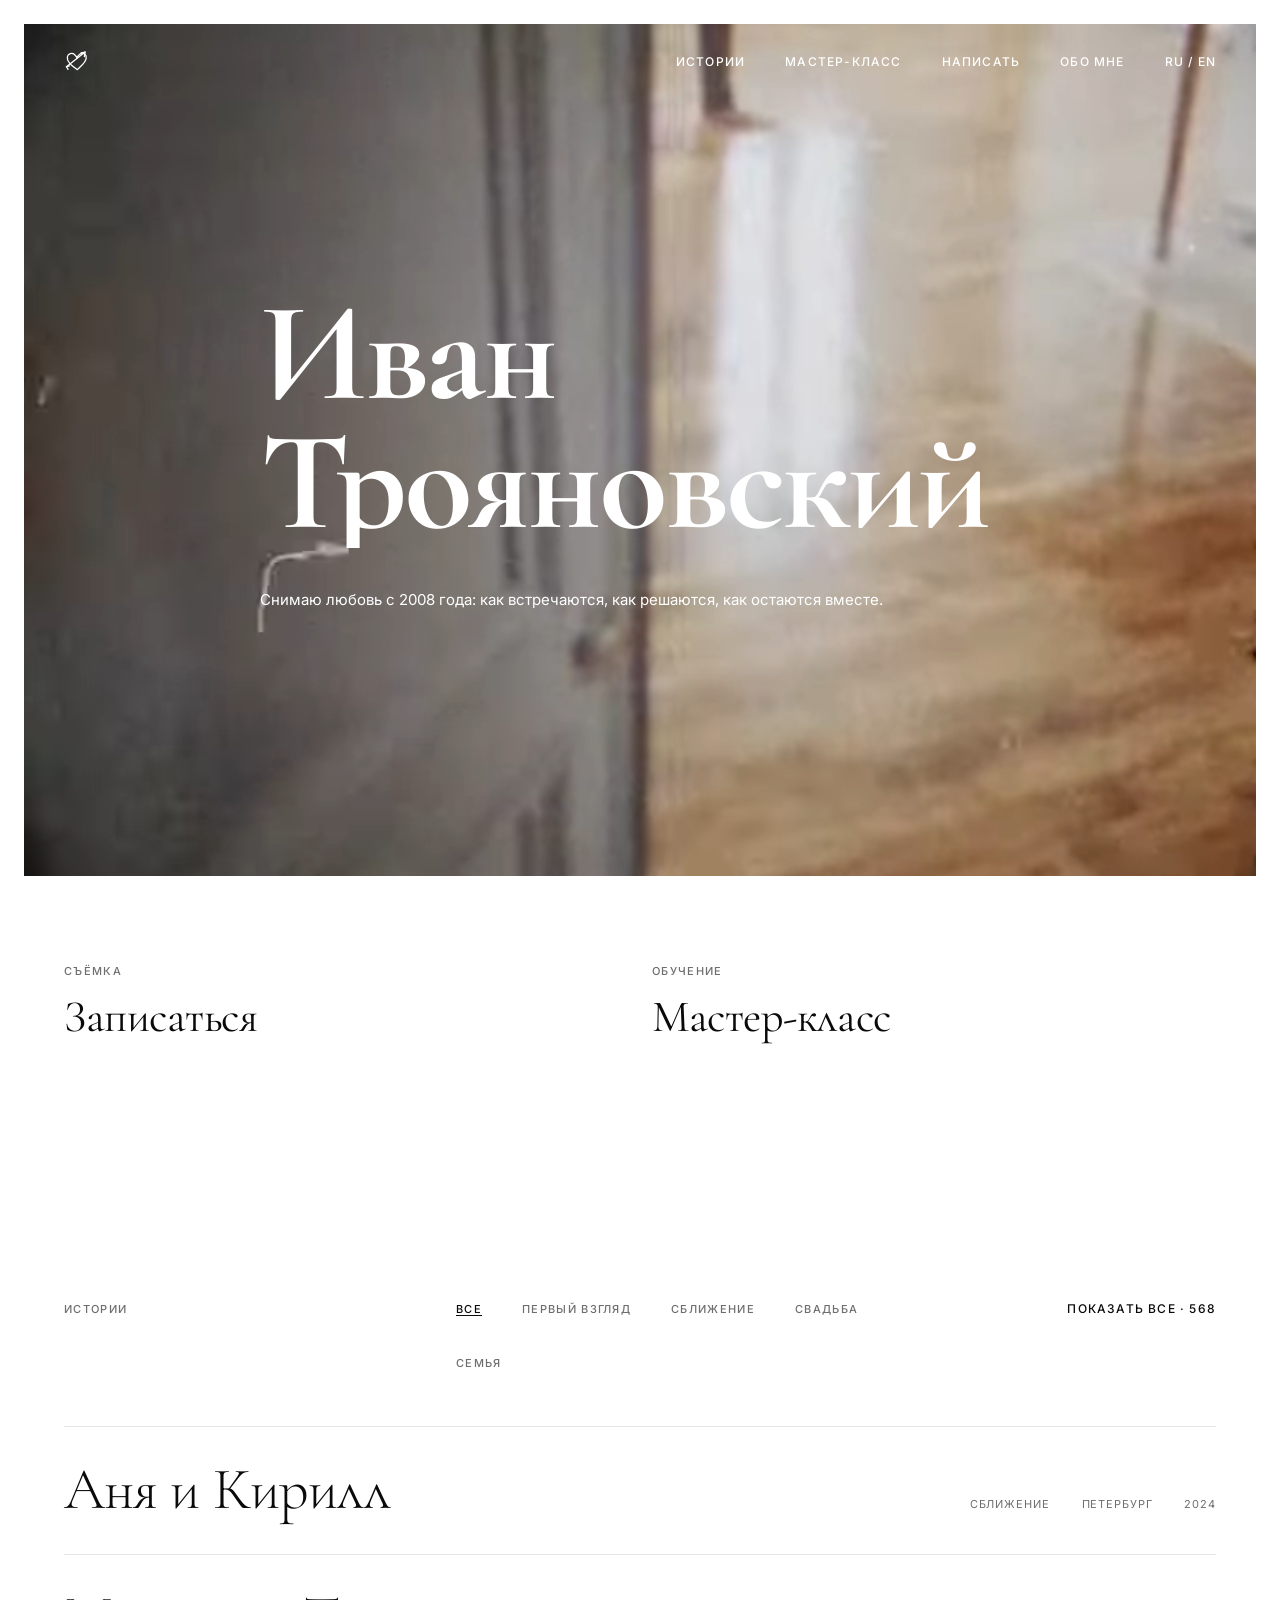
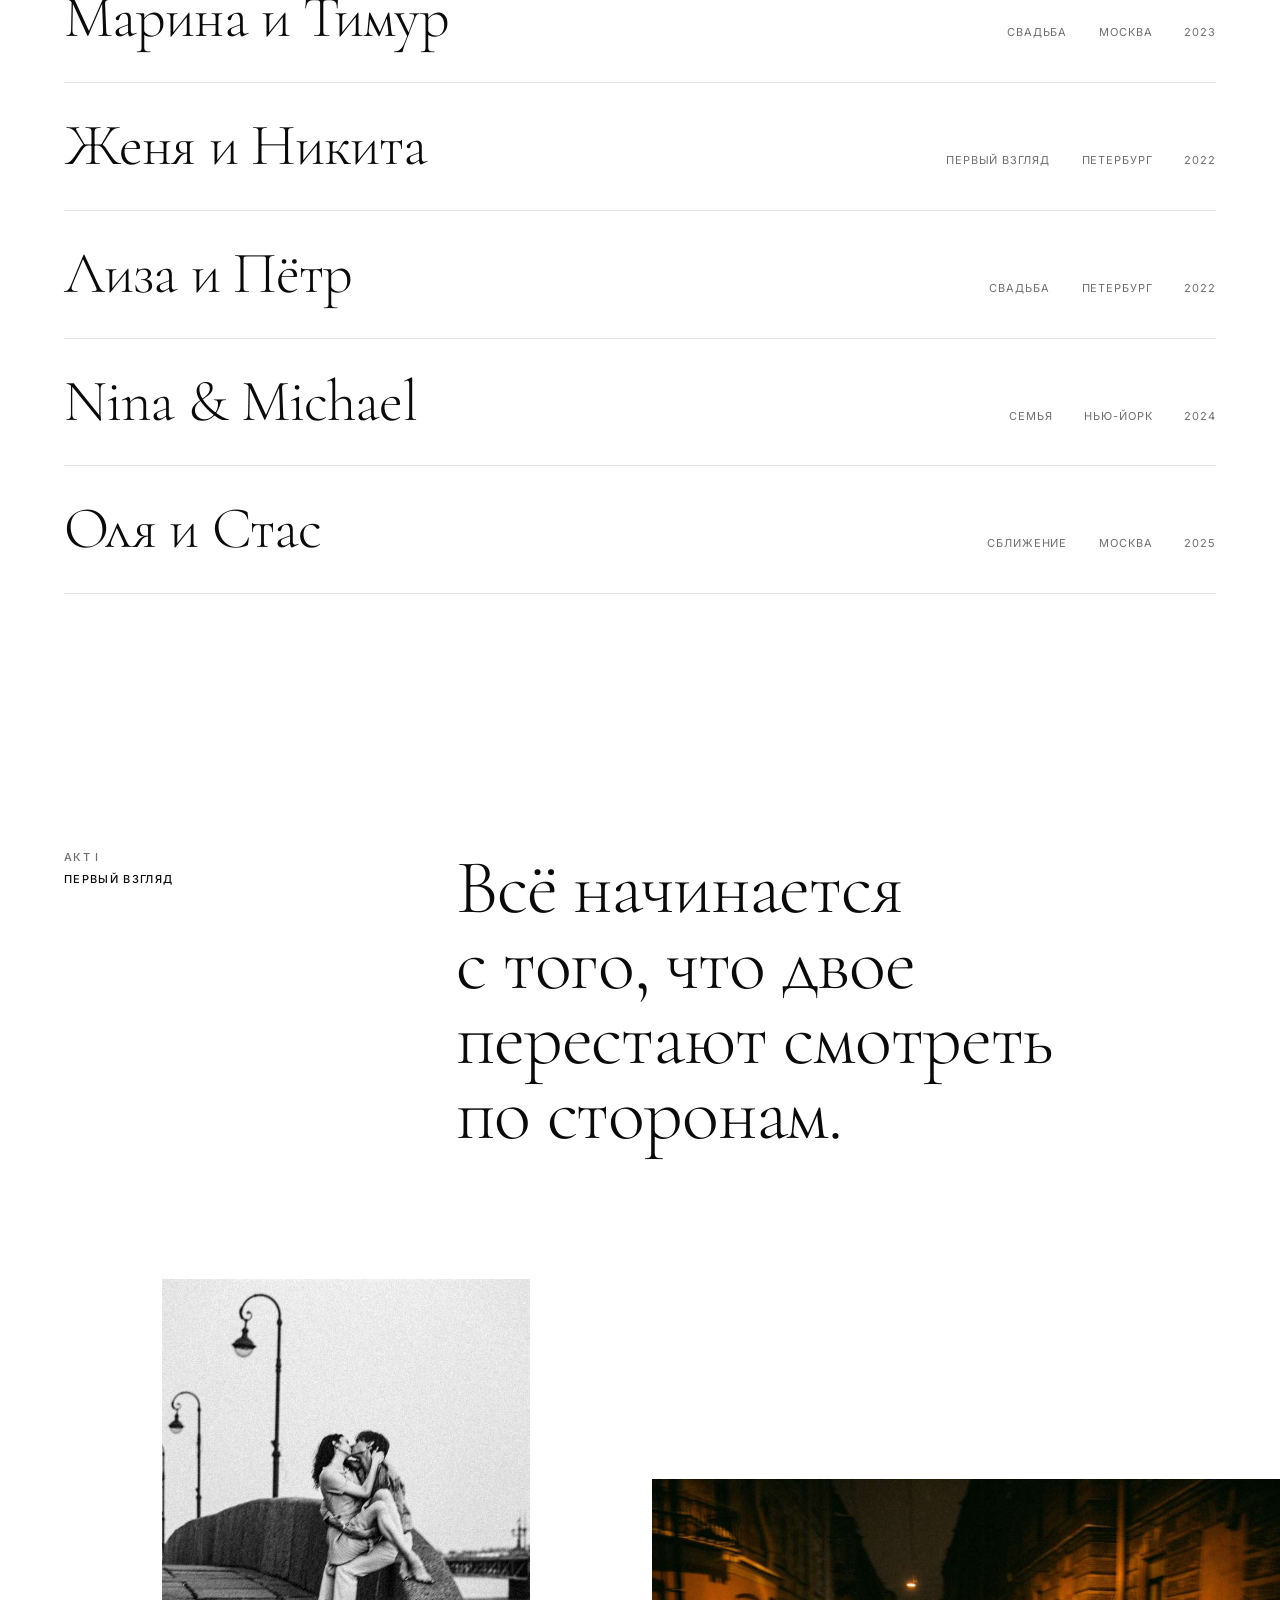
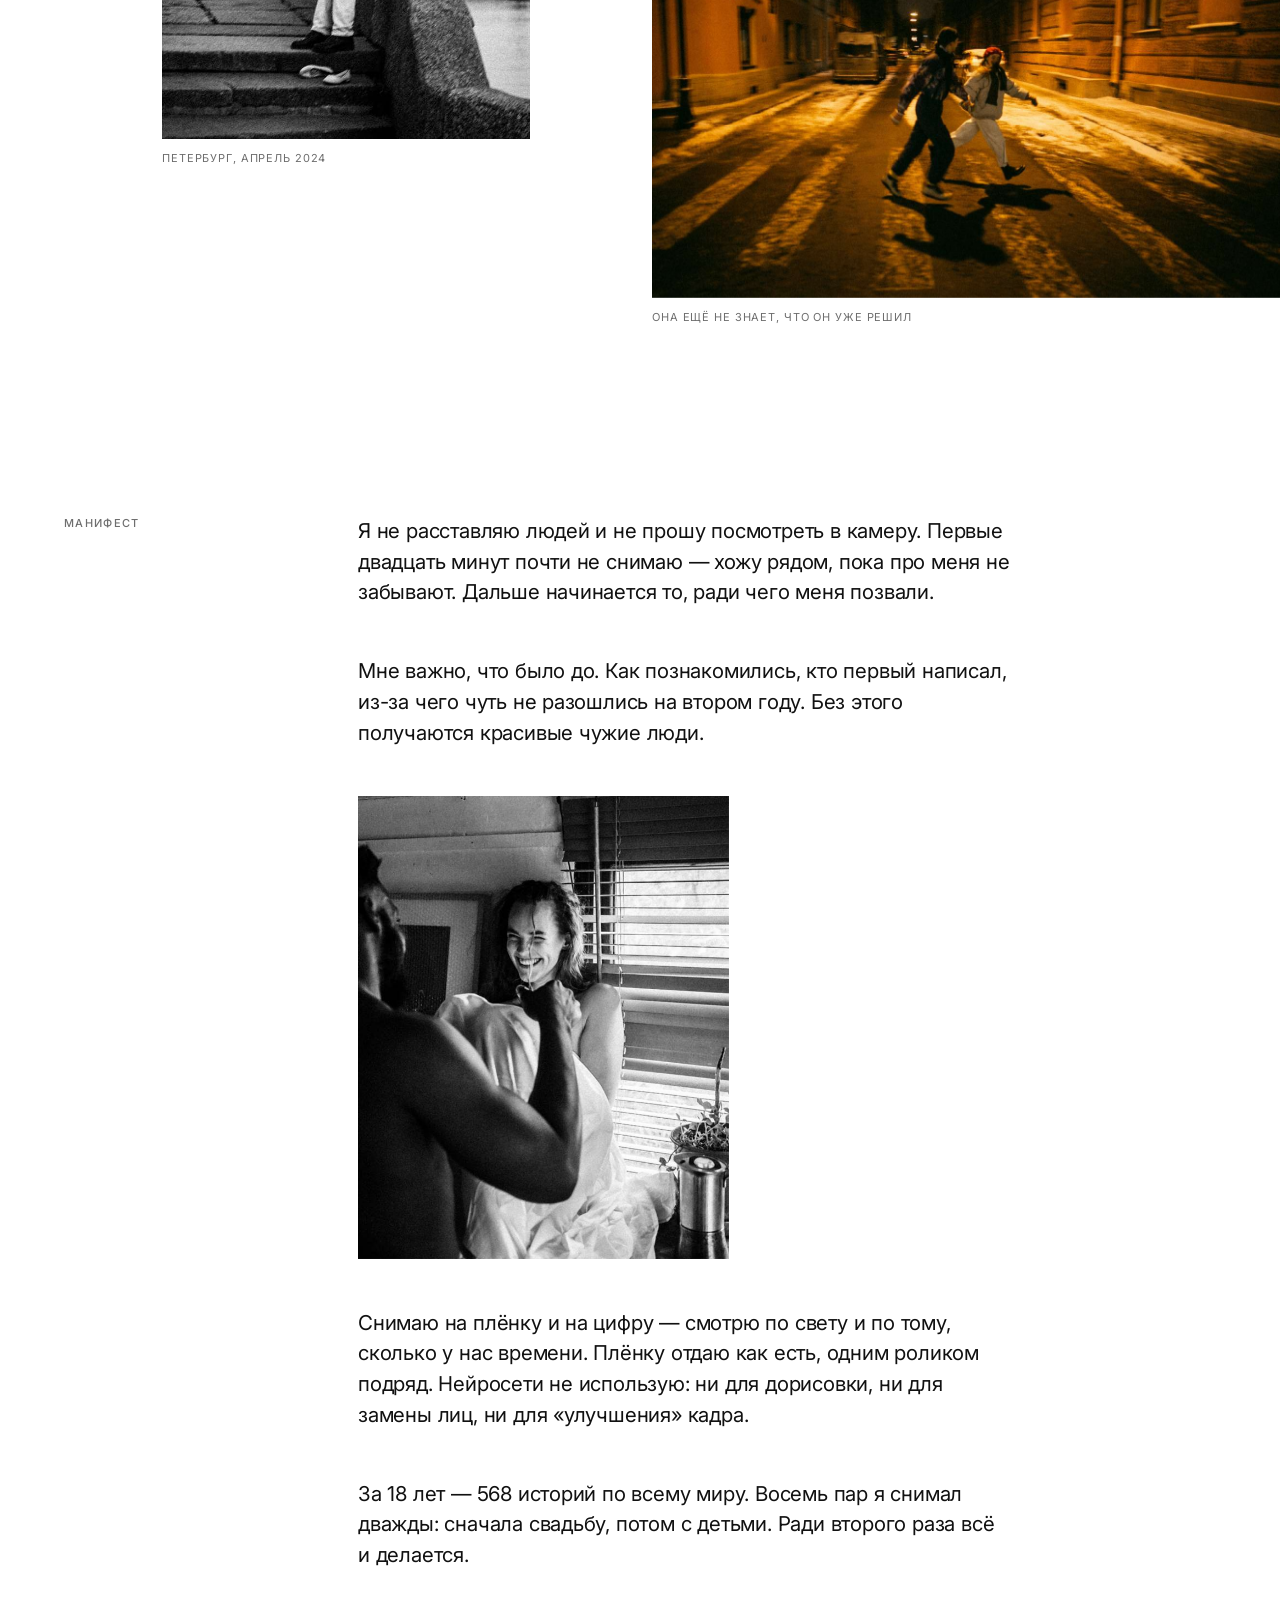
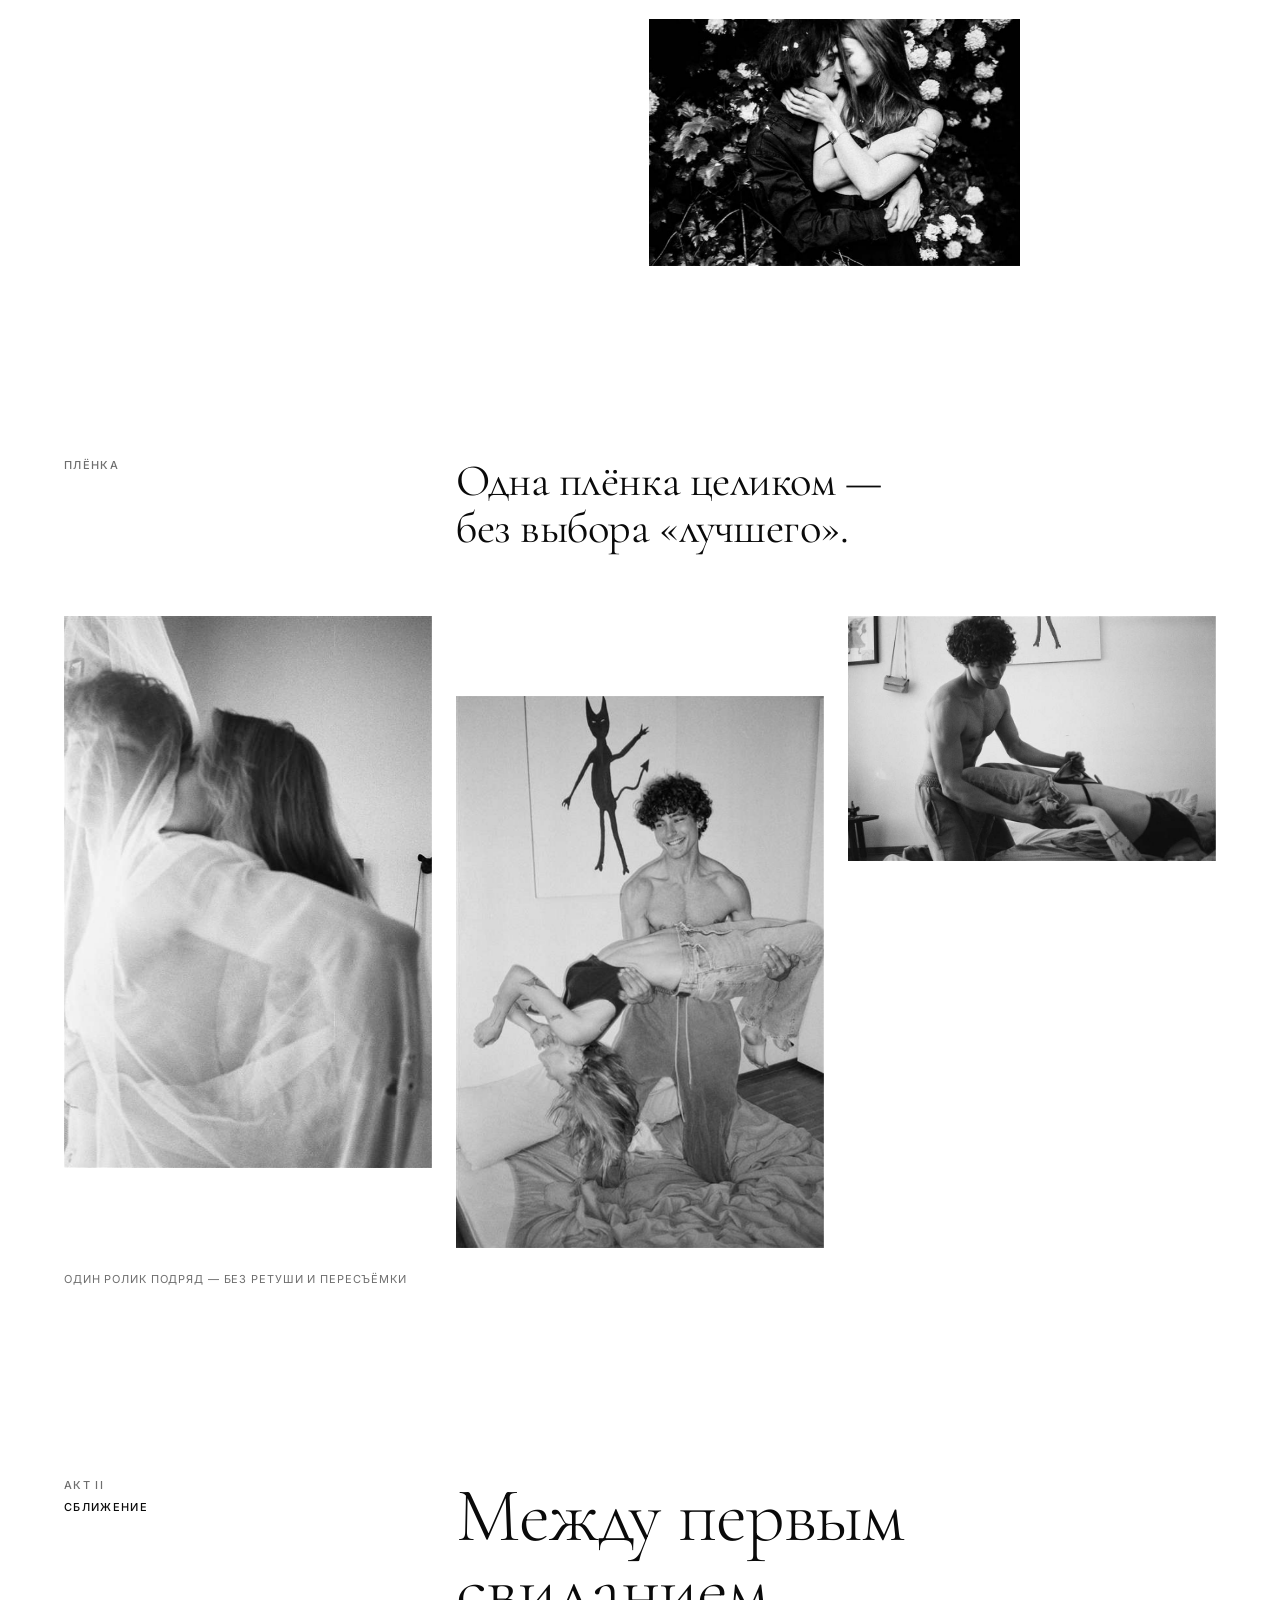
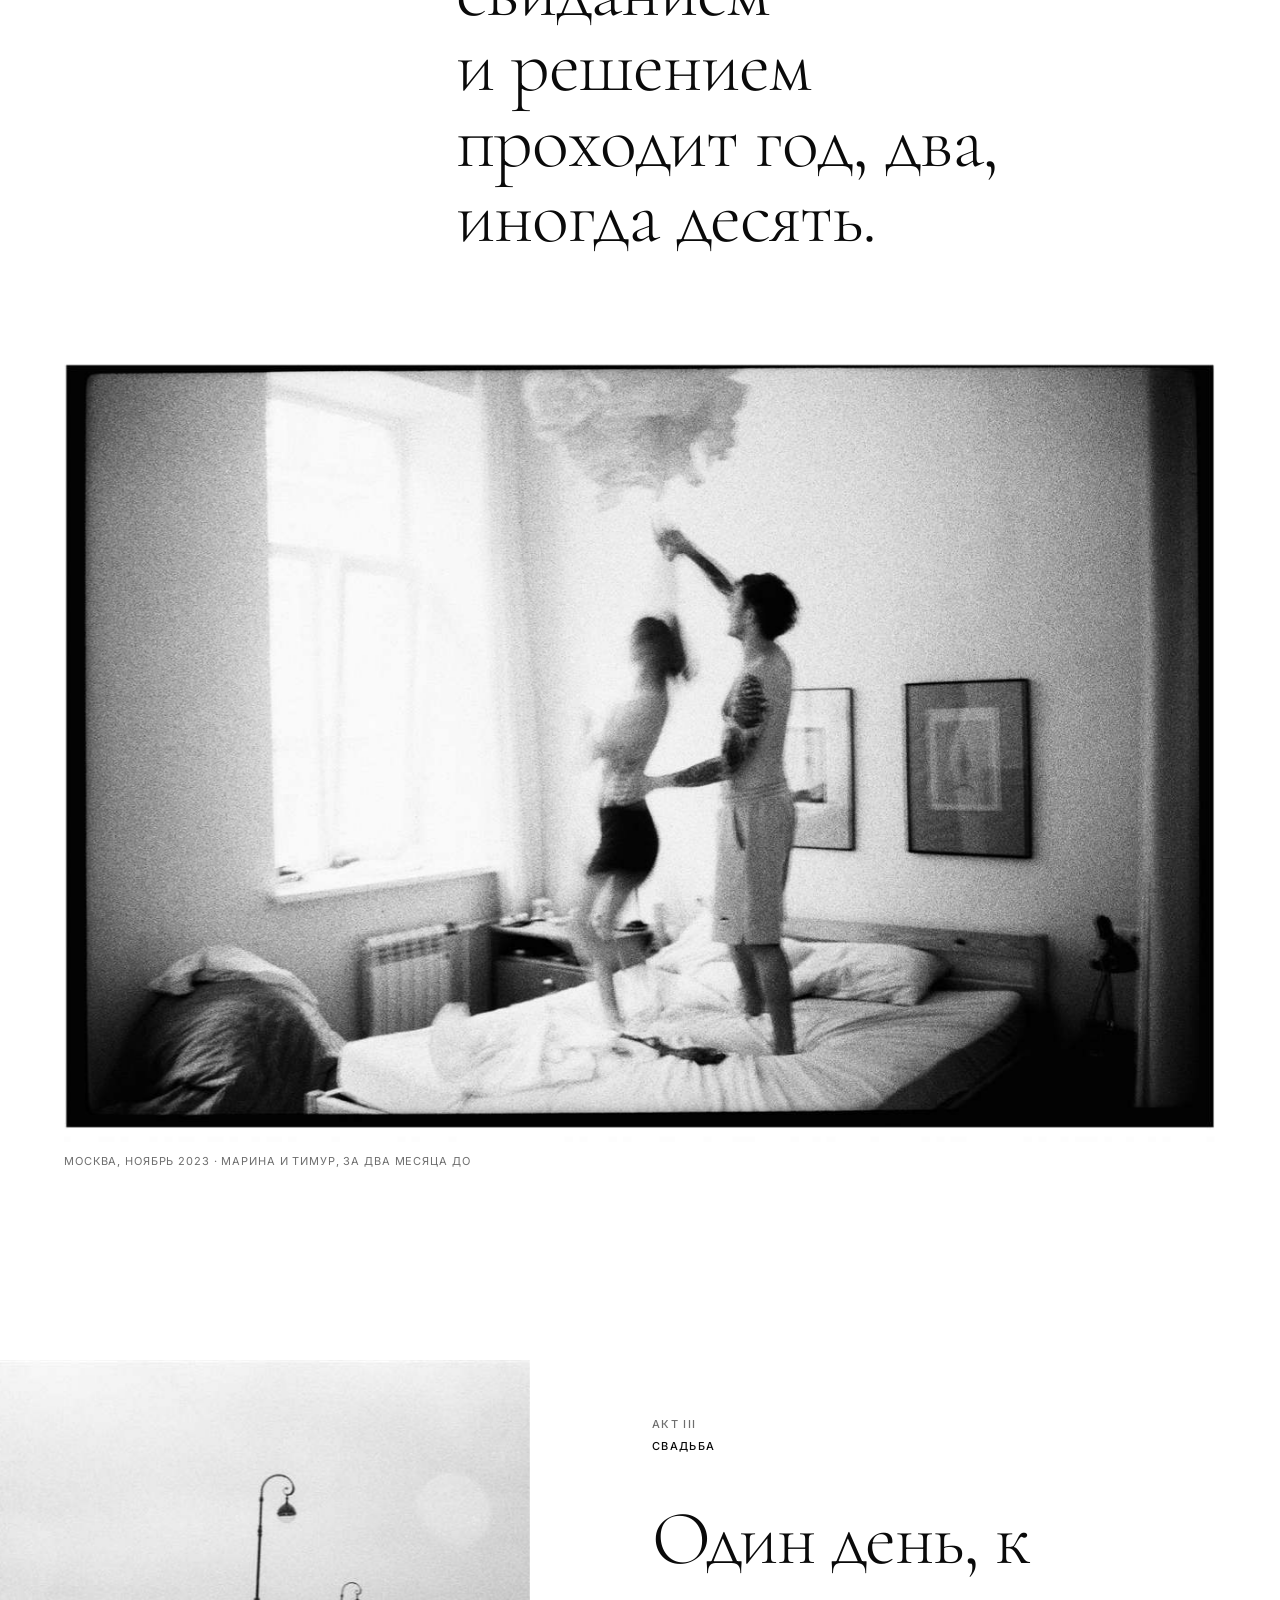
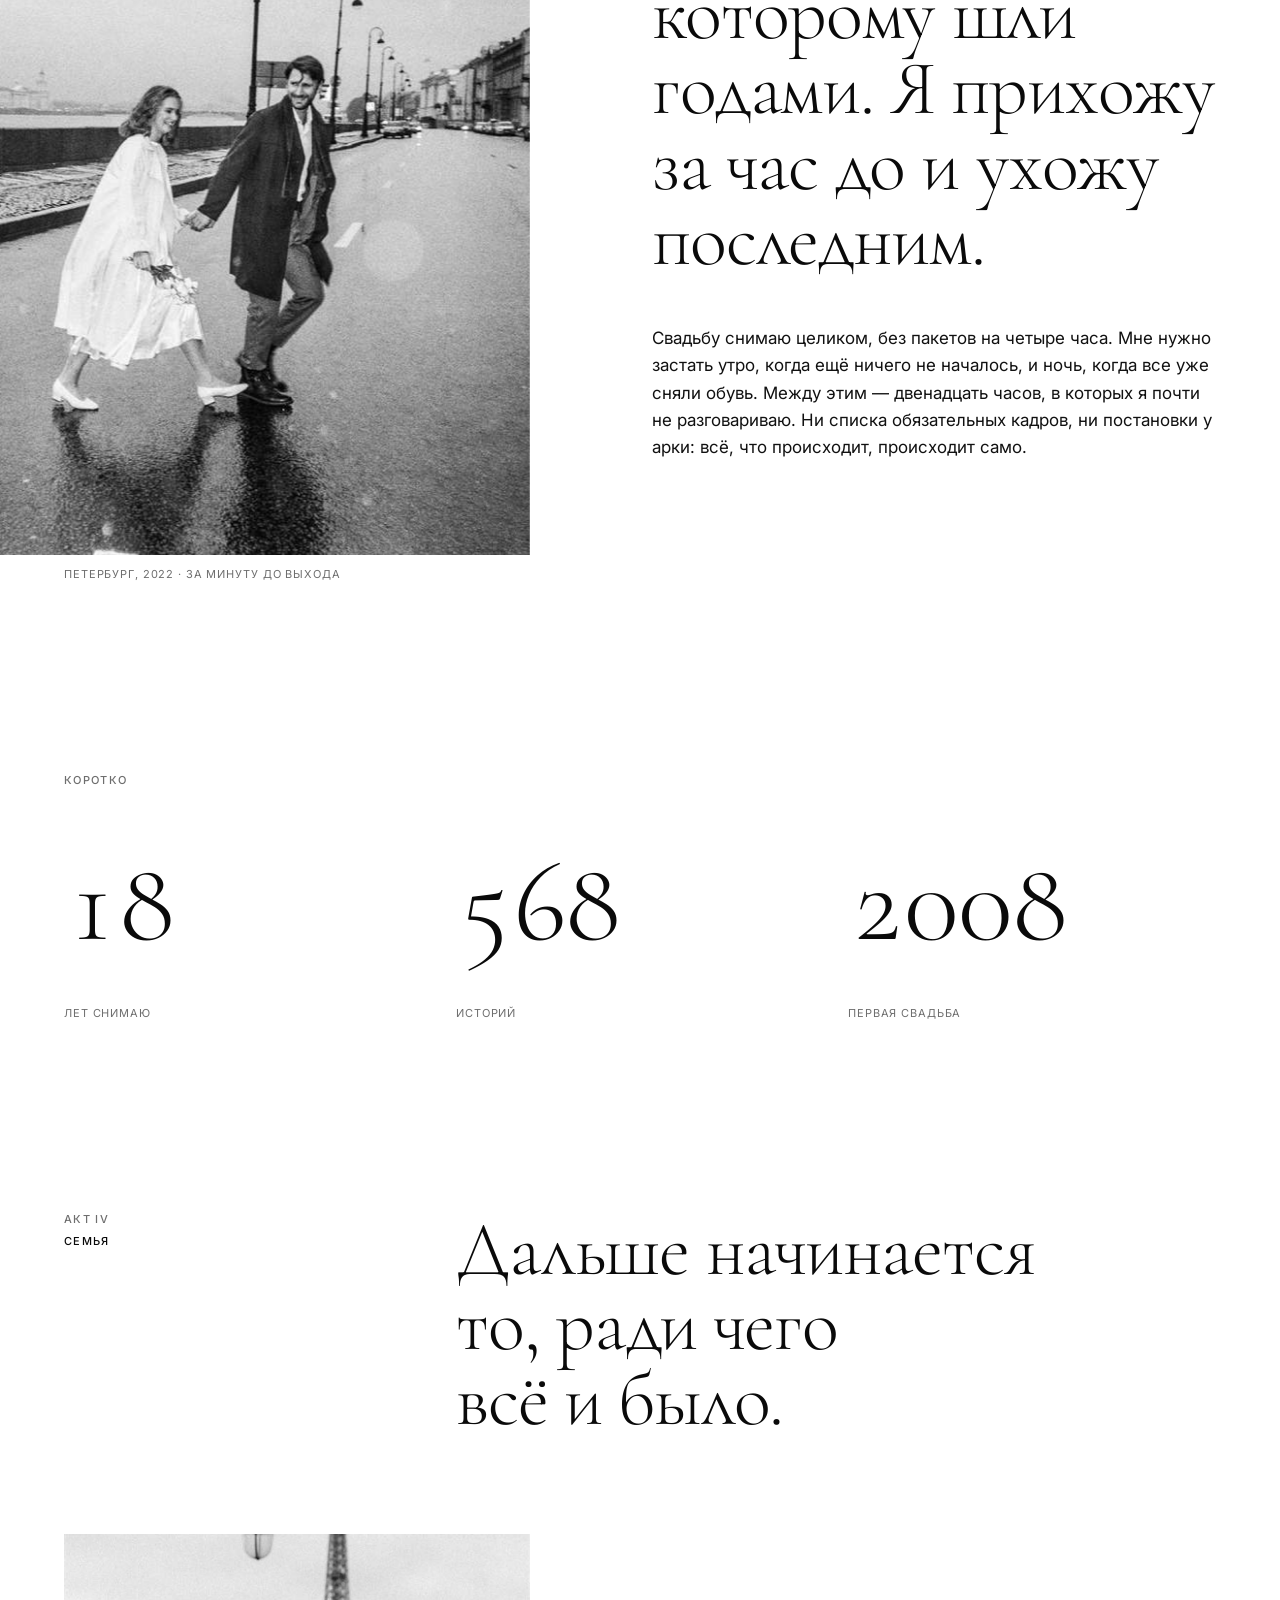
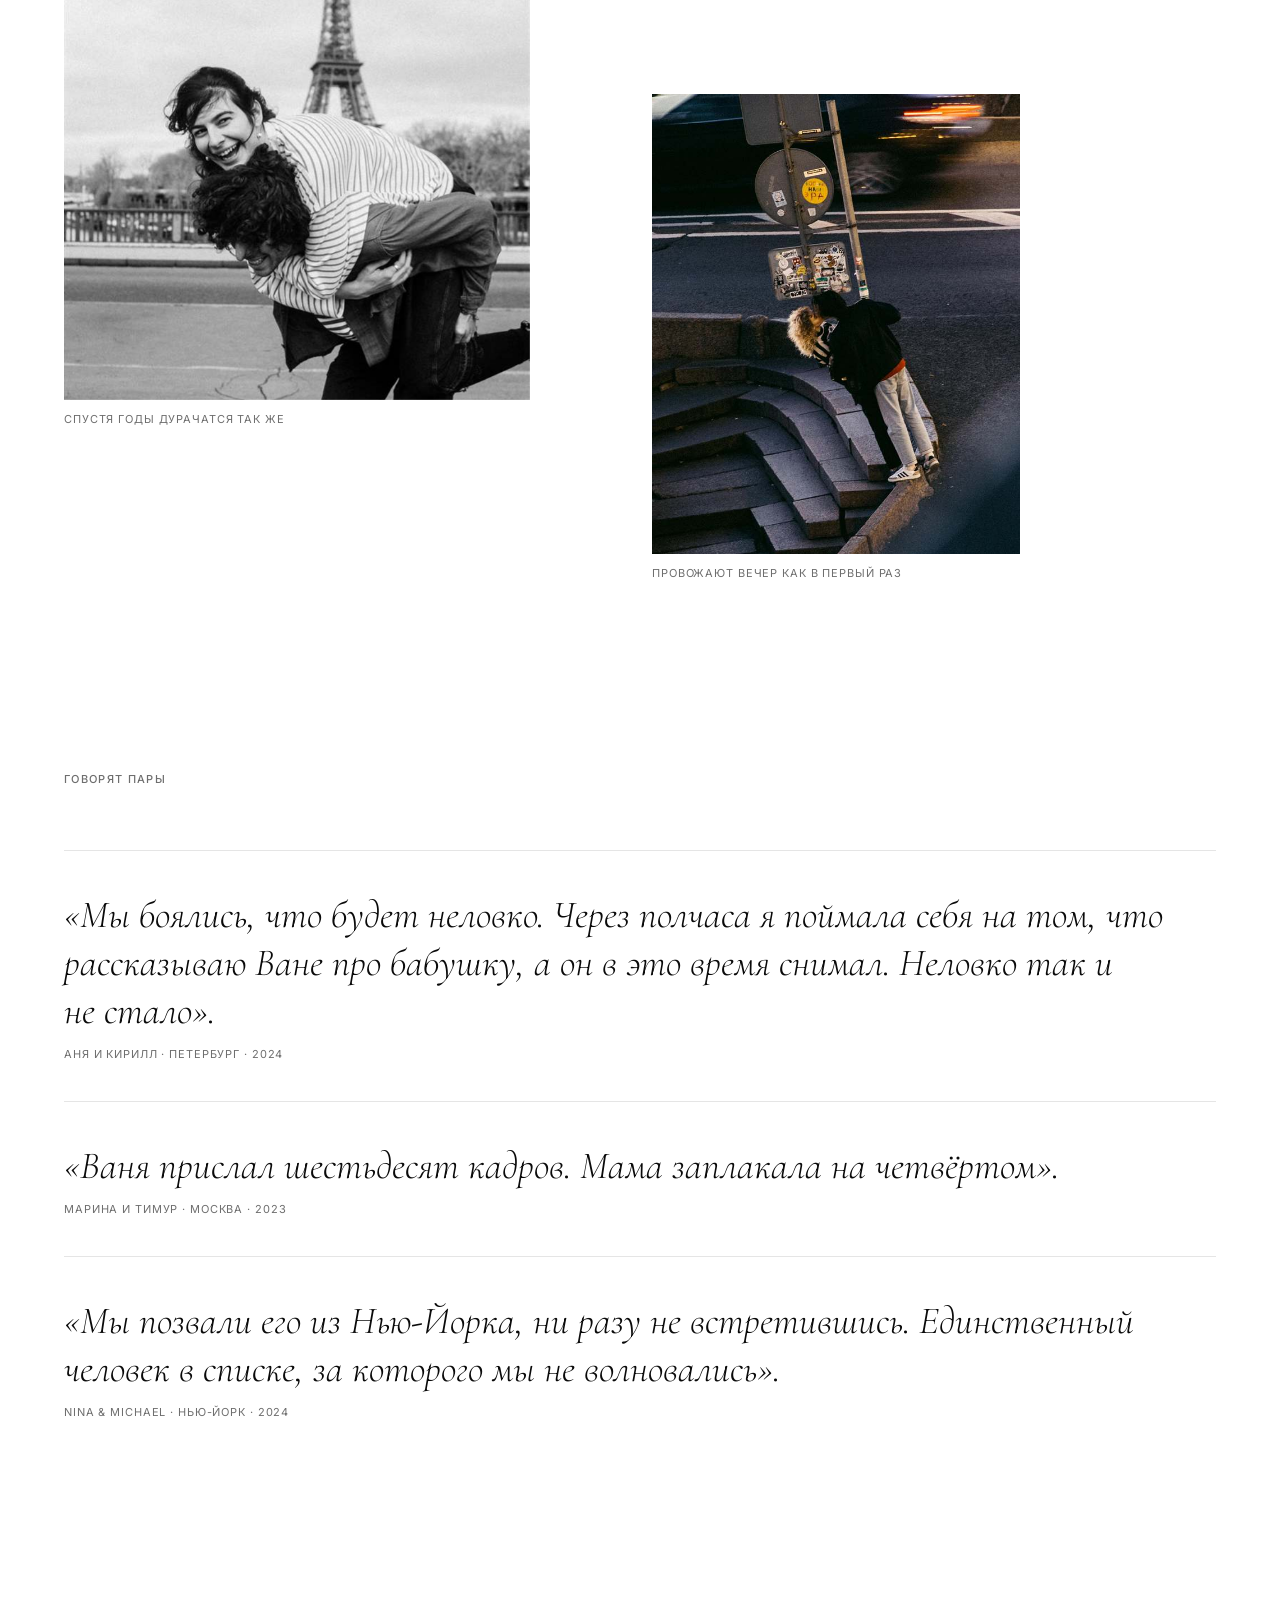
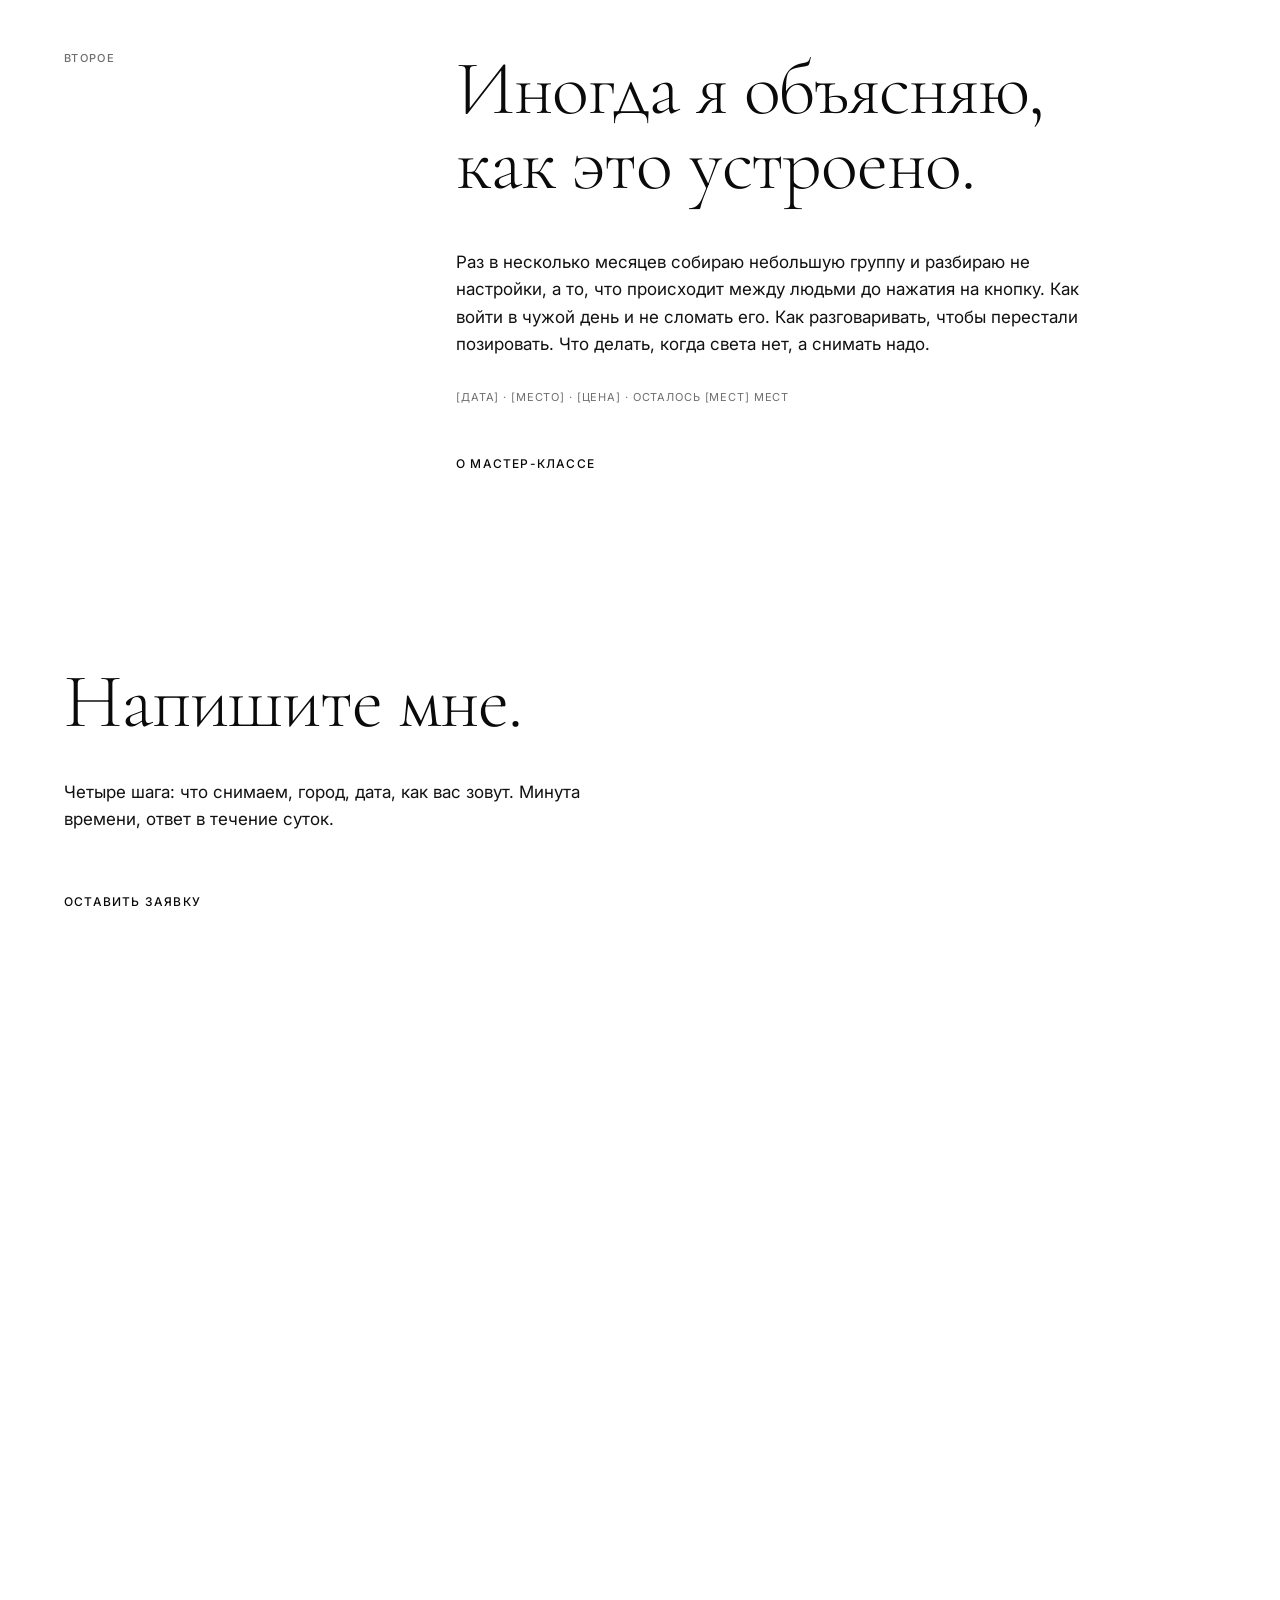
==== index.html @ 0825d29b "Герой: имя и подпись по сетке, действия под видео вместо CTA на видео Убрана временная модульная сет" ====
<!doctype html>
<html lang="ru">
<head>
<meta charset="utf-8">
<meta name="viewport" content="width=device-width, initial-scale=1">
<title>Иван Трояновский — фотограф</title>
<meta name="description" content="Инди-фотограф. Снимаю любовь с 2008 года: love story, свадьбы, семьи. По всему миру.">
<meta property="og:title" content="Иван Трояновский — фотограф">
<meta property="og:description" content="Снимаю любовь с 2008 года: как встречаются, как решаются, как остаются вместе.">
<meta property="og:image" content="img/hero-poster.jpg">
<meta property="og:type" content="website">
<link rel="preconnect" href="https://fonts.googleapis.com">
<link rel="preconnect" href="https://fonts.gstatic.com" crossorigin>
<!-- Хранилище видео героя: ранний коннект, чтобы буфер пошёл сразу (см. config.js). -->
<link rel="preconnect" href="https://378927d7-40c7-486c-a37f-a3b5c4f454a6.selstorage.ru" crossorigin>
<link rel="preload" as="image" href="img/hero-poster.jpg" fetchpriority="high">
<link rel="stylesheet" href="https://fonts.googleapis.com/css2?family=Cormorant+Garamond:ital,wght@0,300;0,400;0,700;1,300;1,400&family=Inter:wght@400;500&display=swap">
<link rel="stylesheet" href="assets/base.css">
<link rel="stylesheet" href="assets/photo-tilt.css">
<link rel="stylesheet" href="assets/site.css">
</head>
<body>

<!-- Прелоадер — § 8. Только имя антиквой в две строки; входит и уходит маской
     (§ 7.1). Держит первый экран, пока грузится видео героя; один раз за сессию.
     Логика — bindPreload() в site.js, снимается по canplay + минимальному
     времени, с жёстким потолком ожидания. -->
<div class="preload" id="preload">
  <p class="namemark" aria-label="Иван Трояновский">
    <span class="namemark-line"><span>Иван</span></span>
    <span class="namemark-line"><span>Трояновский</span></span>
  </p>
</div>

<header class="navbar">
  <a class="logo" href="/" aria-label="Иван Трояновский">
    <svg viewBox="0 0 32 32" width="26" height="26" fill="none" stroke="currentColor" stroke-width="1.6" stroke-linecap="round" stroke-linejoin="round" aria-hidden="true">
      <path d="M16.4 26.6 C 9.7 21.7, 3.1 17.3, 4.1 11.1 C 4.8 6.9, 9.7 5.2, 13.2 8.2 C 14.4 9.3, 15.3 10.8, 15.9 12.1 C 16.6 10.5, 17.8 8.7, 19.4 7.6 C 23.2 5, 27.7 7.3, 27.4 11.9 C 27, 18.2, 20.5 22, 16.4 26.6 Z"/>
      <path d="M3 23 L 26 5"/>
      <path d="M26 5 L 21.1 6 M26 5 L 25.1 10.7"/>
      <path d="M3 23 L 6.7 22 M3 23 L 5 26.2"/>
    </svg>
  </a>
  <nav class="navmenu" id="navmenu">
    <a class="nav" href="#istorii">Истории</a>
    <a class="nav" href="#masterclass">Мастер-класс</a>
    <a class="nav" href="#napisat">Написать</a>
    <a class="nav" href="#manifest">Обо мне</a>
    <a class="nav" href="/en/">RU / EN</a>
  </nav>
  <button class="burger" type="button" aria-label="Меню" aria-expanded="false" aria-controls="navmenu">
    <span></span><span></span>
  </button>
</header>

<main>

  <!-- Герой — единственное место, где кадр касается края экрана (DESIGN.md § 5). -->
  <section class="hero">
    <div class="herovideo mask">
      <video autoplay muted loop playsinline preload="auto" fetchpriority="high" poster="img/hero-poster.jpg"
             aria-label="Пара на видео, снятом Иваном Трояновским"></video>
    </div>
    <div class="heroname" id="heroname">
      <div class="wrap" style="width:100%">
        <div class="grid">
          <div class="heroname-inner" style="grid-column:3 / span 7">
            <p class="namemark" aria-label="Иван Трояновский">
              <span class="namemark-line"><span>Иван</span></span>
              <span class="namemark-line"><span>Трояновский</span></span>
            </p>
            <p class="herotag fu">Снимаю любовь с 2008 года: как встречаются, как решаются, как остаются вместе.</p>
          </div>
        </div>
      </div>
    </div>
  </section>

  <section class="wrap" style="padding-top:64px;padding-bottom:64px">
    <div class="grid fu" style="align-items:baseline">
      <div style="grid-column:1 / span 5">
        <a class="heroaction" href="zayavka.html">
          <p class="lbl">Съёмка</p>
          <p class="h3" style="margin-top:16px">Записаться</p>
        </a>
      </div>
      <div style="grid-column:7 / span 5">
        <a class="heroaction" href="#masterclass">
          <p class="lbl">Обучение</p>
          <p class="h3" style="margin-top:16px">Мастер-класс</p>
        </a>
      </div>
    </div>
  </section>

  <section class="sec wrap" id="istorii">
    <div class="grid fu" style="margin-bottom:56px;align-items:baseline">
      <div style="grid-column:1 / span 3"><p class="lbl">Истории</p></div>
      <div style="grid-column:5 / span 5">
        <div class="stages">
          <a class="stage on" href="#istorii">Все</a>
          <a class="stage" href="#istorii">Первый взгляд</a>
          <a class="stage" href="#istorii">Сближение</a>
          <a class="stage" href="#istorii">Свадьба</a>
          <a class="stage" href="#istorii">Семья</a>
        </div>
      </div>
      <div style="grid-column:11 / span 2;text-align:right"><a class="nav" href="#istorii">Показать все · 568</a></div>
    </div>

    <div class="bigindex fu">
      <a class="brow" href="#istorii">
        <span class="bname">Аня и Кирилл</span>
        <span class="bmeta"><span class="cap" style="margin:0">Сближение</span><span class="cap" style="margin:0">Петербург</span><time class="cap" style="margin:0" datetime="2024">2024</time></span>
      </a>
      <a class="brow" href="#istorii">
        <span class="bname">Марина и Тимур</span>
        <span class="bmeta"><span class="cap" style="margin:0">Свадьба</span><span class="cap" style="margin:0">Москва</span><time class="cap" style="margin:0" datetime="2023">2023</time></span>
      </a>
      <a class="brow" href="#istorii">
        <span class="bname">Женя и Никита</span>
        <span class="bmeta"><span class="cap" style="margin:0">Первый взгляд</span><span class="cap" style="margin:0">Петербург</span><time class="cap" style="margin:0" datetime="2022">2022</time></span>
      </a>
      <a class="brow" href="#istorii">
        <span class="bname">Лиза и Пётр</span>
        <span class="bmeta"><span class="cap" style="margin:0">Свадьба</span><span class="cap" style="margin:0">Петербург</span><time class="cap" style="margin:0" datetime="2022">2022</time></span>
      </a>
      <a class="brow" href="#istorii">
        <span class="bname">Nina &amp; Michael</span>
        <span class="bmeta"><span class="cap" style="margin:0">Семья</span><span class="cap" style="margin:0">Нью-Йорк</span><time class="cap" style="margin:0" datetime="2024">2024</time></span>
      </a>
      <a class="brow" href="#istorii">
        <span class="bname">Оля и Стас</span>
        <span class="bmeta"><span class="cap" style="margin:0">Сближение</span><span class="cap" style="margin:0">Москва</span><time class="cap" style="margin:0" datetime="2025">2025</time></span>
      </a>
      <div class="thumb-follow"><div class="inner ph"><img src="img/v13.jpg" alt="Аня и Кирилл обнимаются на ступенях у воды, Петербург" loading="lazy"></div></div>
      <div class="thumb-follow"><div class="inner ph"><img src="img/q07.jpg" alt="Марина и Тимур бегут по набережной, Москва" loading="lazy"></div></div>
      <div class="thumb-follow"><div class="inner ph"><img src="img/v06.jpg" alt="Ночная улица с жёлтым такси, Петербург" loading="lazy"></div></div>
      <div class="thumb-follow"><div class="inner ph"><img src="img/q09.jpg" alt="Лиза и Пётр в светлой комнате с развевающейся простынёй, Петербург" loading="lazy"></div></div>
      <div class="thumb-follow"><div class="inner ph"><img src="img/q08.jpg" alt="Карусель в движении, Нью-Йорк" loading="lazy"></div></div>
      <div class="thumb-follow"><div class="inner ph"><img src="img/w02.jpg" alt="Оля и Стас целуются зимой в вязаных шапках, Москва" loading="lazy"></div></div>
    </div>
    <div style="height:64px"></div>
  </section>

  <section class="sec wrap">
    <div class="grid fu">
      <div style="grid-column:1 / span 3">
        <p class="lbl">Акт I</p>
        <p class="lbl" style="color:var(--ink);margin-top:8px">Первый взгляд</p>
      </div>
      <div style="grid-column:5 / span 7">
        <h2 class="h2">Всё начинается с того, что двое перестают смотреть по сторонам.</h2>
      </div>
    </div>
    <div class="grid" style="margin-top:128px;align-items:start">
      <div style="grid-column:2 / span 4">
        <figure style="margin:0">
          <div class="mask reveal" data-tilt><div class="inner ph" style="aspect-ratio:4/5"><img src="img/q02.jpg" alt="Двое на гранитных ступенях у воды, Петербург" loading="lazy"></div></div>
          <figcaption class="cap">Петербург, апрель 2024</figcaption>
        </figure>
      </div>
      <div style="grid-column:7 / span 6;margin-top:200px">
        <figure style="margin:0">
          <div class="mask reveal d2 bleed" data-tilt><div class="inner ph" style="aspect-ratio:3/2"><img src="img/w01.jpg" alt="Пара идёт по ночной улице в свете фонарей, Москва" loading="lazy"></div></div>
          <figcaption class="cap">Она ещё не знает, что он уже решил</figcaption>
        </figure>
      </div>
    </div>
  </section>

  <section class="sec wrap" id="manifest">
    <div class="grid">
      <div style="grid-column:1 / span 2"><p class="lbl fu">Манифест</p></div>
      <div style="grid-column:4 / span 7;display:flex;flex-direction:column;gap:48px">
        <p class="lead fu">Я не расставляю людей и не прошу посмотреть в камеру. Первые двадцать минут почти не снимаю — хожу рядом, пока про меня не забывают. Дальше начинается то, ради чего меня позвали.</p>
        <p class="lead fu">Мне важно, что было до. Как познакомились, кто первый написал, из-за чего чуть не разошлись на втором году. Без этого получаются красивые чужие люди.</p>
        <div class="mask reveal" data-tilt style="width:56%"><div class="inner ph" style="aspect-ratio:4/5"><img src="img/v14.jpg" alt="Она смеётся, завёрнутая в простыню, у окна" loading="lazy"></div></div>
        <p class="lead fu">Снимаю на плёнку и на цифру — смотрю по свету и по тому, сколько у нас времени. Плёнку отдаю как есть, одним роликом подряд. Нейросети не использую: ни для дорисовки, ни для замены лиц, ни для «улучшения» кадра.</p>
        <p class="lead fu">За 18 лет — 568 историй по всему миру. Восемь пар я снимал дважды: сначала свадьбу, потом с детьми. Ради второго раза всё и делается.</p>
        <div class="mask reveal d2" data-tilt style="width:56%;align-self:flex-end"><div class="inner ph" style="aspect-ratio:3/2"><img src="img/q06.jpg" alt="Пара целуется среди белых цветов" loading="lazy"></div></div>
      </div>
    </div>
  </section>

  <section class="sec wrap">
    <div class="grid fu" style="margin-bottom:64px">
      <div style="grid-column:1 / span 3"><p class="lbl">Плёнка</p></div>
      <div style="grid-column:5 / span 7"><h3 class="h3">Одна плёнка целиком — без выбора «лучшего».</h3></div>
    </div>
    <div class="grid" style="align-items:start">
      <div style="grid-column:1 / span 4">
        <div class="mask reveal" data-tilt><div class="inner ph" style="aspect-ratio:2/3"><img src="img/lf01.jpg" alt="Силуэт поцелуя сквозь занавесь" loading="lazy"></div></div>
      </div>
      <div style="grid-column:5 / span 4;margin-top:80px">
        <div class="mask reveal d1" data-tilt><div class="inner ph" style="aspect-ratio:2/3"><img src="img/lf02.jpg" alt="Он поднимает её на руки, оба смеются" loading="lazy"></div></div>
      </div>
      <div style="grid-column:9 / span 4">
        <div class="mask reveal d2" data-tilt><div class="inner ph" style="aspect-ratio:3/2"><img src="img/lf03.jpg" alt="Подушечный бой в постели" loading="lazy"></div></div>
      </div>
    </div>
    <p class="cap fu" style="margin-top:24px">Один ролик подряд — без ретуши и пересъёмки</p>
  </section>

  <section class="sec">
    <div class="wrap">
      <div class="grid fu" style="margin-bottom:96px">
        <div style="grid-column:1 / span 3">
          <p class="lbl">Акт II</p>
          <p class="lbl" style="color:var(--ink);margin-top:8px">Сближение</p>
        </div>
        <div style="grid-column:5 / span 7">
          <h2 class="h2">Между первым свиданием и решением проходит год, два, иногда десять.</h2>
        </div>
      </div>
      <figure style="margin:0">
        <!-- Анимация снята по запросу (2026-09-04): кадр без раскрытия маской. -->
        <div class="mask" data-tilt><div class="inner ph" style="height:88vh;min-height:420px"><img src="img/w03.jpg" alt="Марина и Тимур дурачатся на кровати в гостиничном номере, Москва" loading="lazy"></div></div>
        <figcaption class="cap" style="margin-top:12px">Москва, ноябрь 2023 · Марина и Тимур, за два месяца до</figcaption>
      </figure>
    </div>
  </section>

  <section class="sec wrap">
    <div class="grid" style="align-items:end">
      <!-- Вылет за край ровно с одной стороны — техника из § 5, отступ не отменяет. -->
      <div style="grid-column:1 / span 5;margin-left:calc(var(--page-margin) * -1);width:calc(100% + var(--page-margin))">
        <figure style="margin:0">
          <div class="mask reveal" data-tilt><div class="inner ph" style="aspect-ratio:2/3"><img src="img/q07.jpg" alt="Жених и невеста бегут по набережной, Петербург" loading="lazy"></div></div>
          <figcaption class="cap" style="margin-left:var(--page-margin)">Петербург, 2022 · за минуту до выхода</figcaption>
        </figure>
      </div>
      <div class="fu" style="grid-column:7 / span 6;padding-bottom:120px">
        <p class="lbl">Акт III</p>
        <p class="lbl" style="color:var(--ink);margin-top:8px;margin-bottom:48px">Свадьба</p>
        <h2 class="h2">Один день, к которому шли годами. Я прихожу за час до и ухожу последним.</h2>
        <p class="txt" style="margin-top:48px">Свадьбу снимаю целиком, без пакетов на четыре часа. Мне нужно застать утро, когда ещё ничего не началось, и ночь, когда все уже сняли обувь. Между этим — двенадцать часов, в которых я почти не разговариваю. Ни списка обязательных кадров, ни постановки у арки: всё, что происходит, происходит само.</p>
      </div>
    </div>
  </section>

  <section class="sec wrap">
    <p class="lbl fu" style="margin-bottom:64px">Коротко</p>
    <div class="stats">
      <div>
        <span class="tmask num"><span class="rise">18</span></span>
        <p class="cap">лет снимаю</p>
      </div>
      <div>
        <span class="tmask num"><span class="rise d1">568</span></span>
        <p class="cap">историй</p>
      </div>
      <div>
        <span class="tmask num"><span class="rise d2">2008</span></span>
        <p class="cap">первая свадьба</p>
      </div>
    </div>
  </section>

  <section class="sec wrap">
    <div class="grid fu" style="margin-bottom:96px">
      <div style="grid-column:1 / span 3">
        <p class="lbl">Акт IV</p>
        <p class="lbl" style="color:var(--ink);margin-top:8px">Семья</p>
      </div>
      <div style="grid-column:5 / span 7">
        <h2 class="h2">Дальше начинается то, ради чего всё и было.</h2>
      </div>
    </div>
    <div class="grid" style="align-items:start">
      <div style="grid-column:1 / span 5">
        <figure style="margin:0">
          <div class="mask reveal" data-tilt><div class="inner ph" style="aspect-ratio:1/1"><img src="img/q04.jpg" alt="Пара шутливо идёт, взвалив друг друга на спину, на фоне Эйфелевой башни" loading="lazy"></div></div>
          <figcaption class="cap">Спустя годы дурачатся так же</figcaption>
        </figure>
      </div>
      <div style="grid-column:7 / span 4;margin-top:160px">
        <figure style="margin:0">
          <div class="mask reveal d2" data-tilt><div class="inner ph" style="aspect-ratio:4/5"><img src="img/q01.jpg" alt="Пара целуется у ночной дороги" loading="lazy"></div></div>
          <figcaption class="cap">Провожают вечер как в первый раз</figcaption>
        </figure>
      </div>
    </div>
  </section>

  <section class="sec wrap">
    <p class="lbl fu" style="margin-bottom:64px">Говорят пары</p>
    <div class="voicewrap fu">
      <div class="voice">
        <p class="q">«Мы боялись, что будет неловко. Через полчаса я поймала себя на том, что рассказываю Ване про бабушку, а он в это время снимал. Неловко так и не стало».</p>
        <p class="cap">Аня и Кирилл · Петербург · 2024</p>
      </div>
      <div class="voice">
        <p class="q">«Ваня прислал шестьдесят кадров. Мама заплакала на четвёртом».</p>
        <p class="cap">Марина и Тимур · Москва · 2023</p>
      </div>
      <div class="voice">
        <p class="q">«Мы позвали его из Нью-Йорка, ни разу не встретившись. Единственный человек в списке, за которого мы не волновались».</p>
        <p class="cap">Nina &amp; Michael · Нью-Йорк · 2024</p>
      </div>
      <div class="thumb-follow"><div class="inner ph"><img src="img/v13.jpg" alt="Аня и Кирилл обнимаются на ступенях у воды, Петербург" loading="lazy"></div></div>
      <div class="thumb-follow"><div class="inner ph"><img src="img/q07.jpg" alt="Марина и Тимур бегут по набережной, Москва" loading="lazy"></div></div>
      <div class="thumb-follow"><div class="inner ph"><img src="img/q08.jpg" alt="Карусель в движении, Нью-Йорк" loading="lazy"></div></div>
    </div>
  </section>

  <section class="sec wrap" id="masterclass">
    <div class="grid">
      <div style="grid-column:1 / span 3"><p class="lbl">Второе</p></div>
      <div class="fu" style="grid-column:5 / span 7">
        <h2 class="h2">Иногда я объясняю, как это устроено.</h2>
        <p class="txt" style="margin-top:48px">Раз в несколько месяцев собираю небольшую группу и разбираю не настройки, а то, что происходит между людьми до нажатия на кнопку. Как войти в чужой день и не сломать его. Как разговаривать, чтобы перестали позировать. Что делать, когда света нет, а снимать надо.</p>
        <p class="cap" style="margin-top:32px">[ДАТА] · [МЕСТО] · [ЦЕНА] · осталось [МЕСТ] мест</p>
        <p style="margin-top:48px"><a class="nav" href="#masterclass">О мастер-классе</a></p>
      </div>
    </div>
  </section>

  <section class="sec wrap" id="napisat">
    <div class="grid">
      <div class="fu" style="grid-column:1 / span 6">
        <h2 class="h2">Напишите мне.</h2>
        <p class="txt" style="margin-top:40px">Четыре шага: что снимаем, город, дата, как вас зовут. Минута времени, ответ в течение суток.</p>
        <p style="margin-top:56px"><a class="nav" href="zayavka.html">Оставить заявку</a></p>
      </div>
      <div style="grid-column:9 / span 4">
        <div class="mask reveal" data-tilt><div class="inner ph" style="aspect-ratio:4/5"><img src="img/q12.jpg" alt="Двое едут на одном велосипеде" loading="lazy"></div></div>
      </div>
    </div>
  </section>

  <div style="height:192px"></div>
</main>

<!-- Футер обнажается, а не появляется: лежит под контентом (§ 7.5). -->
<div class="footshell"></div>
<footer class="foot">
  <div class="footgrid">
    <div style="grid-column:1 / span 4">
      <p class="cap" style="margin:0">Инди-фотограф</p>
    </div>
    <div style="grid-column:6 / span 3;display:flex;flex-direction:column;gap:16px;align-items:flex-start">
      <p class="lbl">Связь</p>
      <a class="nav" href="mailto:[ПОЧТА]">[ПОЧТА]</a>
      <a class="nav" href="tel:[ТЕЛЕФОН]">[ТЕЛЕФОН]</a>
    </div>
    <div style="grid-column:9 / span 2;display:flex;flex-direction:column;gap:16px;align-items:flex-start">
      <p class="lbl">Смотреть</p>
      <a class="nav" href="https://instagram.com/ivantroyanovsky" rel="noopener">Instagram</a>
      <a class="nav" href="https://vk.ru/ivantroyanovsky" rel="noopener">VK</a>
    </div>
    <div style="grid-column:11 / span 2;display:flex;flex-direction:column;gap:16px;align-items:flex-end">
      <p class="lbl">Язык</p>
      <a class="nav" href="/en/">RU / EN</a>
    </div>
  </div>
  <div style="height:64px"></div>
  <p class="footname">Иван Трояновский</p>
  <div style="height:96px"></div>
  <div class="footgrid">
    <div style="grid-column:1 / span 12"><p class="cap" style="margin:0">© 2026</p></div>
  </div>
</footer>

<script src="assets/config.js"></script>
<script src="assets/photo-tilt.js"></script>
<script src="assets/site.js"></script>
</body>
</html>
---- assets/base.css ----
/* base.css — токены и примитивы DESIGN.md.
   Значения меняются только здесь и в DESIGN.md, синхронно. */

:root{
  --canvas:#FFFFFF; --ink:#0A0A0A; --body:#111111;
  --muted:#6E6E6E; --hairline:#E5E5E5; --on-dark:#FFFFFF;
  --page-margin:64px; --max-width:1600px; --gutter:24px; --section-gap:192px;
  --hero-inset:24px;
  /* Алый — единственный неоновый акцент вне фотографий (2026-09-05):
     выделение текста, тема любви/сердца. Расхождение с §3 названо в DESIGN.md. */
  --accent-love:#E8283C;
  --ease-reveal:cubic-bezier(.16,1,.3,1); --ease-ui:cubic-bezier(.65,0,.35,1);
}
@media (max-width:768px){
  :root{--page-margin:20px;--section-gap:96px;--hero-inset:20px}
}

*{box-sizing:border-box}
html{-webkit-text-size-adjust:100%;scroll-behavior:auto}
body{margin:0;background:var(--canvas);color:var(--body);font-family:Inter,system-ui,-apple-system,"Segoe UI",sans-serif;-webkit-font-smoothing:antialiased;text-rendering:optimizeLegibility;overflow-x:hidden}
p{margin:0}
img{max-width:100%}

::selection{background:var(--accent-love);color:var(--on-dark)}

/* Ссылки: линия в 1px растёт слева направо. Не text-decoration, не цвет. */
a{color:var(--ink);text-decoration:none;background-image:linear-gradient(var(--ink),var(--ink));background-repeat:no-repeat;background-position:0 100%;background-size:0 1px;transition:background-size 200ms var(--ease-ui)}
a:hover{background-size:100% 1px;color:var(--ink)}

.wrap{max-width:var(--max-width);margin:0 auto;padding:0 var(--page-margin)}
.grid{display:grid;grid-template-columns:repeat(12,minmax(0,1fr));gap:var(--gutter)}
.sec{margin-top:var(--section-gap)}

/* Типографика — § 4 */
.lbl{font-size:11px;font-weight:500;letter-spacing:.12em;text-transform:uppercase;color:var(--muted);margin:0}
.nav{font-size:12px;font-weight:500;letter-spacing:.1em;text-transform:uppercase;color:var(--ink)}
.cap{font-size:11px;font-weight:400;letter-spacing:.08em;text-transform:uppercase;color:var(--muted);margin:12px 0 0}
.h1{font-family:"Cormorant Garamond",Georgia,serif;font-weight:300;font-size:clamp(56px,11vw,200px);line-height:.92;letter-spacing:-.02em;color:var(--ink);margin:0;text-wrap:balance}
.h2{font-family:"Cormorant Garamond",Georgia,serif;font-weight:300;font-size:clamp(40px,6vw,96px);line-height:.98;letter-spacing:-.015em;color:var(--ink);margin:0;text-wrap:balance}
.h3{font-family:"Cormorant Garamond",Georgia,serif;font-weight:400;font-size:clamp(32px,3.5vw,56px);line-height:1.05;letter-spacing:-.01em;color:var(--ink);margin:0;text-wrap:balance}
.q{font-family:"Cormorant Garamond",Georgia,serif;font-style:italic;font-weight:300;font-size:clamp(24px,3vw,40px);line-height:1.25;color:var(--ink);margin:0;text-wrap:pretty}
.lead{font-size:clamp(18px,1.6vw,24px);font-weight:400;line-height:1.5;letter-spacing:-.01em;color:var(--body);margin:0;text-wrap:pretty}
.txt{font-size:17px;font-weight:400;line-height:1.6;max-width:62ch;color:var(--body);margin:0;text-wrap:pretty}
.num{font-family:"Cormorant Garamond",Georgia,serif;font-weight:300;font-size:clamp(64px,9vw,160px);line-height:.9;letter-spacing:-.02em;font-variant-numeric:tabular-nums;color:var(--ink)}
.rule{height:1px;background:var(--hairline);border:0;margin:0}

/* Кадр — § 6. Ни рамки, ни тени, ни скругления. */
.ph{position:relative;width:100%;overflow:hidden;background:var(--canvas)}
.ph img{position:absolute;inset:0;width:100%;height:100%;object-fit:cover;display:block}
.mask{overflow:hidden;display:block}
.tmask{overflow:hidden;display:block;padding:.22em 0 .34em;margin:-.22em 0 0}

.btn{display:inline-block;background:var(--ink);color:var(--on-dark);border:0;border-radius:0;padding:20px 40px;font-family:inherit;font-size:11px;font-weight:500;letter-spacing:.12em;text-transform:uppercase;cursor:pointer;background-image:none}
.btn:hover{background:var(--ink);color:var(--on-dark);background-image:none}

/* Раскрытие кадра — § 7.1. Запускается классом .in по IntersectionObserver.
   Значения деликатные (§ 7): короткая амплитуда, мягкая кривая. */
.reveal{clip-path:inset(100% 0 0 0)}
.reveal>.inner{transform:scale(1.04)}
.reveal.in{animation:rv 900ms var(--ease-reveal) forwards}
.reveal.in>.inner{animation:sc 1200ms var(--ease-reveal) forwards}
@keyframes rv{to{clip-path:inset(0 0 0 0)}}
@keyframes sc{to{transform:scale(1)}}

/* Счётчики — § 7.3 */
.rise{display:block;transform:translateY(105%)}
.rise.in{animation:rs 900ms var(--ease-reveal) forwards}
@keyframes rs{to{transform:translateY(0)}}

/* Появление контента — § 7. Только текст: заголовки, лейблы, абзацы, подписи,
   списки. Кадры этим не раскрываются — у них маска (§ 7.1). Проявление плюс
   подъём на 10px, одна мягкая кривая, ничего резкого. Работает в обе стороны —
   класс .in снимается при выходе из кадра, текст гаснет обратно (site.js). */
.fu{opacity:0;transform:translateY(10px);transition:opacity 1800ms var(--ease-reveal),transform 1800ms var(--ease-reveal)}
.fu.in{opacity:1;transform:none}

/* Стаггер — § 7.2, не больше трёх подряд */
.d1{animation-delay:70ms}.d2{animation-delay:140ms}.d3{animation-delay:210ms}
.fu.d1{transition-delay:70ms}.fu.d2{transition-delay:140ms}.fu.d3{transition-delay:210ms}

@media (prefers-reduced-motion:reduce){
  .reveal,.reveal>.inner,.reveal.in,.reveal.in>.inner,.rise,.rise.in,.fu,.fu.in{animation:none!important;clip-path:none!important;transform:none!important;opacity:1!important;transition:none!important}
}
---- assets/photo-tilt.css ----
/* photo-tilt — hover-эффект кадров (DESIGN.md §7.9).
   Дублируется в _base.css; трансформ ставит photo-tilt.js покадрово. */
[data-tilt]{will-change:transform;transform-origin:50% 50%}
[data-tilt] img{backface-visibility:hidden}
@media (prefers-reduced-motion:reduce){[data-tilt]{transform:none!important}}
---- assets/site.css ----
/* site.css — компоненты главной. Токены и примитивы — в base.css. */

/* Шапка фиксирована — якорь не должен приезжать ей под низ. */
section[id]{scroll-margin-top:120px}

/* Навигация — § 8. Fixed, без подложки и блюра.
   Над героем mix-blend-mode:difference, дальше — обычный чёрный текст. */
.navbar{position:fixed;top:0;left:0;right:0;z-index:50;display:flex;align-items:center;justify-content:space-between;padding:48px var(--page-margin) 32px}
.navbar a{color:var(--on-dark);background-image:linear-gradient(var(--on-dark),var(--on-dark))}
.navbar.solid a{color:var(--ink);background-image:linear-gradient(var(--ink),var(--ink))}
.navbar .logo{display:block;line-height:0;background-image:none}
.navbar .logo svg{display:block;color:inherit}
.navmenu{display:flex;gap:40px;align-items:center}
.burger{display:none;background:none;border:0;padding:12px;margin:-12px;cursor:pointer;color:inherit;font:inherit}
.burger span{display:block;width:22px;height:1px;background:currentColor}
.burger span+span{margin-top:6px}

/* Прелоадер и имя героя — унифицированы 2026-09-05: общая марка `.namemark`
   (размер, положение, анимация одинаковые), различаются только контейнеры —
   `.preload` fixed на весь экран, `.heroname` absolute с --hero-inset внутри
   героя. Прелоадер — чёрный холст (было белым), имя на нём — белое: то же
   самое, что видно на видео секундой позже, единая заставка без монтажной
   склейки цвета. */
.preload{position:fixed;inset:0;z-index:100;background:var(--ink);
  display:flex;align-items:center;justify-content:center;padding:var(--page-margin);
  clip-path:inset(0 0 0 0);transition:clip-path 800ms var(--ease-reveal)}
.preload.gone{clip-path:inset(0 0 100% 0);pointer-events:none}

/* Уточнено 2026-09-05: имя больше не центрируется по видео как группа — стоит
   на той же 12-колоночной сетке, что и остальной сайт (`.wrap`/`.grid`), с
   якорем в 3-ю колонку, а не на --hero-inset. Вертикально по-прежнему по
   центру героя. */
.heroname{position:absolute;inset:0;z-index:2;
  display:flex;align-items:center;pointer-events:none}

.namemark{margin:0;font-family:"Cormorant Garamond",Georgia,serif;font-weight:700;
  font-size:clamp(56px,11vw,200px);line-height:.92;letter-spacing:-.02em;color:var(--on-dark)}
.namemark-line{display:block;overflow:hidden;width:max-content}
.namemark-line>span{display:block;transform:translateY(105%);transition:transform 900ms var(--ease-reveal)}
.namemark-line:nth-child(2)>span{transition-delay:70ms}
.preload.in .namemark-line>span,.heroname.in .namemark-line>span{transform:translateY(0)}
.preload.out .namemark-line>span{transform:translateY(-105%);transition-duration:700ms;transition-delay:0ms}
@media (prefers-reduced-motion:reduce){
  .preload{transition:none!important}
  .namemark-line>span{transform:none!important;transition:none!important}
}

/* Герой (§ 5, исключение). Секция на всю высоту вьюпорта; само видео с
   2026-09-04 отступает со всех сторон на --hero-inset, поле — белый холст. */
.hero{position:relative;height:100svh;min-height:520px;overflow:hidden;background:var(--canvas)}
.herovideo{position:absolute;inset:var(--hero-inset);pointer-events:none}
.herovideo video{width:100%;height:100%;object-fit:cover;display:block}
/* Подпись под именем героя (добавлено 2026-09-05, перенесена из .herostrip,
   которую убрали целиком — дублировала имя). Уточнено 2026-09-05: больше
   отступа от имени, в одну строку (nowrap) на desktop; на mobile перенос
   разрешён обратно — иначе строка не влезает и вылезает за --hero-inset. */
.herotag{margin:40px 0 0;font-size:15px;line-height:1.55;color:var(--on-dark);white-space:nowrap}

/* Два действия под видео героя (уточнено 2026-09-05: были CTA-ссылками поверх
   видео, теперь — блоки в потоке страницы, сразу под героем, на белом холсте).
   Большой заголовок — сама ссылка; подчёркивание убрано (background-image:none,
   как у .brow в списке историй) — растущая линия под гигантской антиквой
   выглядела бы тяжело, вместо неё лёгкий сдвиг вправо на ховере. */
.heroaction{display:block;background-image:none;color:inherit}
.heroaction .h3{display:inline-block;transition:transform 300ms var(--ease-ui)}
.heroaction:hover .h3{transform:translateX(10px)}

/* Стадии истории */
.stages{display:flex;gap:40px;align-items:baseline;flex-wrap:wrap}
.stage{font-size:11px;font-weight:500;letter-spacing:.12em;text-transform:uppercase;color:var(--muted);background-image:linear-gradient(var(--ink),var(--ink))}
.stage.on{color:var(--ink);background-size:100% 1px}

/* Список историй — § 7.4. Разделительные линии — служебные (§5), не акцент;
   под ховер картинкой гаснут, чтобы ничего не спорило с фото. */
.bigindex{border-top:1px solid var(--hairline);position:relative;transition:border-color 300ms var(--ease-ui)}
.bigindex:hover{border-top-color:transparent}
.brow{position:relative;z-index:2;display:flex;align-items:baseline;justify-content:space-between;gap:var(--gutter);padding:34px 0;border-bottom:1px solid var(--hairline);transition:opacity 300ms var(--ease-ui),border-color 300ms var(--ease-ui);background-image:none}
.bigindex:hover .brow{border-bottom-color:transparent}
.bigindex:hover .brow,.voicewrap:hover .voice{opacity:.35}
.bigindex .brow:hover,.voicewrap .voice:hover{opacity:1;background-image:none}
.bname{font-family:"Cormorant Garamond",Georgia,serif;font-weight:300;font-size:clamp(36px,4.6vw,72px);line-height:1;letter-spacing:-.015em;color:var(--ink);display:inline-block;transition:transform 300ms var(--ease-ui)}
.brow:hover .bname{transform:translateX(10px)}
.bmeta{display:flex;gap:32px;align-items:baseline}
.thumb-follow{position:fixed;overflow:hidden;pointer-events:none;z-index:1;opacity:0;transition:opacity 220ms var(--ease-ui)}
.thumb-follow .ph{width:100%;height:100%}

.stats{display:grid;grid-template-columns:repeat(3,minmax(0,1fr));gap:var(--gutter);align-items:end}

.voicewrap{position:relative}
.voice{position:relative;z-index:2;padding:40px 0;border-top:1px solid var(--hairline);transition:opacity 300ms var(--ease-ui)}
.voice:last-of-type{border-bottom:1px solid var(--hairline)}

/* Футер обнажается, а не появляется — § 7.5. Он лежит под страницей;
   уезжает вверх сам контент. .footshell — распорка в высоту футера, чтобы
   до конца страницы можно было доскроллить.
   Тёмная секция — исключение из §3, зафиксировано в DESIGN.md 2026-09-05. */
main{position:relative;z-index:1;background:var(--canvas)}
.footshell{position:relative;z-index:0}
.foot{position:fixed;left:0;right:0;bottom:0;z-index:0;padding:96px var(--page-margin) 48px;background:var(--ink);color:var(--on-dark)}
.foot .lbl{color:rgba(255,255,255,.5)}
.foot .cap{color:rgba(255,255,255,.5)}
.foot a{color:var(--on-dark);background-image:linear-gradient(var(--on-dark),var(--on-dark))}
@media (prefers-reduced-motion:reduce){
  .foot{position:static}
  .footshell{display:none}
}
.footgrid{display:grid;grid-template-columns:repeat(12,minmax(0,1fr));gap:var(--gutter)}

/* Имя во весь экран внутри футера (реф. Kononenko). */
.footname{margin:0;text-align:left;color:var(--on-dark);font-family:"Cormorant Garamond",Georgia,serif;
  font-weight:300;font-size:clamp(64px,13vw,320px);line-height:.88;letter-spacing:-.02em}

/* Кадр в руках — § 7.9. Рамка выходит поверх соседнего контента. */
.mask[data-tilt]{overflow:visible;position:relative;z-index:1}
.mask[data-tilt] .inner{overflow:hidden}
.mask[data-tilt]:hover{z-index:6}

/* Вылет за край (§5) — только на desktop, где рядом есть соседняя колонка. */
.bleed{width:calc(100% + 64px)}

/* Адаптив — § 11 */
@media (max-width:1024px){
  .grid{grid-template-columns:1fr;gap:48px}
  .grid>*{grid-column:1!important;margin-top:0!important;margin-left:0!important;width:auto!important}
  .sec .grid[style*="margin-top"]{margin-top:64px!important}
  .bleed{width:100%!important}
}
@media (max-width:768px){
  .herotag{white-space:normal;max-width:100%}
  .navbar{padding:36px var(--page-margin) 20px}
  .navmenu{position:fixed;inset:0;background:var(--canvas);flex-direction:column;justify-content:center;gap:32px;display:none;mix-blend-mode:normal}
  .navmenu a{color:var(--ink);background-image:linear-gradient(var(--ink),var(--ink));font-size:14px}
  .navbar.open{mix-blend-mode:normal}
  .navbar.open .navmenu{display:flex}
  .burger{display:block;min-width:44px;min-height:44px}
  .navbar .logo{transform:translateX(8px)}
  .navbar .burger{transform:translateX(-8px)}
  .stats{grid-template-columns:1fr;gap:48px}
  .stages{gap:20px}
  .footgrid>*{grid-column:1 / span 12!important;align-items:flex-start!important;text-align:left!important;margin-bottom:40px}
  .bmeta{gap:16px;flex-wrap:wrap}
  .brow{flex-direction:column;align-items:flex-start;gap:12px}
  .thumb-follow{display:none}
}
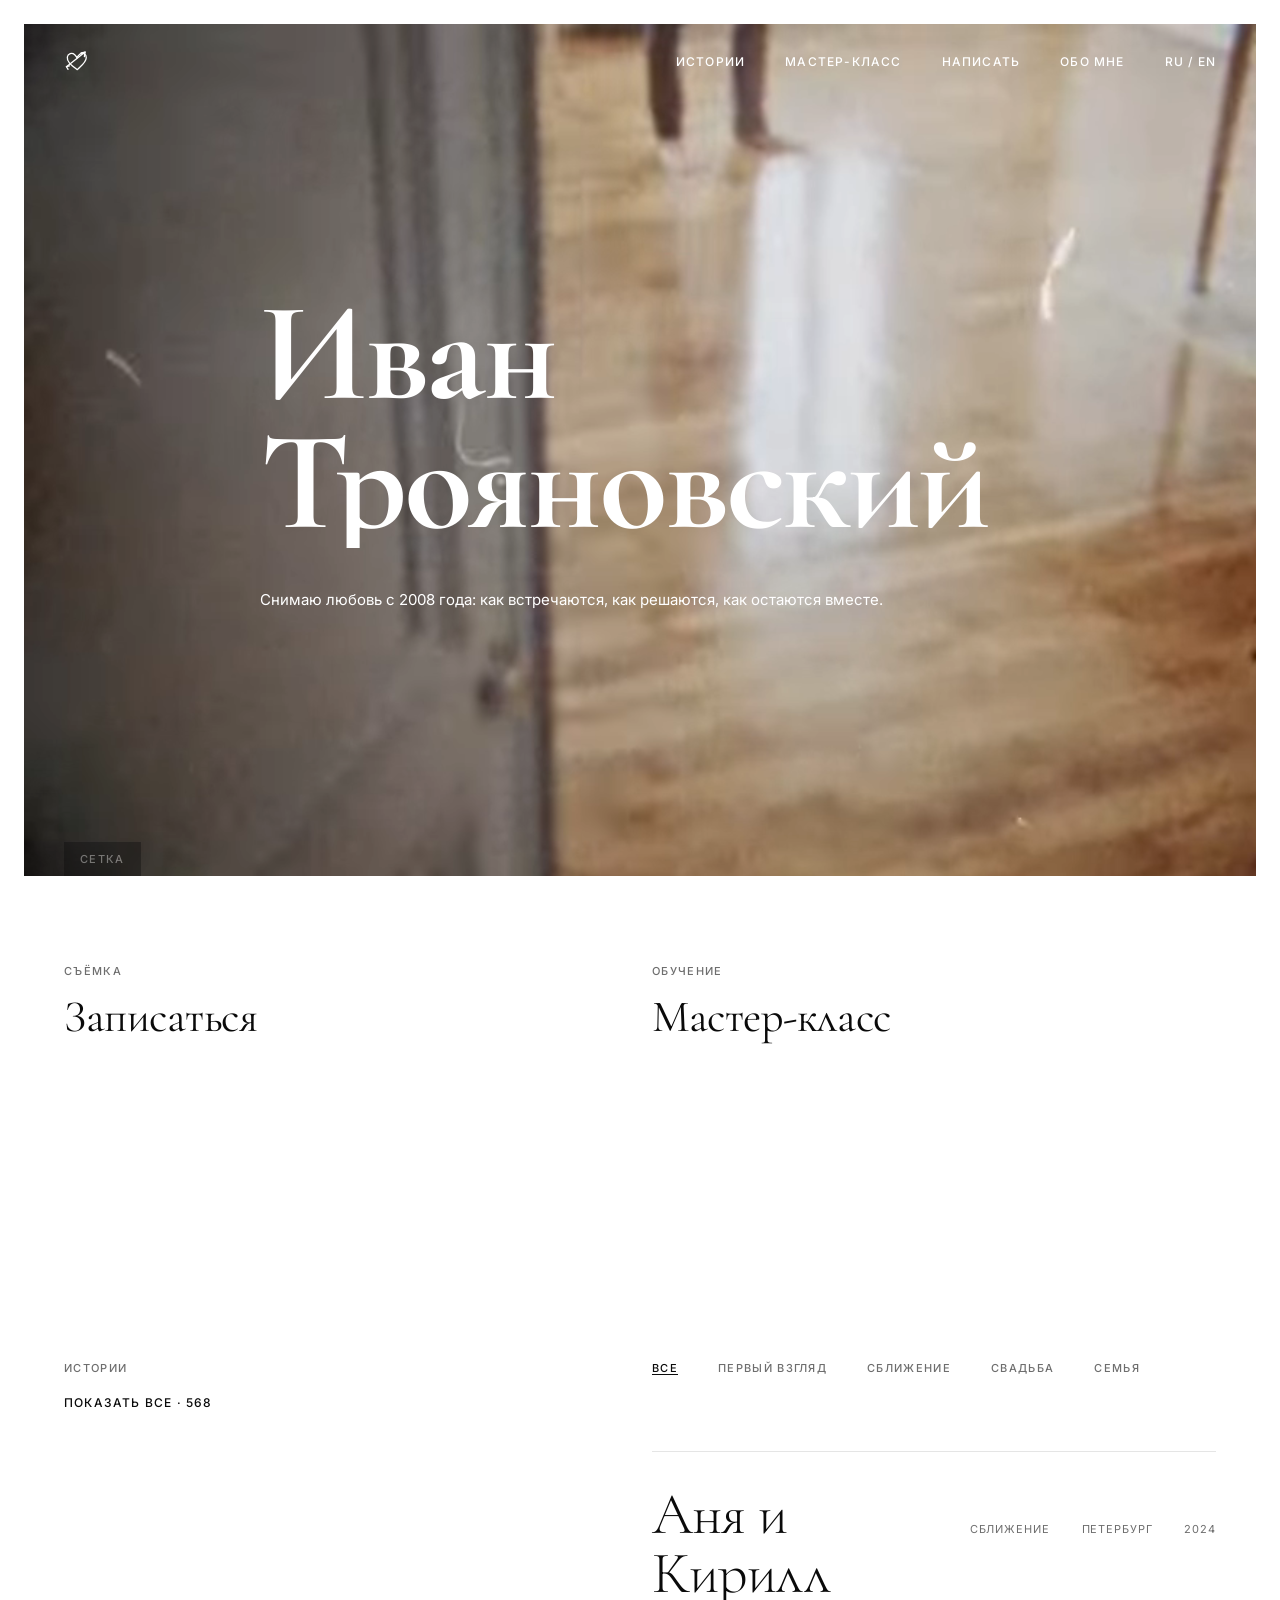
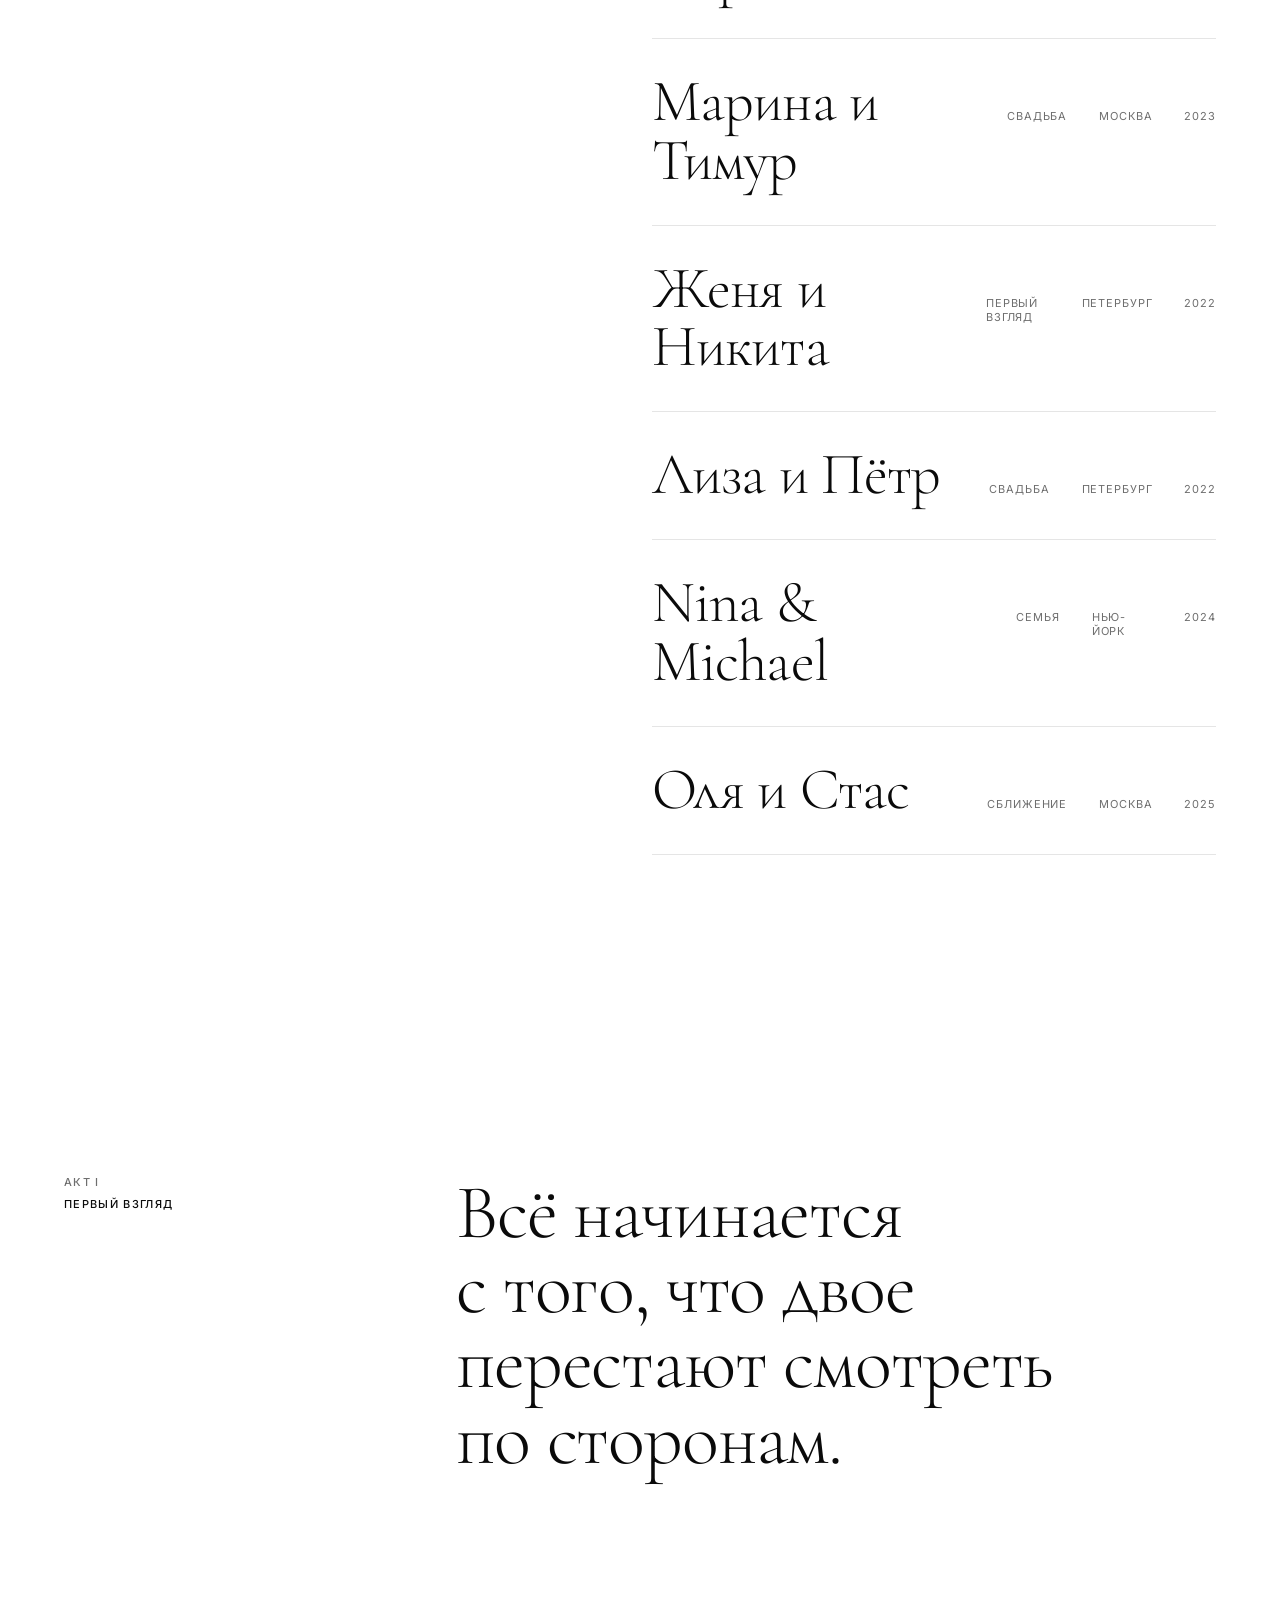
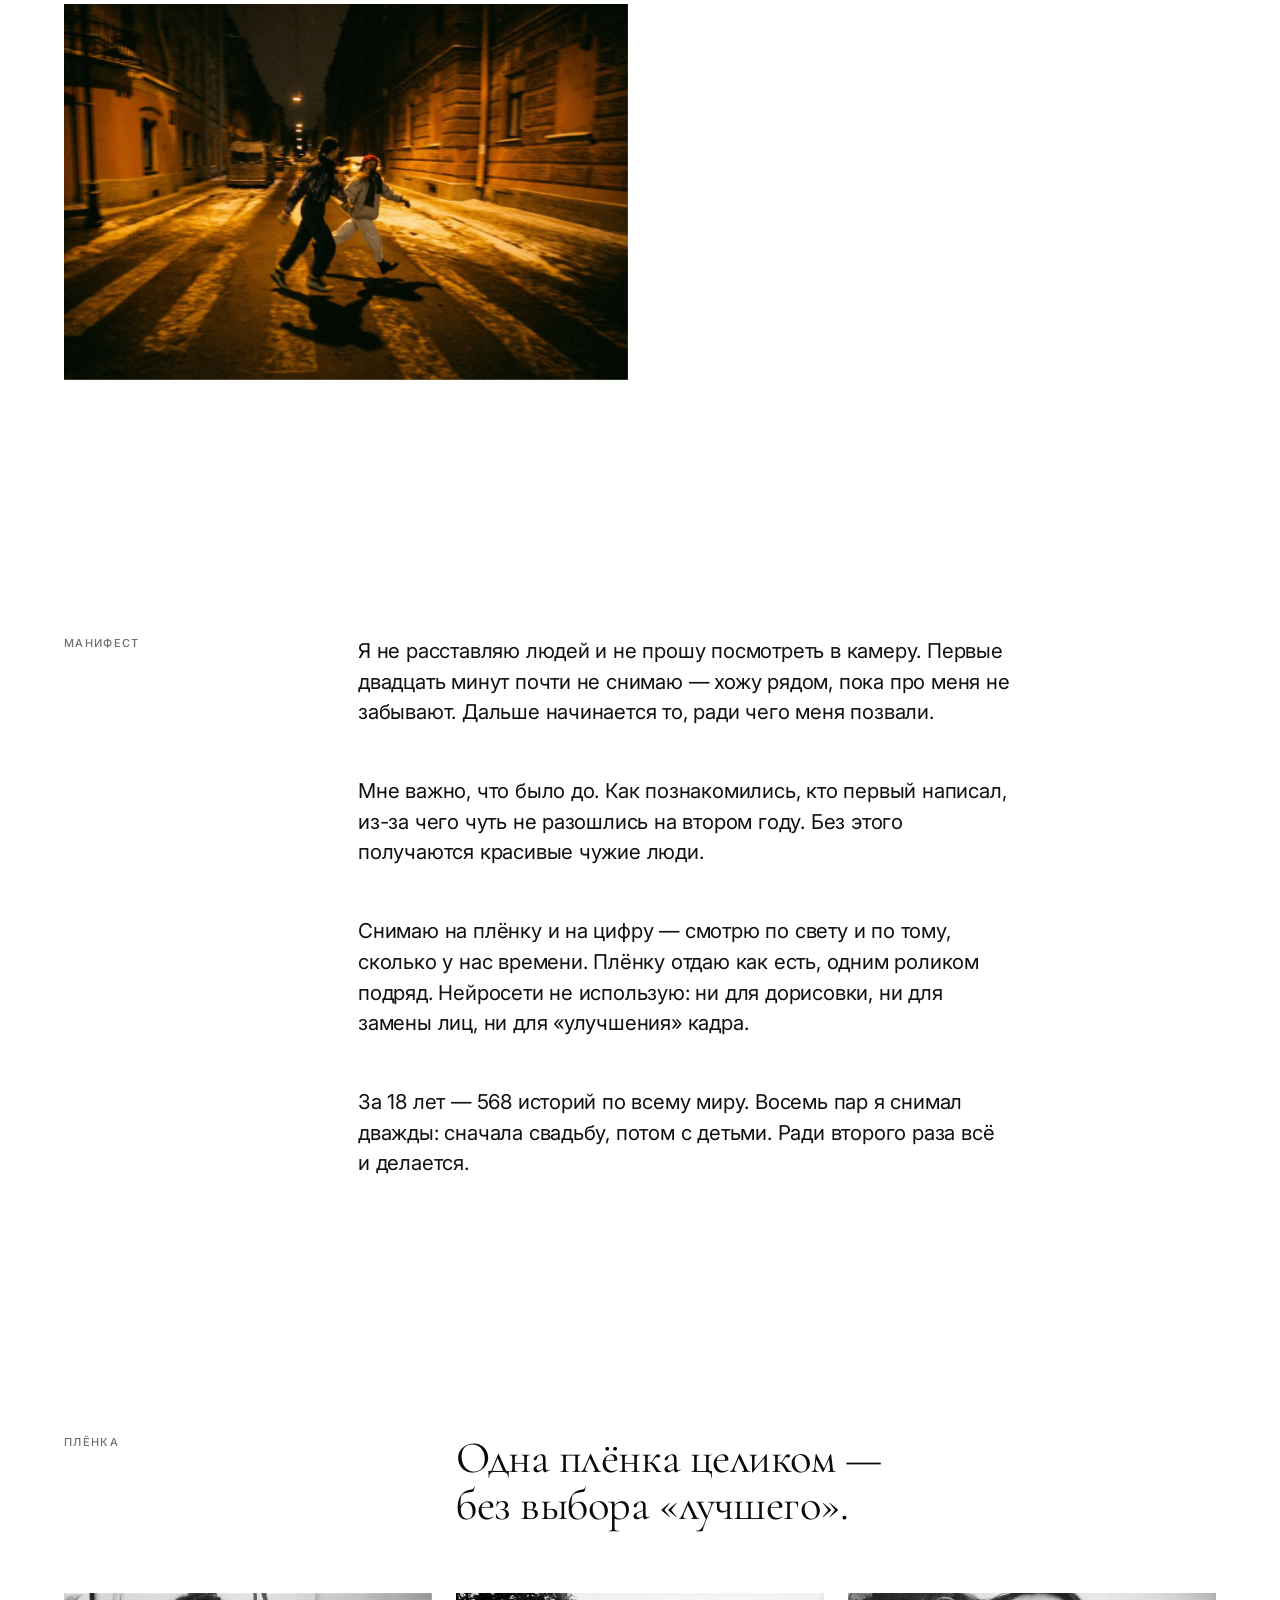
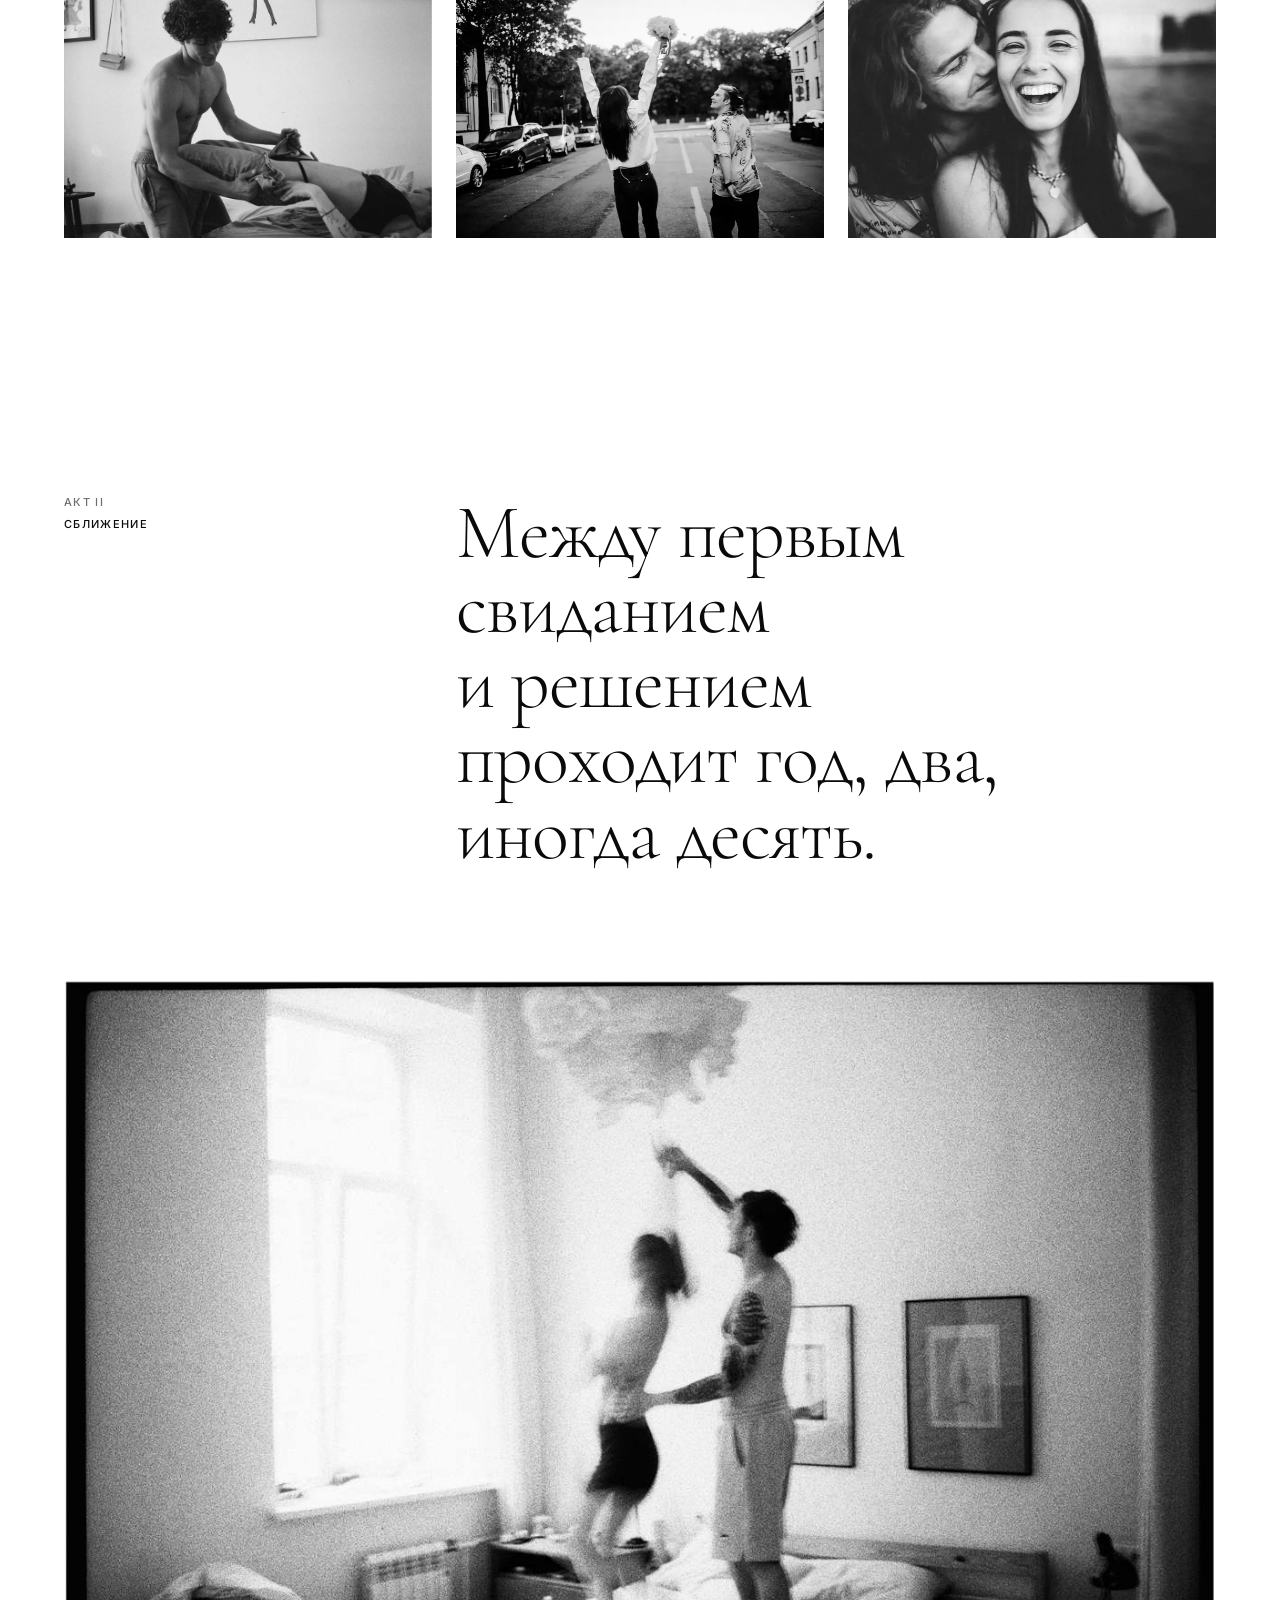
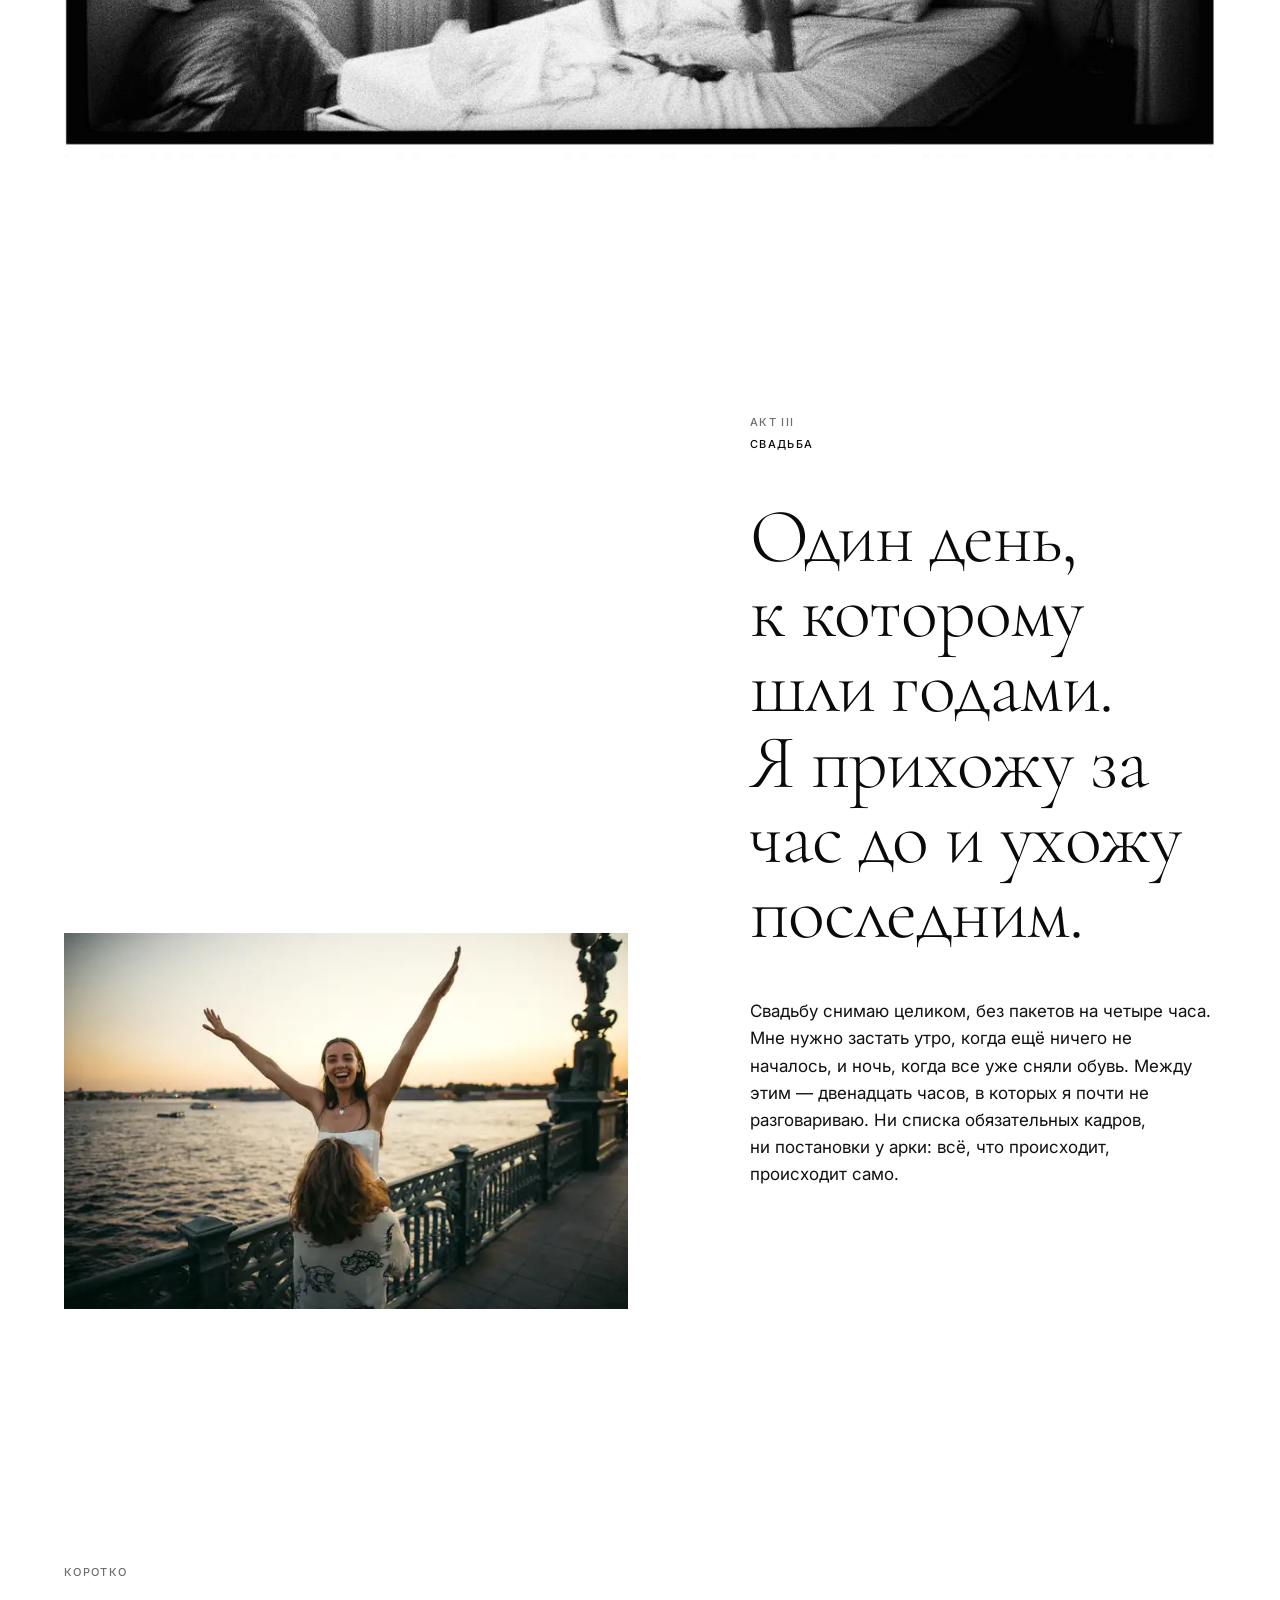
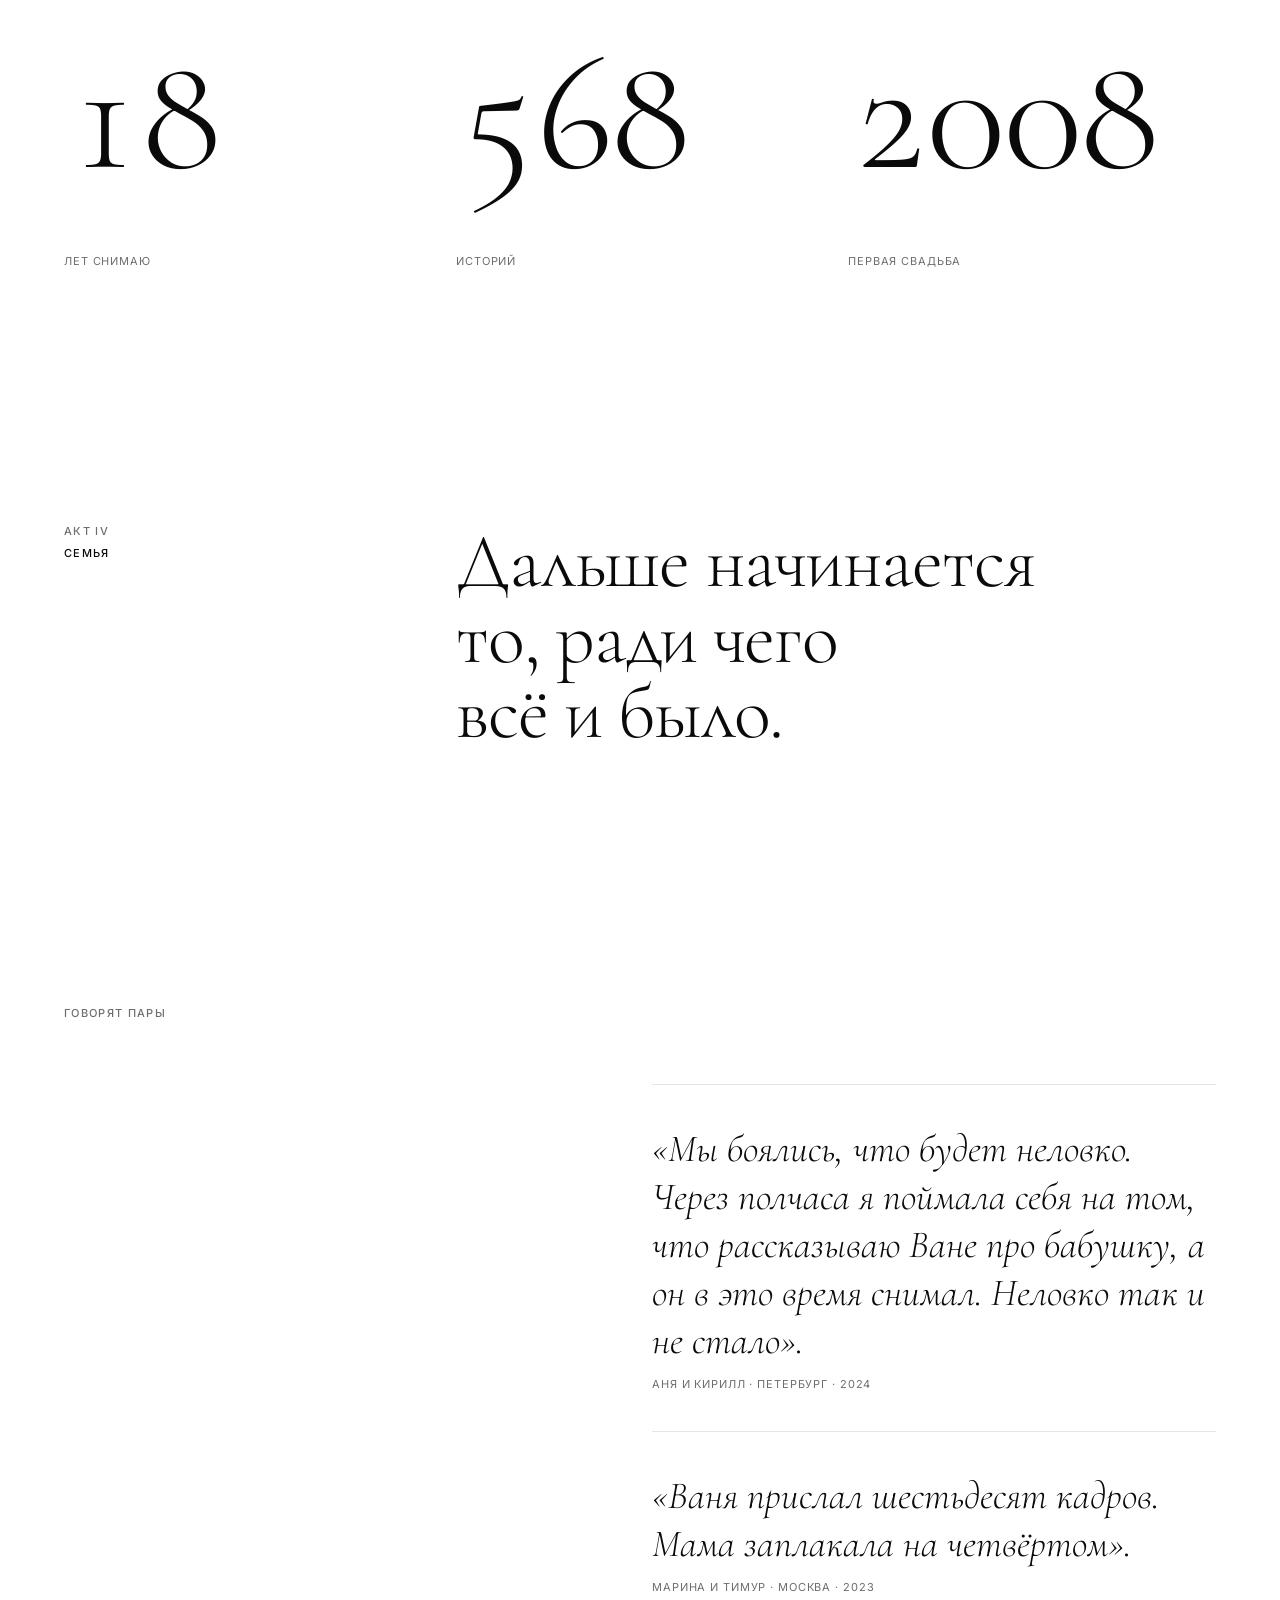
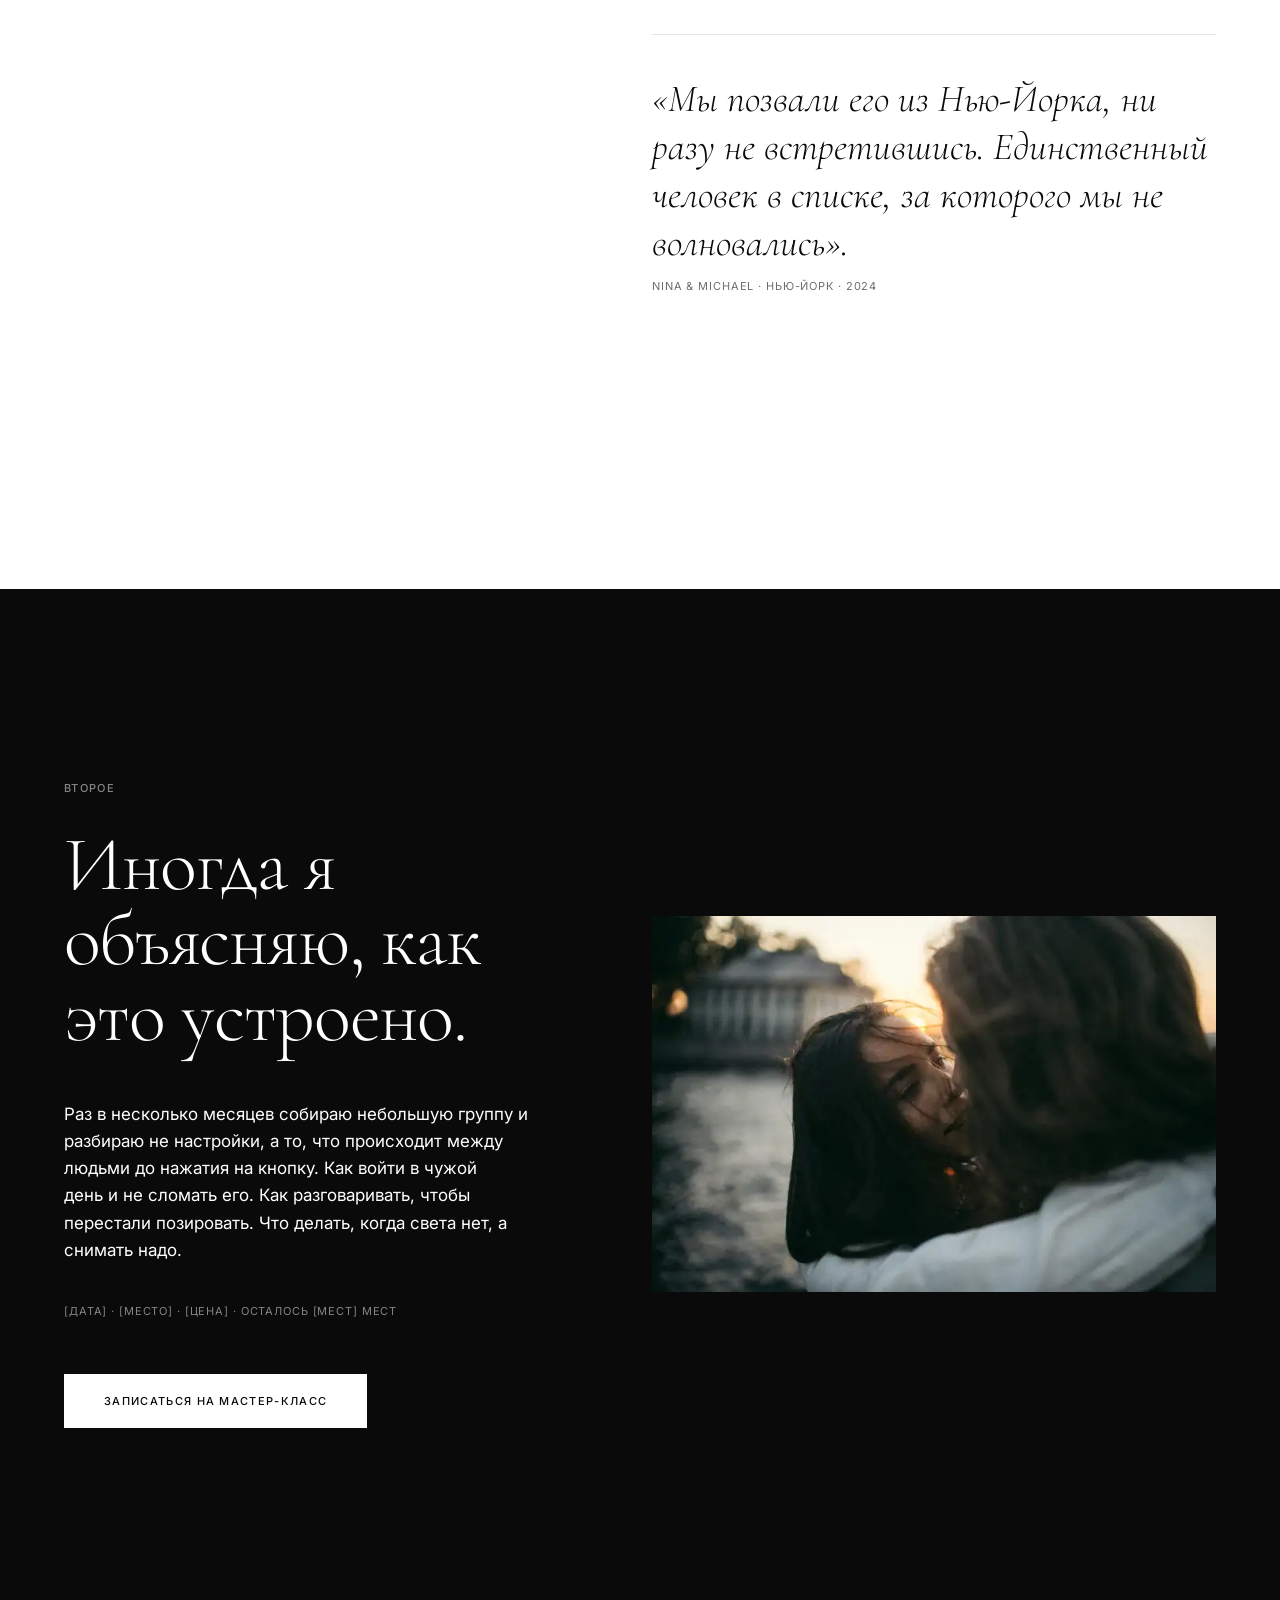
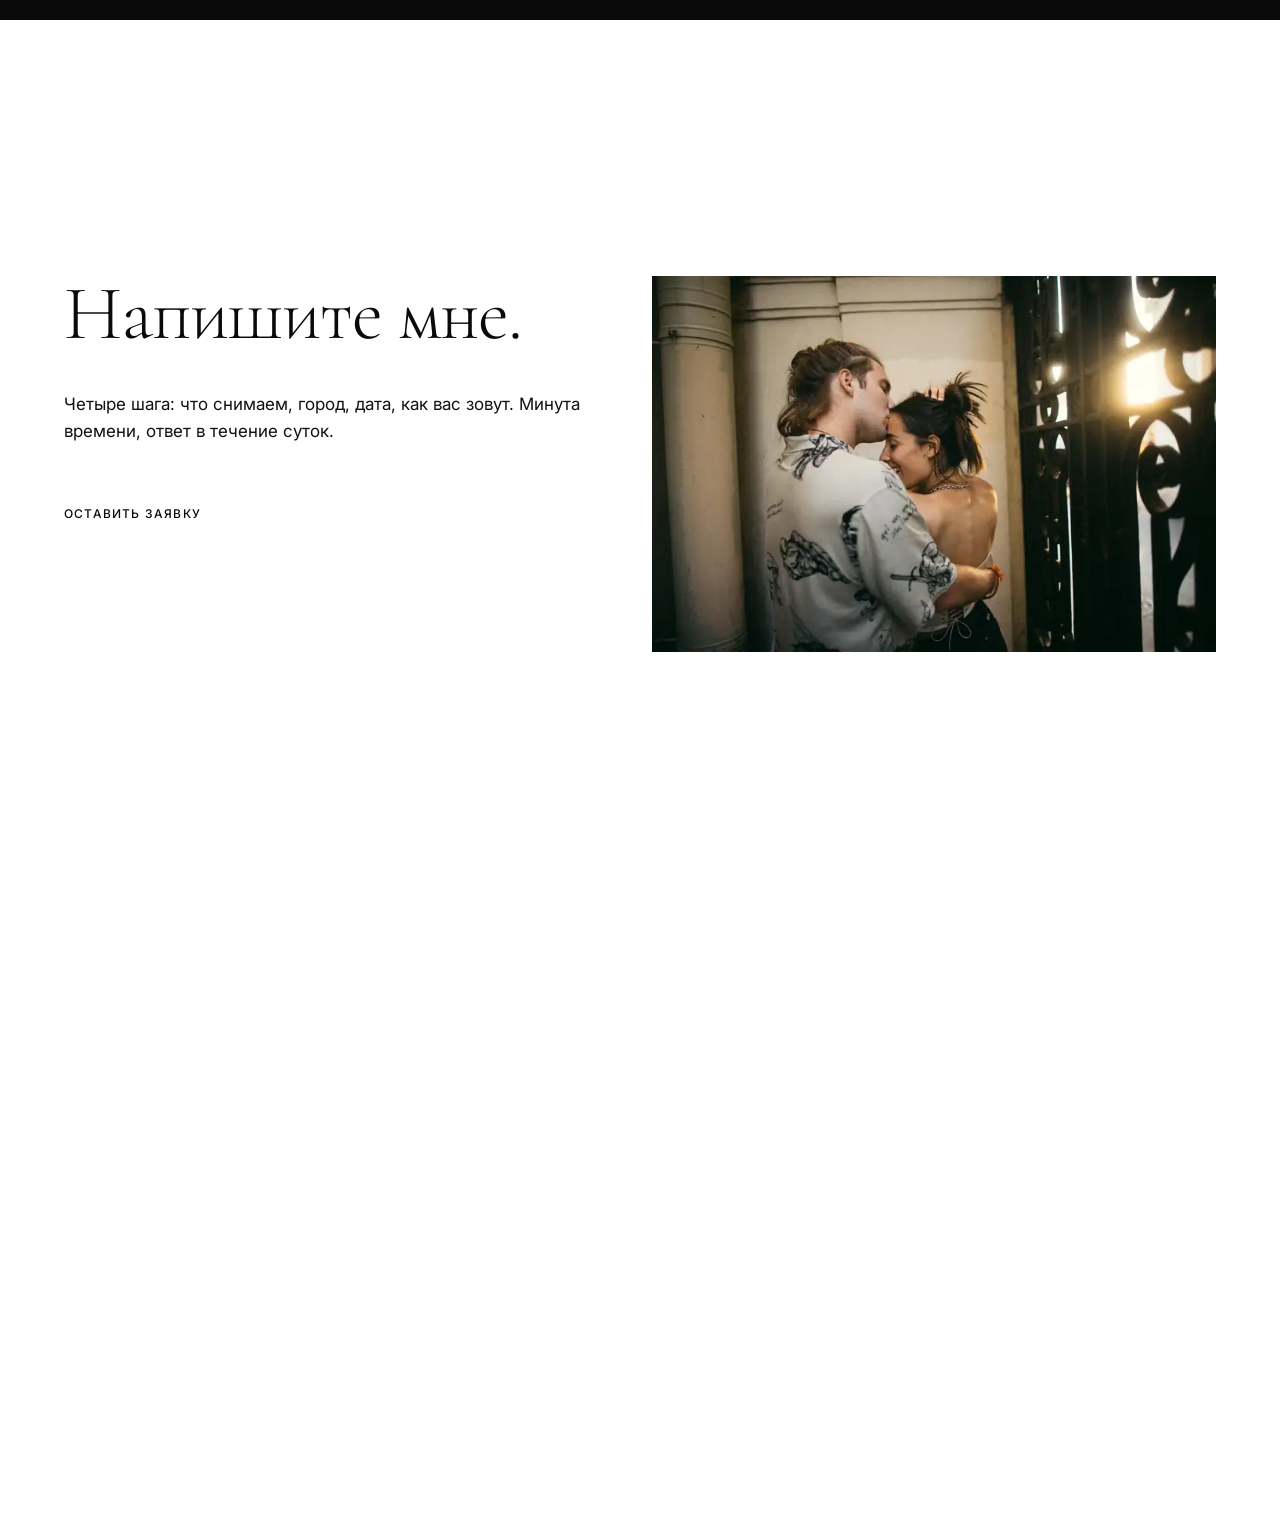
==== commit 308a646d: "Страница истории «Женя и Никита», связана с таблицей на главной Добавлена story-zhenya-nikita.html (" ====
--- a/index.html
+++ b/index.html
@@ -94,9 +94,16 @@
   </section>
 
   <section class="sec wrap" id="istorii">
-    <div class="grid fu" style="margin-bottom:56px;align-items:baseline">
-      <div style="grid-column:1 / span 3"><p class="lbl">Истории</p></div>
-      <div style="grid-column:5 / span 5">
+    <!-- Фильтры стоят по левому краю таблицы, в той же правой половине
+         сетки (было — слева, в 5-й колонке, на отдельной строке выше). -->
+    <div class="grid fu" style="margin-bottom:40px;align-items:baseline">
+      <div style="grid-column:1 / span 3">
+        <p class="lbl">Истории</p>
+        <p style="margin:16px 0 0"><a class="nav" href="#istorii">Показать все · 568</a></p>
+      </div>
+      <!-- Фильтры занимают ту же правую половину, что и таблица: на среднем
+           экране в четыре колонки они переносились в две строки. -->
+      <div style="grid-column:7 / span 6">
         <div class="stages">
           <a class="stage on" href="#istorii">Все</a>
           <a class="stage" href="#istorii">Первый взгляд</a>
@@ -105,9 +112,11 @@
           <a class="stage" href="#istorii">Семья</a>
         </div>
       </div>
-      <div style="grid-column:11 / span 2;text-align:right"><a class="nav" href="#istorii">Показать все · 568</a></div>
-    </div>
-
+    </div>
+
+    <!-- Таблица историй — в правой половине сетки, не на все 12 колонок. -->
+    <div class="grid">
+    <div style="grid-column:7 / span 6">
     <div class="bigindex fu">
       <a class="brow" href="#istorii">
         <span class="bname">Аня и Кирилл</span>
@@ -117,7 +126,7 @@
         <span class="bname">Марина и Тимур</span>
         <span class="bmeta"><span class="cap" style="margin:0">Свадьба</span><span class="cap" style="margin:0">Москва</span><time class="cap" style="margin:0" datetime="2023">2023</time></span>
       </a>
-      <a class="brow" href="#istorii">
+      <a class="brow" href="story-zhenya-nikita.html">
         <span class="bname">Женя и Никита</span>
         <span class="bmeta"><span class="cap" style="margin:0">Первый взгляд</span><span class="cap" style="margin:0">Петербург</span><time class="cap" style="margin:0" datetime="2022">2022</time></span>
       </a>
@@ -140,6 +149,8 @@
       <div class="thumb-follow"><div class="inner ph"><img src="img/q08.jpg" alt="Карусель в движении, Нью-Йорк" loading="lazy"></div></div>
       <div class="thumb-follow"><div class="inner ph"><img src="img/w02.jpg" alt="Оля и Стас целуются зимой в вязаных шапках, Москва" loading="lazy"></div></div>
     </div>
+    </div>
+    </div>
     <div style="height:64px"></div>
   </section>
 
@@ -153,18 +164,10 @@
         <h2 class="h2">Всё начинается с того, что двое перестают смотреть по сторонам.</h2>
       </div>
     </div>
-    <div class="grid" style="margin-top:128px;align-items:start">
-      <div style="grid-column:2 / span 4">
-        <figure style="margin:0">
-          <div class="mask reveal" data-tilt><div class="inner ph" style="aspect-ratio:4/5"><img src="img/q02.jpg" alt="Двое на гранитных ступенях у воды, Петербург" loading="lazy"></div></div>
-          <figcaption class="cap">Петербург, апрель 2024</figcaption>
-        </figure>
-      </div>
-      <div style="grid-column:7 / span 6;margin-top:200px">
-        <figure style="margin:0">
-          <div class="mask reveal d2 bleed" data-tilt><div class="inner ph" style="aspect-ratio:3/2"><img src="img/w01.jpg" alt="Пара идёт по ночной улице в свете фонарей, Москва" loading="lazy"></div></div>
-          <figcaption class="cap">Она ещё не знает, что он уже решил</figcaption>
-        </figure>
+    <!-- Один кадр вместо двух в ряд: горизонтальный, на половину экрана. -->
+    <div class="grid" style="margin-top:128px">
+      <div style="grid-column:1 / span 6">
+        <div class="mask reveal" data-tilt><div class="inner ph" style="aspect-ratio:3/2"><img src="img/w01.jpg" alt="Пара идёт по ночной улице в свете фонарей, Москва" loading="lazy"></div></div>
       </div>
     </div>
   </section>
@@ -175,10 +178,8 @@
       <div style="grid-column:4 / span 7;display:flex;flex-direction:column;gap:48px">
         <p class="lead fu">Я не расставляю людей и не прошу посмотреть в камеру. Первые двадцать минут почти не снимаю — хожу рядом, пока про меня не забывают. Дальше начинается то, ради чего меня позвали.</p>
         <p class="lead fu">Мне важно, что было до. Как познакомились, кто первый написал, из-за чего чуть не разошлись на втором году. Без этого получаются красивые чужие люди.</p>
-        <div class="mask reveal" data-tilt style="width:56%"><div class="inner ph" style="aspect-ratio:4/5"><img src="img/v14.jpg" alt="Она смеётся, завёрнутая в простыню, у окна" loading="lazy"></div></div>
         <p class="lead fu">Снимаю на плёнку и на цифру — смотрю по свету и по тому, сколько у нас времени. Плёнку отдаю как есть, одним роликом подряд. Нейросети не использую: ни для дорисовки, ни для замены лиц, ни для «улучшения» кадра.</p>
         <p class="lead fu">За 18 лет — 568 историй по всему миру. Восемь пар я снимал дважды: сначала свадьбу, потом с детьми. Ради второго раза всё и делается.</p>
-        <div class="mask reveal d2" data-tilt style="width:56%;align-self:flex-end"><div class="inner ph" style="aspect-ratio:3/2"><img src="img/q06.jpg" alt="Пара целуется среди белых цветов" loading="lazy"></div></div>
       </div>
     </div>
   </section>
@@ -188,18 +189,18 @@
       <div style="grid-column:1 / span 3"><p class="lbl">Плёнка</p></div>
       <div style="grid-column:5 / span 7"><h3 class="h3">Одна плёнка целиком — без выбора «лучшего».</h3></div>
     </div>
+    <!-- Все три кадра горизонтальные, ровным рядом. -->
     <div class="grid" style="align-items:start">
       <div style="grid-column:1 / span 4">
-        <div class="mask reveal" data-tilt><div class="inner ph" style="aspect-ratio:2/3"><img src="img/lf01.jpg" alt="Силуэт поцелуя сквозь занавесь" loading="lazy"></div></div>
-      </div>
-      <div style="grid-column:5 / span 4;margin-top:80px">
-        <div class="mask reveal d1" data-tilt><div class="inner ph" style="aspect-ratio:2/3"><img src="img/lf02.jpg" alt="Он поднимает её на руки, оба смеются" loading="lazy"></div></div>
+        <div class="mask reveal" data-tilt><div class="inner ph" style="aspect-ratio:3/2"><img src="img/lf03.jpg" alt="Подушечный бой в постели" loading="lazy"></div></div>
+      </div>
+      <div style="grid-column:5 / span 4">
+        <div class="mask reveal d1" data-tilt><div class="inner ph" style="aspect-ratio:3/2"><img src="img/zn/zn-15.webp" alt="Букет над пустым проспектом, чёрно-белый кадр" loading="lazy"></div></div>
       </div>
       <div style="grid-column:9 / span 4">
-        <div class="mask reveal d2" data-tilt><div class="inner ph" style="aspect-ratio:3/2"><img src="img/lf03.jpg" alt="Подушечный бой в постели" loading="lazy"></div></div>
-      </div>
-    </div>
-    <p class="cap fu" style="margin-top:24px">Один ролик подряд — без ретуши и пересъёмки</p>
+        <div class="mask reveal d2" data-tilt><div class="inner ph" style="aspect-ratio:3/2"><img src="img/zn/zn-20.webp" alt="Она смеётся, последний кадр вечера, чёрно-белый" loading="lazy"></div></div>
+      </div>
+    </div>
   </section>
 
   <section class="sec">
@@ -213,24 +214,18 @@
           <h2 class="h2">Между первым свиданием и решением проходит год, два, иногда десять.</h2>
         </div>
       </div>
-      <figure style="margin:0">
-        <!-- Анимация снята по запросу (2026-09-04): кадр без раскрытия маской. -->
-        <div class="mask" data-tilt><div class="inner ph" style="height:88vh;min-height:420px"><img src="img/w03.jpg" alt="Марина и Тимур дурачатся на кровати в гостиничном номере, Москва" loading="lazy"></div></div>
-        <figcaption class="cap" style="margin-top:12px">Москва, ноябрь 2023 · Марина и Тимур, за два месяца до</figcaption>
-      </figure>
+      <!-- Кадр во весь экран: ни раскрытия маской, ни наклона за курсором.
+           Правило DESIGN.md §7: фото во весь экран живёт без анимации. -->
+      <div class="mask"><div class="inner ph" style="height:88vh;min-height:420px"><img src="img/w03.jpg" alt="Марина и Тимур дурачатся на кровати в гостиничном номере, Москва" loading="lazy"></div></div>
     </div>
   </section>
 
   <section class="sec wrap">
     <div class="grid" style="align-items:end">
-      <!-- Вылет за край ровно с одной стороны — техника из § 5, отступ не отменяет. -->
-      <div style="grid-column:1 / span 5;margin-left:calc(var(--page-margin) * -1);width:calc(100% + var(--page-margin))">
-        <figure style="margin:0">
-          <div class="mask reveal" data-tilt><div class="inner ph" style="aspect-ratio:2/3"><img src="img/q07.jpg" alt="Жених и невеста бегут по набережной, Петербург" loading="lazy"></div></div>
-          <figcaption class="cap" style="margin-left:var(--page-margin)">Петербург, 2022 · за минуту до выхода</figcaption>
-        </figure>
-      </div>
-      <div class="fu" style="grid-column:7 / span 6;padding-bottom:120px">
+      <div style="grid-column:1 / span 6">
+        <div class="mask reveal" data-tilt><div class="inner ph" style="aspect-ratio:3/2"><img src="img/zn/zn-18.webp" alt="Руки вскинуты над Невой, Петербург" loading="lazy"></div></div>
+      </div>
+      <div class="fu" style="grid-column:8 / span 5;padding-bottom:120px">
         <p class="lbl">Акт III</p>
         <p class="lbl" style="color:var(--ink);margin-top:8px;margin-bottom:48px">Свадьба</p>
         <h2 class="h2">Один день, к которому шли годами. Я прихожу за час до и ухожу последним.</h2>
@@ -267,24 +262,13 @@
         <h2 class="h2">Дальше начинается то, ради чего всё и было.</h2>
       </div>
     </div>
-    <div class="grid" style="align-items:start">
-      <div style="grid-column:1 / span 5">
-        <figure style="margin:0">
-          <div class="mask reveal" data-tilt><div class="inner ph" style="aspect-ratio:1/1"><img src="img/q04.jpg" alt="Пара шутливо идёт, взвалив друг друга на спину, на фоне Эйфелевой башни" loading="lazy"></div></div>
-          <figcaption class="cap">Спустя годы дурачатся так же</figcaption>
-        </figure>
-      </div>
-      <div style="grid-column:7 / span 4;margin-top:160px">
-        <figure style="margin:0">
-          <div class="mask reveal d2" data-tilt><div class="inner ph" style="aspect-ratio:4/5"><img src="img/q01.jpg" alt="Пара целуется у ночной дороги" loading="lazy"></div></div>
-          <figcaption class="cap">Провожают вечер как в первый раз</figcaption>
-        </figure>
-      </div>
-    </div>
   </section>
 
   <section class="sec wrap">
     <p class="lbl fu" style="margin-bottom:64px">Говорят пары</p>
+    <!-- Ширина блока — та же правая половина, что у таблицы историй. -->
+    <div class="grid">
+    <div style="grid-column:7 / span 6">
     <div class="voicewrap fu">
       <div class="voice">
         <p class="q">«Мы боялись, что будет неловко. Через полчаса я поймала себя на том, что рассказываю Ване про бабушку, а он в это время снимал. Неловко так и не стало».</p>
@@ -302,16 +286,26 @@
       <div class="thumb-follow"><div class="inner ph"><img src="img/q07.jpg" alt="Марина и Тимур бегут по набережной, Москва" loading="lazy"></div></div>
       <div class="thumb-follow"><div class="inner ph"><img src="img/q08.jpg" alt="Карусель в движении, Нью-Йорк" loading="lazy"></div></div>
     </div>
-  </section>
-
-  <section class="sec wrap" id="masterclass">
-    <div class="grid">
-      <div style="grid-column:1 / span 3"><p class="lbl">Второе</p></div>
-      <div class="fu" style="grid-column:5 / span 7">
-        <h2 class="h2">Иногда я объясняю, как это устроено.</h2>
-        <p class="txt" style="margin-top:48px">Раз в несколько месяцев собираю небольшую группу и разбираю не настройки, а то, что происходит между людьми до нажатия на кнопку. Как войти в чужой день и не сломать его. Как разговаривать, чтобы перестали позировать. Что делать, когда света нет, а снимать надо.</p>
-        <p class="cap" style="margin-top:32px">[ДАТА] · [МЕСТО] · [ЦЕНА] · осталось [МЕСТ] мест</p>
-        <p style="margin-top:48px"><a class="nav" href="#masterclass">О мастер-классе</a></p>
+    </div>
+    </div>
+  </section>
+
+  <!-- Мастер-класс — единственная тёмная секция в теле страницы (§3,
+       расхождение зафиксировано 2026-09-05). Она должна перебивать всё
+       остальное: чёрный холст, кадр во всю половину, крупные отступы. -->
+  <section class="sec mc" id="masterclass">
+    <div class="wrap">
+      <div class="grid" style="align-items:center">
+        <div class="fu" style="grid-column:1 / span 5">
+          <p class="lbl">Второе</p>
+          <h2 class="h2" style="margin-top:32px">Иногда я объясняю, как это устроено.</h2>
+          <p class="txt" style="margin-top:48px">Раз в несколько месяцев собираю небольшую группу и разбираю не настройки, а то, что происходит между людьми до нажатия на кнопку. Как войти в чужой день и не сломать его. Как разговаривать, чтобы перестали позировать. Что делать, когда света нет, а снимать надо.</p>
+          <p class="cap" style="margin-top:40px">[ДАТА] · [МЕСТО] · [ЦЕНА] · осталось [МЕСТ] мест</p>
+          <p style="margin-top:56px"><a class="btn" href="#masterclass">Записаться на мастер-класс</a></p>
+        </div>
+        <div style="grid-column:7 / span 6">
+          <div class="mask reveal" data-tilt><div class="inner ph" style="aspect-ratio:3/2"><img src="img/zn/zn-16.webp" alt="Поцелуй против закатного солнца" loading="lazy"></div></div>
+        </div>
       </div>
     </div>
   </section>
@@ -323,8 +317,8 @@
         <p class="txt" style="margin-top:40px">Четыре шага: что снимаем, город, дата, как вас зовут. Минута времени, ответ в течение суток.</p>
         <p style="margin-top:56px"><a class="nav" href="zayavka.html">Оставить заявку</a></p>
       </div>
-      <div style="grid-column:9 / span 4">
-        <div class="mask reveal" data-tilt><div class="inner ph" style="aspect-ratio:4/5"><img src="img/q12.jpg" alt="Двое едут на одном велосипеде" loading="lazy"></div></div>
+      <div style="grid-column:7 / span 6">
+        <div class="mask reveal" data-tilt><div class="inner ph" style="aspect-ratio:3/2"><img src="img/zn/zn-11.webp" alt="Поцелуй в арке, свет сквозь решётку" loading="lazy"></div></div>
       </div>
     </div>
   </section>
@@ -355,13 +349,21 @@
     </div>
   </div>
   <div style="height:64px"></div>
-  <p class="footname">Иван Трояновский</p>
+  <p class="footname">Иван<br>Трояновский</p>
   <div style="height:96px"></div>
   <div class="footgrid">
     <div style="grid-column:1 / span 12"><p class="cap" style="margin:0">© 2026</p></div>
   </div>
 </footer>
 
+<!-- Сетка по кнопке — служебный оверлей для вёрстки (12 колонок, gutter,
+     поле страницы). Не часть дизайна страницы. -->
+<button class="gridtoggle" type="button" id="gridtoggle" aria-pressed="false">Сетка</button>
+<div class="gridoverlay" id="gridoverlay" aria-hidden="true">
+  <span></span><span></span><span></span><span></span><span></span><span></span>
+  <span></span><span></span><span></span><span></span><span></span><span></span>
+</div>
+
 <script src="assets/config.js"></script>
 <script src="assets/photo-tilt.js"></script>
 <script src="assets/site.js"></script>
--- a/assets/base.css
+++ b/assets/base.css
@@ -4,7 +4,7 @@
 :root{
   --canvas:#FFFFFF; --ink:#0A0A0A; --body:#111111;
   --muted:#6E6E6E; --hairline:#E5E5E5; --on-dark:#FFFFFF;
-  --page-margin:64px; --max-width:1600px; --gutter:24px; --section-gap:192px;
+  --page-margin:64px; --max-width:none; --gutter:24px; --section-gap:256px;
   --hero-inset:24px;
   /* Алый — единственный неоновый акцент вне фотографий (2026-09-05):
      выделение текста, тема любви/сердца. Расхождение с §3 названо в DESIGN.md. */
@@ -12,7 +12,7 @@
   --ease-reveal:cubic-bezier(.16,1,.3,1); --ease-ui:cubic-bezier(.65,0,.35,1);
 }
 @media (max-width:768px){
-  :root{--page-margin:20px;--section-gap:96px;--hero-inset:20px}
+  :root{--page-margin:20px;--section-gap:128px;--hero-inset:20px}
 }
 
 *{box-sizing:border-box}
@@ -21,7 +21,7 @@
 p{margin:0}
 img{max-width:100%}
 
-::selection{background:var(--accent-love);color:var(--on-dark)}
+::selection{background:var(--ink);color:var(--on-dark)}
 
 /* Ссылки: линия в 1px растёт слева направо. Не text-decoration, не цвет. */
 a{color:var(--ink);text-decoration:none;background-image:linear-gradient(var(--ink),var(--ink));background-repeat:no-repeat;background-position:0 100%;background-size:0 1px;transition:background-size 200ms var(--ease-ui)}
@@ -39,9 +39,9 @@
 .h2{font-family:"Cormorant Garamond",Georgia,serif;font-weight:300;font-size:clamp(40px,6vw,96px);line-height:.98;letter-spacing:-.015em;color:var(--ink);margin:0;text-wrap:balance}
 .h3{font-family:"Cormorant Garamond",Georgia,serif;font-weight:400;font-size:clamp(32px,3.5vw,56px);line-height:1.05;letter-spacing:-.01em;color:var(--ink);margin:0;text-wrap:balance}
 .q{font-family:"Cormorant Garamond",Georgia,serif;font-style:italic;font-weight:300;font-size:clamp(24px,3vw,40px);line-height:1.25;color:var(--ink);margin:0;text-wrap:pretty}
-.lead{font-size:clamp(18px,1.6vw,24px);font-weight:400;line-height:1.5;letter-spacing:-.01em;color:var(--body);margin:0;text-wrap:pretty}
+.lead{font-size:clamp(18px,1.6vw,24px);font-weight:400;line-height:1.5;letter-spacing:-.01em;color:var(--body);margin:0;max-width:54ch;text-wrap:pretty}
 .txt{font-size:17px;font-weight:400;line-height:1.6;max-width:62ch;color:var(--body);margin:0;text-wrap:pretty}
-.num{font-family:"Cormorant Garamond",Georgia,serif;font-weight:300;font-size:clamp(64px,9vw,160px);line-height:.9;letter-spacing:-.02em;font-variant-numeric:tabular-nums;color:var(--ink)}
+.num{font-family:"Cormorant Garamond",Georgia,serif;font-weight:300;font-size:clamp(80px,13vw,260px);line-height:.86;letter-spacing:-.03em;font-variant-numeric:tabular-nums;color:var(--ink)}
 .rule{height:1px;background:var(--hairline);border:0;margin:0}
 
 /* Кадр — § 6. Ни рамки, ни тени, ни скругления. */
--- a/assets/site.css
+++ b/assets/site.css
@@ -115,8 +115,10 @@
 .mask[data-tilt] .inner{overflow:hidden}
 .mask[data-tilt]:hover{z-index:6}
 
-/* Вылет за край (§5) — только на desktop, где рядом есть соседняя колонка. */
-.bleed{width:calc(100% + 64px)}
+/* Вылет за край (§5) выключен в основной, полноэкранной раскладке
+   (2026-09-05): отступ от края до кадра должен совпадать с отступом
+   до текста. Технику возвращает centered.css для альтернативной вёрстки. */
+.bleed{width:100%}
 
 /* Адаптив — § 11 */
 @media (max-width:1024px){
@@ -142,3 +144,35 @@
   .brow{flex-direction:column;align-items:flex-start;gap:12px}
   .thumb-follow{display:none}
 }
+
+/* Мастер-класс — единственная тёмная секция в теле страницы (§3, расхождение
+   зафиксировано 2026-09-05). Задача блока — перебивать всё остальное на
+   странице, поэтому: чёрный холст во всю ширину, крупные вертикальные
+   отступы, кадр на половину экрана. Секция сама уходит в край вьюпорта —
+   поле держит .wrap внутри, как у футера. */
+.mc{background:var(--ink);color:var(--on-dark);padding:192px 0}
+.mc .h2,.mc .txt{color:var(--on-dark)}
+.mc .lbl,.mc .cap{color:rgba(255,255,255,.5)}
+.mc .btn{background:var(--canvas);color:var(--ink)}
+.mc .btn:hover{background:var(--canvas);color:var(--ink)}
+@media (max-width:768px){
+  .mc{padding:96px 0}
+}
+
+/* Сетка по кнопке — служебный оверлей для вёрстки, не часть дизайна.
+   Показывает те же 12 колонок, gutter и поле страницы, на которых стоит
+   сайт. Кнопка — микро-гротеск в капсе (§4), без скруглений и теней (§3). */
+.gridtoggle{position:fixed;left:var(--page-margin);bottom:24px;z-index:60;
+  background:var(--ink);color:var(--on-dark);border:0;border-radius:0;
+  padding:10px 16px;font-family:inherit;font-size:11px;font-weight:500;
+  letter-spacing:.12em;text-transform:uppercase;cursor:pointer;opacity:.35;
+  transition:opacity 200ms var(--ease-ui)}
+.gridtoggle:hover,.gridtoggle[aria-pressed="true"]{opacity:1}
+.gridoverlay{position:fixed;inset:0;z-index:59;pointer-events:none;display:none;
+  max-width:var(--max-width);margin:0 auto;padding:0 var(--page-margin)}
+.gridoverlay.on{display:grid;grid-template-columns:repeat(12,minmax(0,1fr));gap:var(--gutter)}
+.gridoverlay span{background:rgba(232,40,60,.08);height:100%}
+@media (max-width:1024px){
+  .gridoverlay.on{grid-template-columns:1fr}
+  .gridoverlay span:nth-child(n+2){display:none}
+}
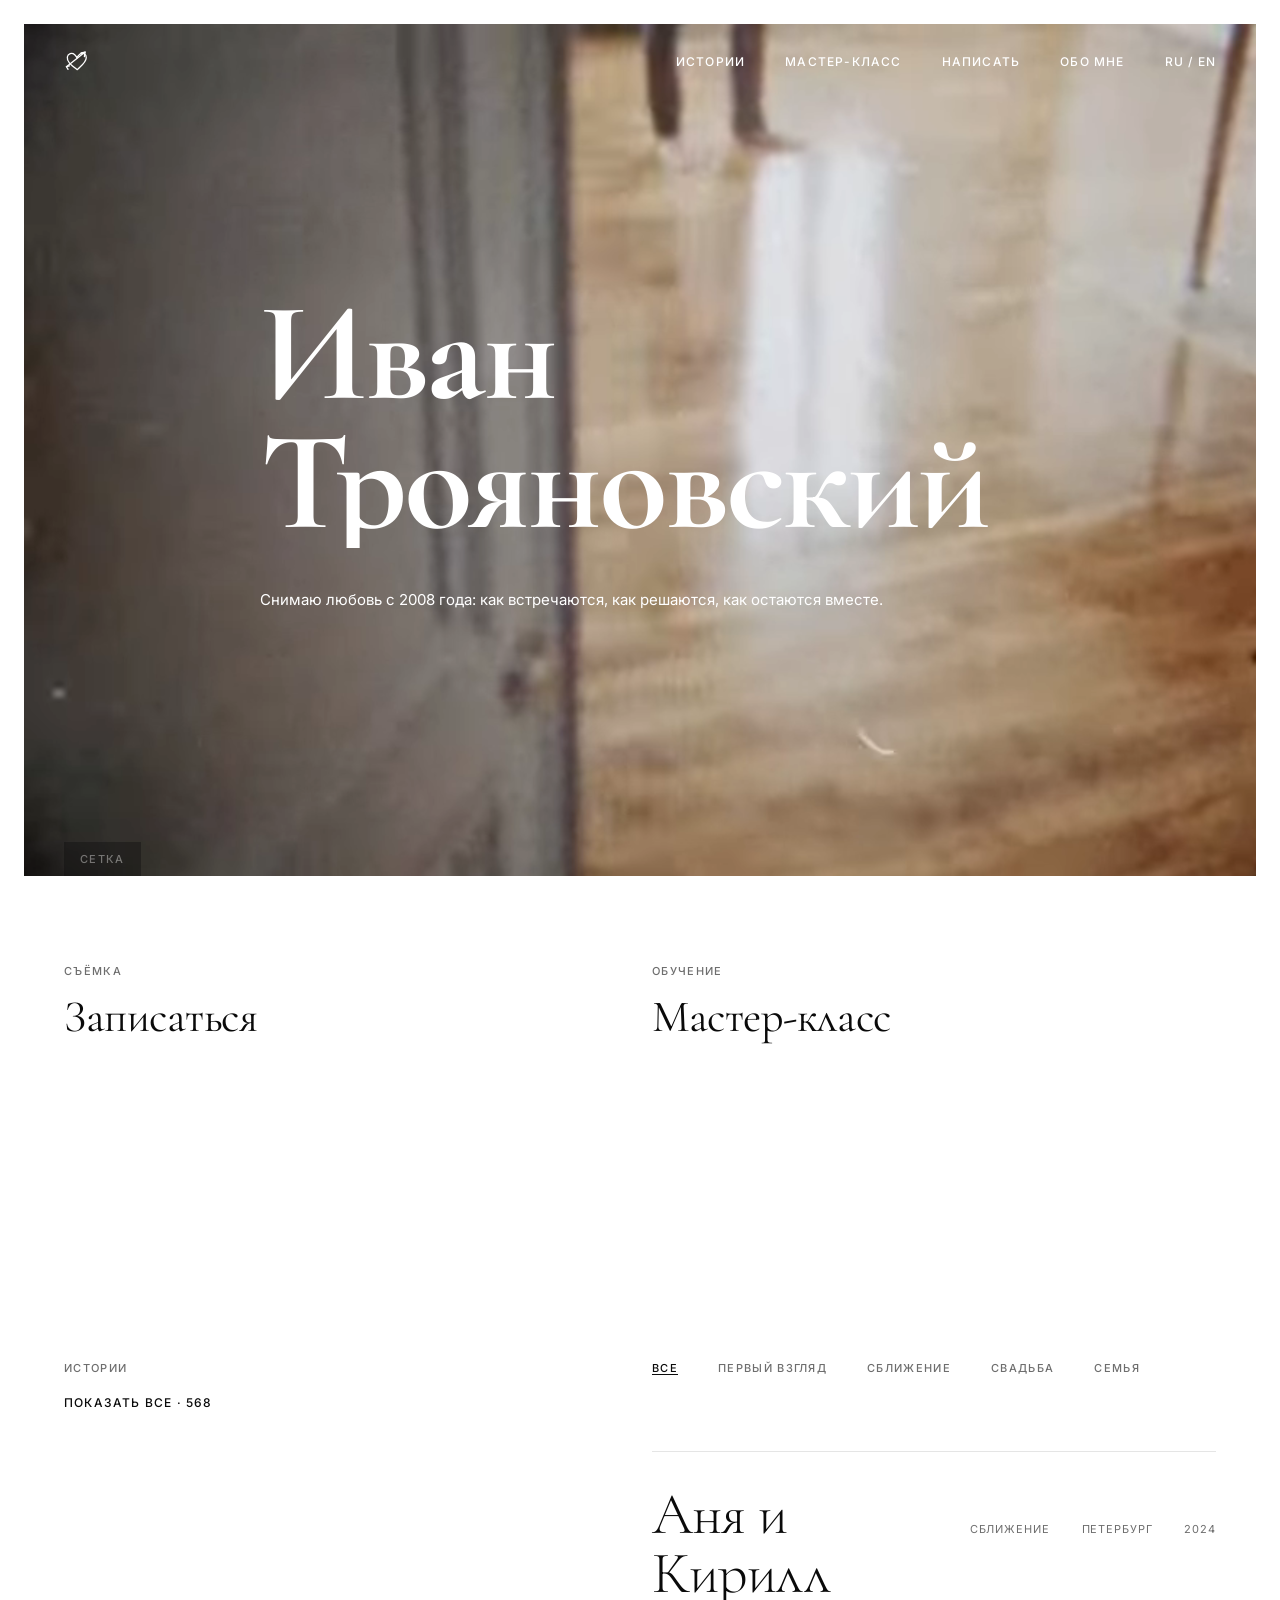
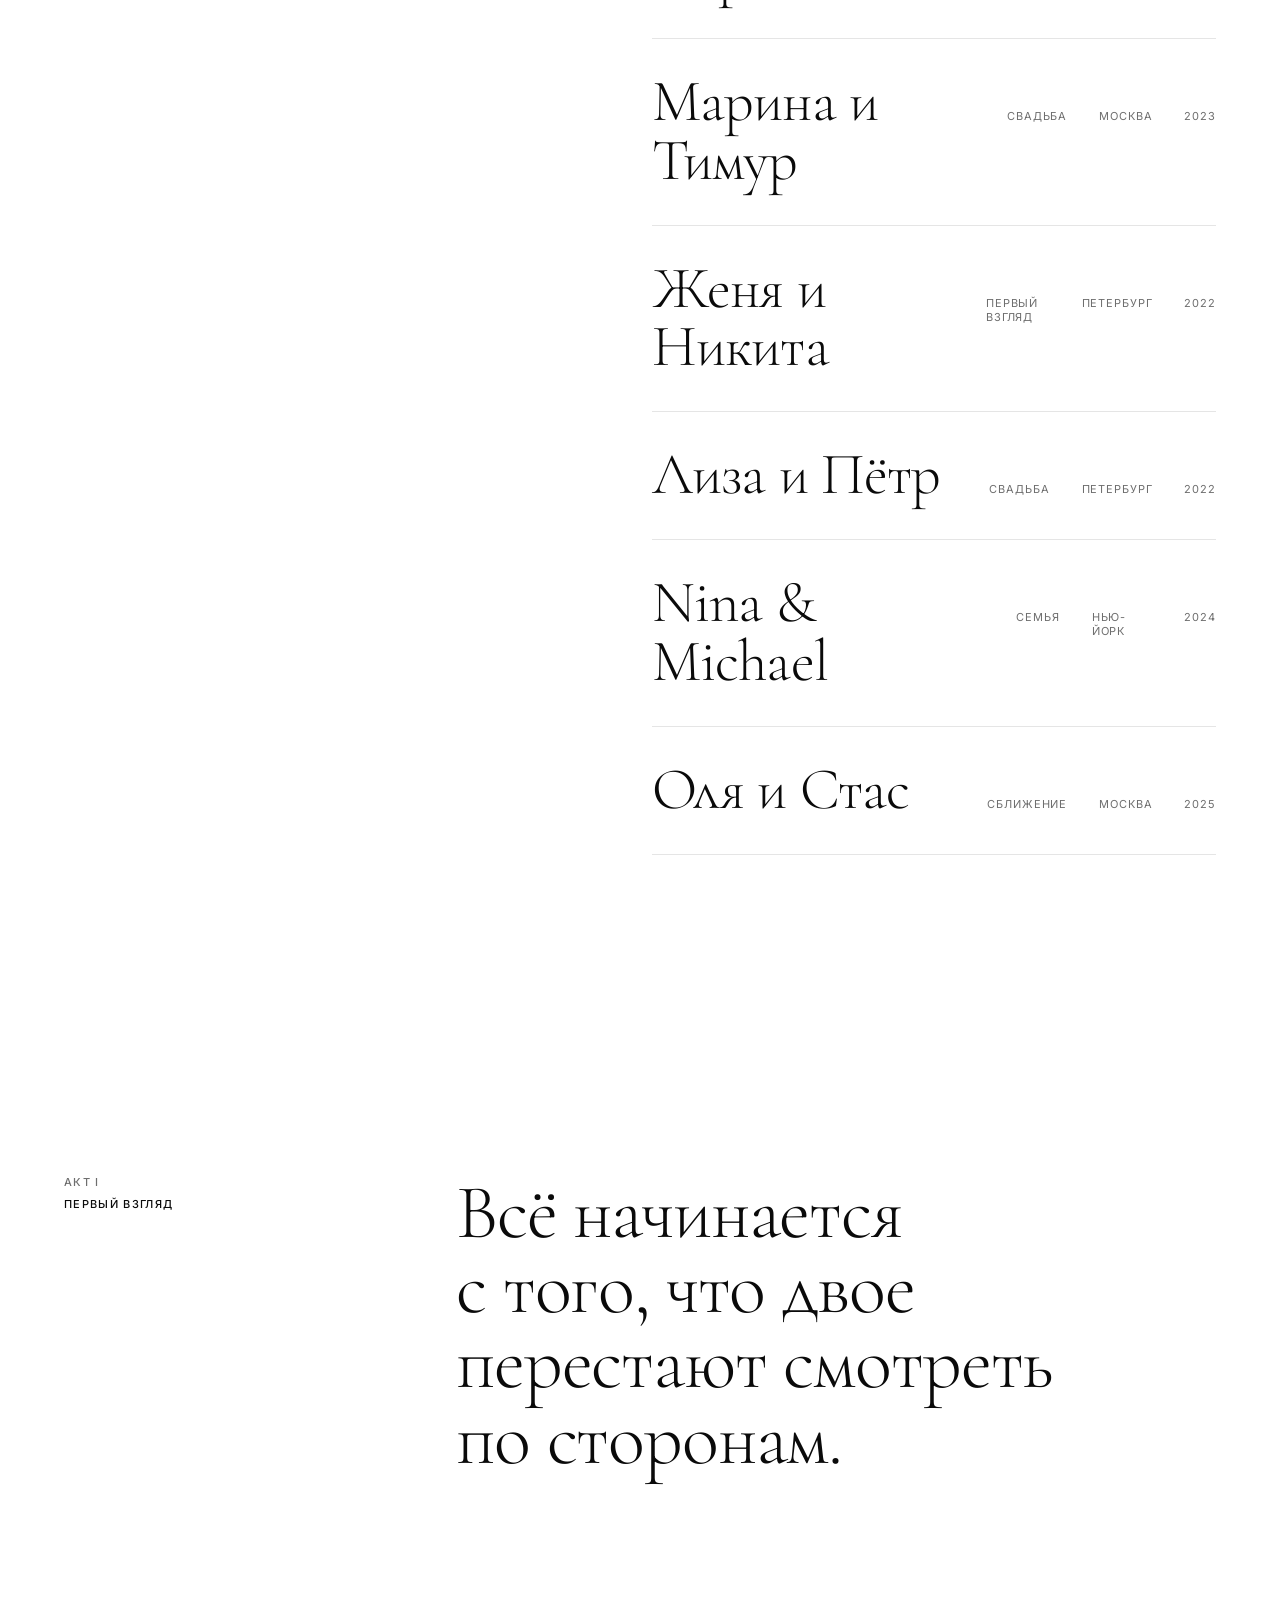
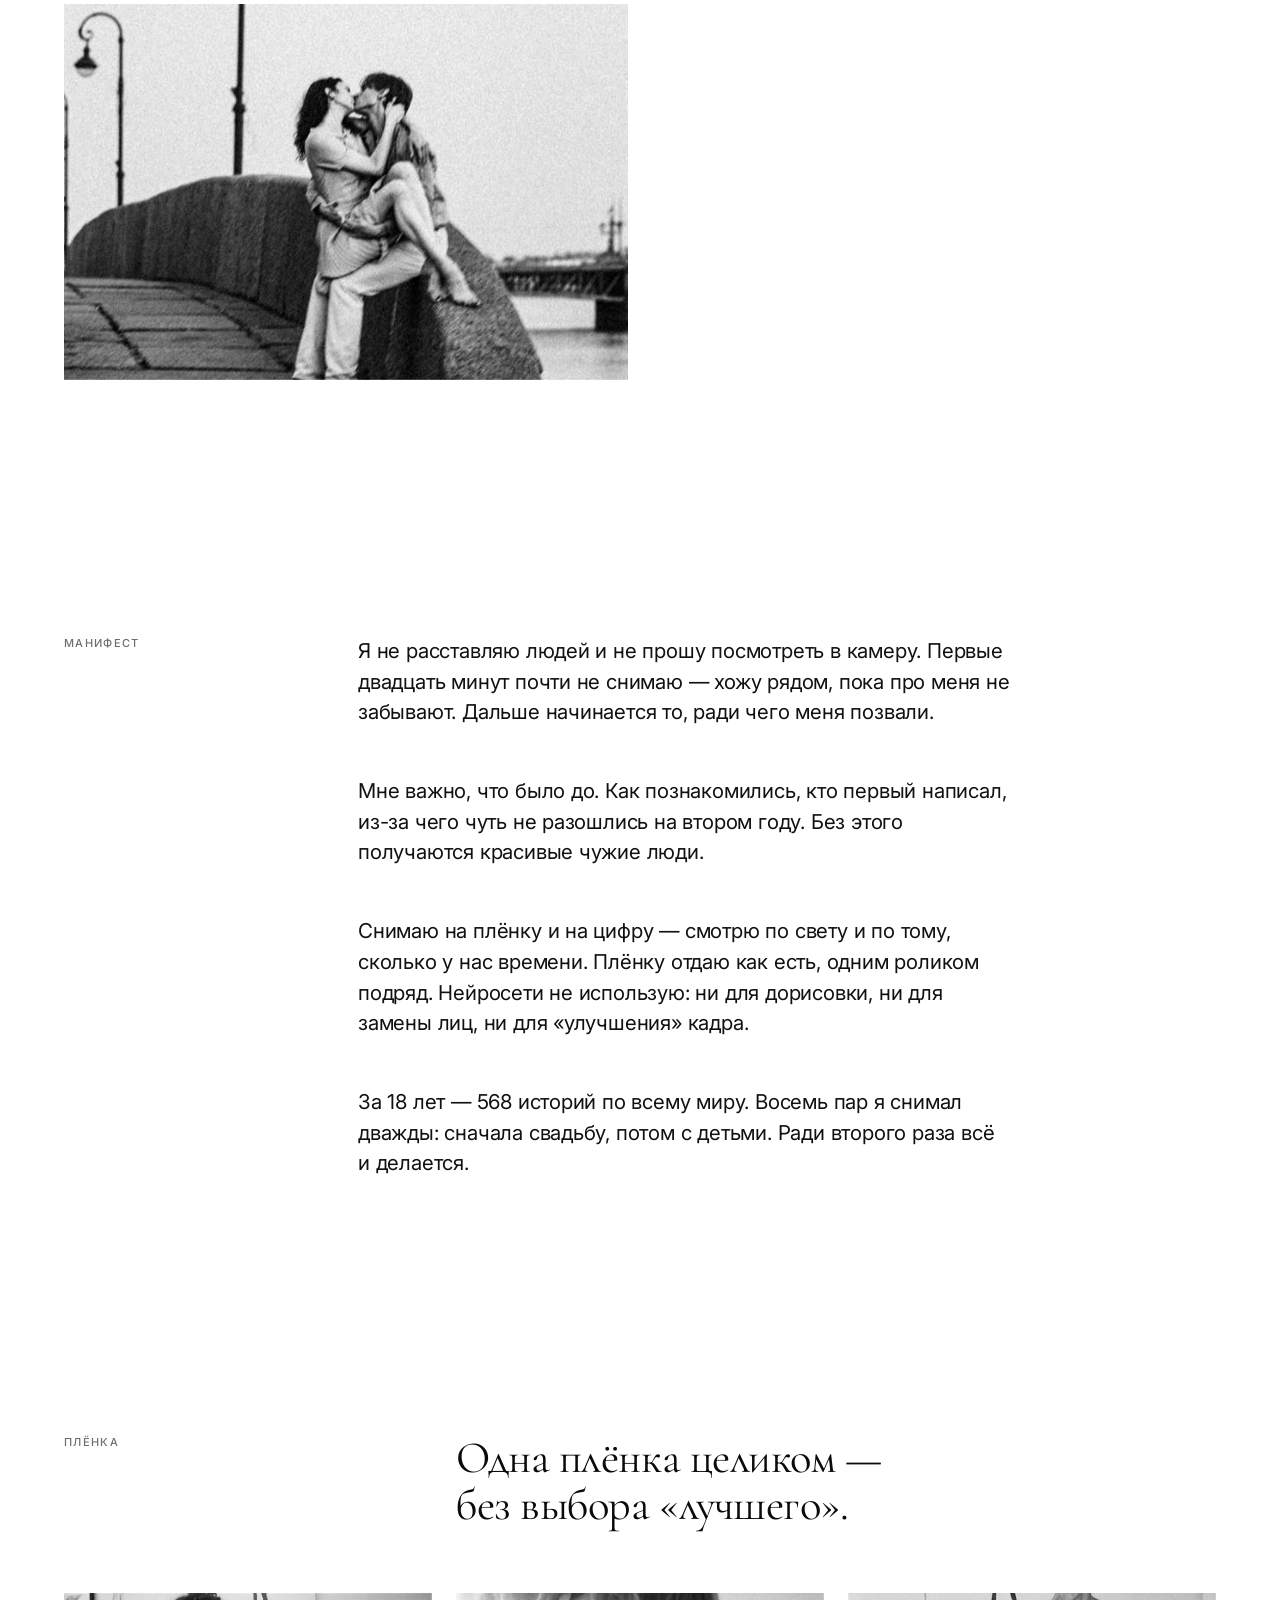
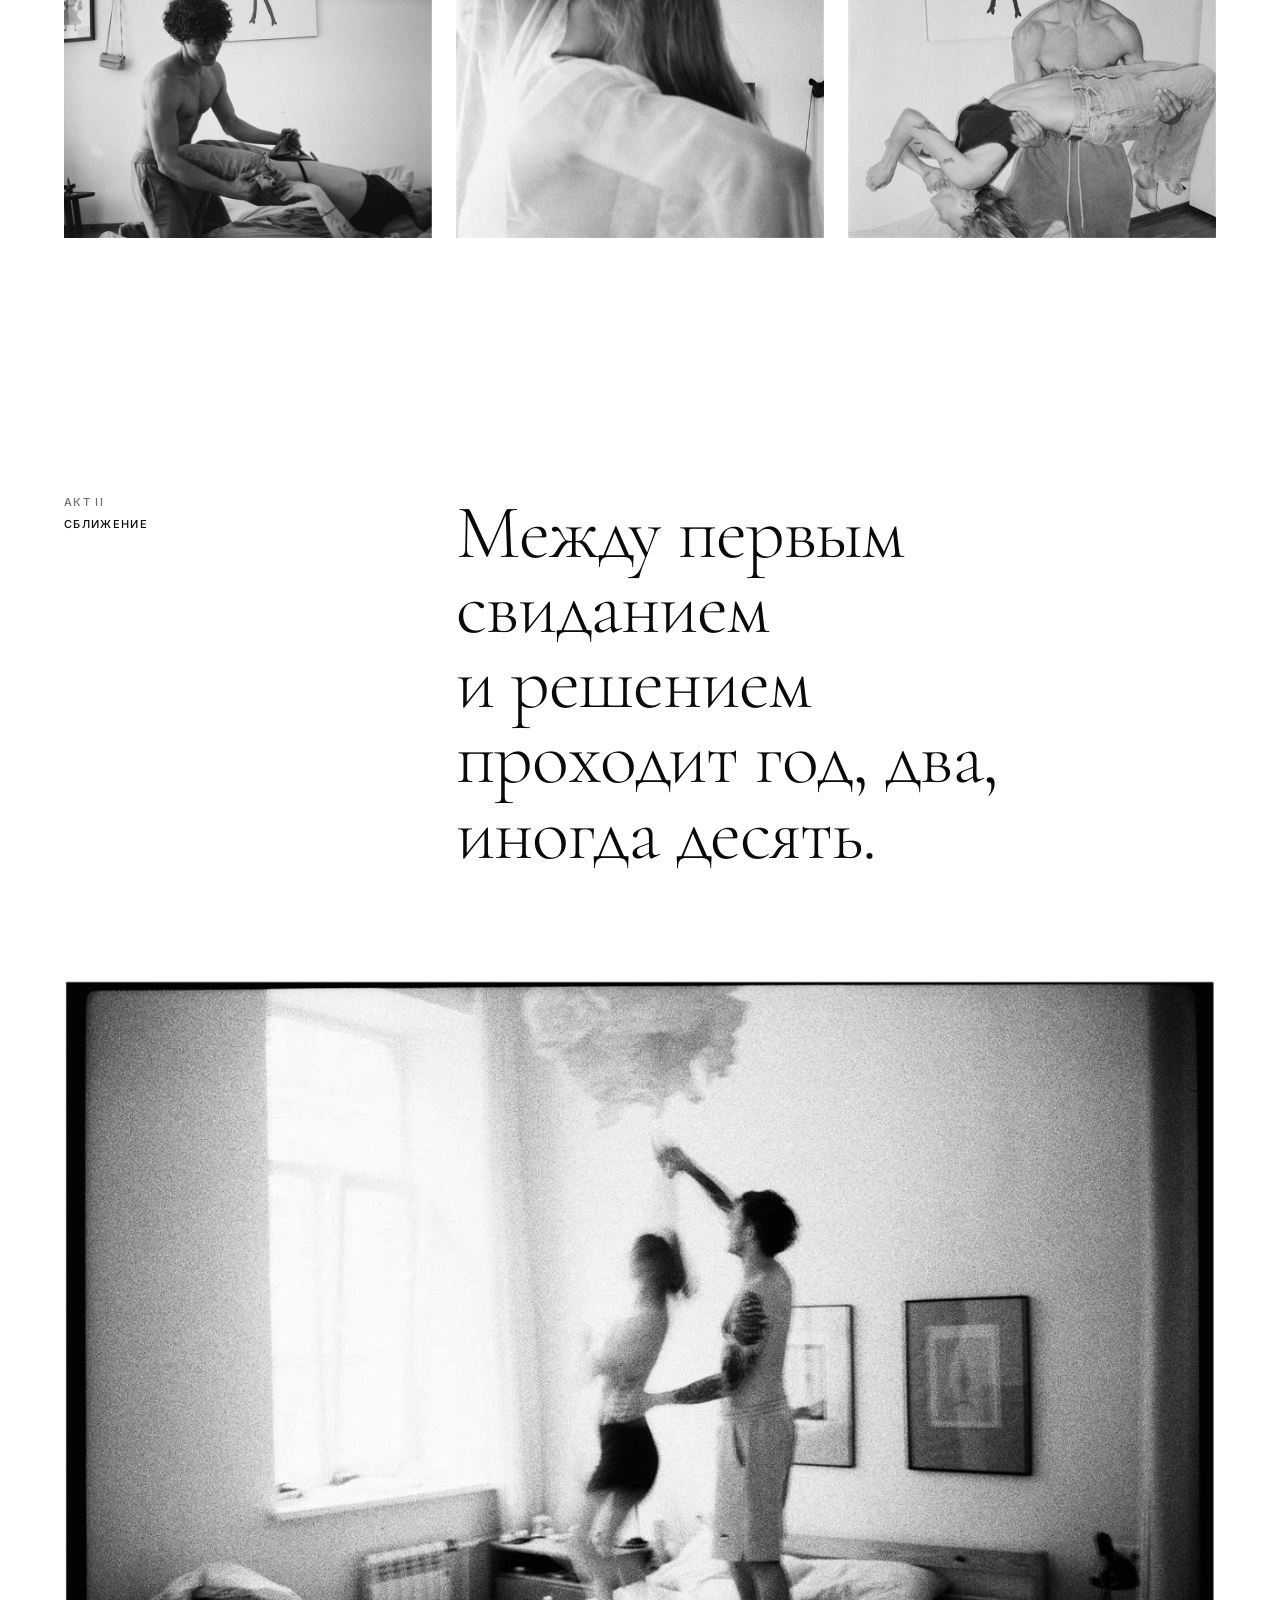
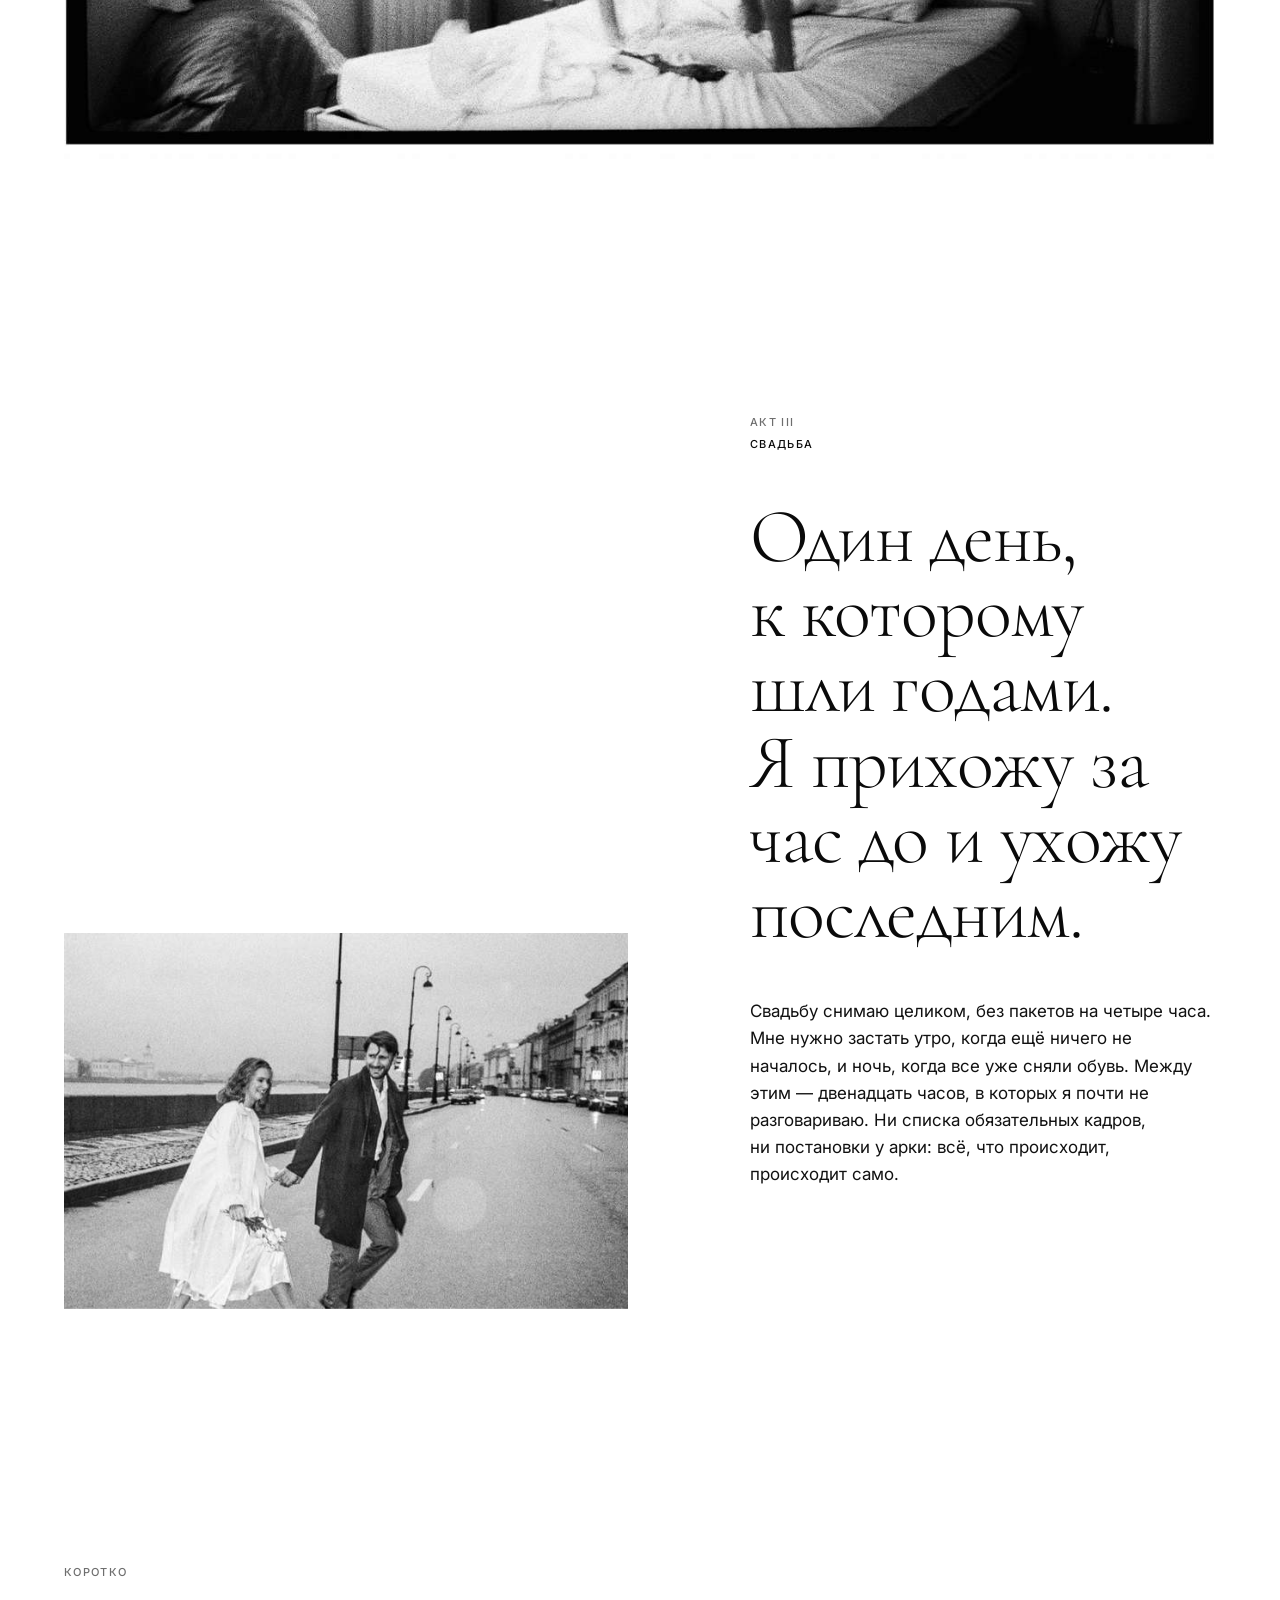
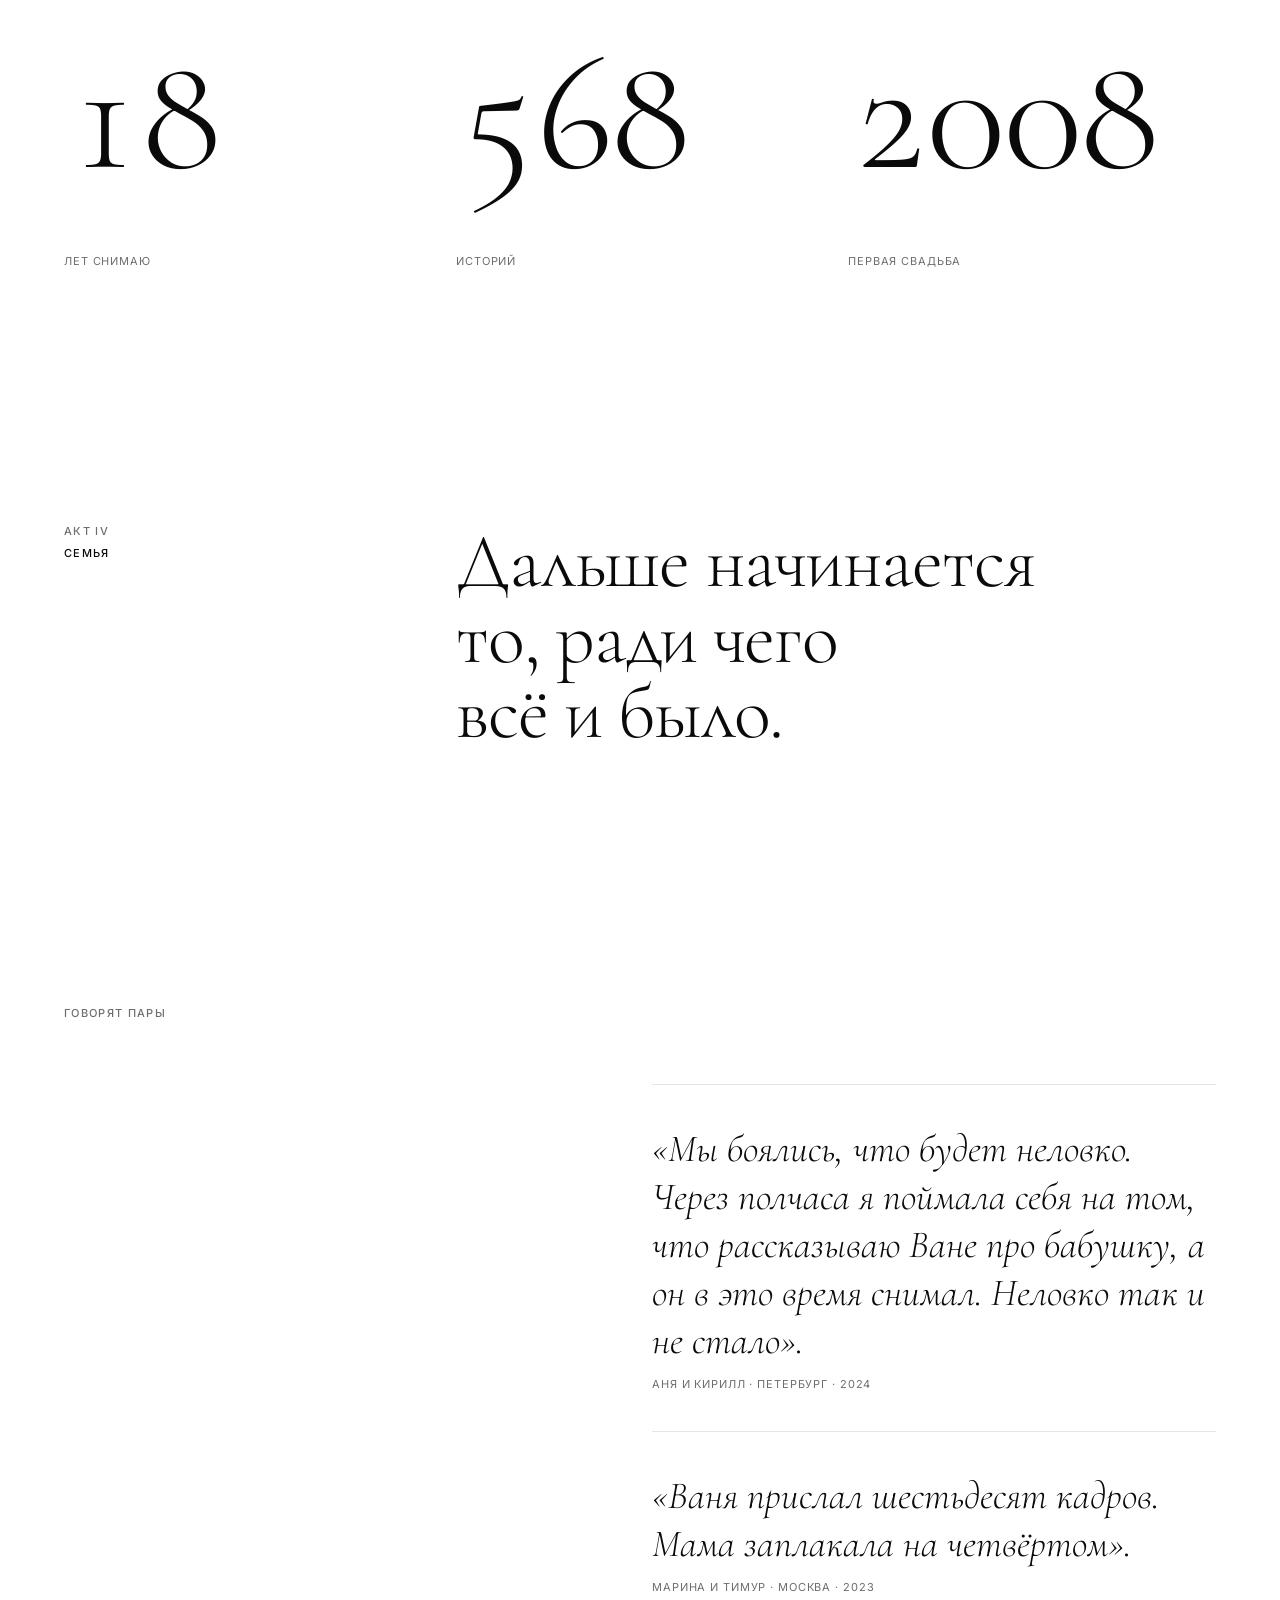
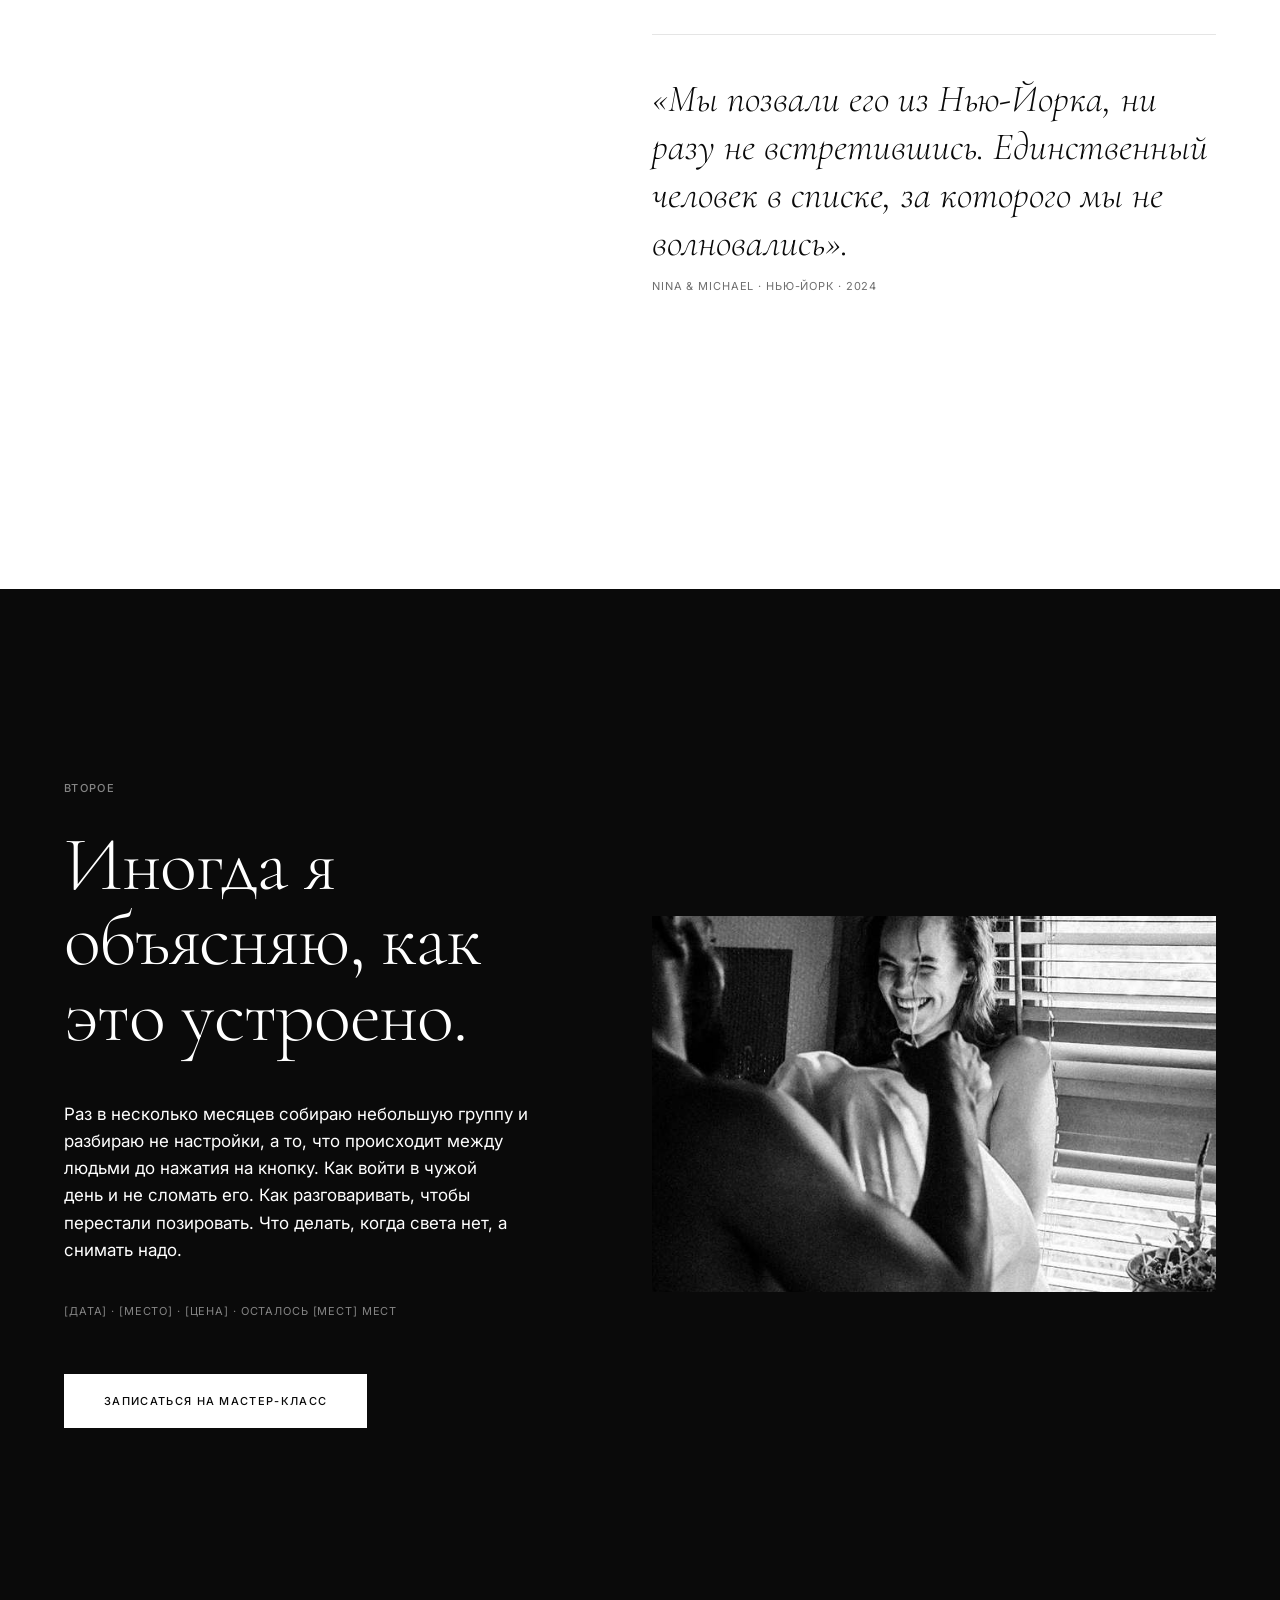
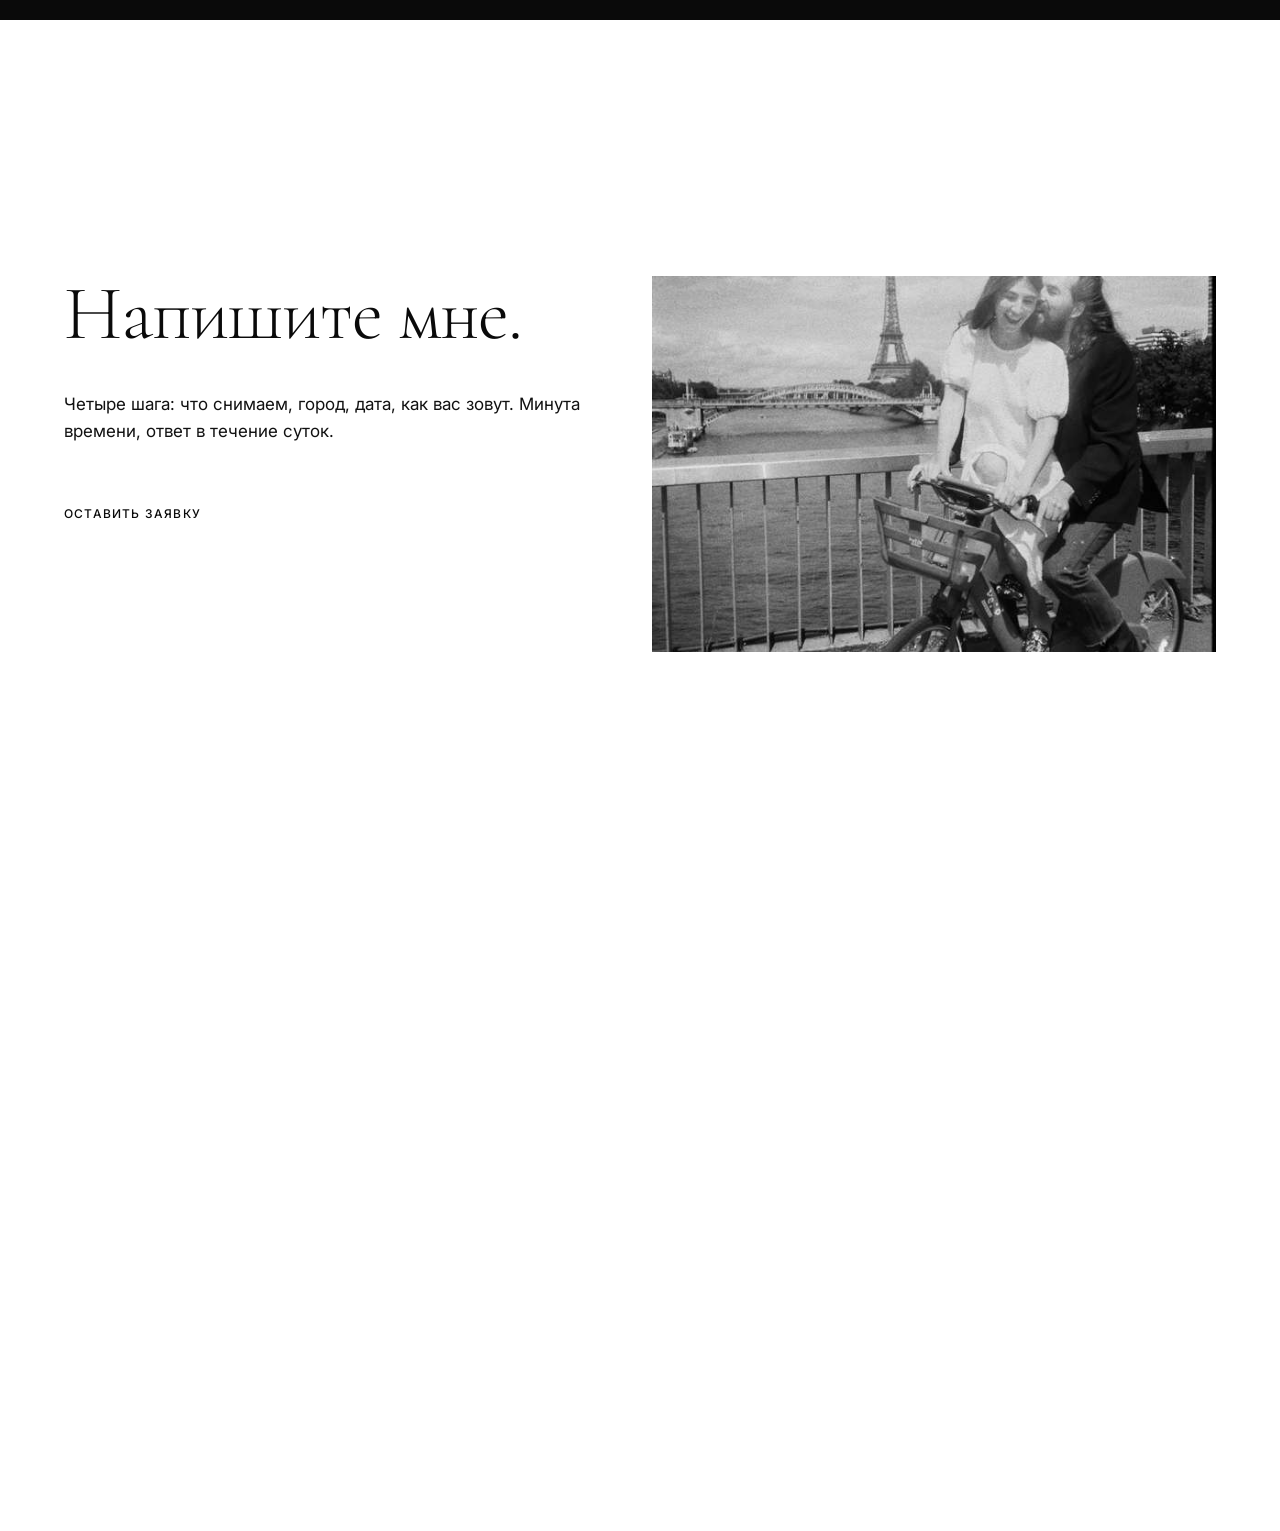
==== commit 4a3e184a: "Главная: возвращены исходные фото, кадры Жени и Никиты — только в истории Плёнка, Акт III, «Напишите" ====
--- a/index.html
+++ b/index.html
@@ -167,7 +167,7 @@
     <!-- Один кадр вместо двух в ряд: горизонтальный, на половину экрана. -->
     <div class="grid" style="margin-top:128px">
       <div style="grid-column:1 / span 6">
-        <div class="mask reveal" data-tilt><div class="inner ph" style="aspect-ratio:3/2"><img src="img/w01.jpg" alt="Пара идёт по ночной улице в свете фонарей, Москва" loading="lazy"></div></div>
+        <div class="mask reveal" data-tilt><div class="inner ph" style="aspect-ratio:3/2"><img src="img/q02.jpg" alt="Двое на гранитных ступенях у воды, Петербург" loading="lazy"></div></div>
       </div>
     </div>
   </section>
@@ -195,10 +195,10 @@
         <div class="mask reveal" data-tilt><div class="inner ph" style="aspect-ratio:3/2"><img src="img/lf03.jpg" alt="Подушечный бой в постели" loading="lazy"></div></div>
       </div>
       <div style="grid-column:5 / span 4">
-        <div class="mask reveal d1" data-tilt><div class="inner ph" style="aspect-ratio:3/2"><img src="img/zn/zn-15.webp" alt="Букет над пустым проспектом, чёрно-белый кадр" loading="lazy"></div></div>
+        <div class="mask reveal d1" data-tilt><div class="inner ph" style="aspect-ratio:3/2"><img src="img/lf01.jpg" alt="Силуэт поцелуя сквозь занавесь" loading="lazy"></div></div>
       </div>
       <div style="grid-column:9 / span 4">
-        <div class="mask reveal d2" data-tilt><div class="inner ph" style="aspect-ratio:3/2"><img src="img/zn/zn-20.webp" alt="Она смеётся, последний кадр вечера, чёрно-белый" loading="lazy"></div></div>
+        <div class="mask reveal d2" data-tilt><div class="inner ph" style="aspect-ratio:3/2"><img src="img/lf02.jpg" alt="Он поднимает её на руки, оба смеются" loading="lazy"></div></div>
       </div>
     </div>
   </section>
@@ -223,7 +223,7 @@
   <section class="sec wrap">
     <div class="grid" style="align-items:end">
       <div style="grid-column:1 / span 6">
-        <div class="mask reveal" data-tilt><div class="inner ph" style="aspect-ratio:3/2"><img src="img/zn/zn-18.webp" alt="Руки вскинуты над Невой, Петербург" loading="lazy"></div></div>
+        <div class="mask reveal" data-tilt><div class="inner ph" style="aspect-ratio:3/2"><img src="img/q07.jpg" alt="Жених и невеста бегут по набережной, Петербург" loading="lazy"></div></div>
       </div>
       <div class="fu" style="grid-column:8 / span 5;padding-bottom:120px">
         <p class="lbl">Акт III</p>
@@ -304,7 +304,7 @@
           <p style="margin-top:56px"><a class="btn" href="#masterclass">Записаться на мастер-класс</a></p>
         </div>
         <div style="grid-column:7 / span 6">
-          <div class="mask reveal" data-tilt><div class="inner ph" style="aspect-ratio:3/2"><img src="img/zn/zn-16.webp" alt="Поцелуй против закатного солнца" loading="lazy"></div></div>
+          <div class="mask reveal" data-tilt><div class="inner ph" style="aspect-ratio:3/2"><img src="img/v14.jpg" alt="Она смеётся, завёрнутая в простыню, у окна" loading="lazy"></div></div>
         </div>
       </div>
     </div>
@@ -318,7 +318,7 @@
         <p style="margin-top:56px"><a class="nav" href="zayavka.html">Оставить заявку</a></p>
       </div>
       <div style="grid-column:7 / span 6">
-        <div class="mask reveal" data-tilt><div class="inner ph" style="aspect-ratio:3/2"><img src="img/zn/zn-11.webp" alt="Поцелуй в арке, свет сквозь решётку" loading="lazy"></div></div>
+        <div class="mask reveal" data-tilt><div class="inner ph" style="aspect-ratio:3/2"><img src="img/q12.jpg" alt="Двое едут на одном велосипеде" loading="lazy"></div></div>
       </div>
     </div>
   </section>
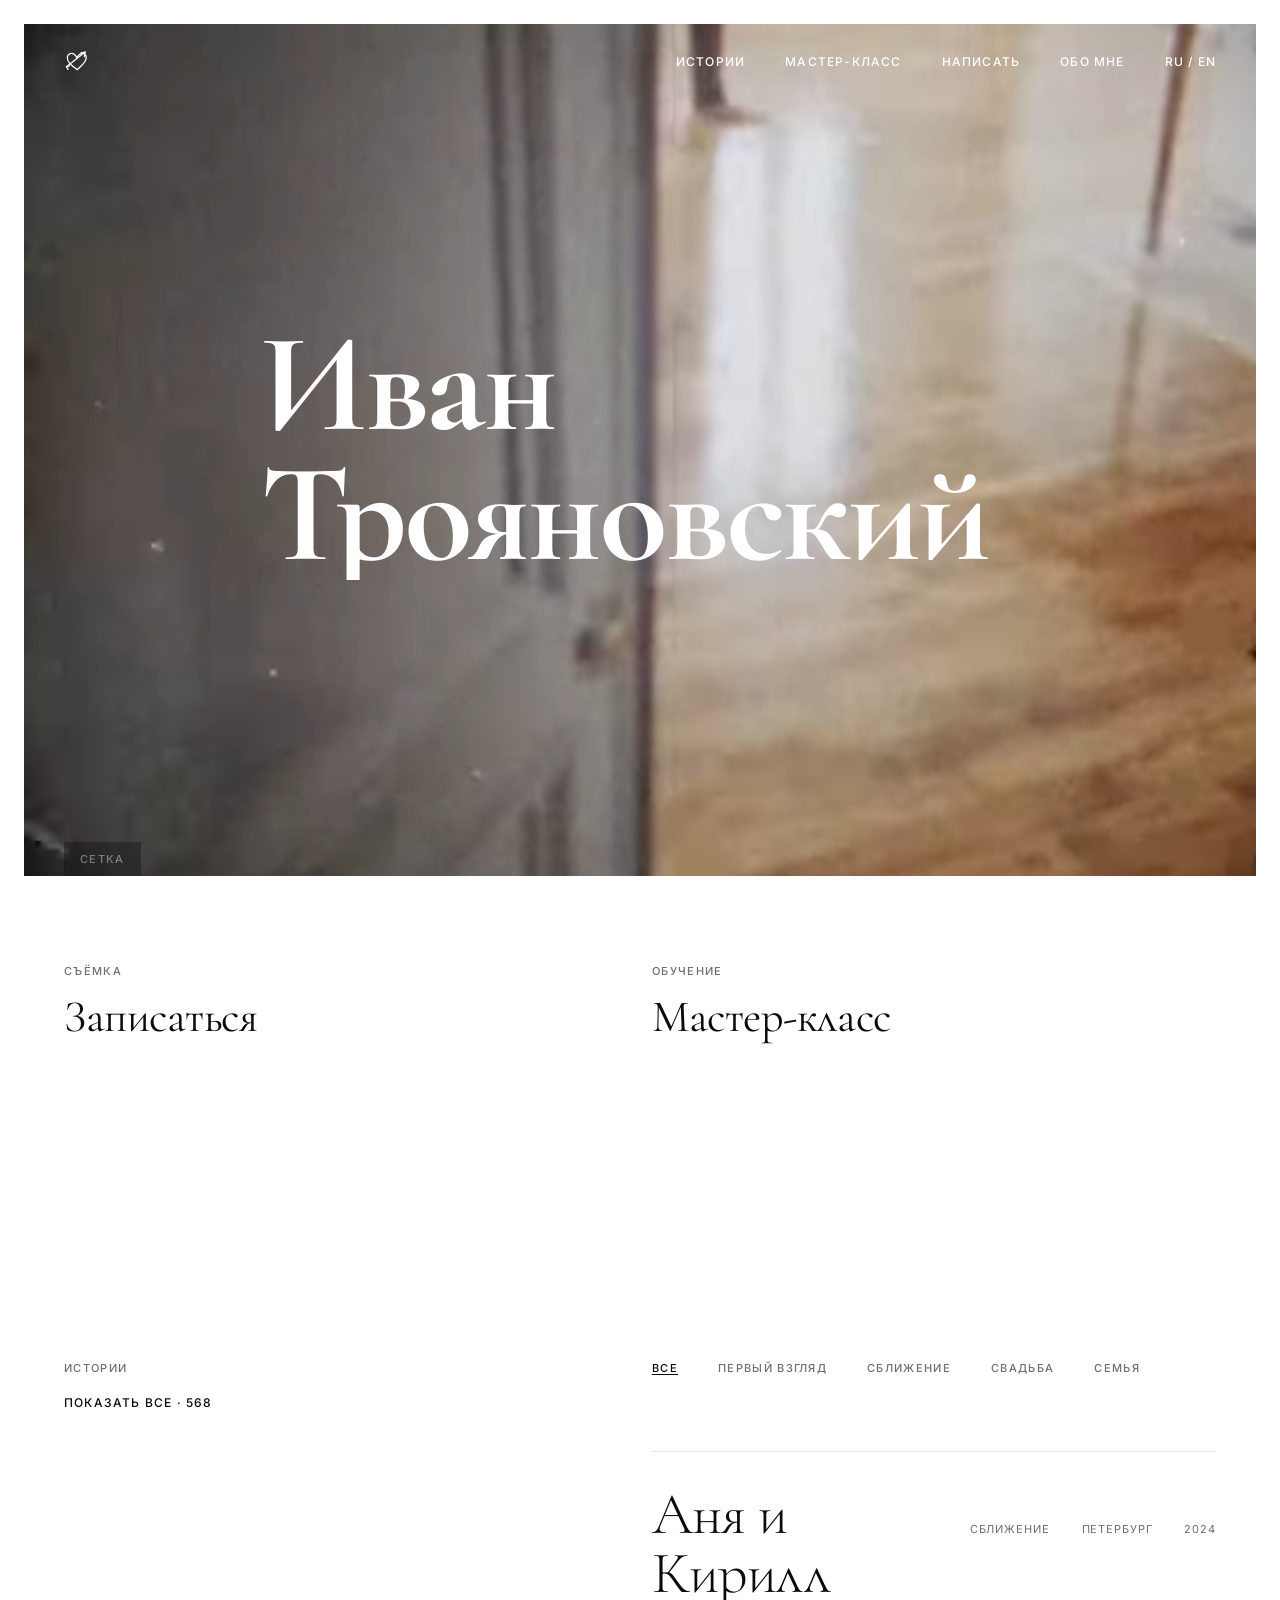
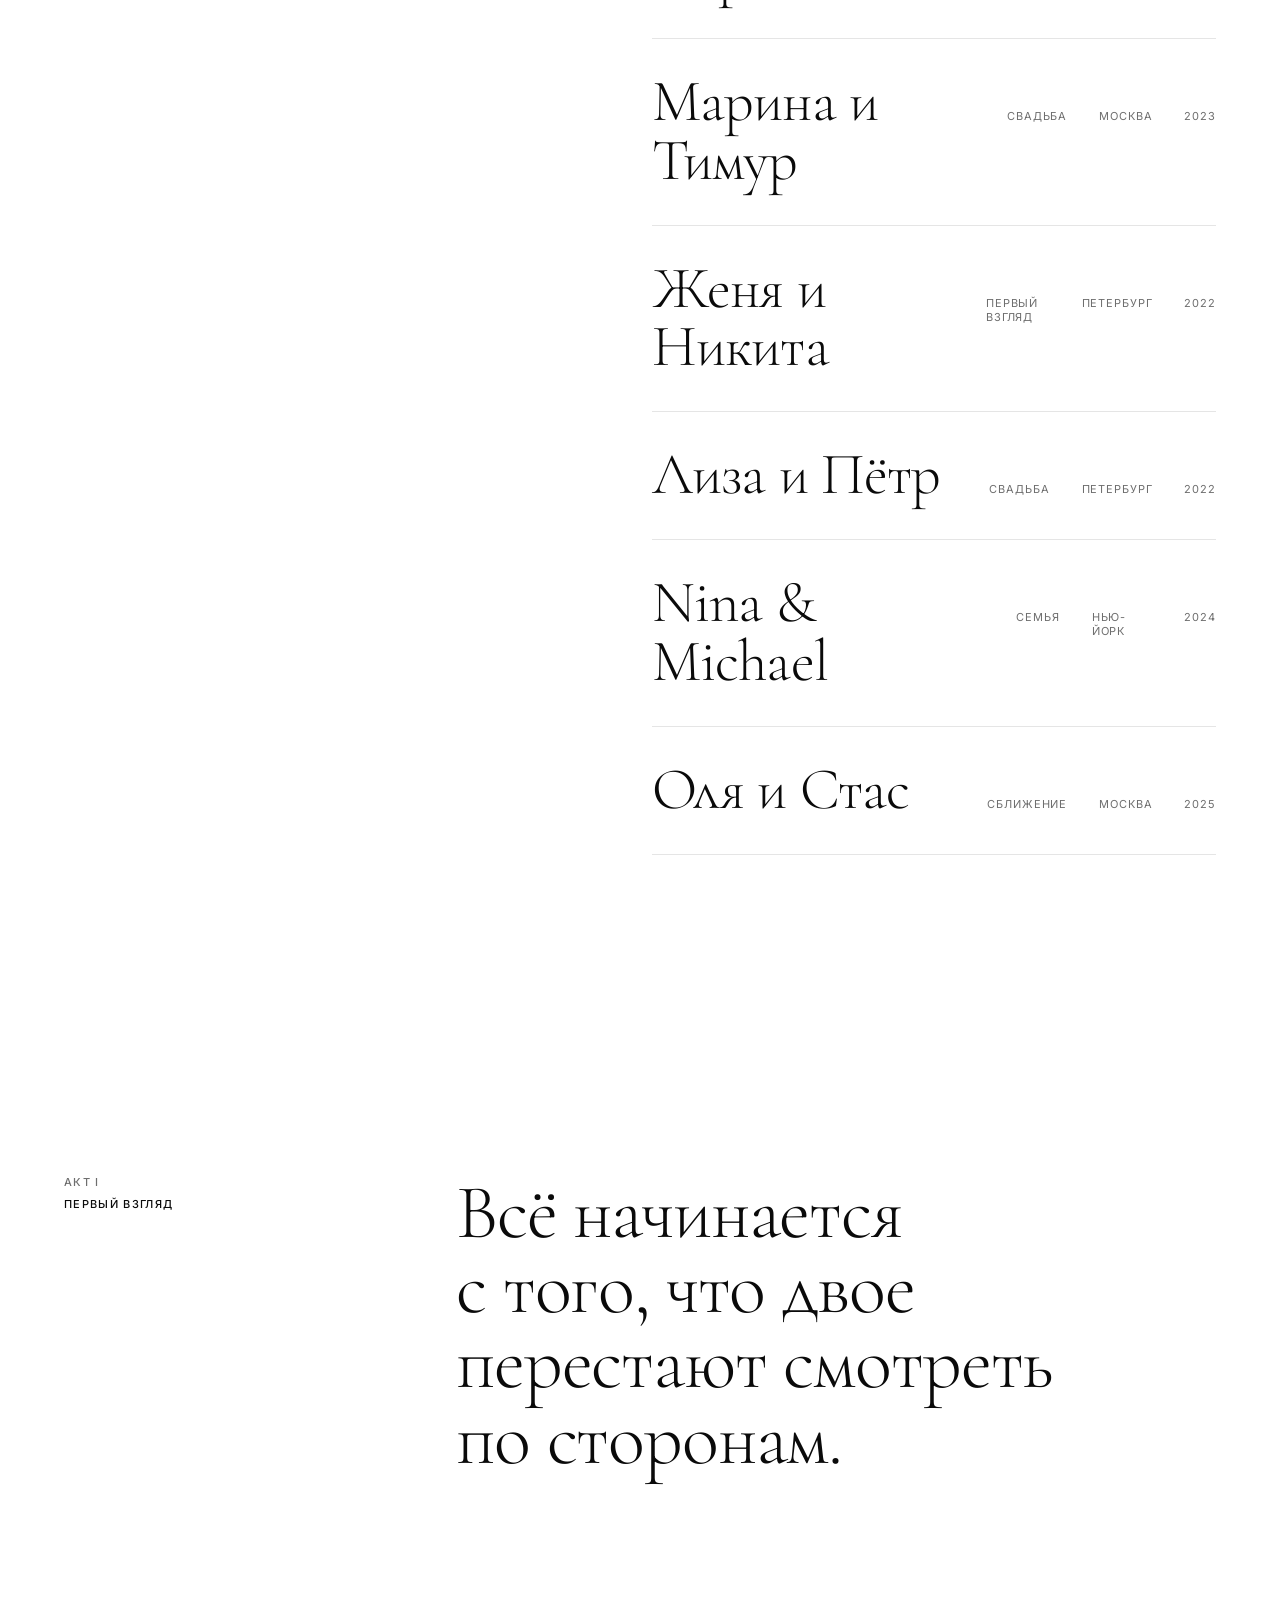
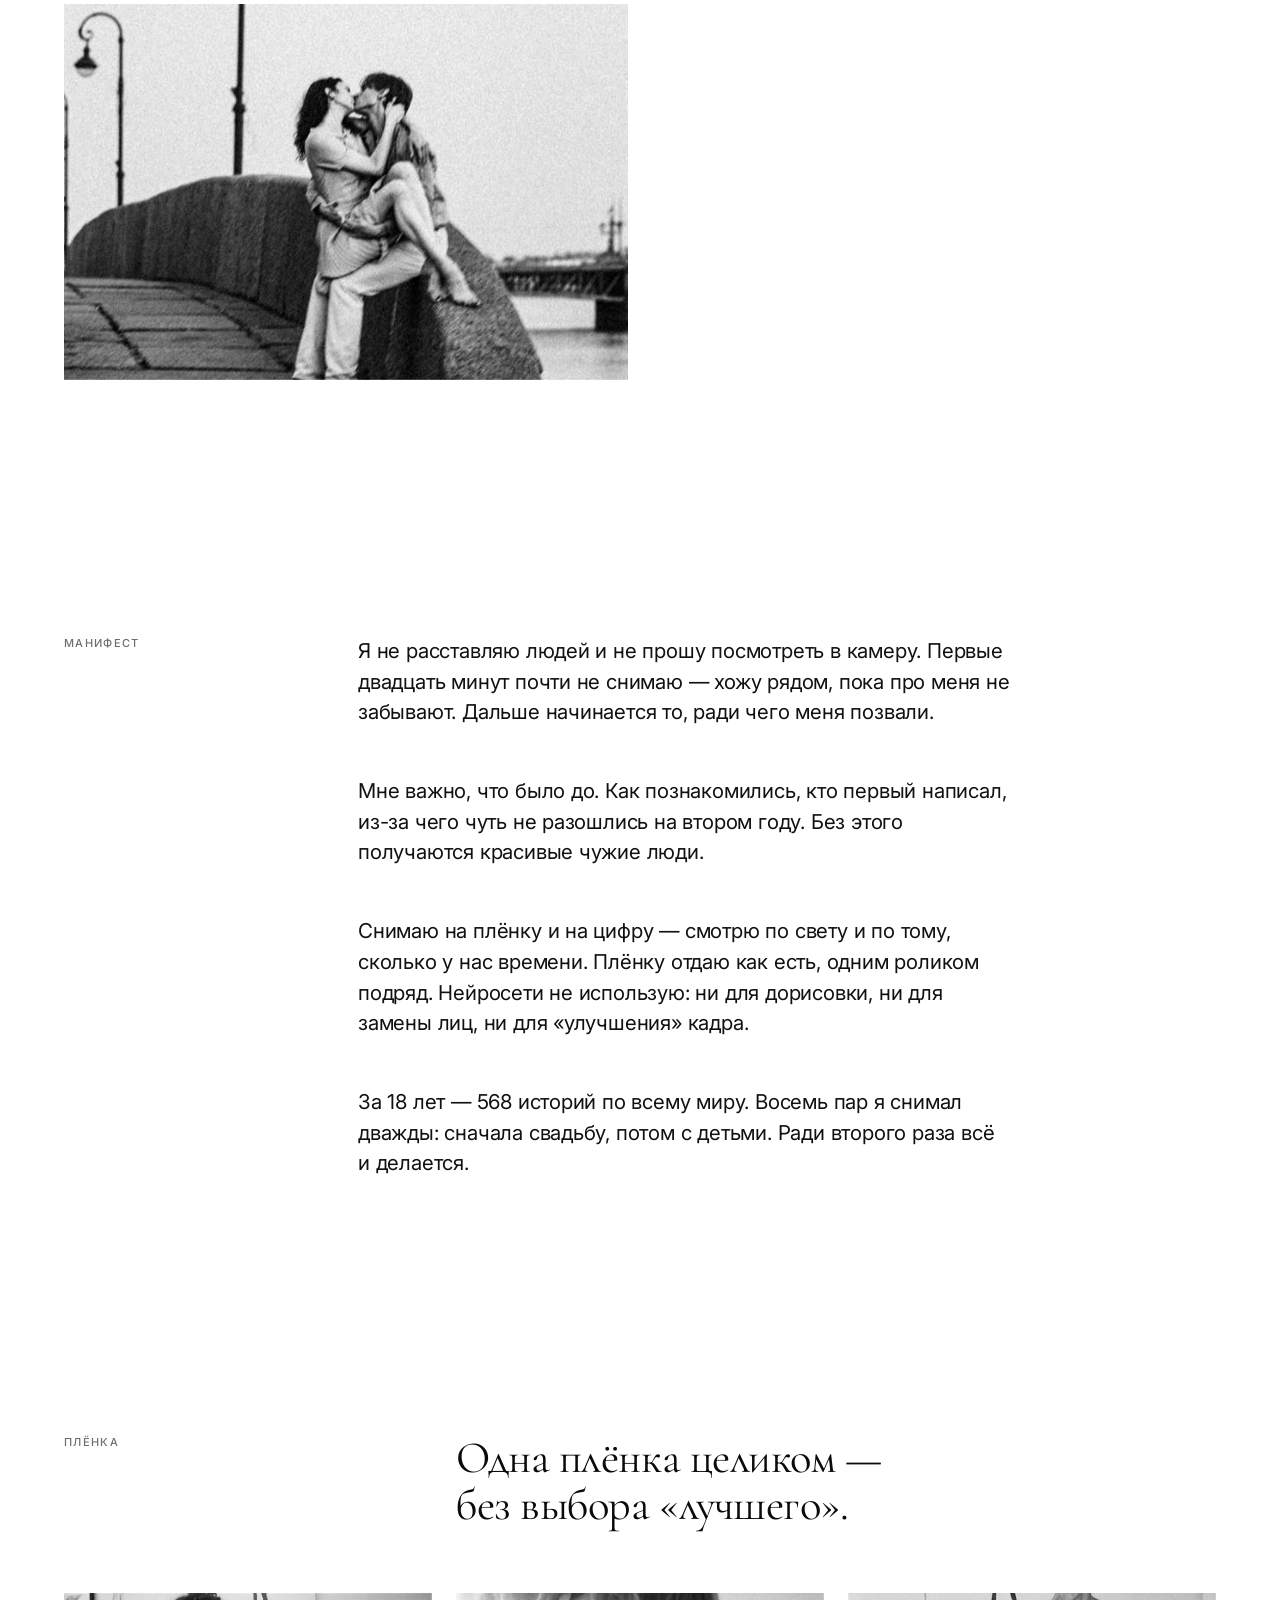
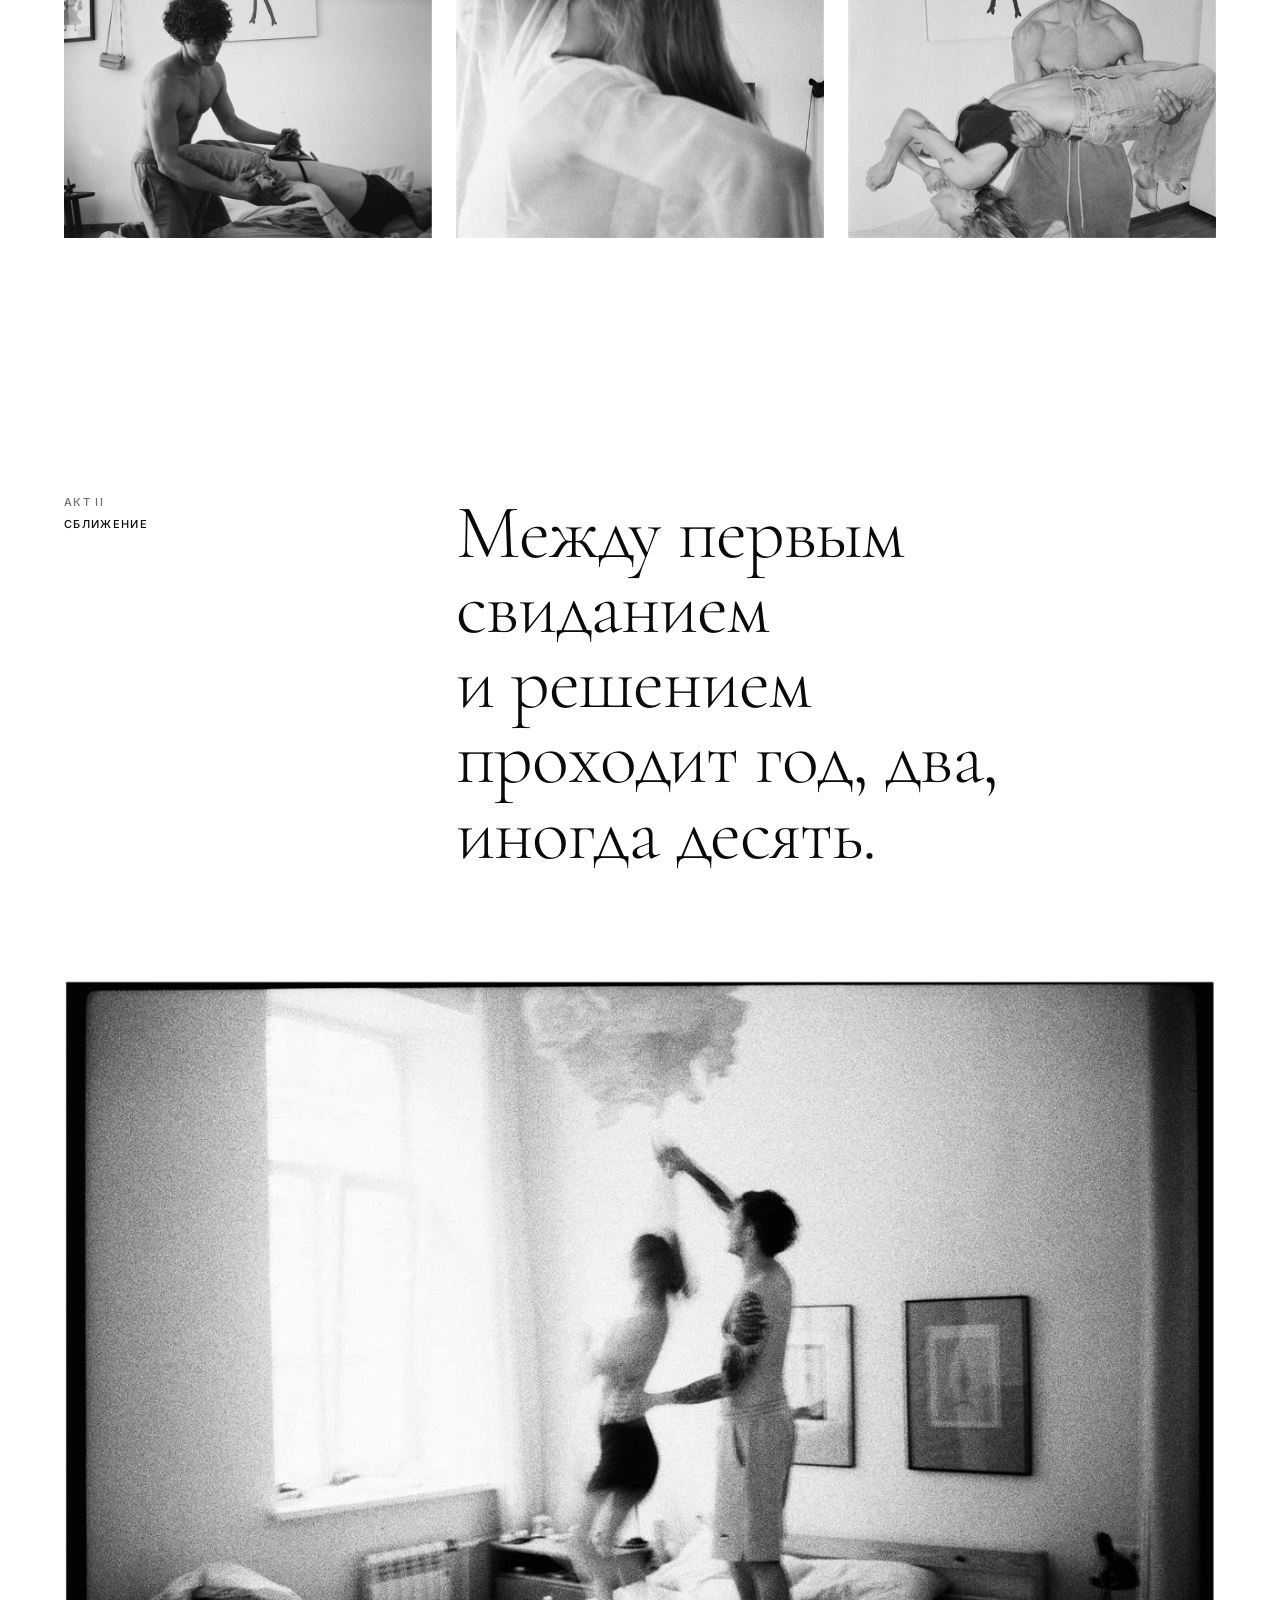
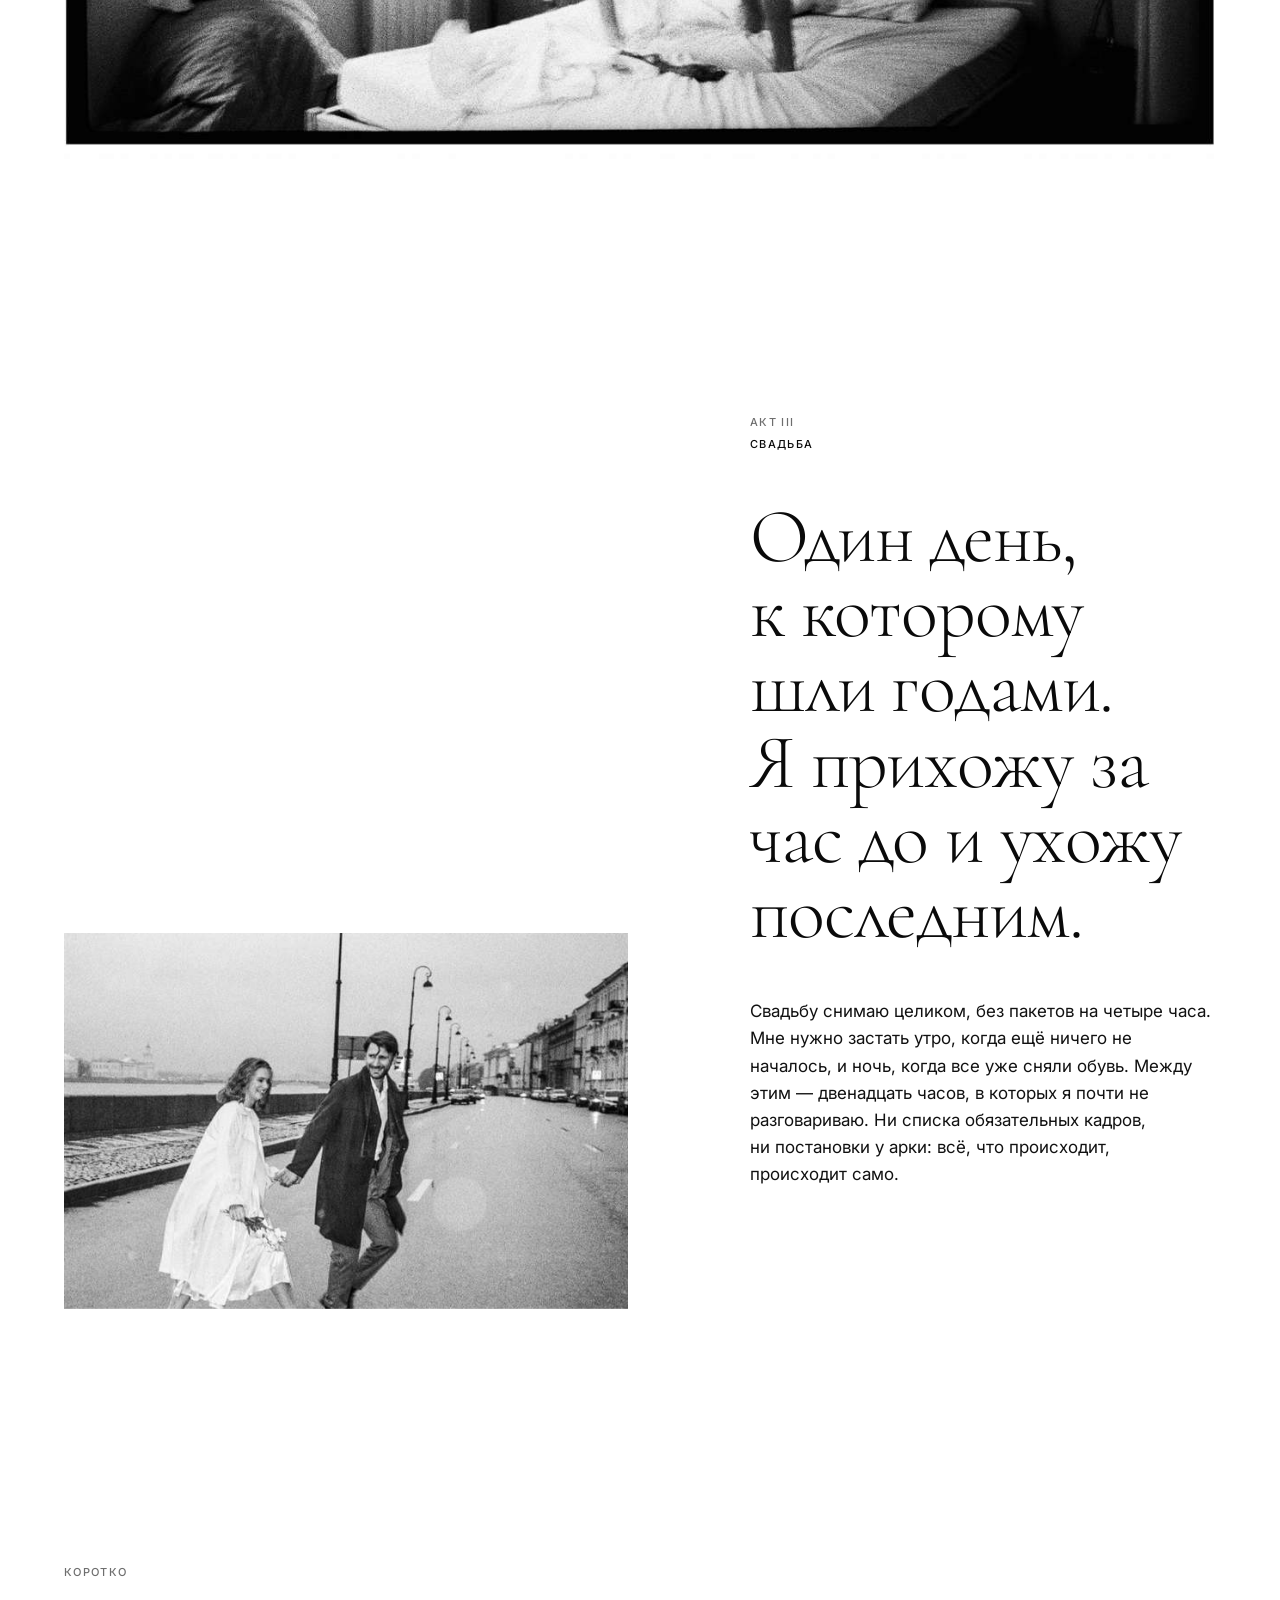
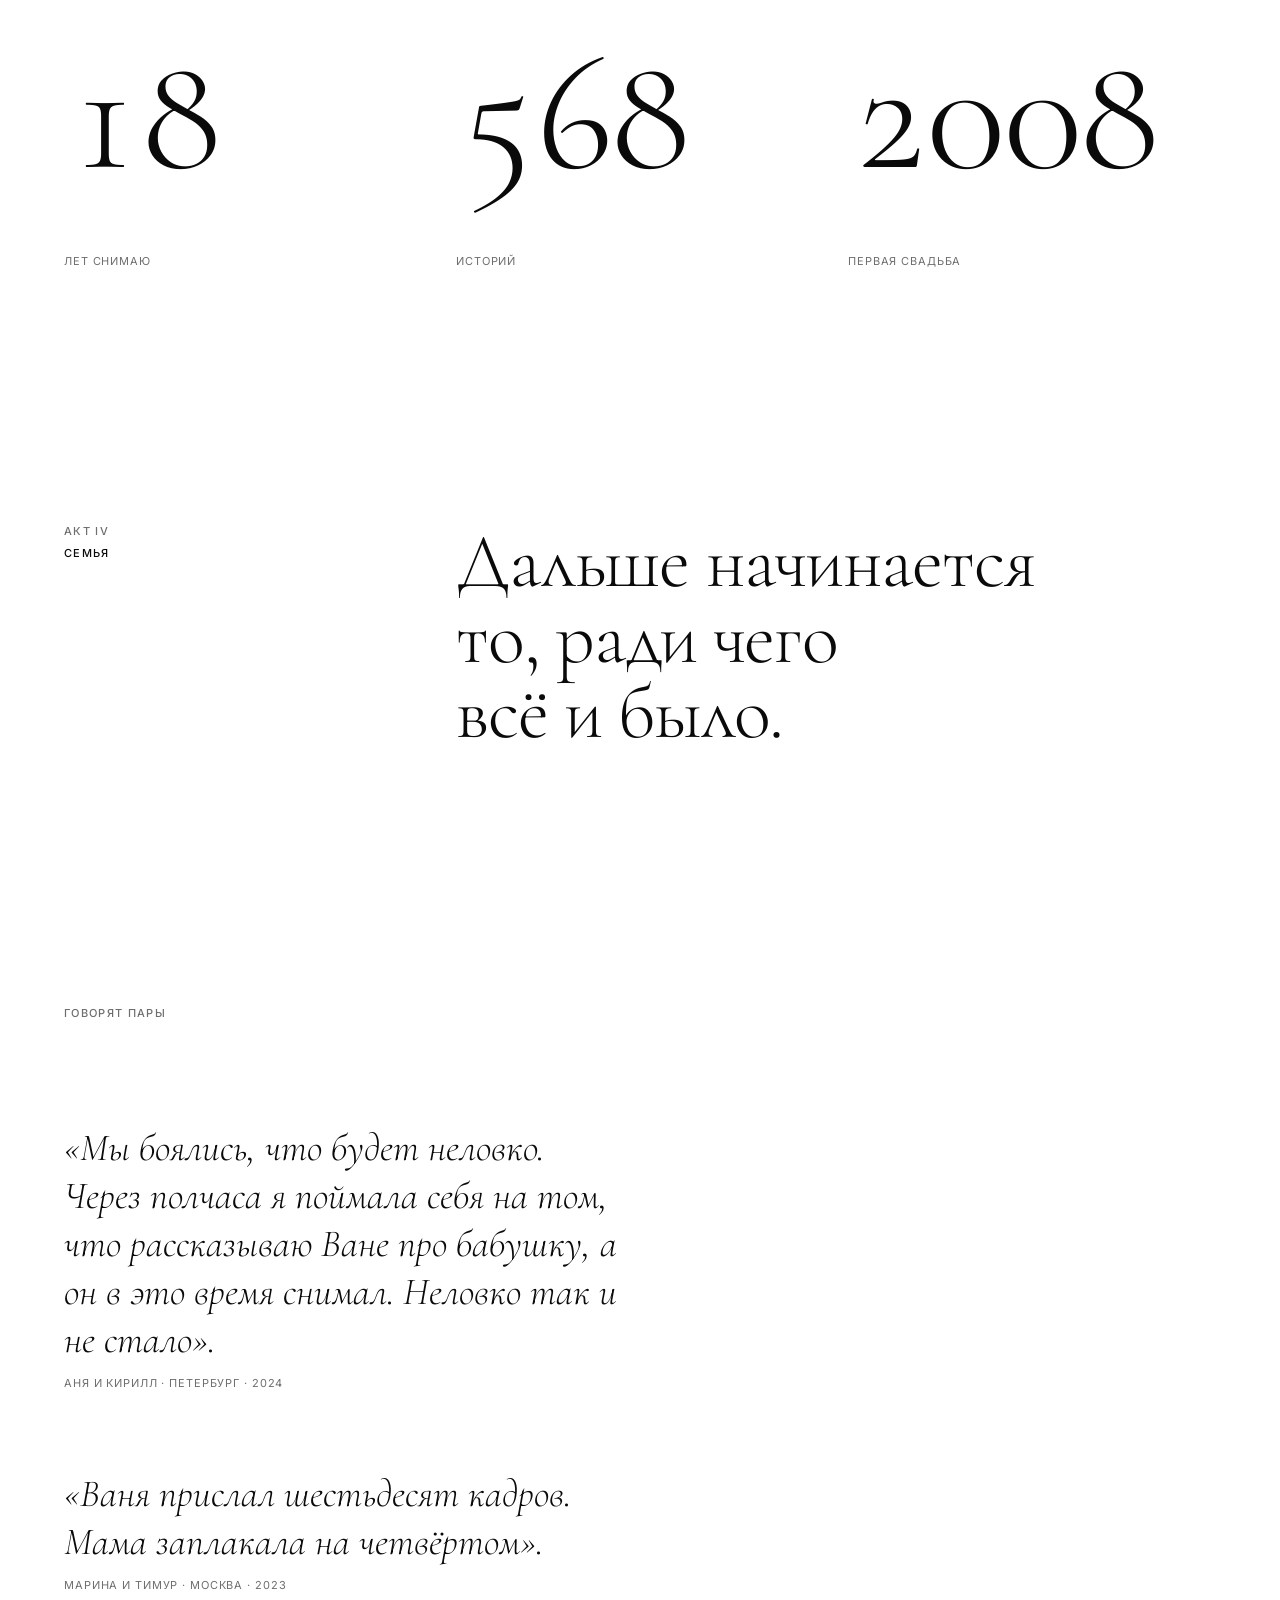
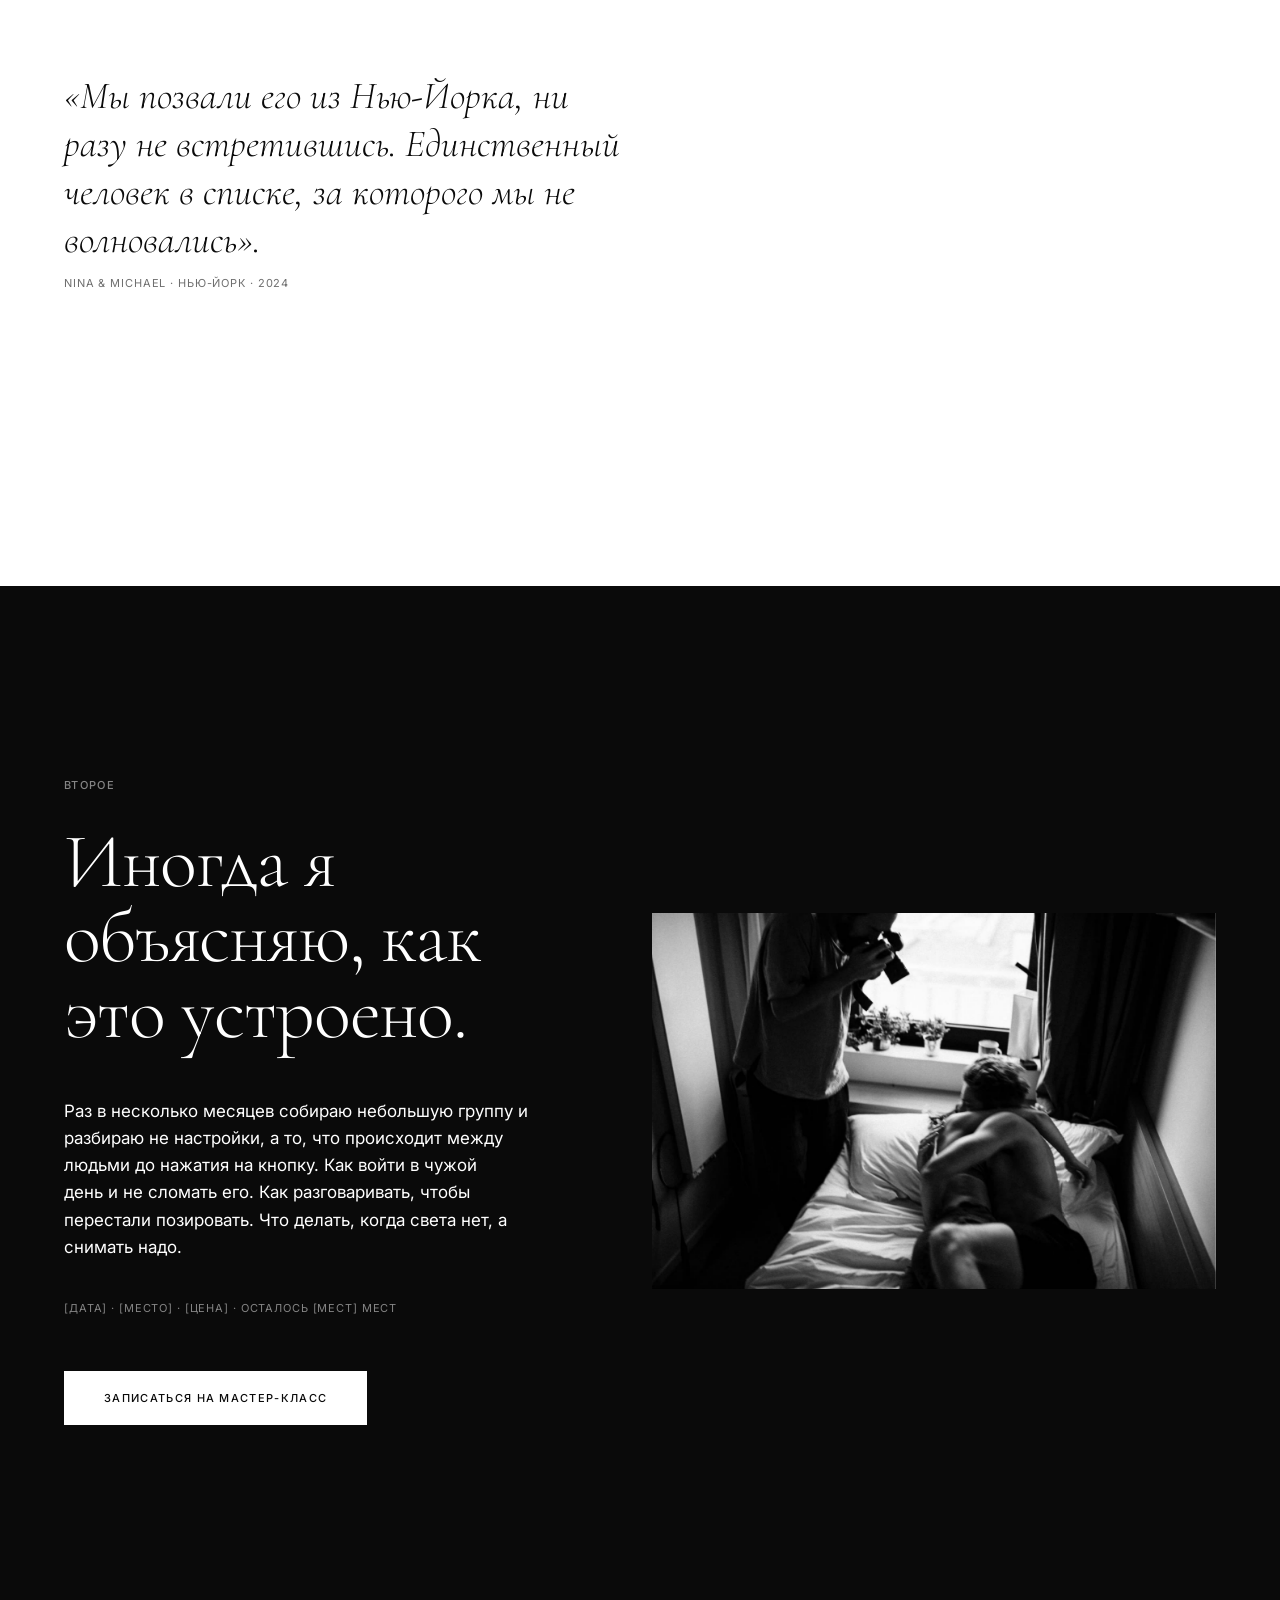
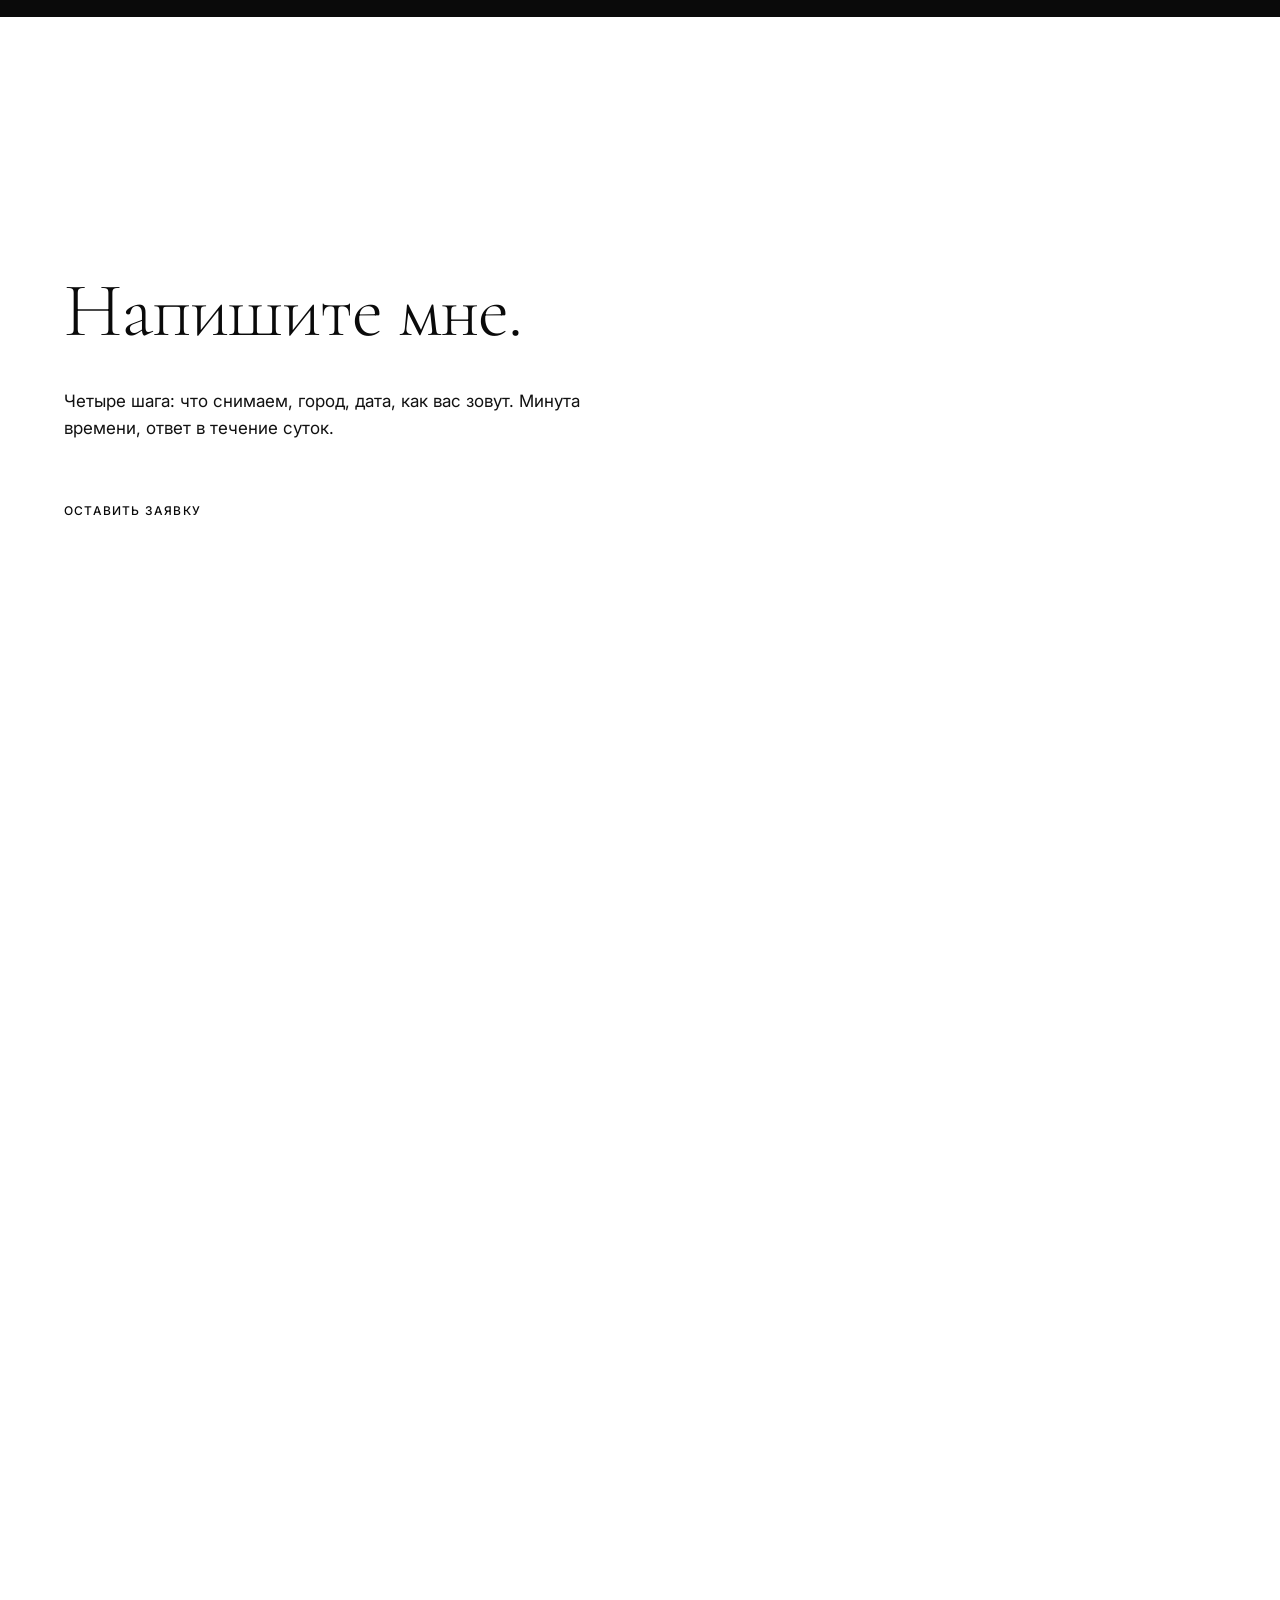
==== commit 576a5bde: "Главная: подпись героя убрана, новое фото мастер-класса, правки вёрстки Подпись «Снимаю любовь с 200" ====
--- a/index.html
+++ b/index.html
@@ -69,7 +69,6 @@
               <span class="namemark-line"><span>Иван</span></span>
               <span class="namemark-line"><span>Трояновский</span></span>
             </p>
-            <p class="herotag fu">Снимаю любовь с 2008 года: как встречаются, как решаются, как остаются вместе.</p>
           </div>
         </div>
       </div>
@@ -214,9 +213,12 @@
           <h2 class="h2">Между первым свиданием и решением проходит год, два, иногда десять.</h2>
         </div>
       </div>
-      <!-- Кадр во весь экран: ни раскрытия маской, ни наклона за курсором.
-           Правило DESIGN.md §7: фото во весь экран живёт без анимации. -->
-      <div class="mask"><div class="inner ph" style="height:88vh;min-height:420px"><img src="img/w03.jpg" alt="Марина и Тимур дурачатся на кровати в гостиничном номере, Москва" loading="lazy"></div></div>
+      <!-- Кадр во весь экран: ни раскрытия маской, ни наклона за курсором
+           (§7.8-бис). Явно на сетке — grid-column:1/span12, не просто
+           «широкий div» мимо 12 колонок. -->
+      <div class="grid">
+        <div class="mask" style="grid-column:1 / span 12"><div class="inner ph" style="height:88vh;min-height:420px"><img src="img/w03.jpg" alt="Марина и Тимур дурачатся на кровати в гостиничном номере, Москва" loading="lazy"></div></div>
+      </div>
     </div>
   </section>
 
@@ -266,10 +268,10 @@
 
   <section class="sec wrap">
     <p class="lbl fu" style="margin-bottom:64px">Говорят пары</p>
-    <!-- Ширина блока — та же правая половина, что у таблицы историй. -->
+    <!-- Блок слева, без разделительных линий под цитатами. -->
     <div class="grid">
-    <div style="grid-column:7 / span 6">
-    <div class="voicewrap fu">
+    <div style="grid-column:1 / span 6">
+    <div class="voicewrap fu noline">
       <div class="voice">
         <p class="q">«Мы боялись, что будет неловко. Через полчаса я поймала себя на том, что рассказываю Ване про бабушку, а он в это время снимал. Неловко так и не стало».</p>
         <p class="cap">Аня и Кирилл · Петербург · 2024</p>
@@ -304,7 +306,7 @@
           <p style="margin-top:56px"><a class="btn" href="#masterclass">Записаться на мастер-класс</a></p>
         </div>
         <div style="grid-column:7 / span 6">
-          <div class="mask reveal" data-tilt><div class="inner ph" style="aspect-ratio:3/2"><img src="img/v14.jpg" alt="Она смеётся, завёрнутая в простыню, у окна" loading="lazy"></div></div>
+          <div class="mask reveal" data-tilt><div class="inner ph" style="aspect-ratio:3/2"><img src="img/masterclass.jpg" alt="Иван снимает пару, обнявшуюся на кровати у окна" loading="lazy"></div></div>
         </div>
       </div>
     </div>
@@ -317,8 +319,8 @@
         <p class="txt" style="margin-top:40px">Четыре шага: что снимаем, город, дата, как вас зовут. Минута времени, ответ в течение суток.</p>
         <p style="margin-top:56px"><a class="nav" href="zayavka.html">Оставить заявку</a></p>
       </div>
-      <div style="grid-column:7 / span 6">
-        <div class="mask reveal" data-tilt><div class="inner ph" style="aspect-ratio:3/2"><img src="img/q12.jpg" alt="Двое едут на одном велосипеде" loading="lazy"></div></div>
+      <div style="grid-column:8 / span 5">
+        <div class="mask reveal" data-tilt><div class="inner ph" style="aspect-ratio:4/5"><img src="img/q12.jpg" alt="Двое едут на одном велосипеде" loading="lazy"></div></div>
       </div>
     </div>
   </section>
--- a/assets/site.css
+++ b/assets/site.css
@@ -89,6 +89,9 @@
 .voicewrap{position:relative}
 .voice{position:relative;z-index:2;padding:40px 0;border-top:1px solid var(--hairline);transition:opacity 300ms var(--ease-ui)}
 .voice:last-of-type{border-bottom:1px solid var(--hairline)}
+/* Без разделительных линий (2026-09-06) — только на index.html, у
+   index-centered.html оставлен прежний вид, снимок для сравнения. */
+.voicewrap.noline .voice{border:0}
 
 /* Футер обнажается, а не появляется — § 7.5. Он лежит под страницей;
    уезжает вверх сам контент. .footshell — распорка в высоту футера, чтобы
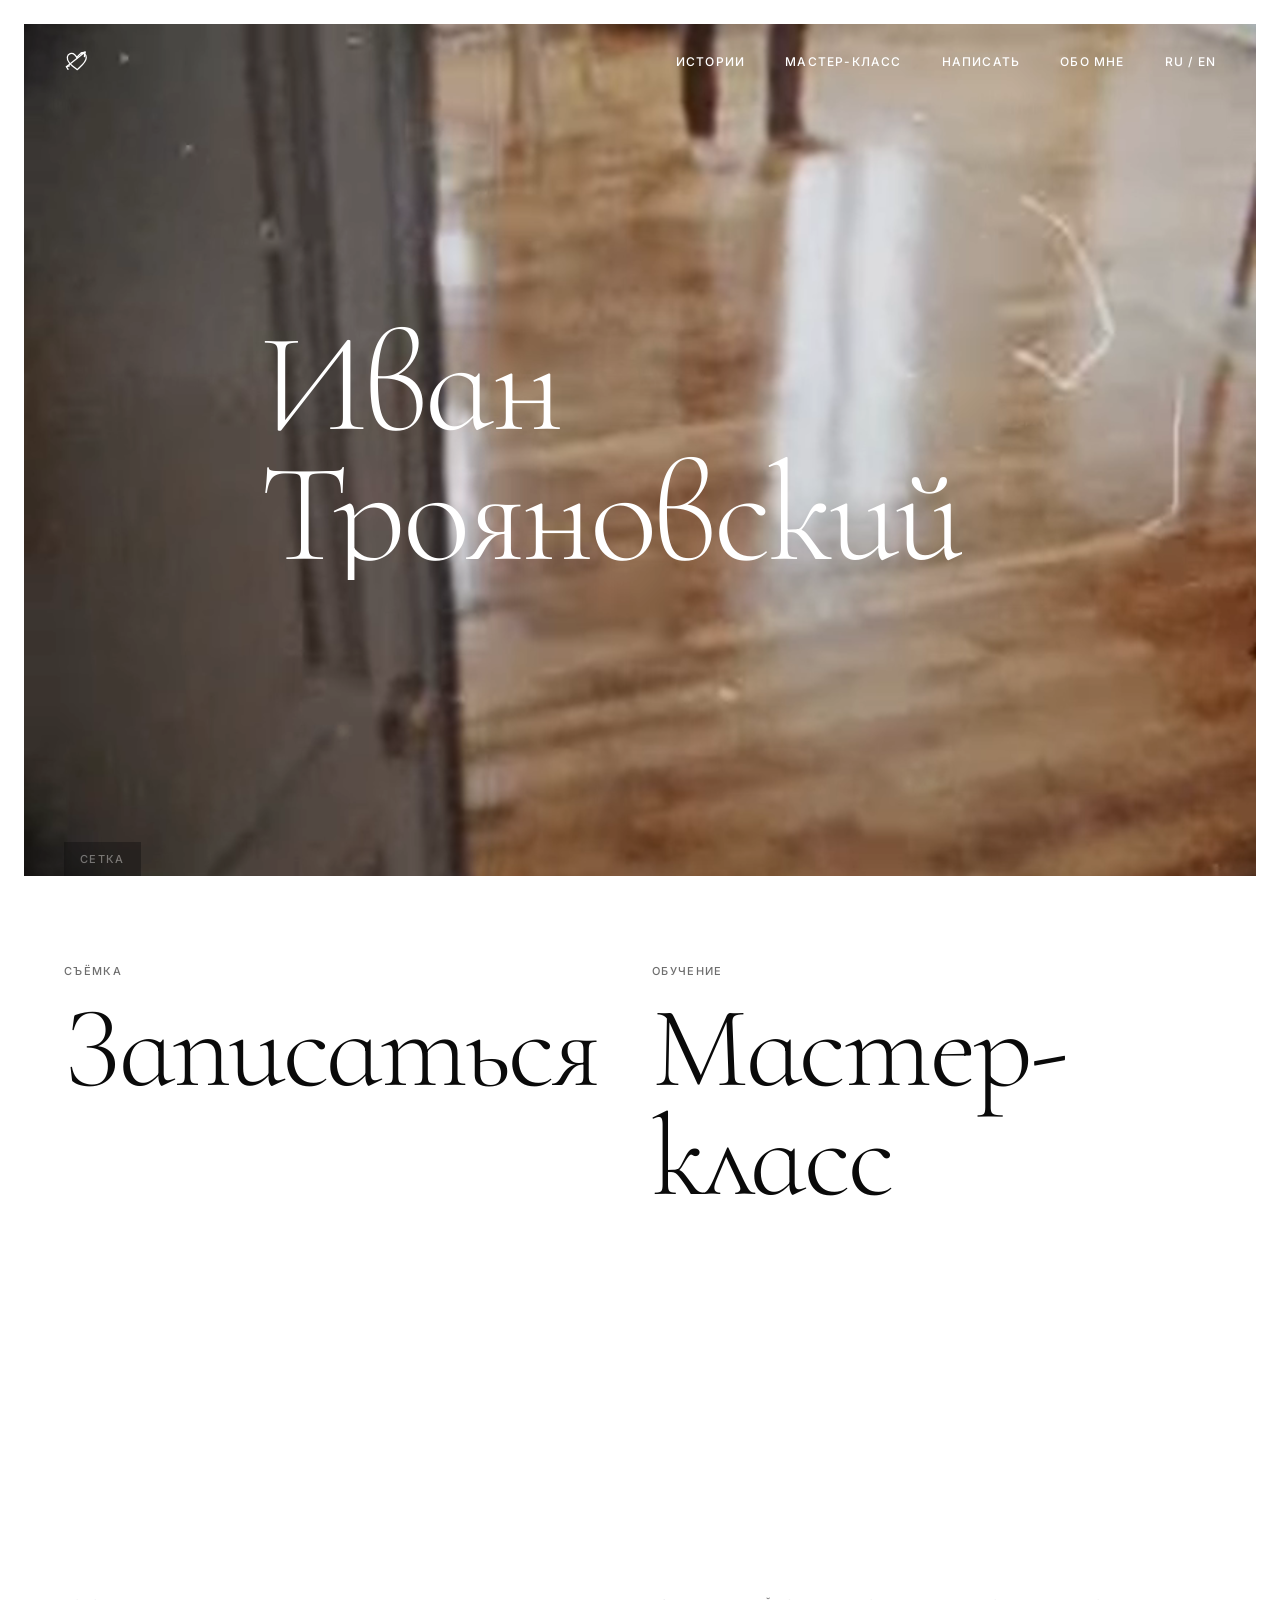
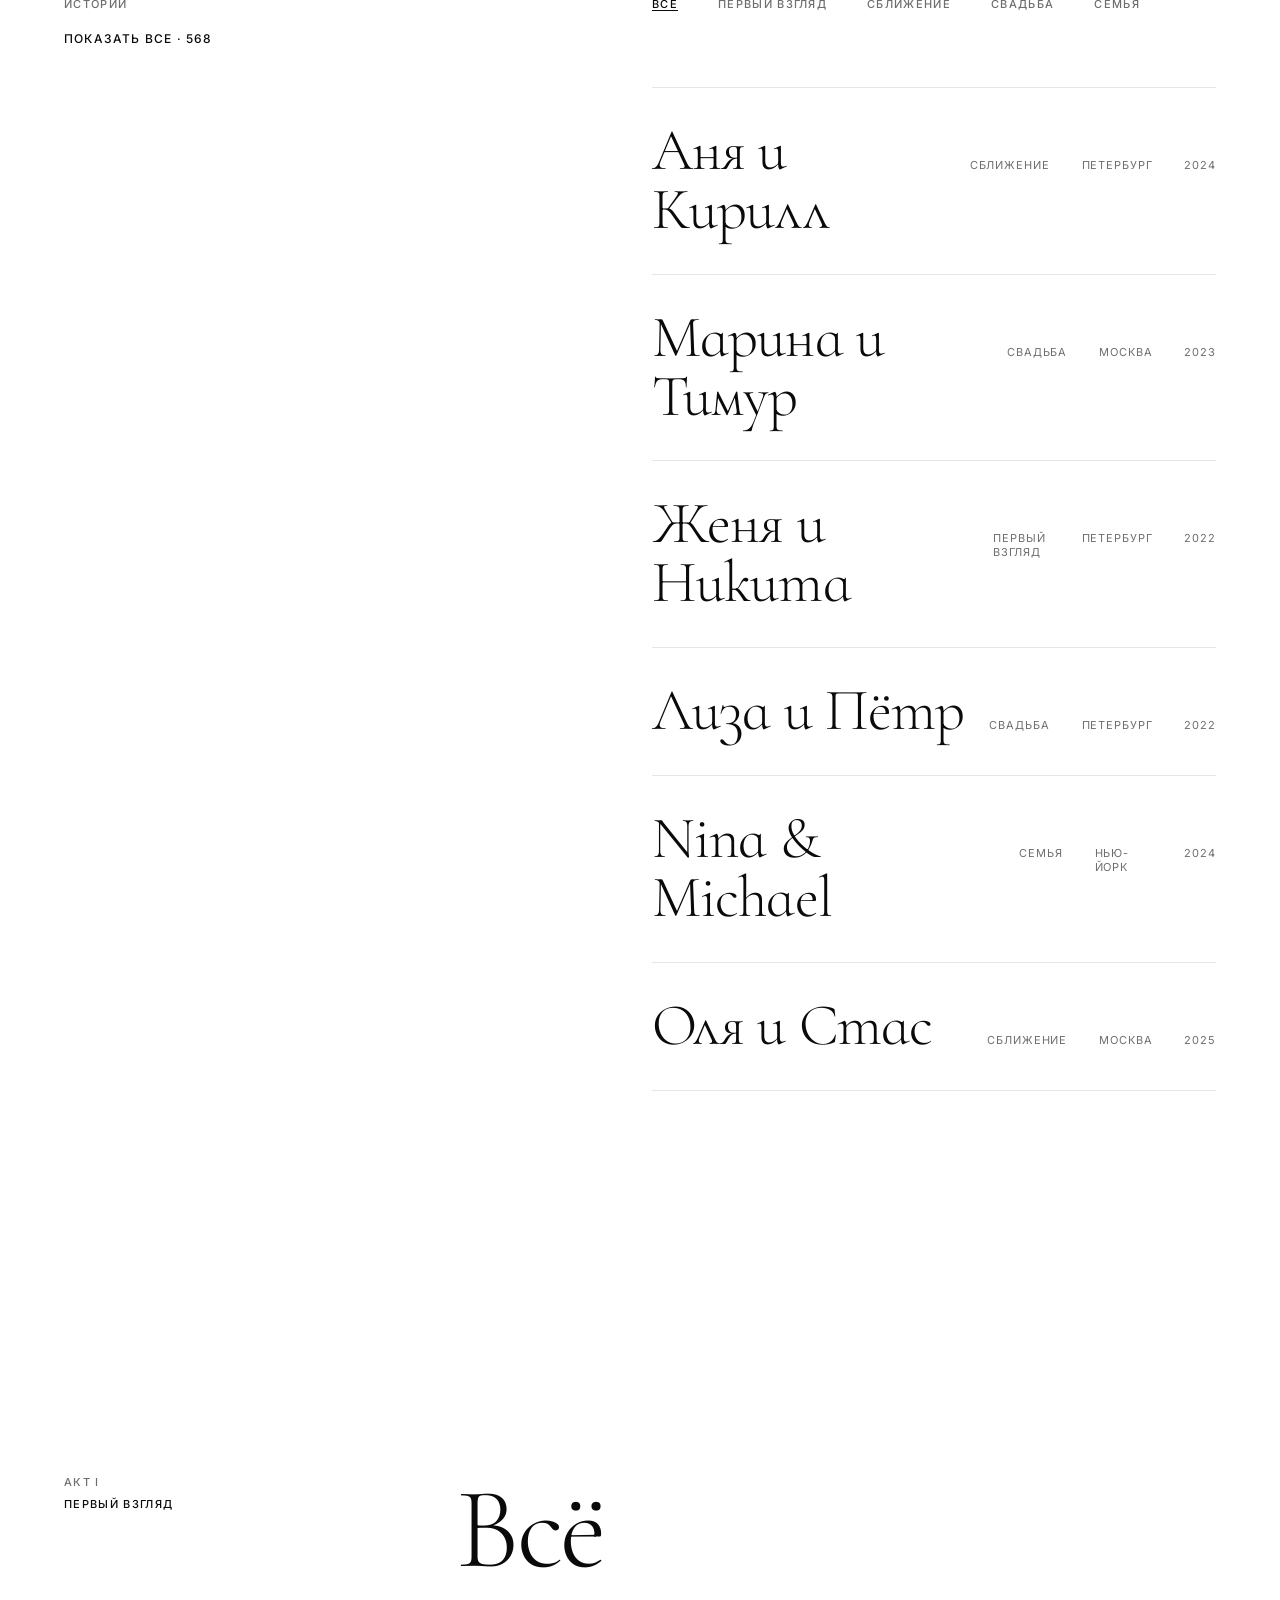
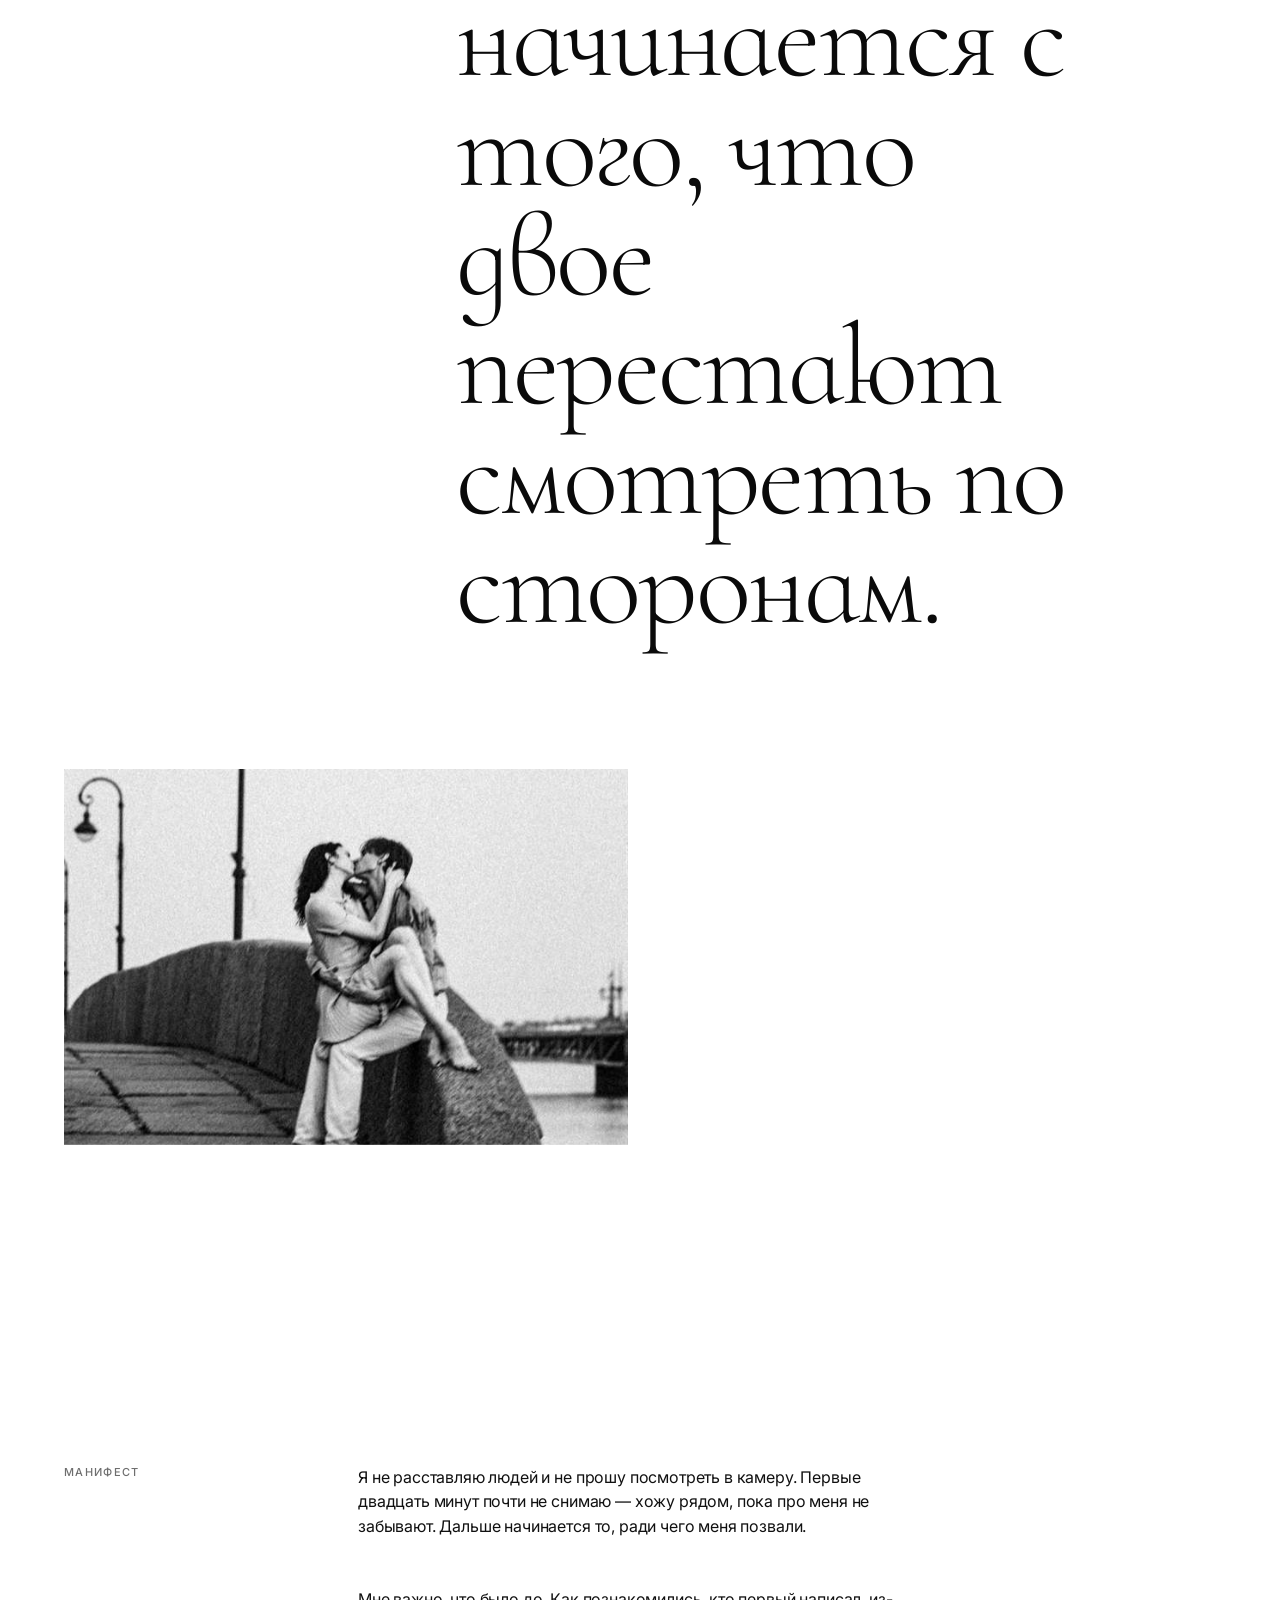
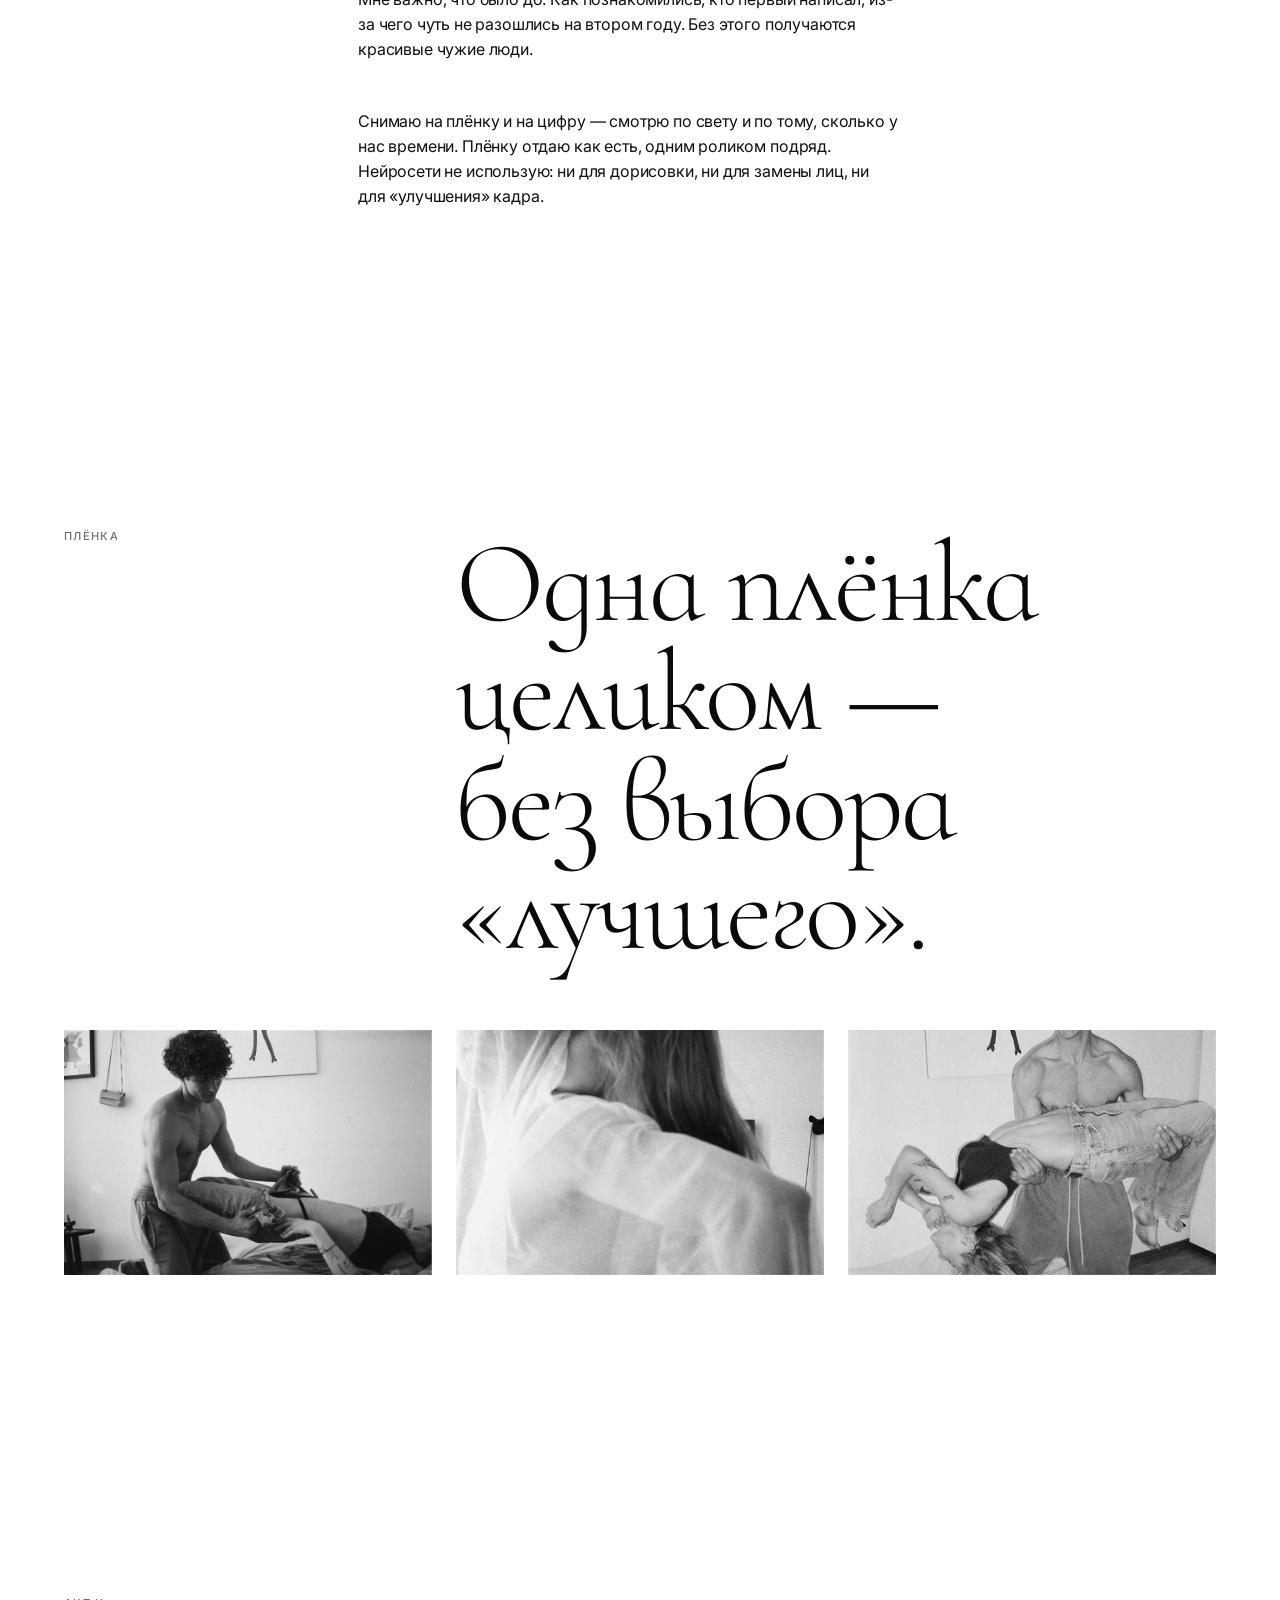
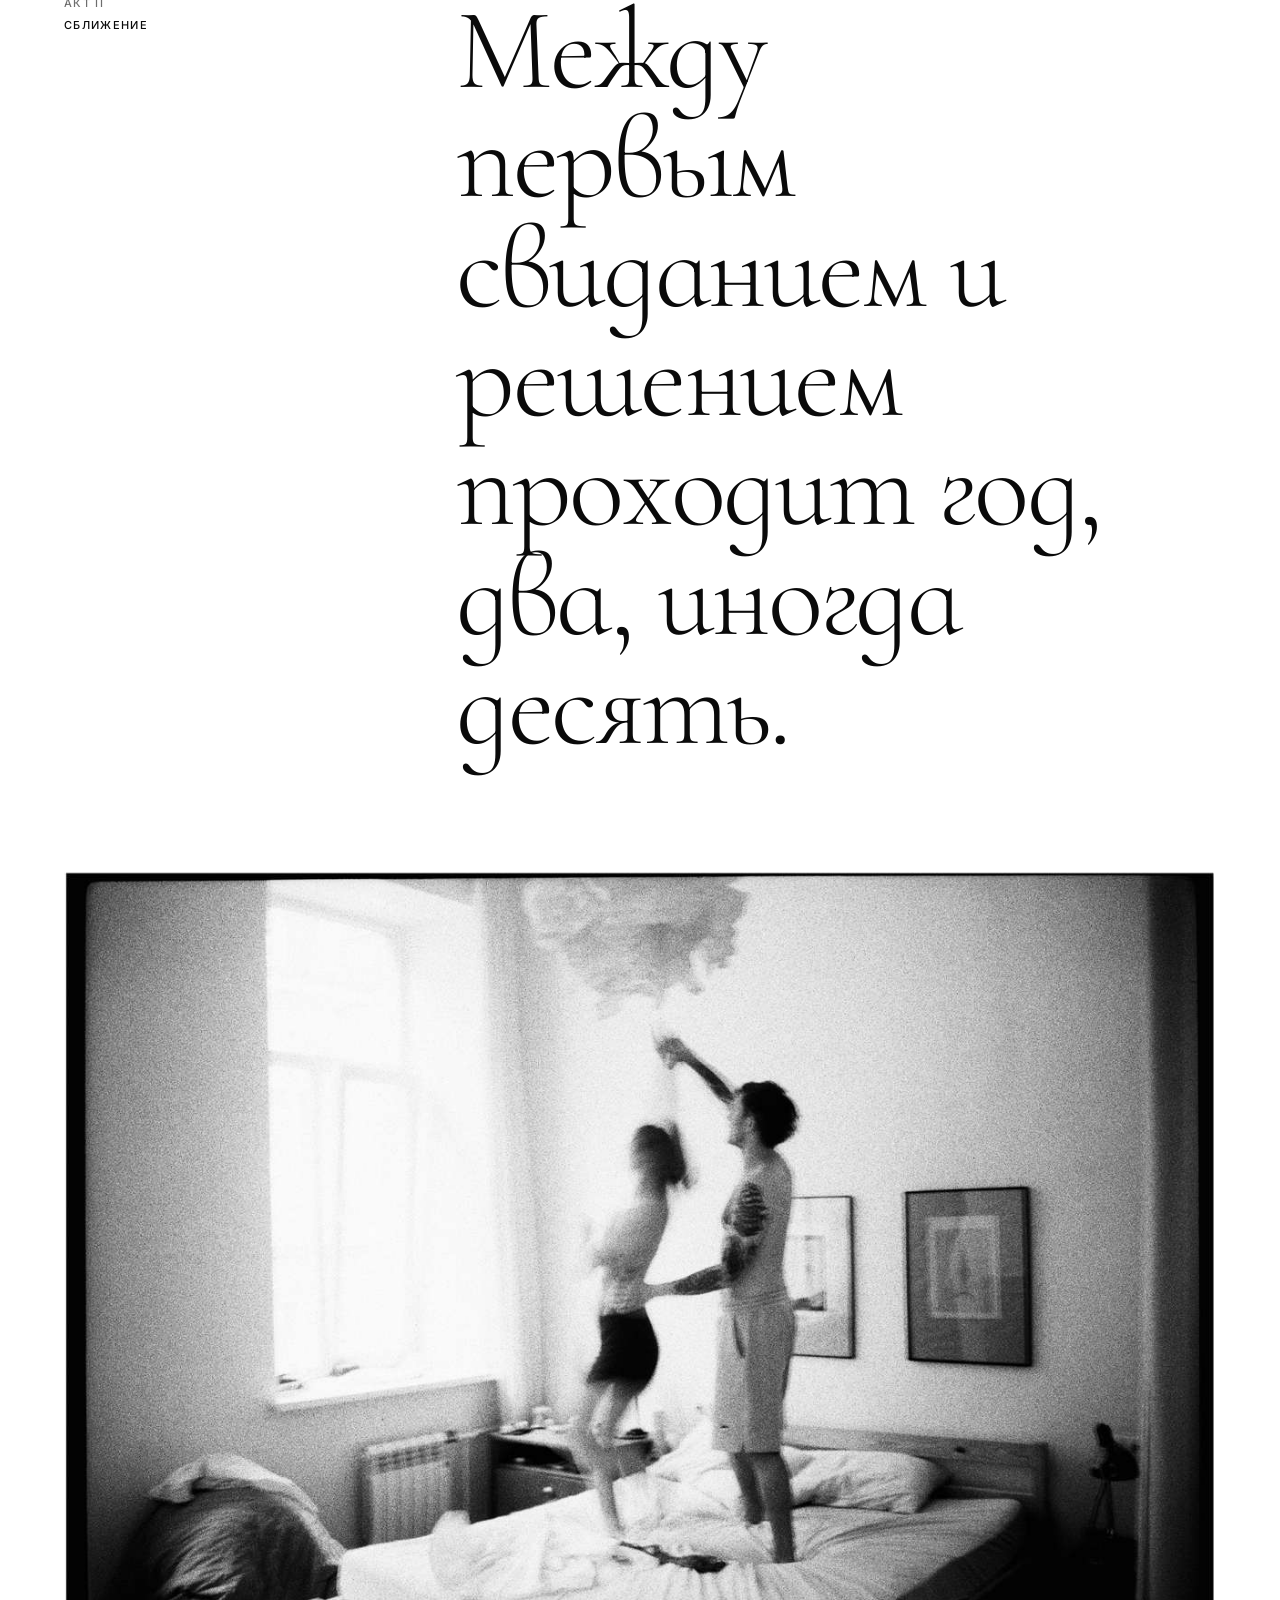
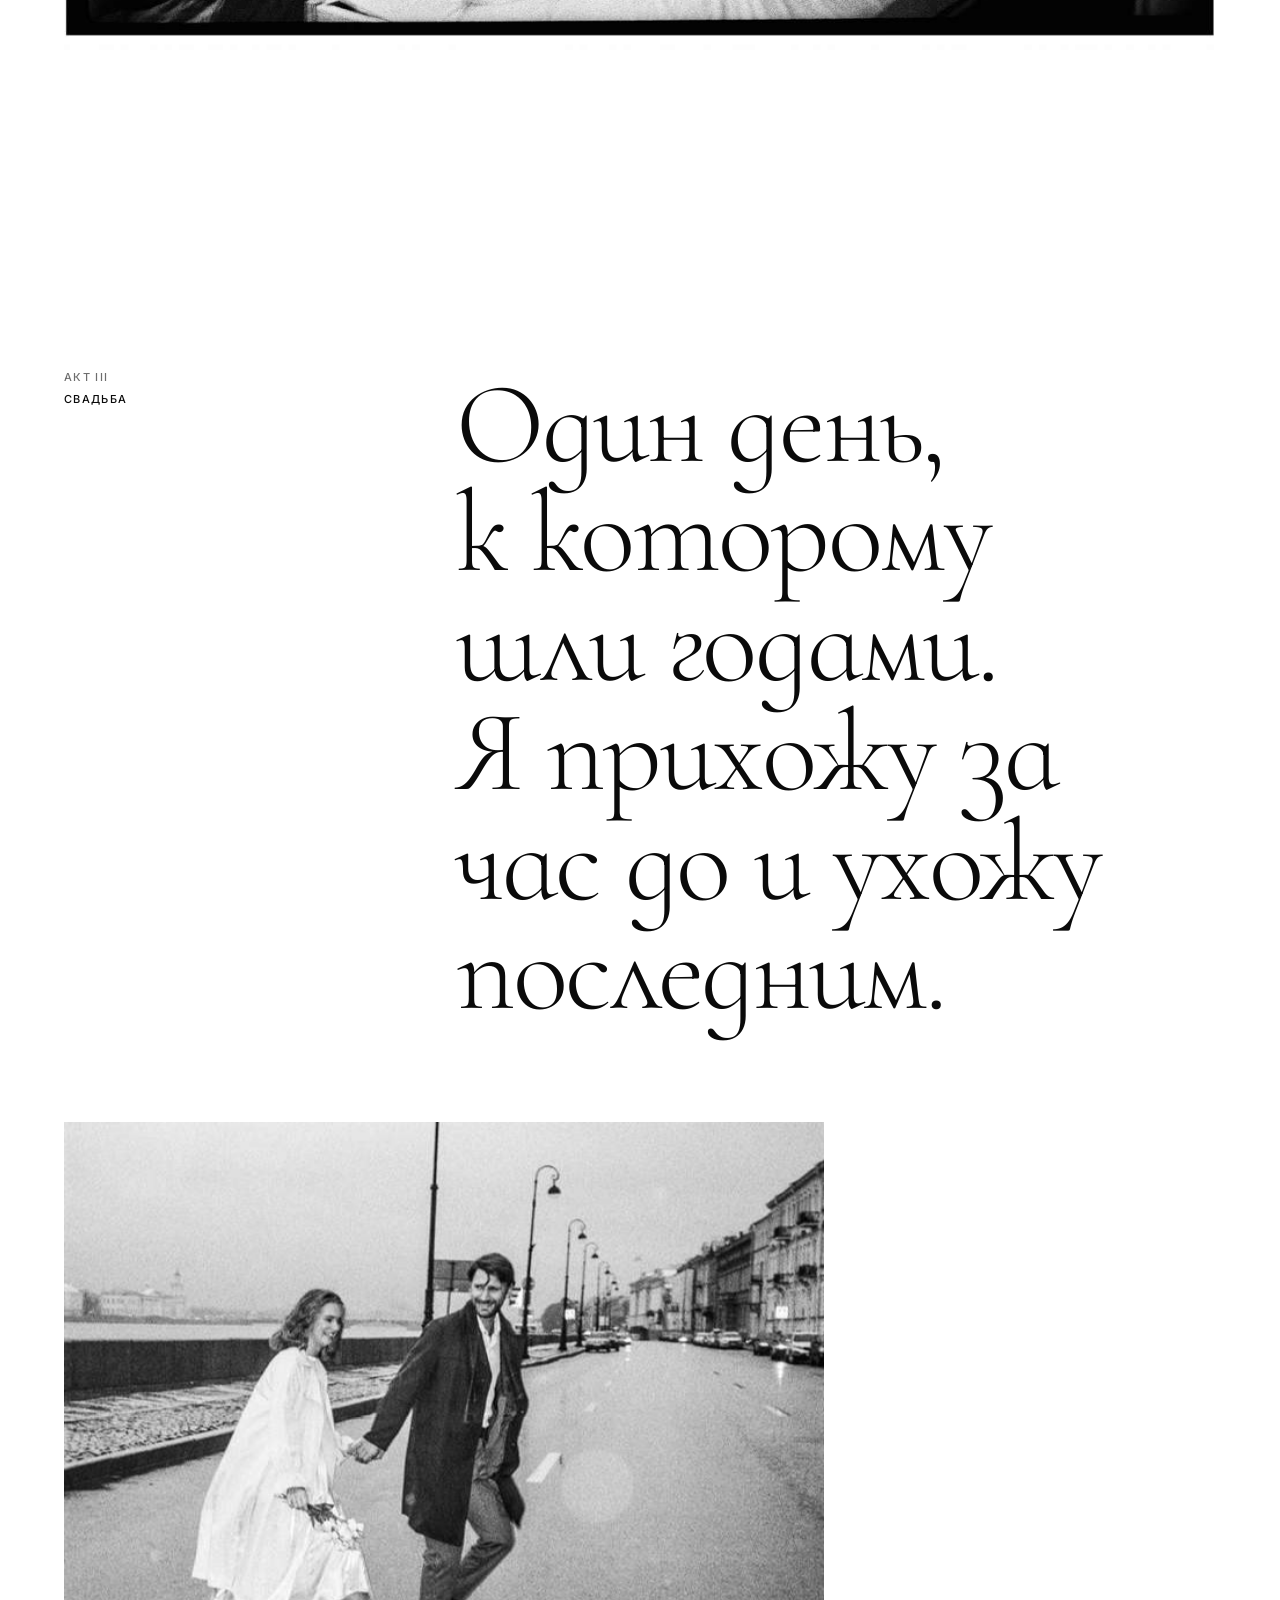
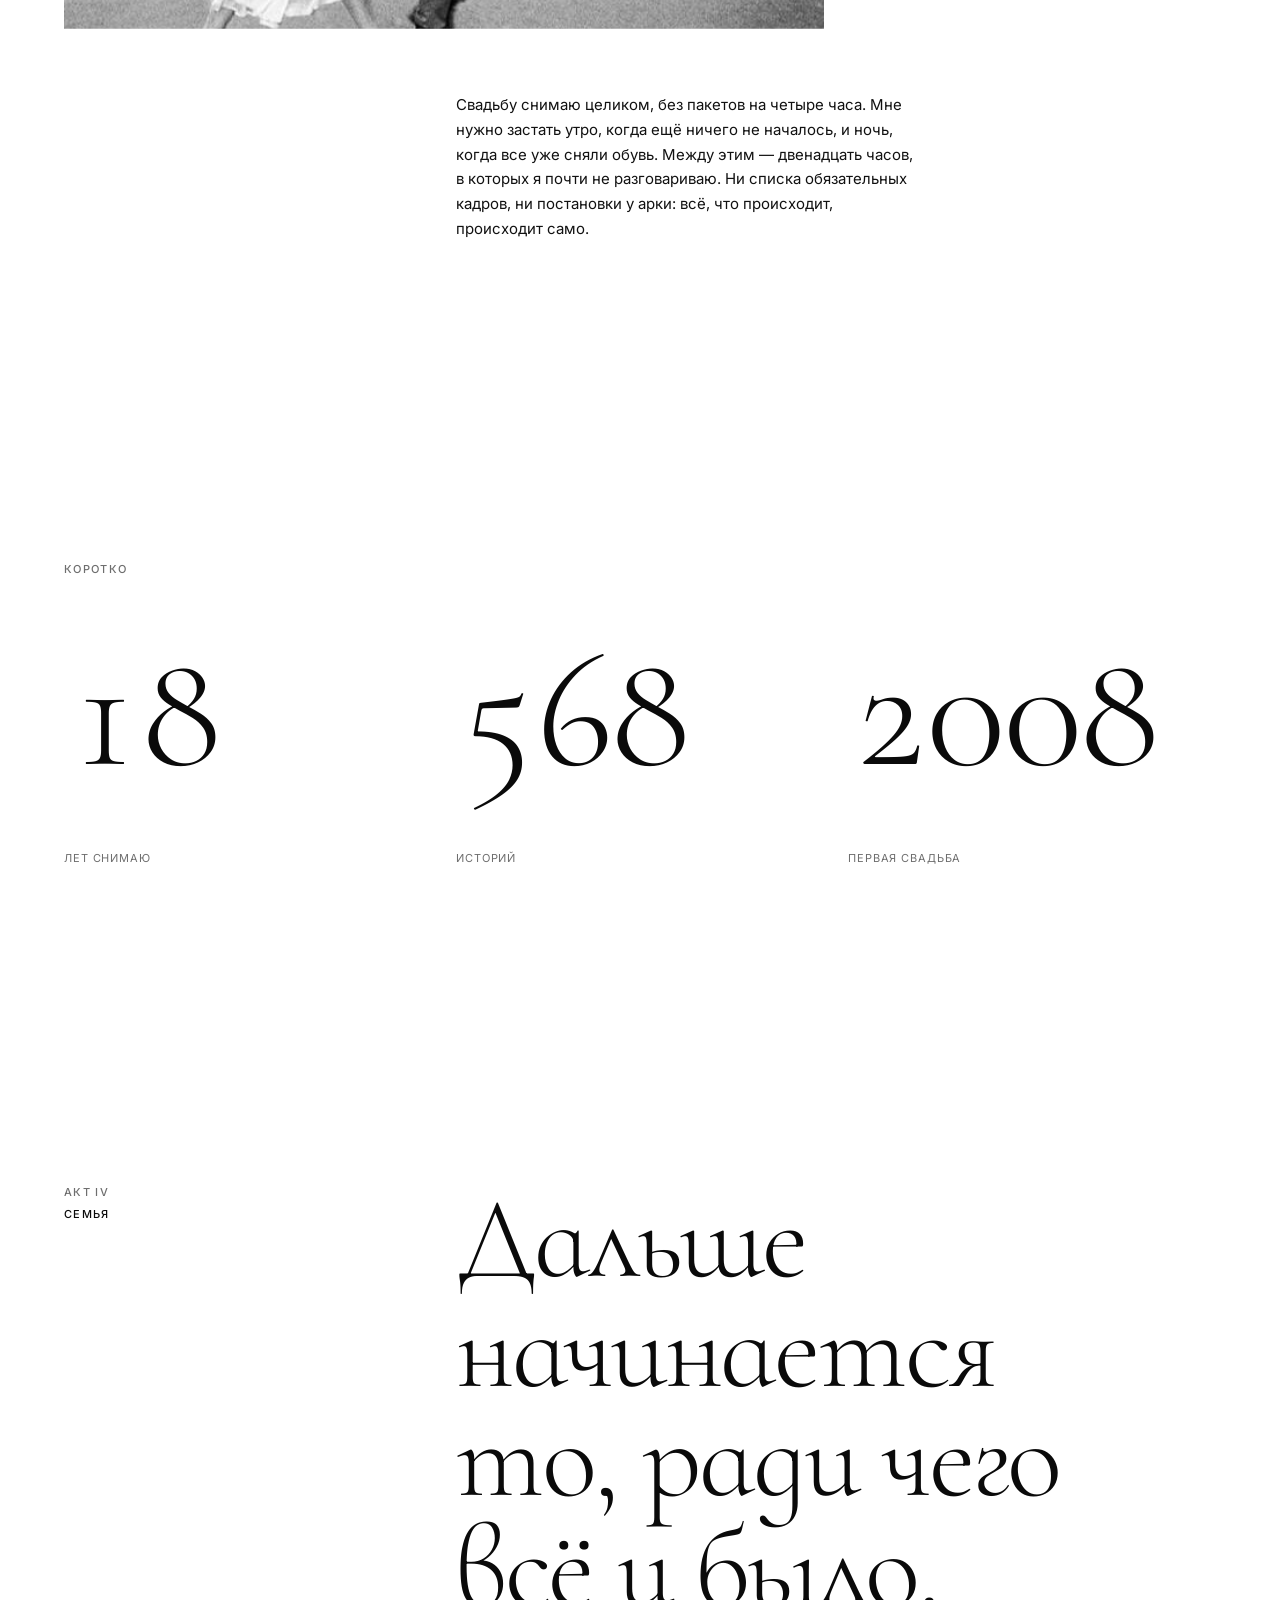
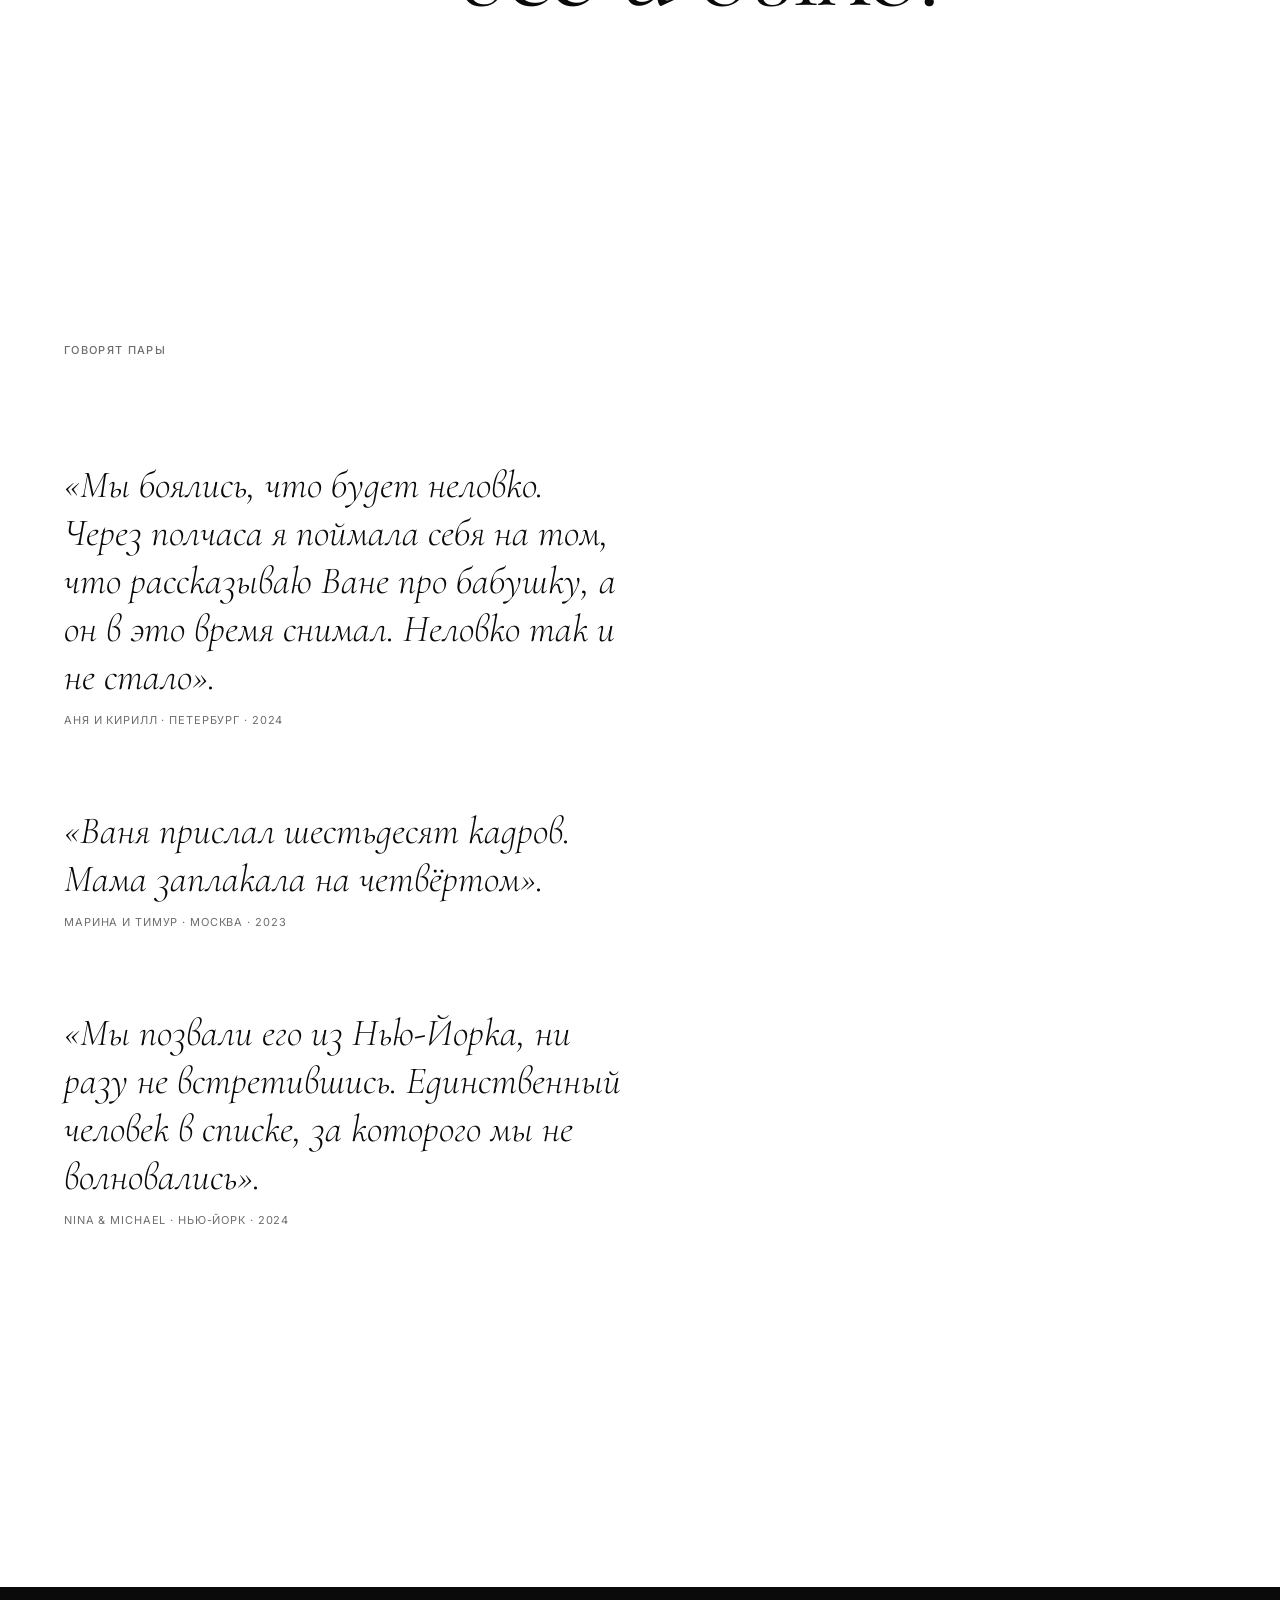
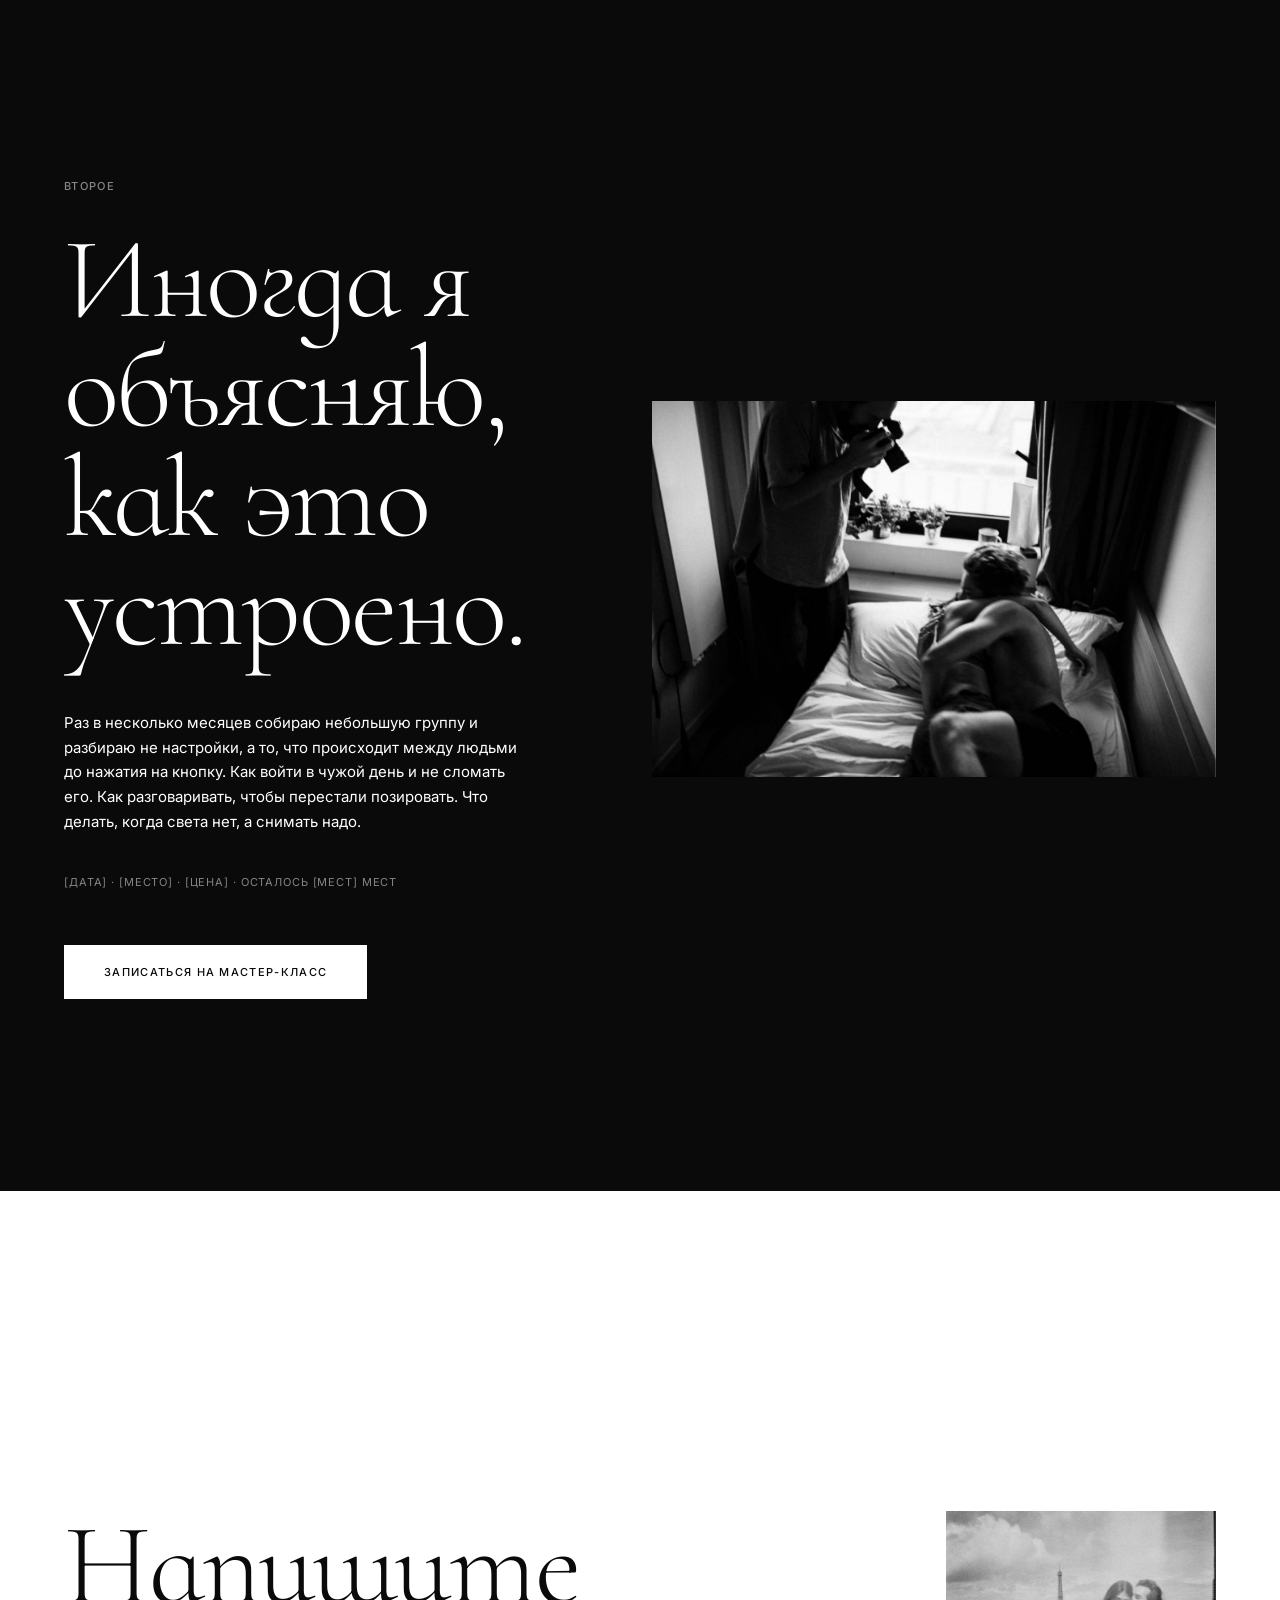
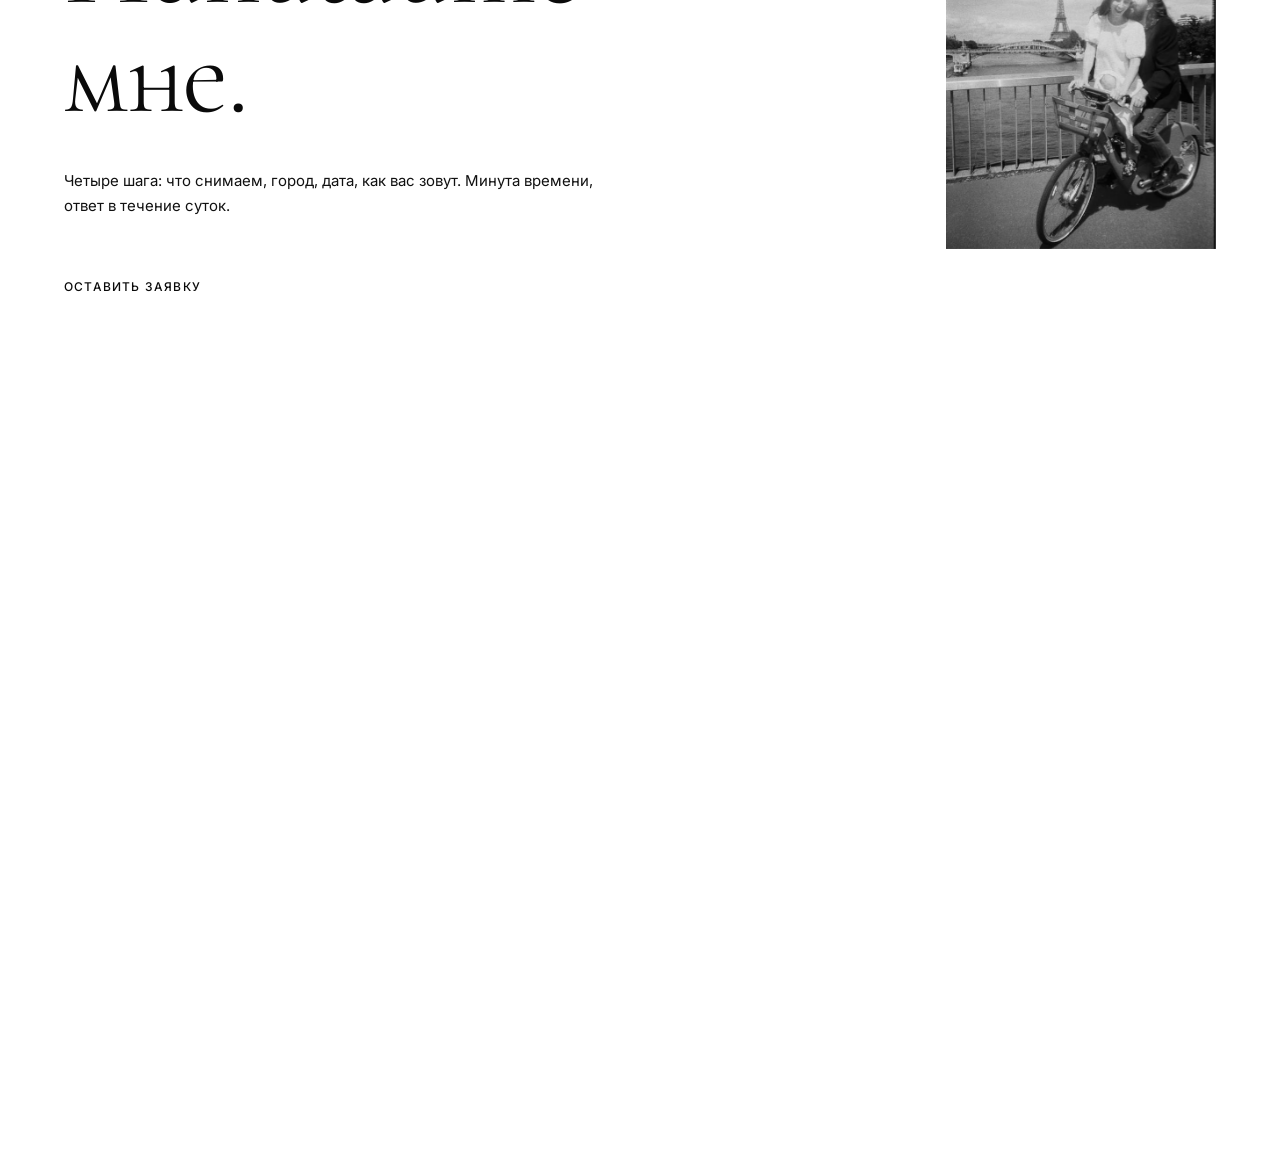
==== commit 0f714d69: "Типографика: Cormorant Infant Light, единый размер заголовков; лента истории Жени и Никиты — подъём " ====
--- a/index.html
+++ b/index.html
@@ -14,7 +14,7 @@
 <!-- Хранилище видео героя: ранний коннект, чтобы буфер пошёл сразу (см. config.js). -->
 <link rel="preconnect" href="https://378927d7-40c7-486c-a37f-a3b5c4f454a6.selstorage.ru" crossorigin>
 <link rel="preload" as="image" href="img/hero-poster.jpg" fetchpriority="high">
-<link rel="stylesheet" href="https://fonts.googleapis.com/css2?family=Cormorant+Garamond:ital,wght@0,300;0,400;0,700;1,300;1,400&family=Inter:wght@400;500&display=swap">
+<link rel="stylesheet" href="https://fonts.googleapis.com/css2?family=Cormorant+Infant:ital,wght@0,300;1,300&family=Inter:wght@400;500&display=swap">
 <link rel="stylesheet" href="assets/base.css">
 <link rel="stylesheet" href="assets/photo-tilt.css">
 <link rel="stylesheet" href="assets/site.css">
@@ -64,7 +64,9 @@
     <div class="heroname" id="heroname">
       <div class="wrap" style="width:100%">
         <div class="grid">
-          <div class="heroname-inner" style="grid-column:3 / span 7">
+          <!-- 8 колонок, а не 7: Cormorant Infant шире прежней антиквы,
+               в семи «Трояновский» не помещался и вылезал за колонку. -->
+          <div class="heroname-inner" style="grid-column:3 / span 8">
             <p class="namemark" aria-label="Иван Трояновский">
               <span class="namemark-line"><span>Иван</span></span>
               <span class="namemark-line"><span>Трояновский</span></span>
@@ -178,7 +180,6 @@
         <p class="lead fu">Я не расставляю людей и не прошу посмотреть в камеру. Первые двадцать минут почти не снимаю — хожу рядом, пока про меня не забывают. Дальше начинается то, ради чего меня позвали.</p>
         <p class="lead fu">Мне важно, что было до. Как познакомились, кто первый написал, из-за чего чуть не разошлись на втором году. Без этого получаются красивые чужие люди.</p>
         <p class="lead fu">Снимаю на плёнку и на цифру — смотрю по свету и по тому, сколько у нас времени. Плёнку отдаю как есть, одним роликом подряд. Нейросети не использую: ни для дорисовки, ни для замены лиц, ни для «улучшения» кадра.</p>
-        <p class="lead fu">За 18 лет — 568 историй по всему миру. Восемь пар я снимал дважды: сначала свадьбу, потом с детьми. Ради второго раза всё и делается.</p>
       </div>
     </div>
   </section>
@@ -186,7 +187,7 @@
   <section class="sec wrap">
     <div class="grid fu" style="margin-bottom:64px">
       <div style="grid-column:1 / span 3"><p class="lbl">Плёнка</p></div>
-      <div style="grid-column:5 / span 7"><h3 class="h3">Одна плёнка целиком — без выбора «лучшего».</h3></div>
+      <div style="grid-column:5 / span 7"><h2 class="h2">Одна плёнка целиком — без выбора «лучшего».</h2></div>
     </div>
     <!-- Все три кадра горизонтальные, ровным рядом. -->
     <div class="grid" style="align-items:start">
@@ -222,16 +223,27 @@
     </div>
   </section>
 
-  <section class="sec wrap">
-    <div class="grid" style="align-items:end">
-      <div style="grid-column:1 / span 6">
+  <!-- Акт III читается сверху вниз: заголовок, под ним кадр, затем текст
+       (было — кадр слева, весь текстовый блок справа). Порядок как у
+       остальных актов: лейблы в 1–3 колонках, заголовок с 5-й. -->
+  <section class="sec wrap">
+    <div class="grid fu" style="margin-bottom:96px">
+      <div style="grid-column:1 / span 3">
+        <p class="lbl">Акт III</p>
+        <p class="lbl" style="color:var(--ink);margin-top:8px">Свадьба</p>
+      </div>
+      <div style="grid-column:5 / span 7">
+        <h2 class="h2">Один день, к которому шли годами. Я прихожу за час до и ухожу последним.</h2>
+      </div>
+    </div>
+    <div class="grid">
+      <div style="grid-column:1 / span 8">
         <div class="mask reveal" data-tilt><div class="inner ph" style="aspect-ratio:3/2"><img src="img/q07.jpg" alt="Жених и невеста бегут по набережной, Петербург" loading="lazy"></div></div>
       </div>
-      <div class="fu" style="grid-column:8 / span 5;padding-bottom:120px">
-        <p class="lbl">Акт III</p>
-        <p class="lbl" style="color:var(--ink);margin-top:8px;margin-bottom:48px">Свадьба</p>
-        <h2 class="h2">Один день, к которому шли годами. Я прихожу за час до и ухожу последним.</h2>
-        <p class="txt" style="margin-top:48px">Свадьбу снимаю целиком, без пакетов на четыре часа. Мне нужно застать утро, когда ещё ничего не началось, и ночь, когда все уже сняли обувь. Между этим — двенадцать часов, в которых я почти не разговариваю. Ни списка обязательных кадров, ни постановки у арки: всё, что происходит, происходит само.</p>
+    </div>
+    <div class="grid" style="margin-top:64px">
+      <div class="fu" style="grid-column:5 / span 5">
+        <p class="txt">Свадьбу снимаю целиком, без пакетов на четыре часа. Мне нужно застать утро, когда ещё ничего не началось, и ночь, когда все уже сняли обувь. Между этим — двенадцать часов, в которых я почти не разговариваю. Ни списка обязательных кадров, ни постановки у арки: всё, что происходит, происходит само.</p>
       </div>
     </div>
   </section>
@@ -319,7 +331,8 @@
         <p class="txt" style="margin-top:40px">Четыре шага: что снимаем, город, дата, как вас зовут. Минута времени, ответ в течение суток.</p>
         <p style="margin-top:56px"><a class="nav" href="zayavka.html">Оставить заявку</a></p>
       </div>
-      <div style="grid-column:8 / span 5">
+      <!-- Кадр здесь подчинён заголовку, поэтому узкий: 3 колонки, не 5. -->
+      <div style="grid-column:10 / span 3">
         <div class="mask reveal" data-tilt><div class="inner ph" style="aspect-ratio:4/5"><img src="img/q12.jpg" alt="Двое едут на одном велосипеде" loading="lazy"></div></div>
       </div>
     </div>
--- a/assets/base.css
+++ b/assets/base.css
@@ -4,7 +4,7 @@
 :root{
   --canvas:#FFFFFF; --ink:#0A0A0A; --body:#111111;
   --muted:#6E6E6E; --hairline:#E5E5E5; --on-dark:#FFFFFF;
-  --page-margin:64px; --max-width:none; --gutter:24px; --section-gap:256px;
+  --page-margin:64px; --max-width:none; --gutter:24px; --section-gap:320px;
   --hero-inset:24px;
   /* Алый — единственный неоновый акцент вне фотографий (2026-09-05):
      выделение текста, тема любви/сердца. Расхождение с §3 названо в DESIGN.md. */
@@ -12,7 +12,7 @@
   --ease-reveal:cubic-bezier(.16,1,.3,1); --ease-ui:cubic-bezier(.65,0,.35,1);
 }
 @media (max-width:768px){
-  :root{--page-margin:20px;--section-gap:128px;--hero-inset:20px}
+  :root{--page-margin:20px;--section-gap:160px;--hero-inset:20px}
 }
 
 *{box-sizing:border-box}
@@ -35,13 +35,13 @@
 .lbl{font-size:11px;font-weight:500;letter-spacing:.12em;text-transform:uppercase;color:var(--muted);margin:0}
 .nav{font-size:12px;font-weight:500;letter-spacing:.1em;text-transform:uppercase;color:var(--ink)}
 .cap{font-size:11px;font-weight:400;letter-spacing:.08em;text-transform:uppercase;color:var(--muted);margin:12px 0 0}
-.h1{font-family:"Cormorant Garamond",Georgia,serif;font-weight:300;font-size:clamp(56px,11vw,200px);line-height:.92;letter-spacing:-.02em;color:var(--ink);margin:0;text-wrap:balance}
-.h2{font-family:"Cormorant Garamond",Georgia,serif;font-weight:300;font-size:clamp(40px,6vw,96px);line-height:.98;letter-spacing:-.015em;color:var(--ink);margin:0;text-wrap:balance}
-.h3{font-family:"Cormorant Garamond",Georgia,serif;font-weight:400;font-size:clamp(32px,3.5vw,56px);line-height:1.05;letter-spacing:-.01em;color:var(--ink);margin:0;text-wrap:balance}
-.q{font-family:"Cormorant Garamond",Georgia,serif;font-style:italic;font-weight:300;font-size:clamp(24px,3vw,40px);line-height:1.25;color:var(--ink);margin:0;text-wrap:pretty}
-.lead{font-size:clamp(18px,1.6vw,24px);font-weight:400;line-height:1.5;letter-spacing:-.01em;color:var(--body);margin:0;max-width:54ch;text-wrap:pretty}
-.txt{font-size:17px;font-weight:400;line-height:1.6;max-width:62ch;color:var(--body);margin:0;text-wrap:pretty}
-.num{font-family:"Cormorant Garamond",Georgia,serif;font-weight:300;font-size:clamp(80px,13vw,260px);line-height:.86;letter-spacing:-.03em;font-variant-numeric:tabular-nums;color:var(--ink)}
+.h1{font-family:"Cormorant Infant",Georgia,serif;font-weight:300;font-size:clamp(60px,9vw,144px);line-height:.95;letter-spacing:-.02em;color:var(--ink);margin:0;text-wrap:balance}
+.h2{font-family:"Cormorant Infant",Georgia,serif;font-weight:300;font-size:clamp(60px,9vw,144px);line-height:.95;letter-spacing:-.02em;color:var(--ink);margin:0;text-wrap:balance}
+.h3{font-family:"Cormorant Infant",Georgia,serif;font-weight:300;font-size:clamp(60px,9vw,144px);line-height:.95;letter-spacing:-.02em;color:var(--ink);margin:0;text-wrap:balance}
+.q{font-family:"Cormorant Infant",Georgia,serif;font-style:italic;font-weight:300;font-size:clamp(24px,3vw,40px);line-height:1.25;color:var(--ink);margin:0;text-wrap:pretty}
+.lead{font-size:clamp(16px,1.2vw,19px);font-weight:400;line-height:1.55;letter-spacing:-.01em;color:var(--body);margin:0;max-width:54ch;text-wrap:pretty}
+.txt{font-size:15px;font-weight:400;line-height:1.65;max-width:62ch;color:var(--body);margin:0;text-wrap:pretty}
+.num{font-family:"Cormorant Infant",Georgia,serif;font-weight:300;font-size:clamp(80px,13vw,260px);line-height:.86;letter-spacing:-.03em;font-variant-numeric:tabular-nums;color:var(--ink)}
 .rule{height:1px;background:var(--hairline);border:0;margin:0}
 
 /* Кадр — § 6. Ни рамки, ни тени, ни скругления. */
@@ -59,7 +59,11 @@
 .reveal>.inner{transform:scale(1.04)}
 .reveal.in{animation:rv 900ms var(--ease-reveal) forwards}
 .reveal.in>.inner{animation:sc 1200ms var(--ease-reveal) forwards}
-@keyframes rv{to{clip-path:inset(0 0 0 0)}}
+/* Конечное состояние маски раскрыто по трём сторонам за пределы бокса —
+   иначе clip-path срезал бы мягкую тень hover-эффекта (§7.9, тень добавлена
+   2026-09-06). Верхняя кромка по-прежнему доходит ровно до 0 — вайп сверху
+   вниз не меняется. */
+@keyframes rv{to{clip-path:inset(0 -400px -400px -400px)}}
 @keyframes sc{to{transform:scale(1)}}
 
 /* Счётчики — § 7.3 */
--- a/assets/photo-tilt.css
+++ b/assets/photo-tilt.css
@@ -1,5 +1,6 @@
 /* photo-tilt — hover-эффект кадров (DESIGN.md §7.9).
-   Дублируется в _base.css; трансформ ставит photo-tilt.js покадрово. */
-[data-tilt]{will-change:transform;transform-origin:50% 50%}
+   Дублируется в _base.css; трансформ и тень ставит photo-tilt.js покадрово.
+   Тень — расхождение с §3/§6, зафиксировано в DESIGN.md 2026-09-06. */
+[data-tilt]{will-change:transform,box-shadow;transform-origin:50% 50%}
 [data-tilt] img{backface-visibility:hidden}
-@media (prefers-reduced-motion:reduce){[data-tilt]{transform:none!important}}
+@media (prefers-reduced-motion:reduce){[data-tilt]{transform:none!important;box-shadow:none!important}}
--- a/assets/site.css
+++ b/assets/site.css
@@ -33,7 +33,7 @@
 .heroname{position:absolute;inset:0;z-index:2;
   display:flex;align-items:center;pointer-events:none}
 
-.namemark{margin:0;font-family:"Cormorant Garamond",Georgia,serif;font-weight:700;
+.namemark{margin:0;font-family:"Cormorant Infant",Georgia,serif;font-weight:300;
   font-size:clamp(56px,11vw,200px);line-height:.92;letter-spacing:-.02em;color:var(--on-dark)}
 .namemark-line{display:block;overflow:hidden;width:max-content}
 .namemark-line>span{display:block;transform:translateY(105%);transition:transform 900ms var(--ease-reveal)}
@@ -78,7 +78,7 @@
 .bigindex:hover .brow{border-bottom-color:transparent}
 .bigindex:hover .brow,.voicewrap:hover .voice{opacity:.35}
 .bigindex .brow:hover,.voicewrap .voice:hover{opacity:1;background-image:none}
-.bname{font-family:"Cormorant Garamond",Georgia,serif;font-weight:300;font-size:clamp(36px,4.6vw,72px);line-height:1;letter-spacing:-.015em;color:var(--ink);display:inline-block;transition:transform 300ms var(--ease-ui)}
+.bname{font-family:"Cormorant Infant",Georgia,serif;font-weight:300;font-size:clamp(36px,4.6vw,72px);line-height:1;letter-spacing:-.015em;color:var(--ink);display:inline-block;transition:transform 300ms var(--ease-ui)}
 .brow:hover .bname{transform:translateX(10px)}
 .bmeta{display:flex;gap:32px;align-items:baseline}
 .thumb-follow{position:fixed;overflow:hidden;pointer-events:none;z-index:1;opacity:0;transition:opacity 220ms var(--ease-ui)}
@@ -110,7 +110,7 @@
 .footgrid{display:grid;grid-template-columns:repeat(12,minmax(0,1fr));gap:var(--gutter)}
 
 /* Имя во весь экран внутри футера (реф. Kononenko). */
-.footname{margin:0;text-align:left;color:var(--on-dark);font-family:"Cormorant Garamond",Georgia,serif;
+.footname{margin:0;text-align:left;color:var(--on-dark);font-family:"Cormorant Infant",Georgia,serif;
   font-weight:300;font-size:clamp(64px,13vw,320px);line-height:.88;letter-spacing:-.02em}
 
 /* Кадр в руках — § 7.9. Рамка выходит поверх соседнего контента. */
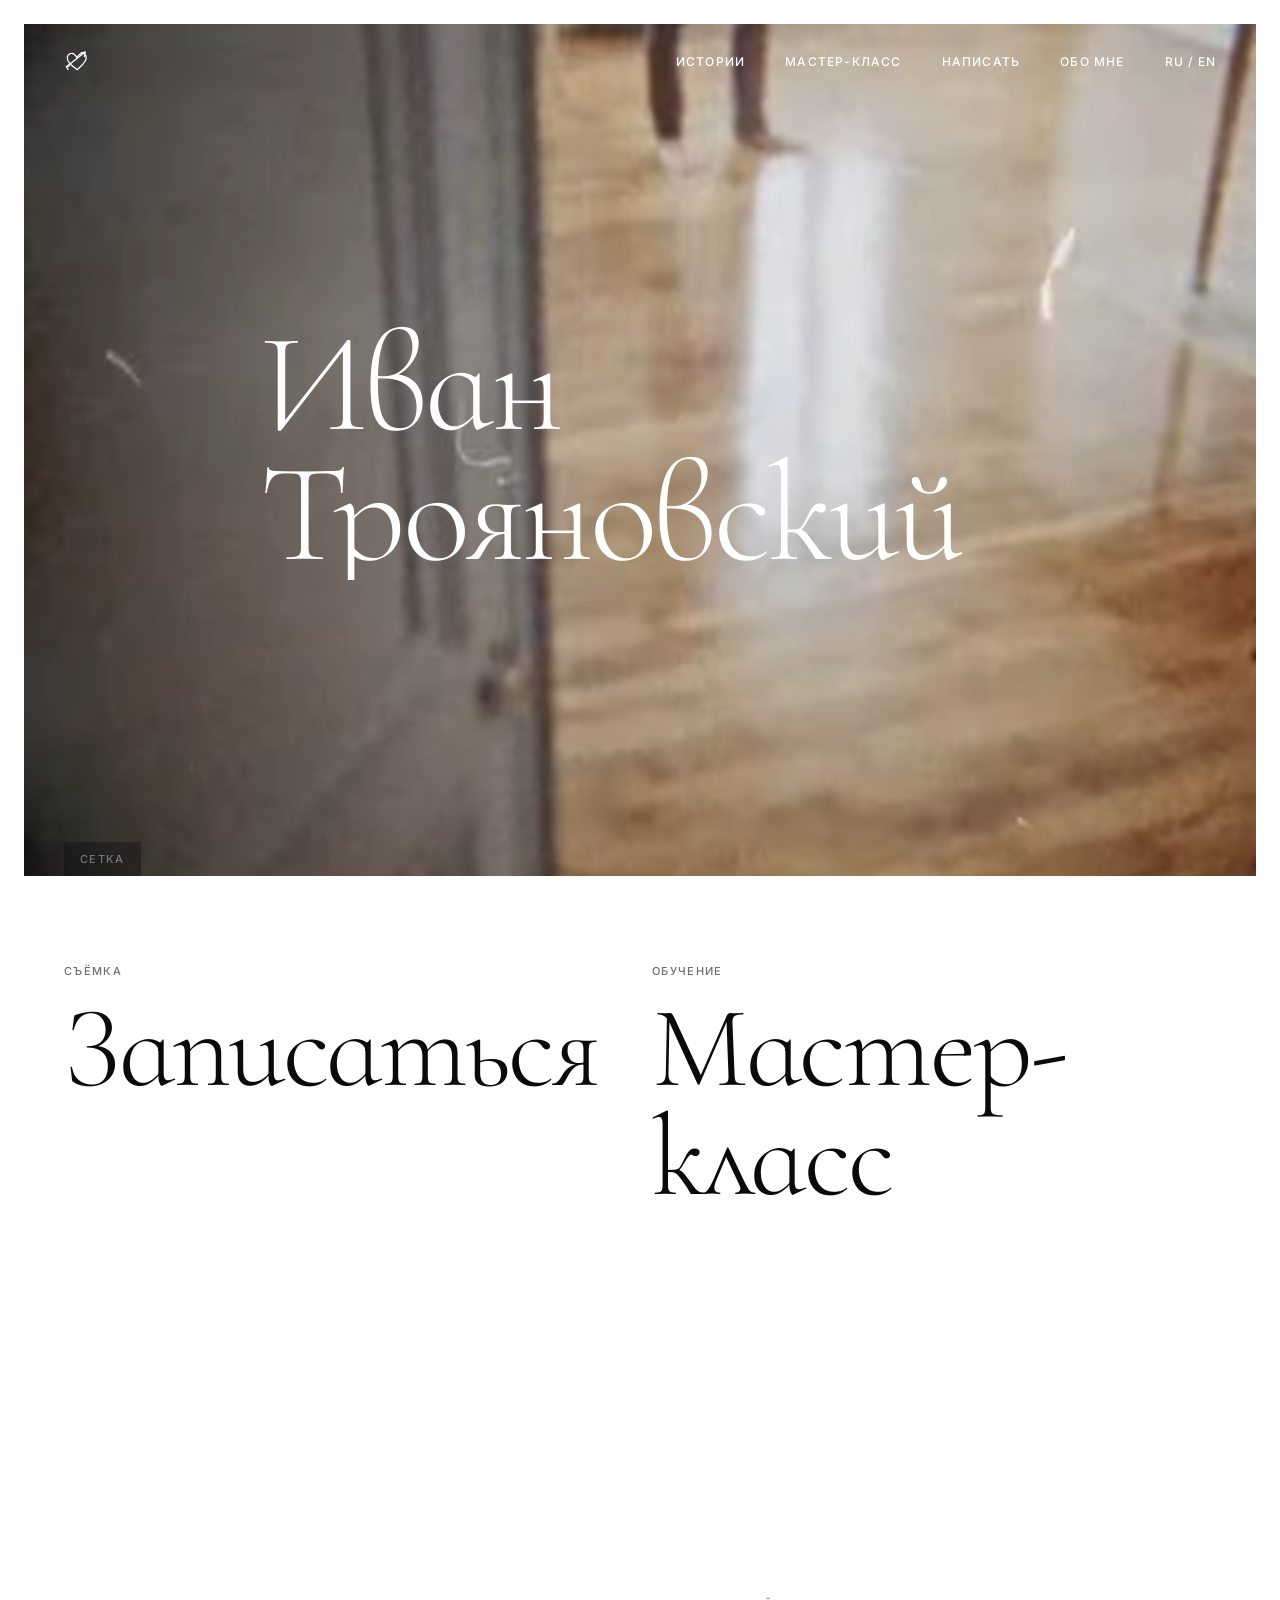
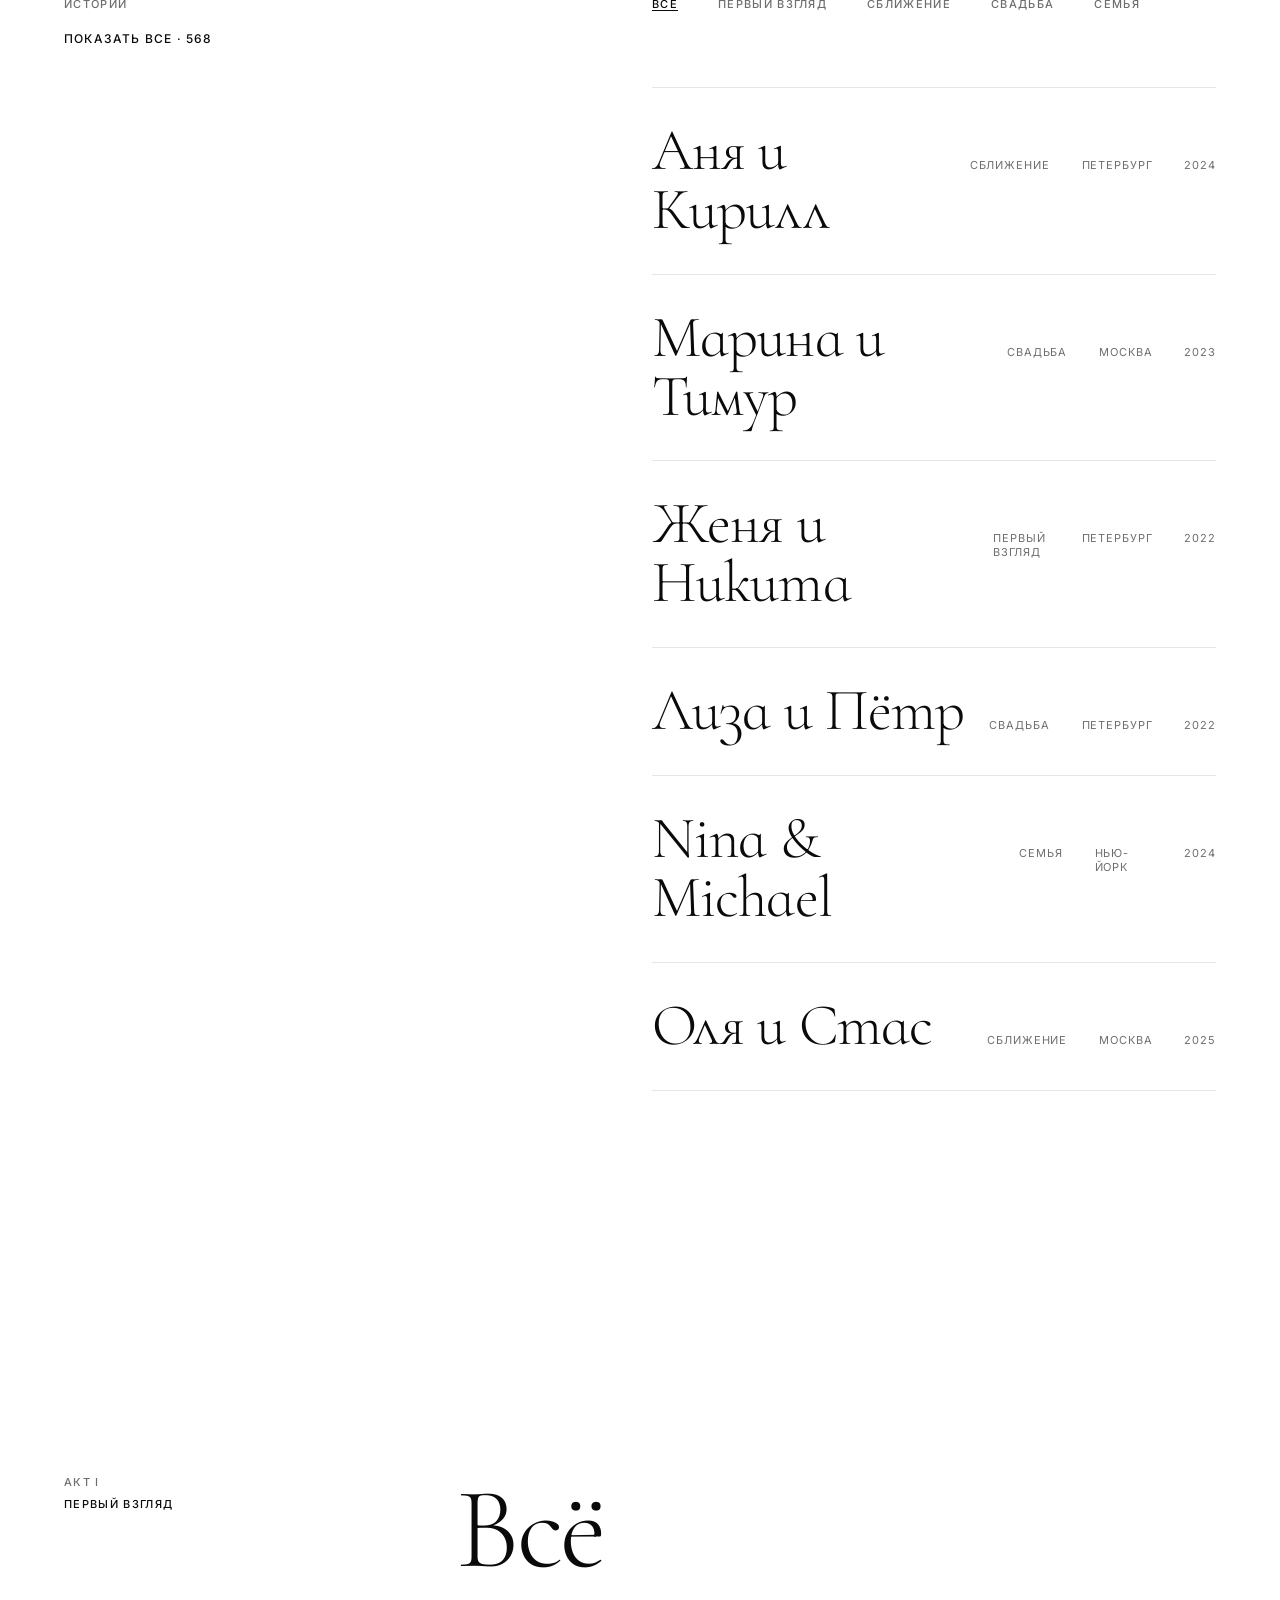
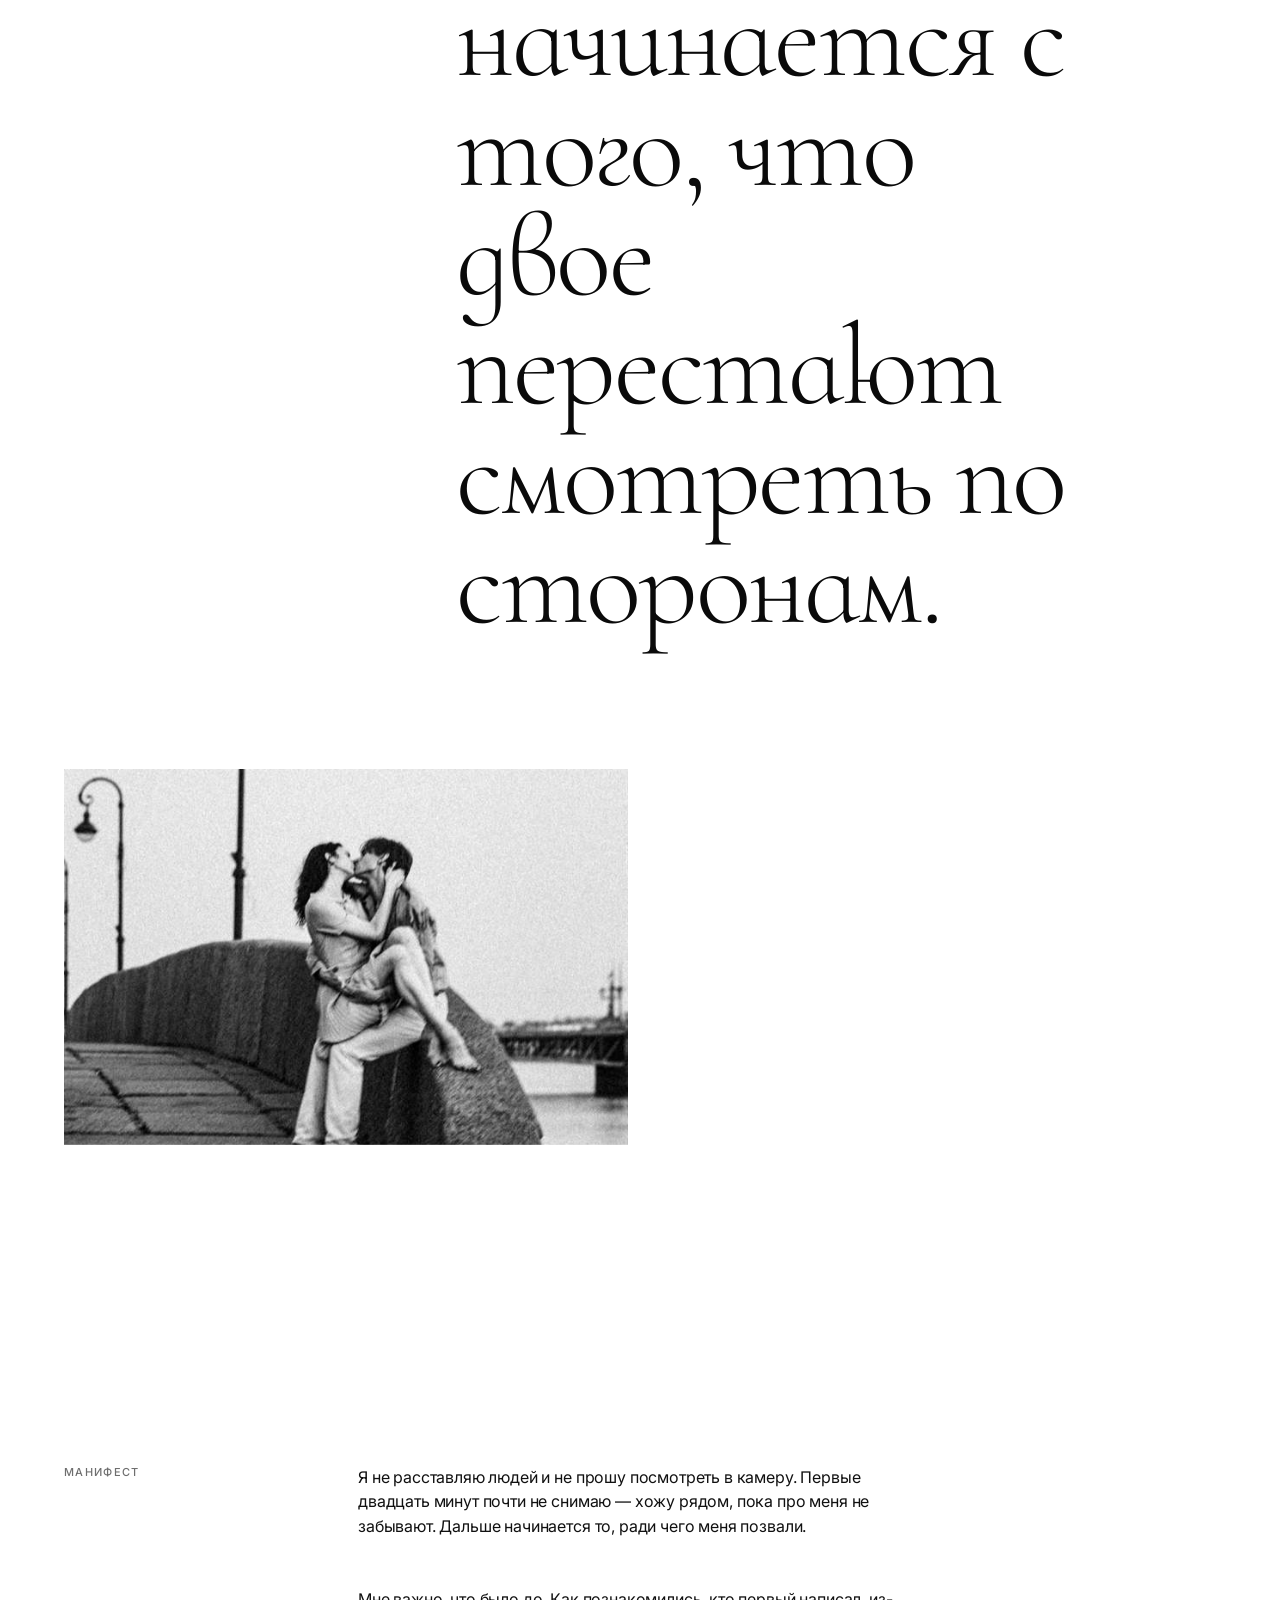
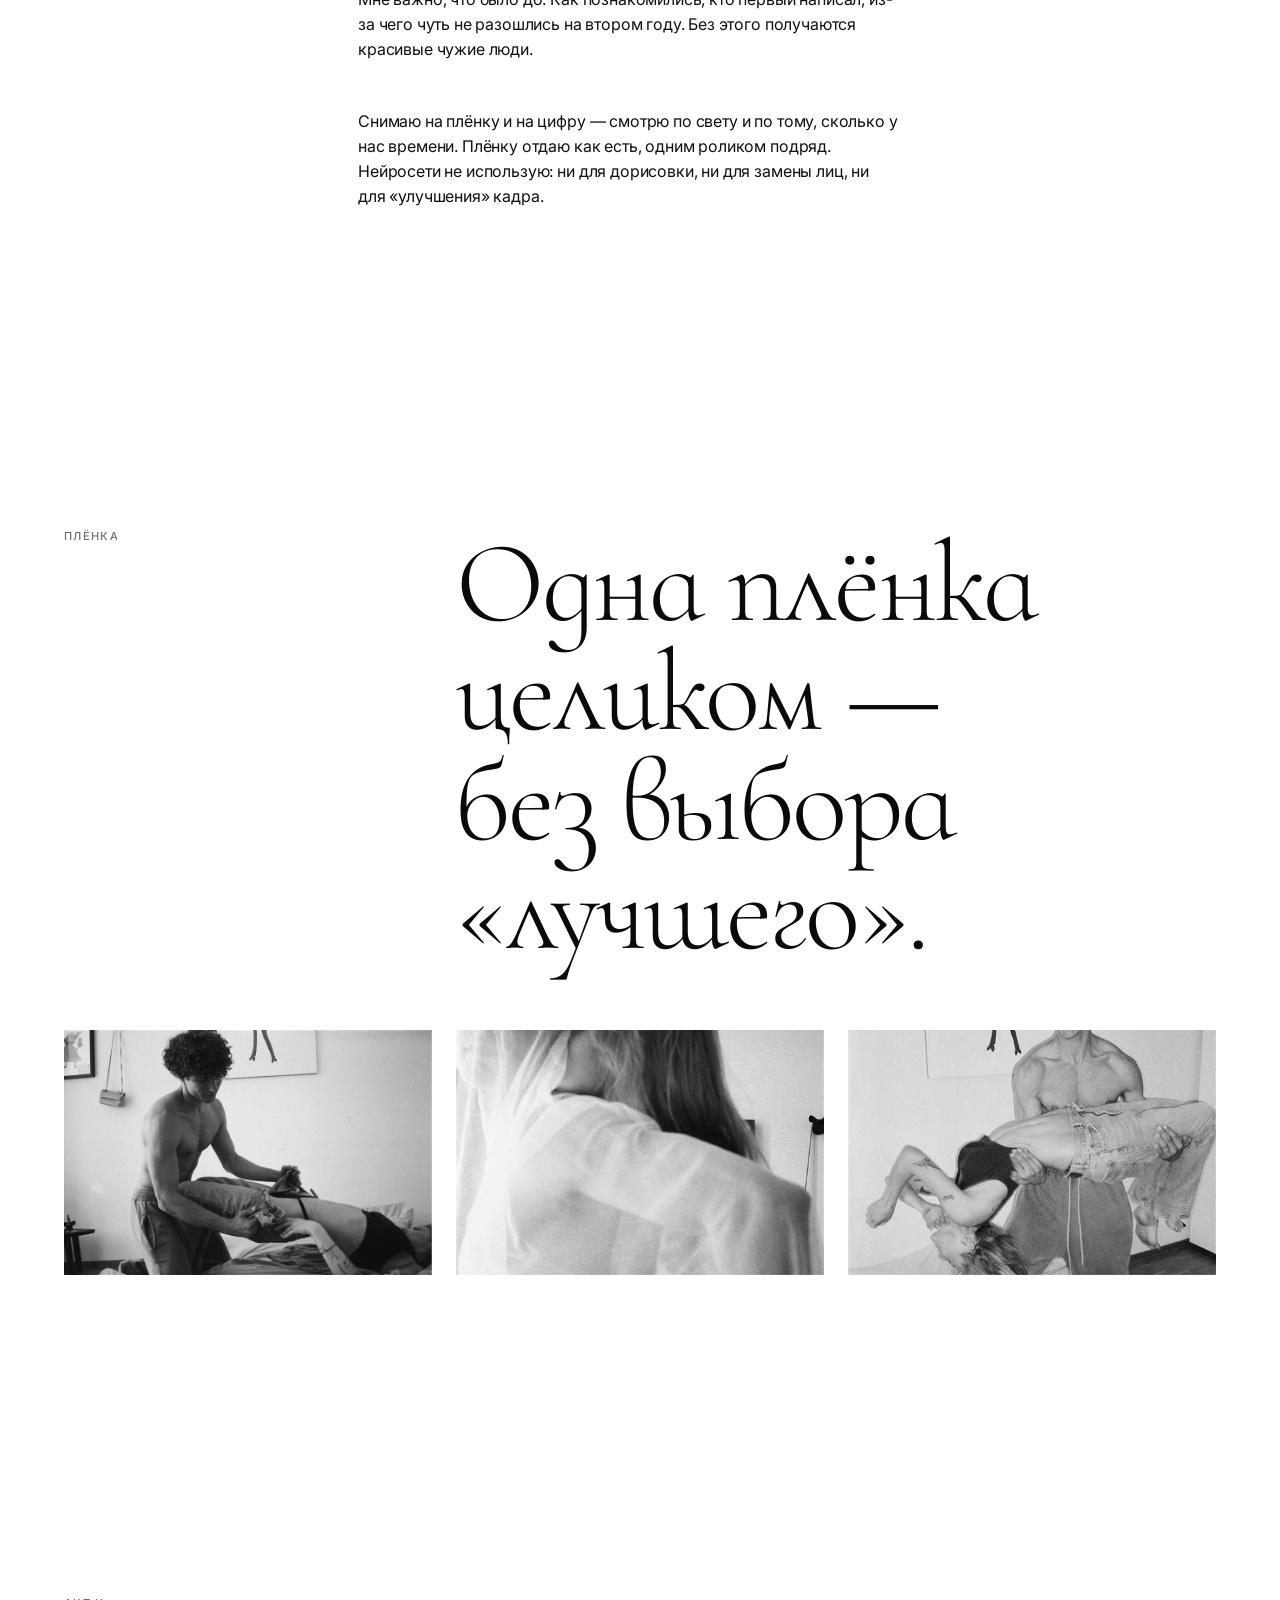
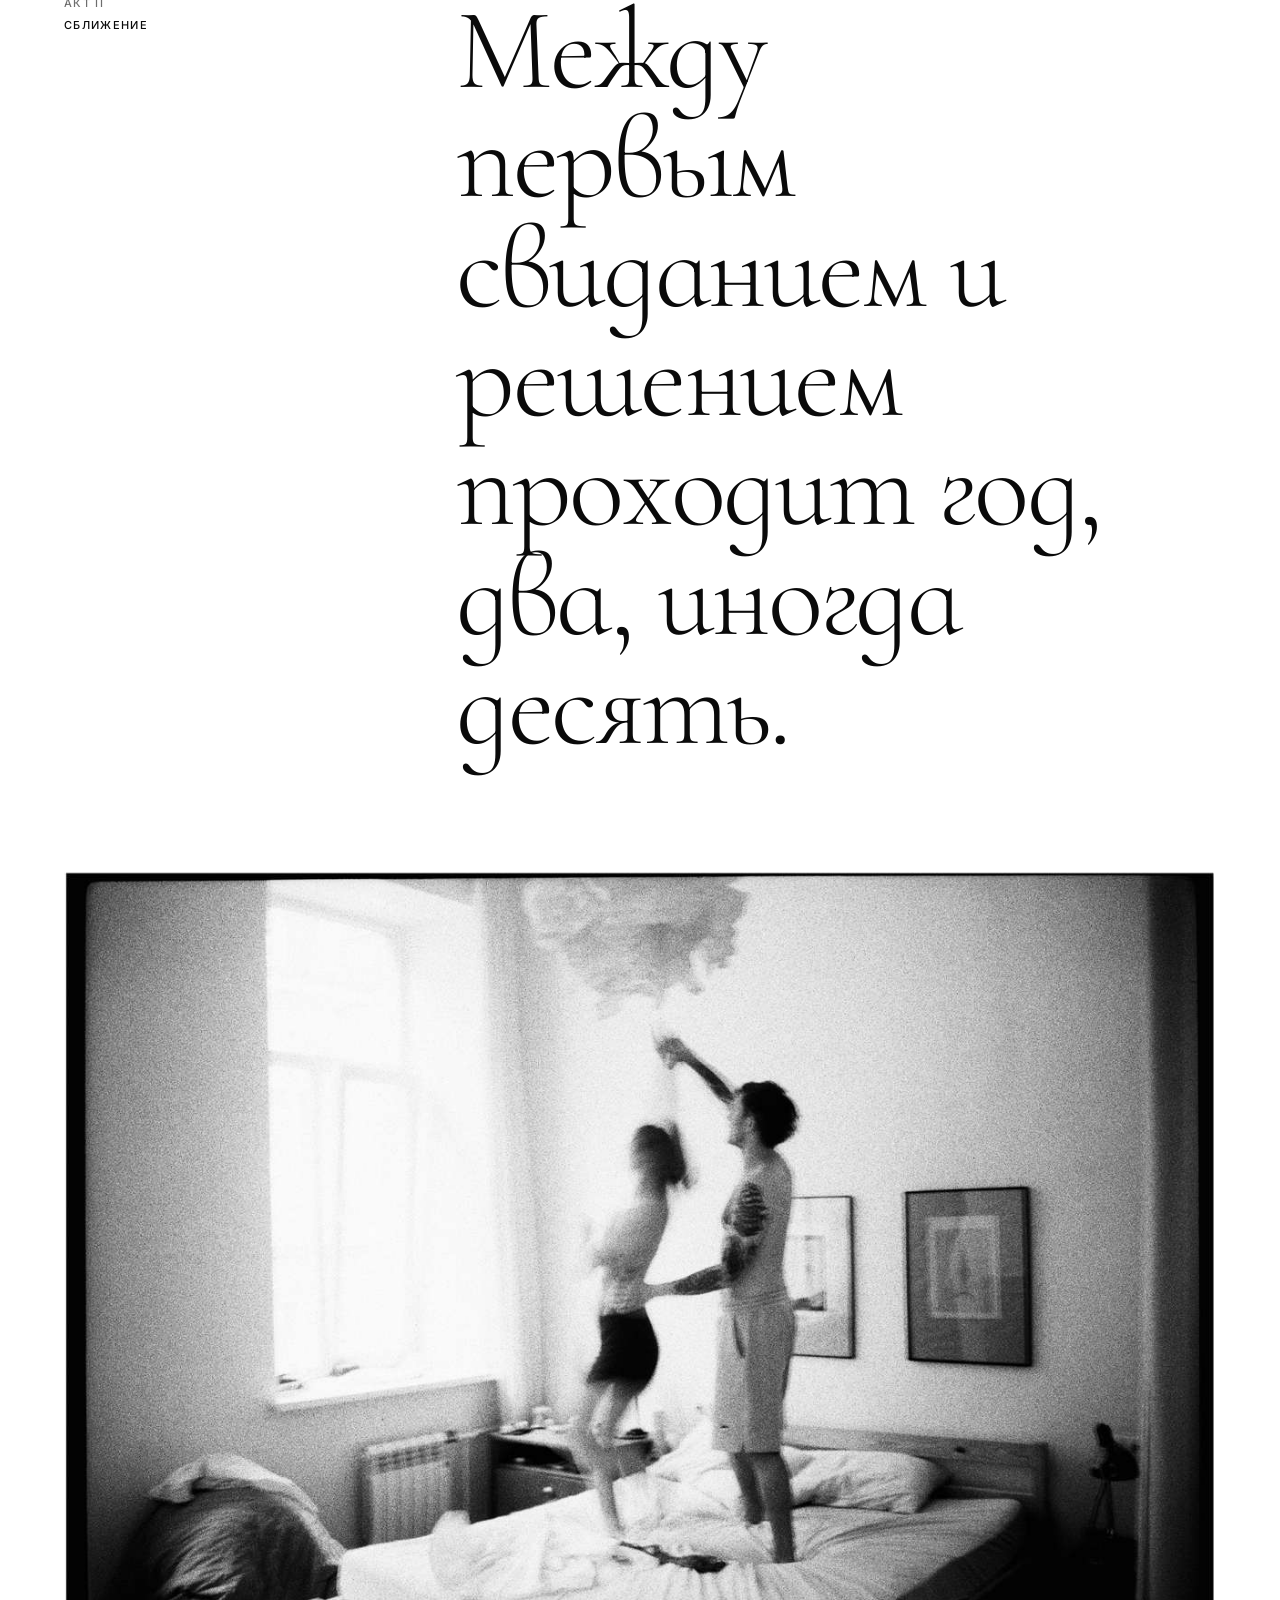
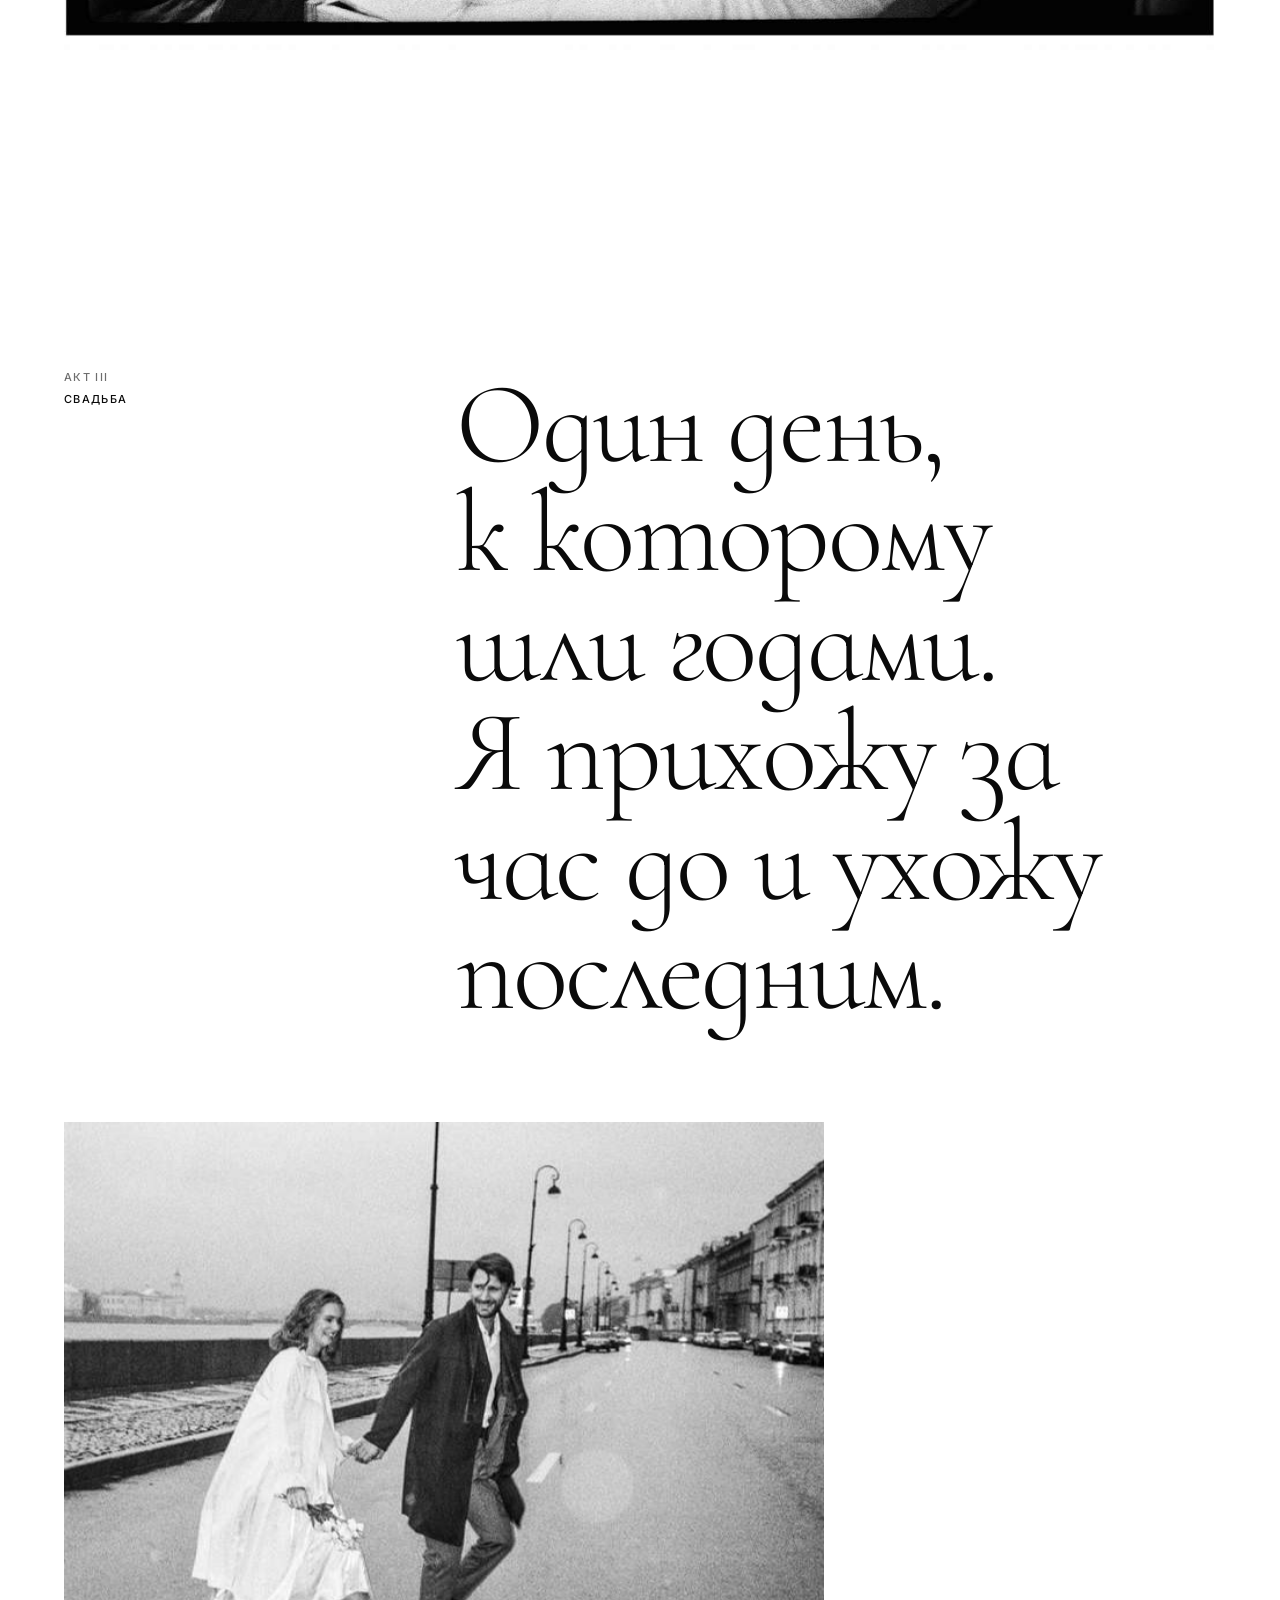
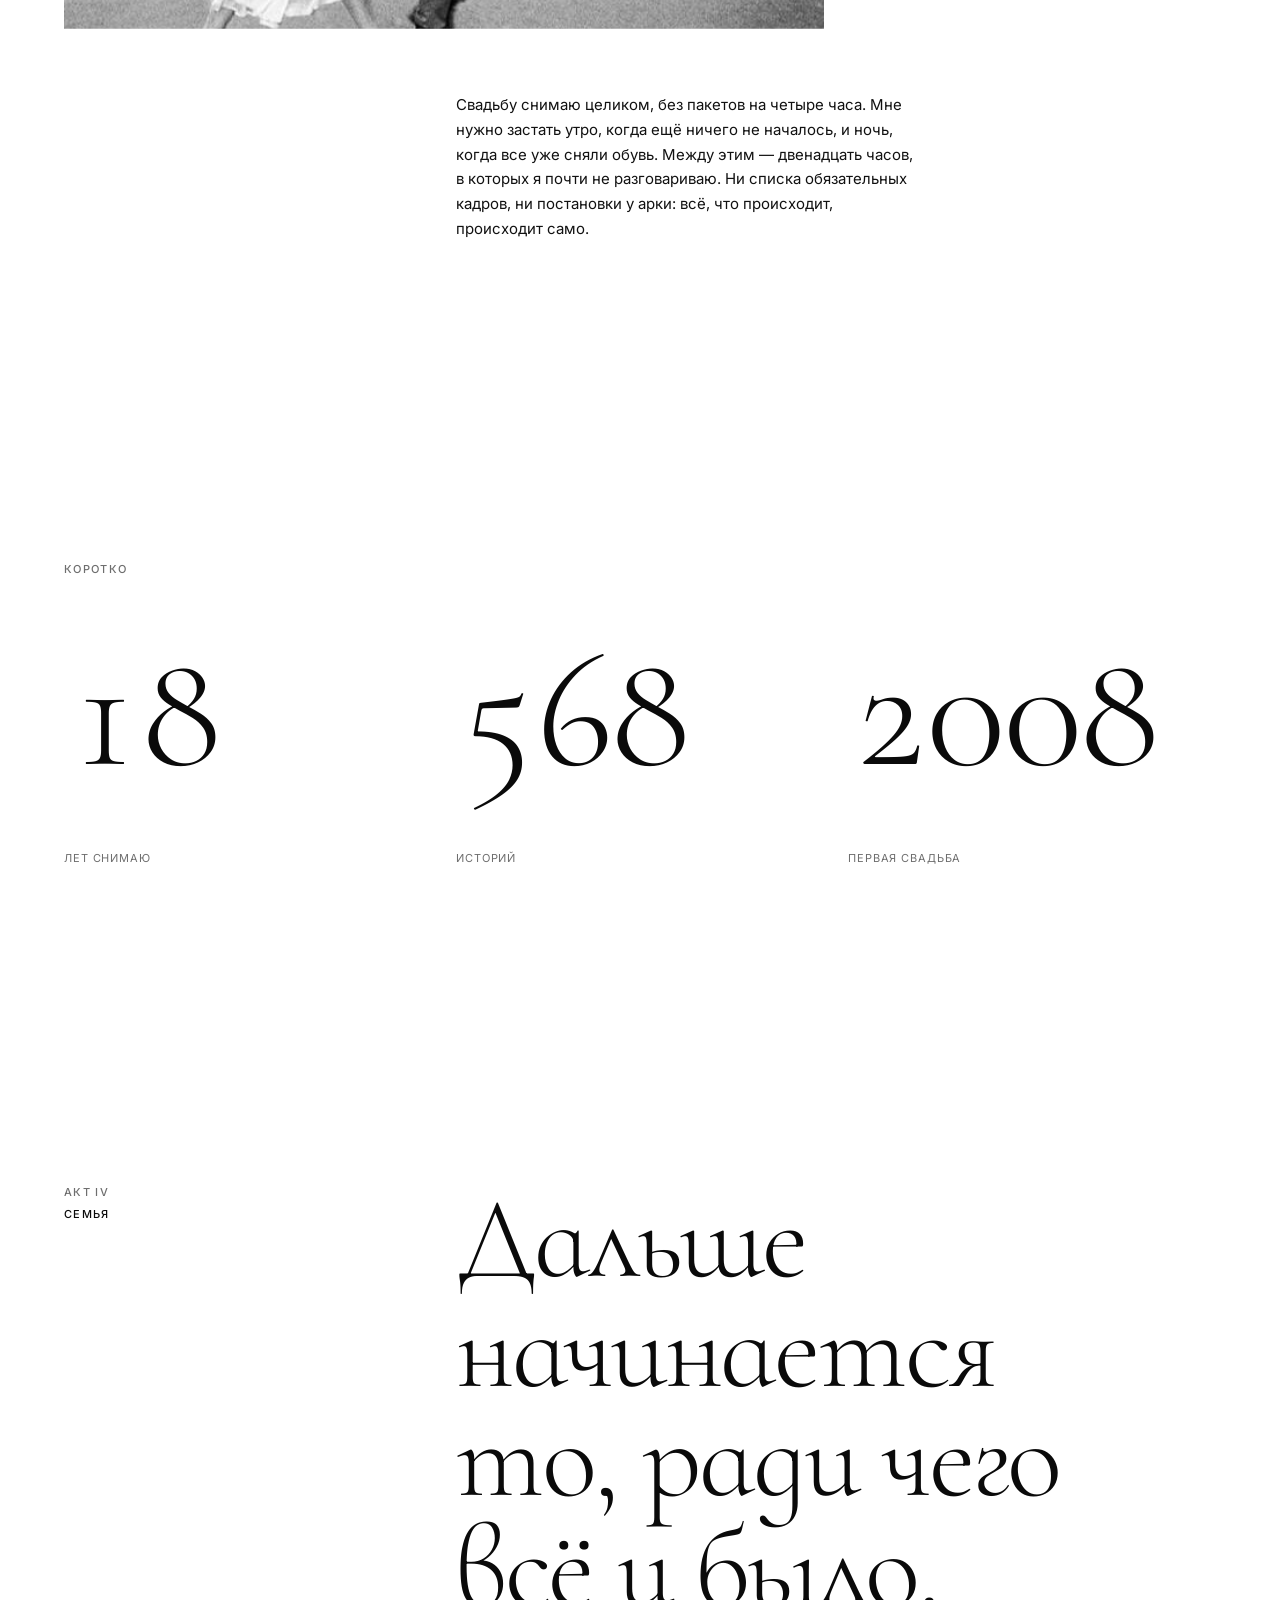
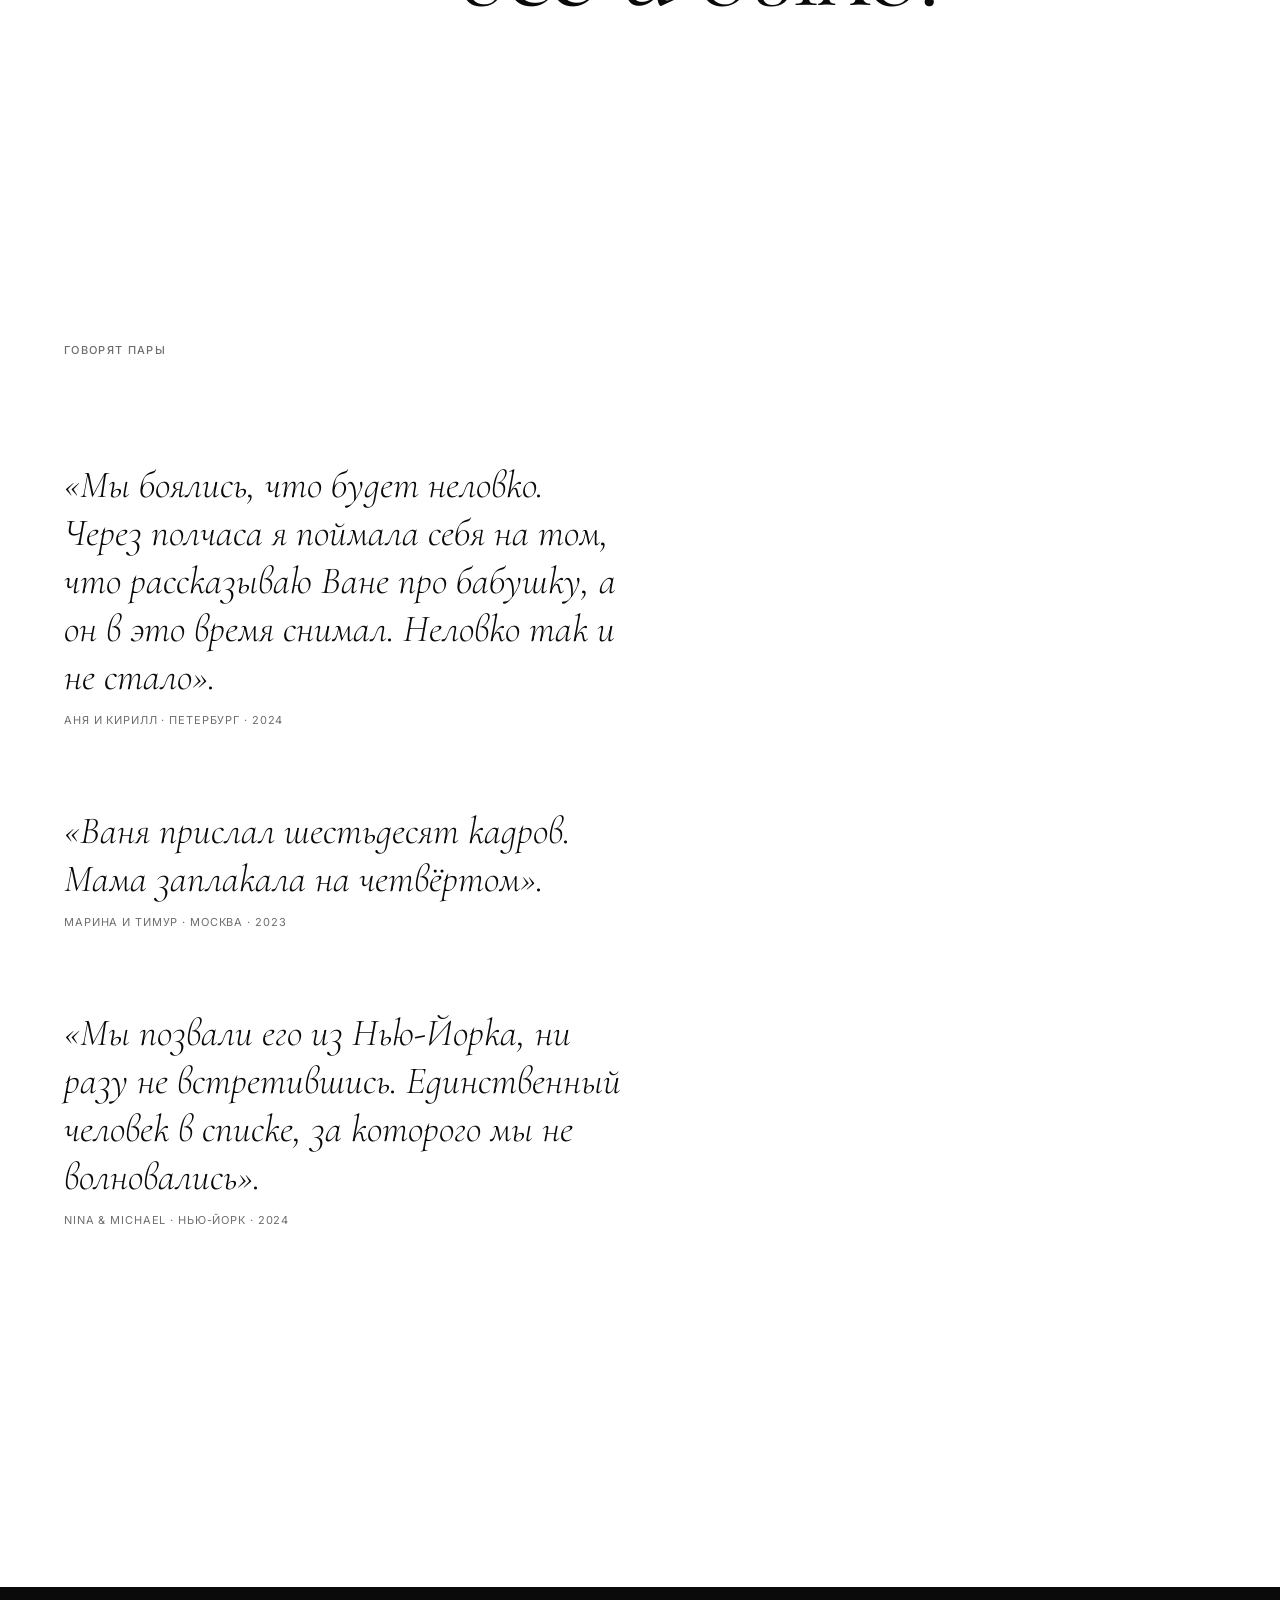
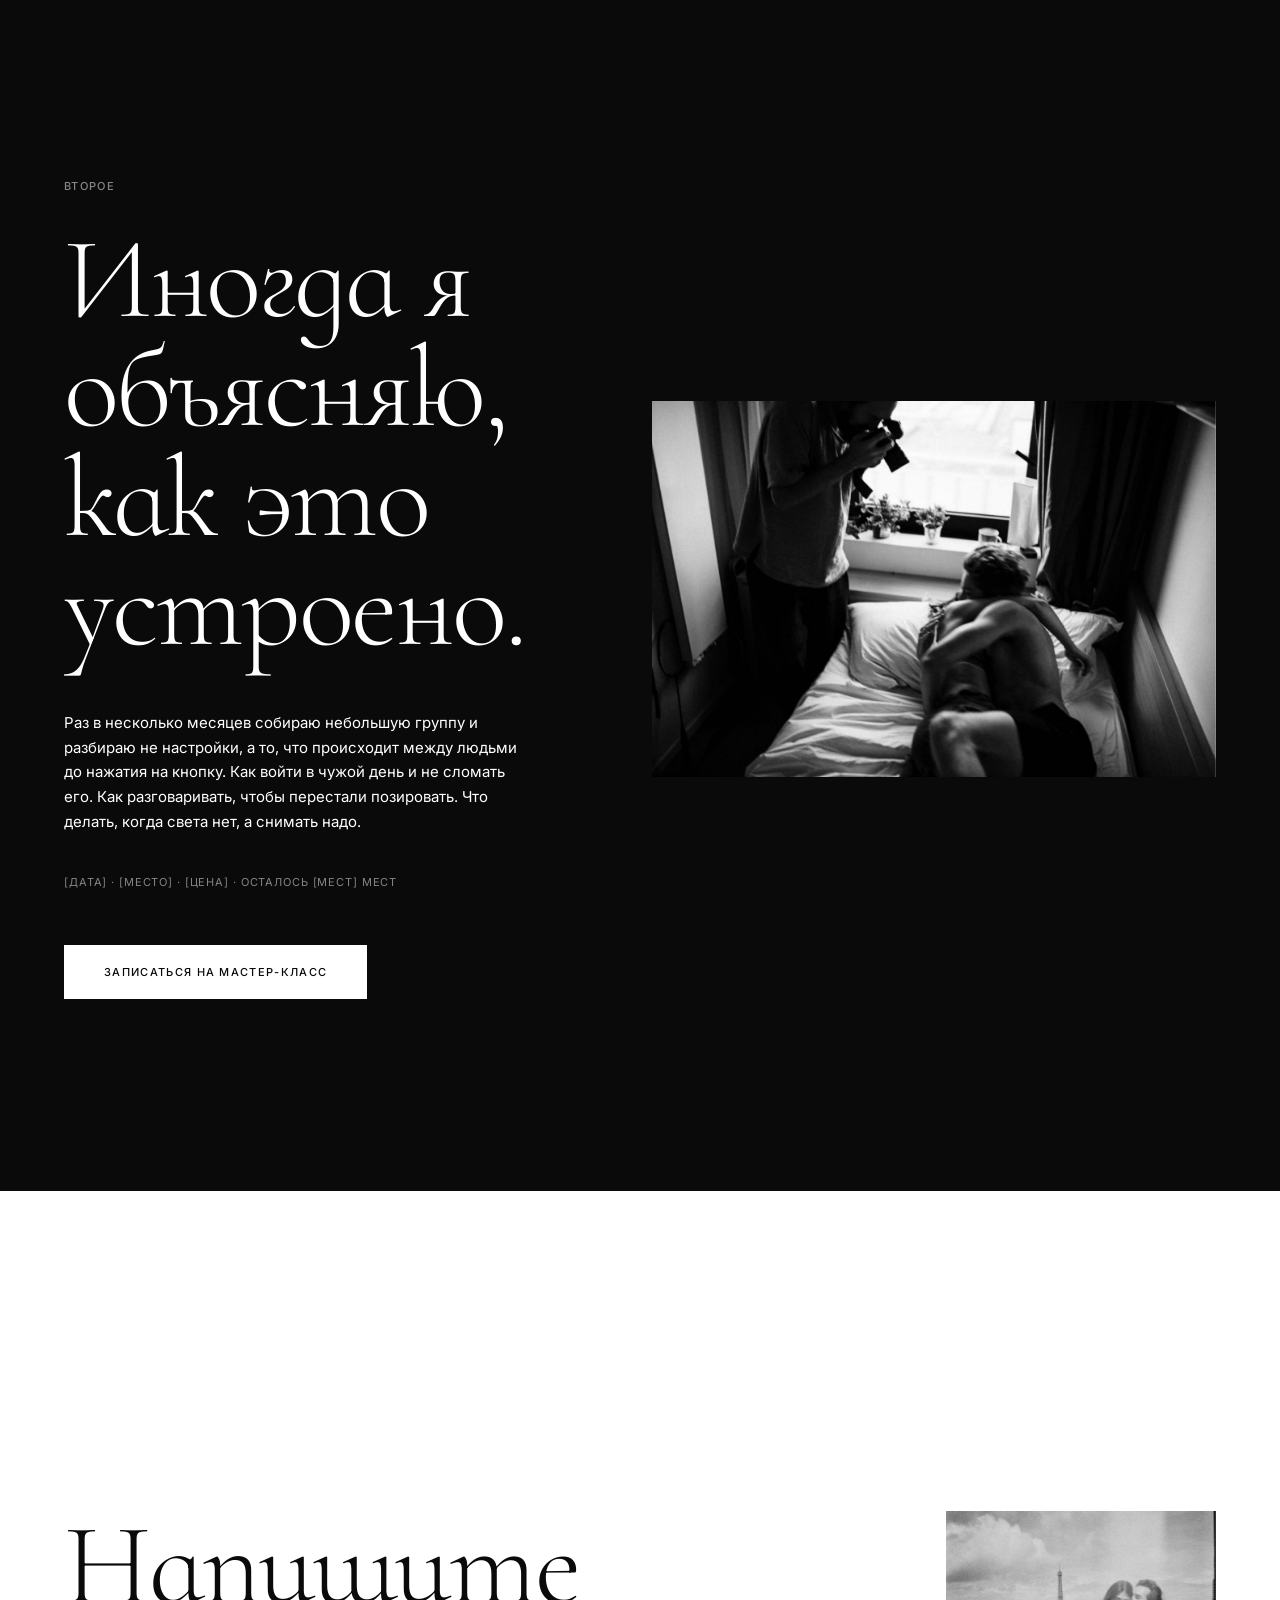
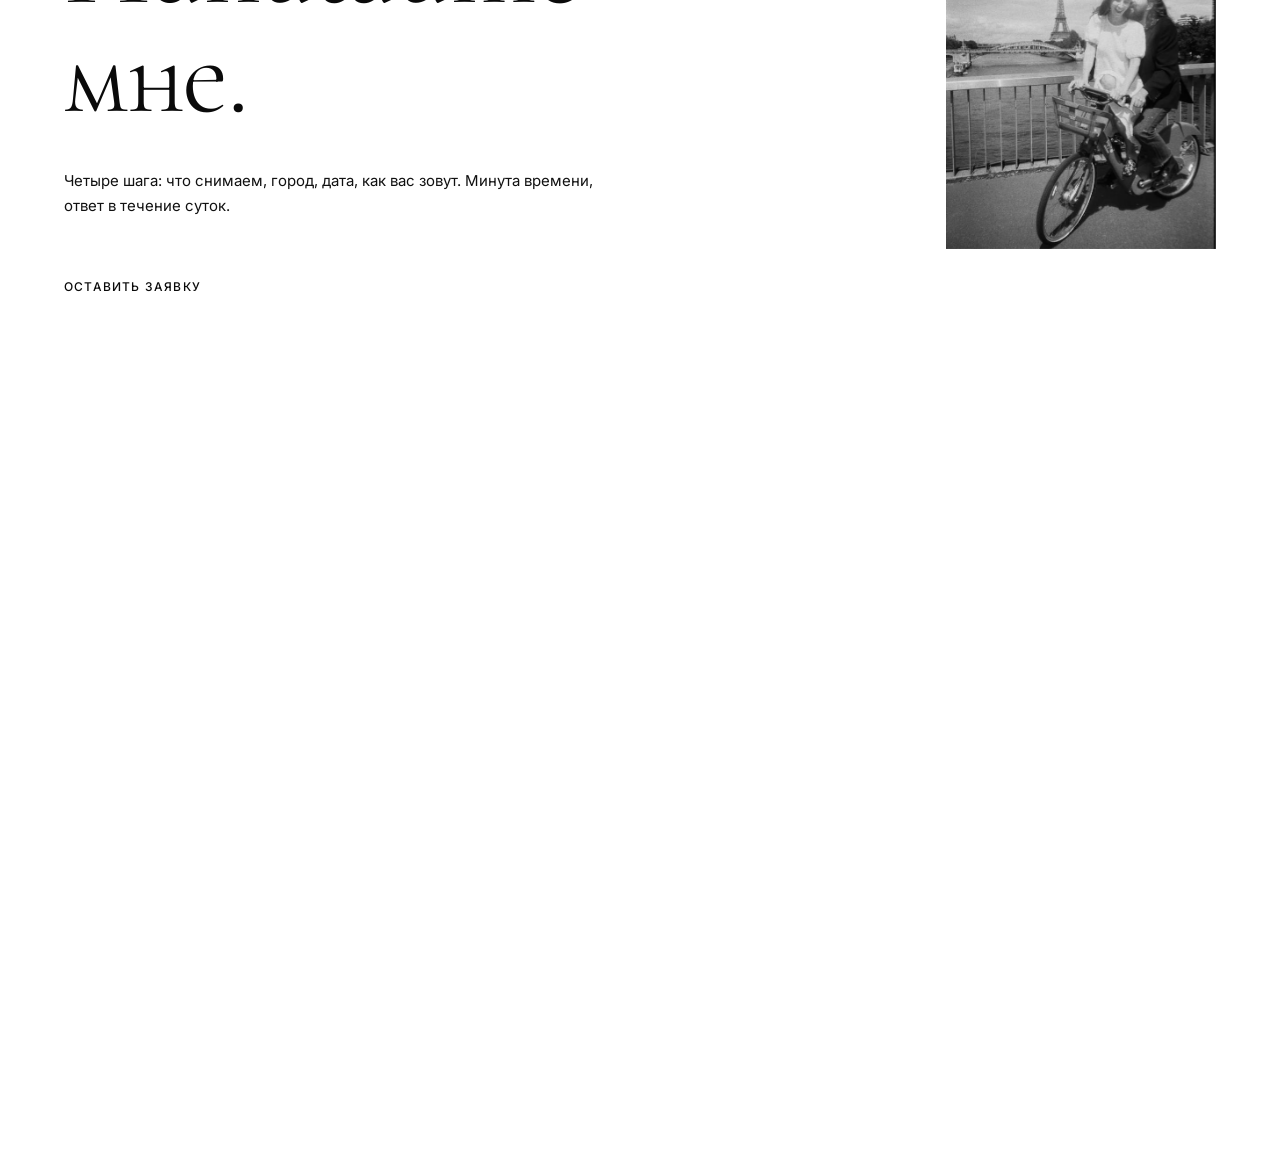
==== commit d9ae65f8: "Прелоадер: имя на 3-й колонке сетки, 1:1 с именем героя Обёртка прелоадера приведена к раскладке .he" ====
--- a/index.html
+++ b/index.html
@@ -26,10 +26,19 @@
      Логика — bindPreload() в site.js, снимается по canplay + минимальному
      времени, с жёстким потолком ожидания. -->
 <div class="preload" id="preload">
-  <p class="namemark" aria-label="Иван Трояновский">
-    <span class="namemark-line"><span>Иван</span></span>
-    <span class="namemark-line"><span>Трояновский</span></span>
-  </p>
+  <!-- Та же раскладка, что и у .heroname: .wrap → .grid → .heroname-inner,
+       якорь в 3-ю колонку, span 8. Имя на прелоадере встаёт ровно там же,
+       где имя на видео героя, и совпадает с ним 1:1. -->
+  <div class="wrap" style="width:100%">
+    <div class="grid">
+      <div class="heroname-inner" style="grid-column:3 / span 8">
+        <p class="namemark" aria-label="Иван Трояновский">
+          <span class="namemark-line"><span>Иван</span></span>
+          <span class="namemark-line"><span>Трояновский</span></span>
+        </p>
+      </div>
+    </div>
+  </div>
 </div>
 
 <header class="navbar">
--- a/assets/site.css
+++ b/assets/site.css
@@ -22,7 +22,7 @@
    самое, что видно на видео секундой позже, единая заставка без монтажной
    склейки цвета. */
 .preload{position:fixed;inset:0;z-index:100;background:var(--ink);
-  display:flex;align-items:center;justify-content:center;padding:var(--page-margin);
+  display:flex;align-items:center;
   clip-path:inset(0 0 0 0);transition:clip-path 800ms var(--ease-reveal)}
 .preload.gone{clip-path:inset(0 0 100% 0);pointer-events:none}
 
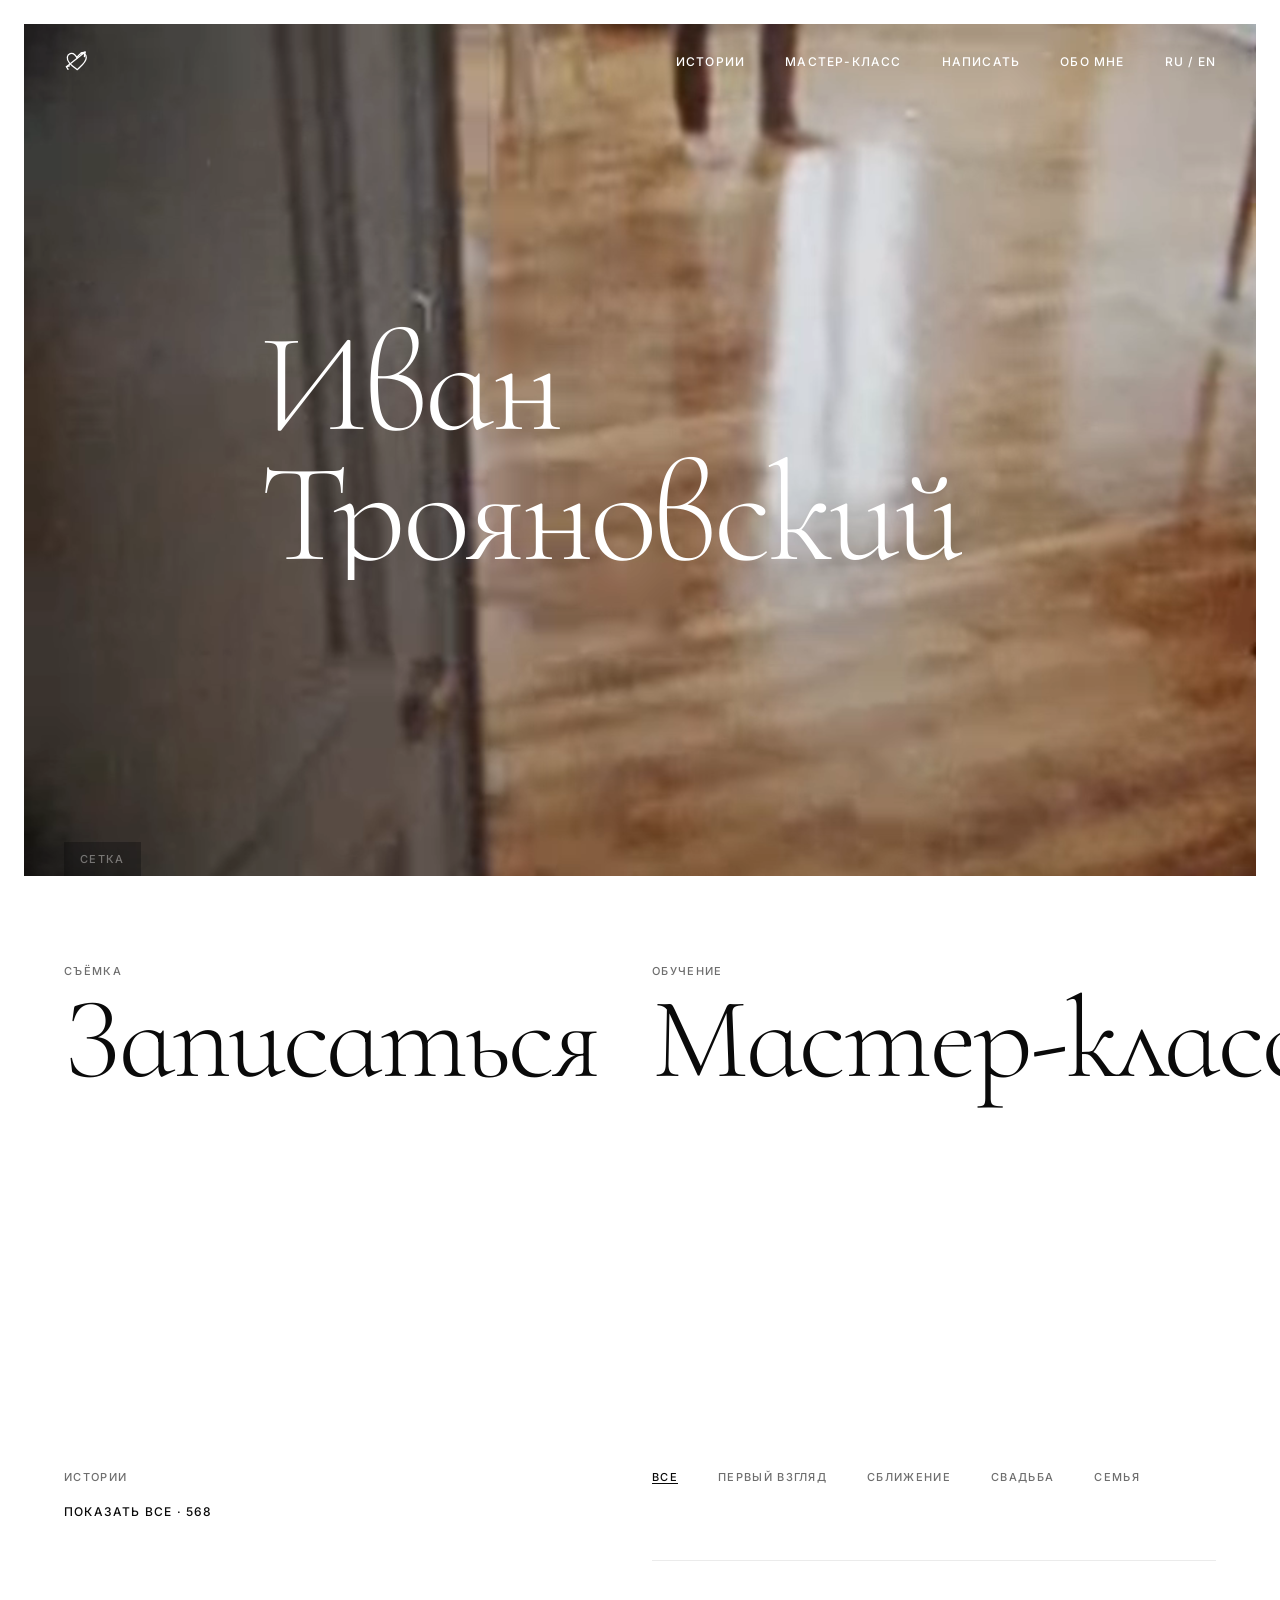
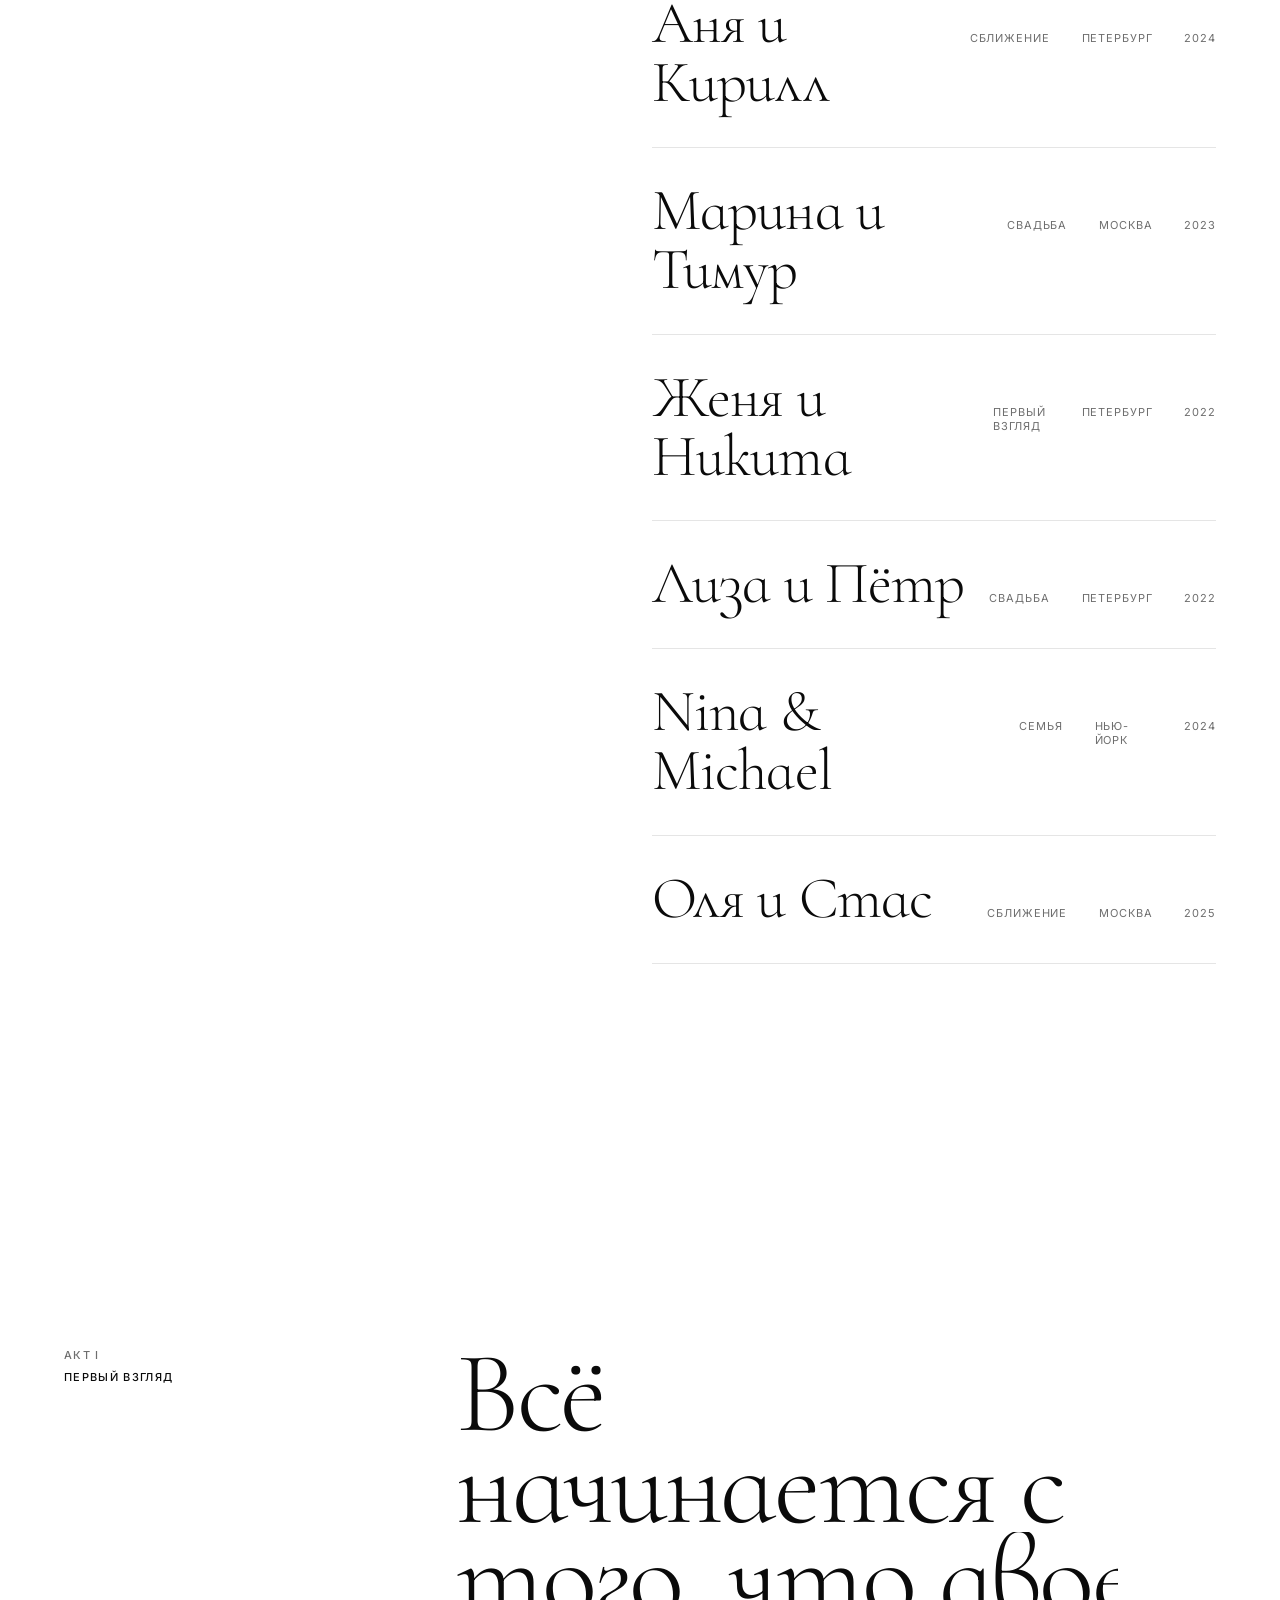
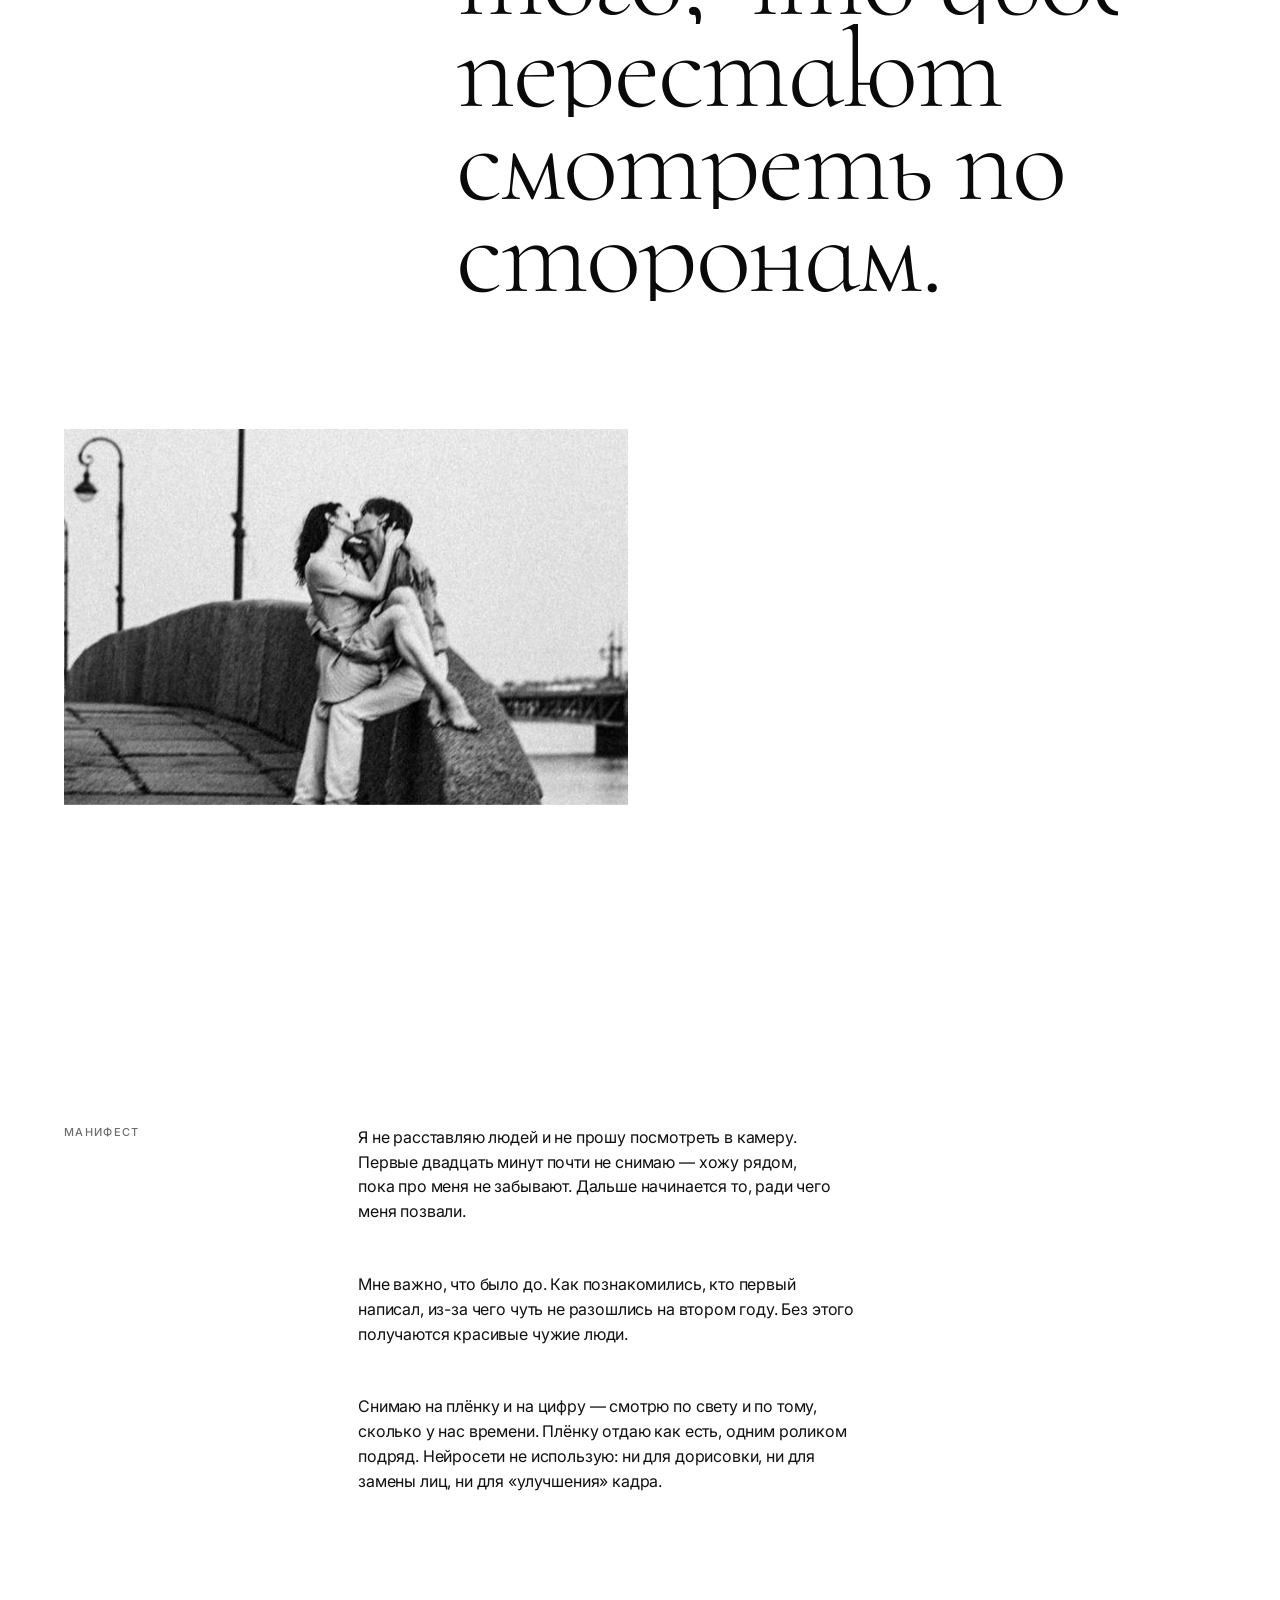
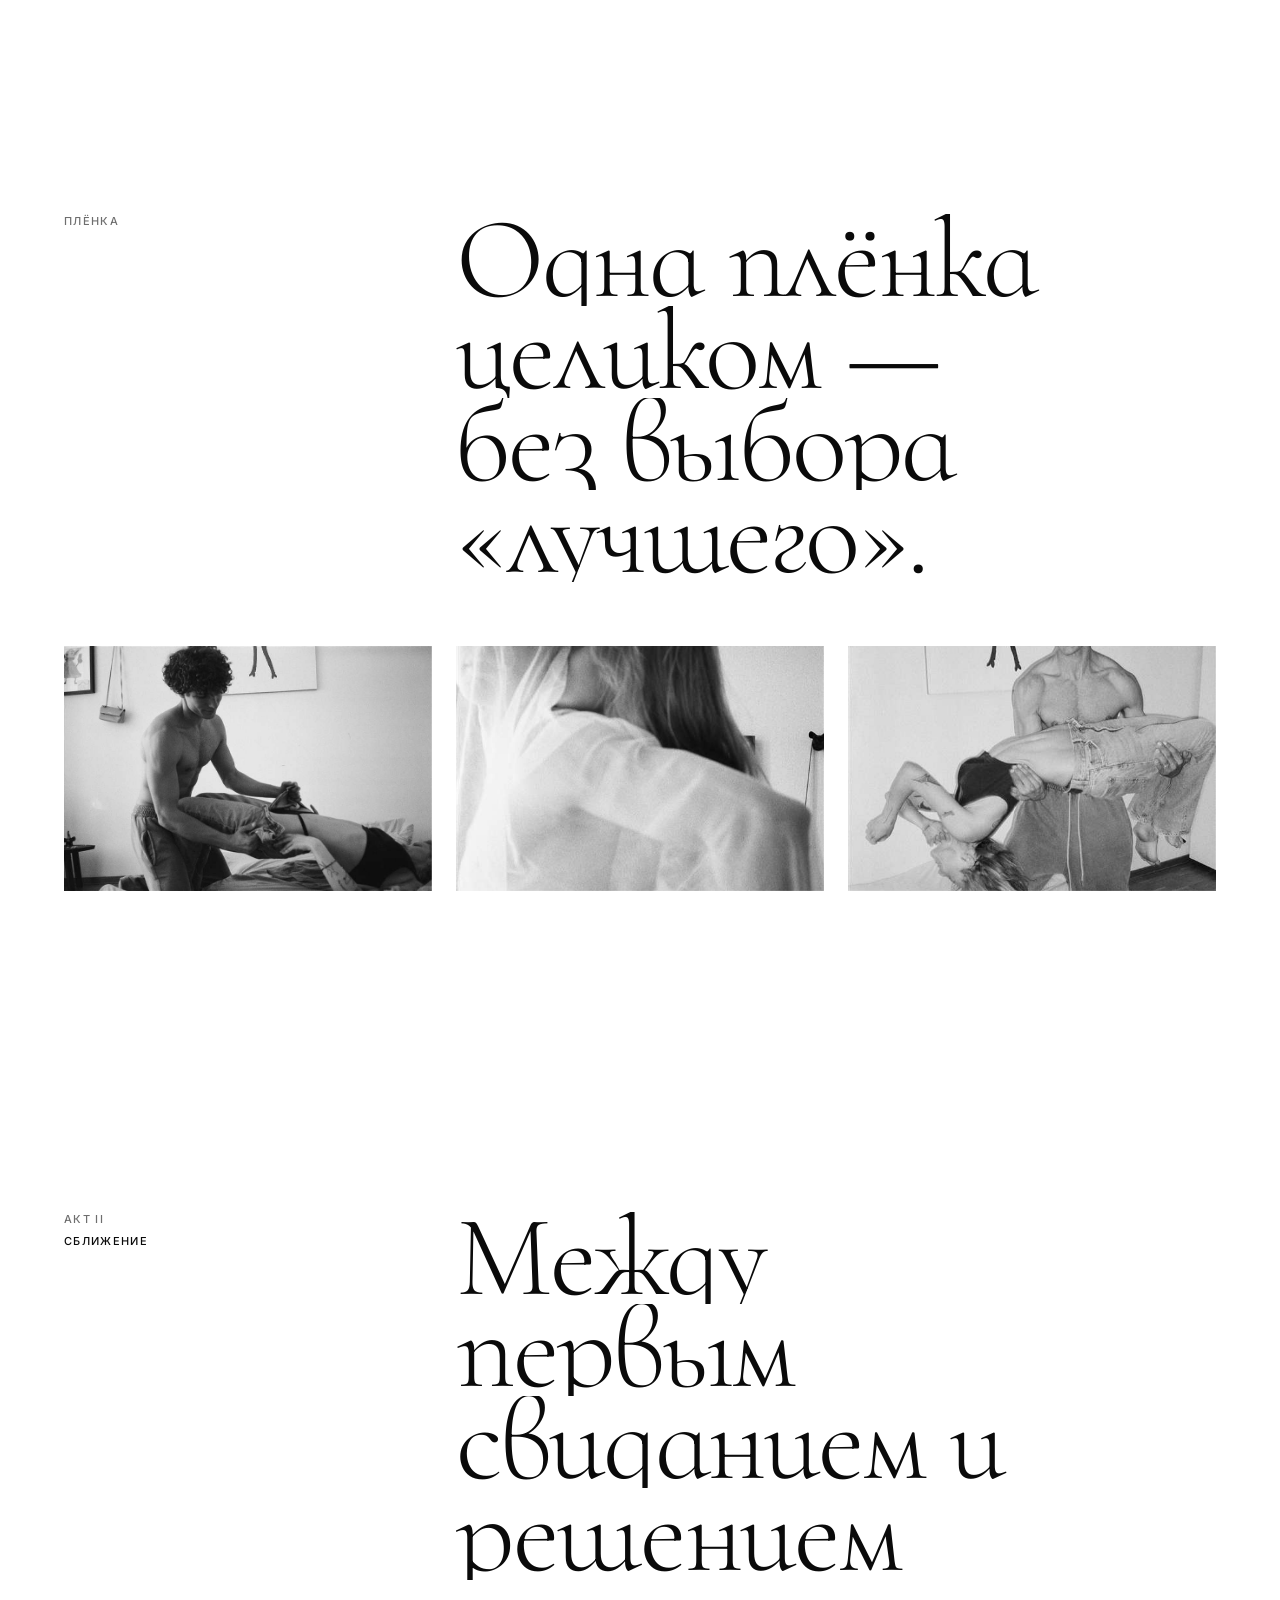
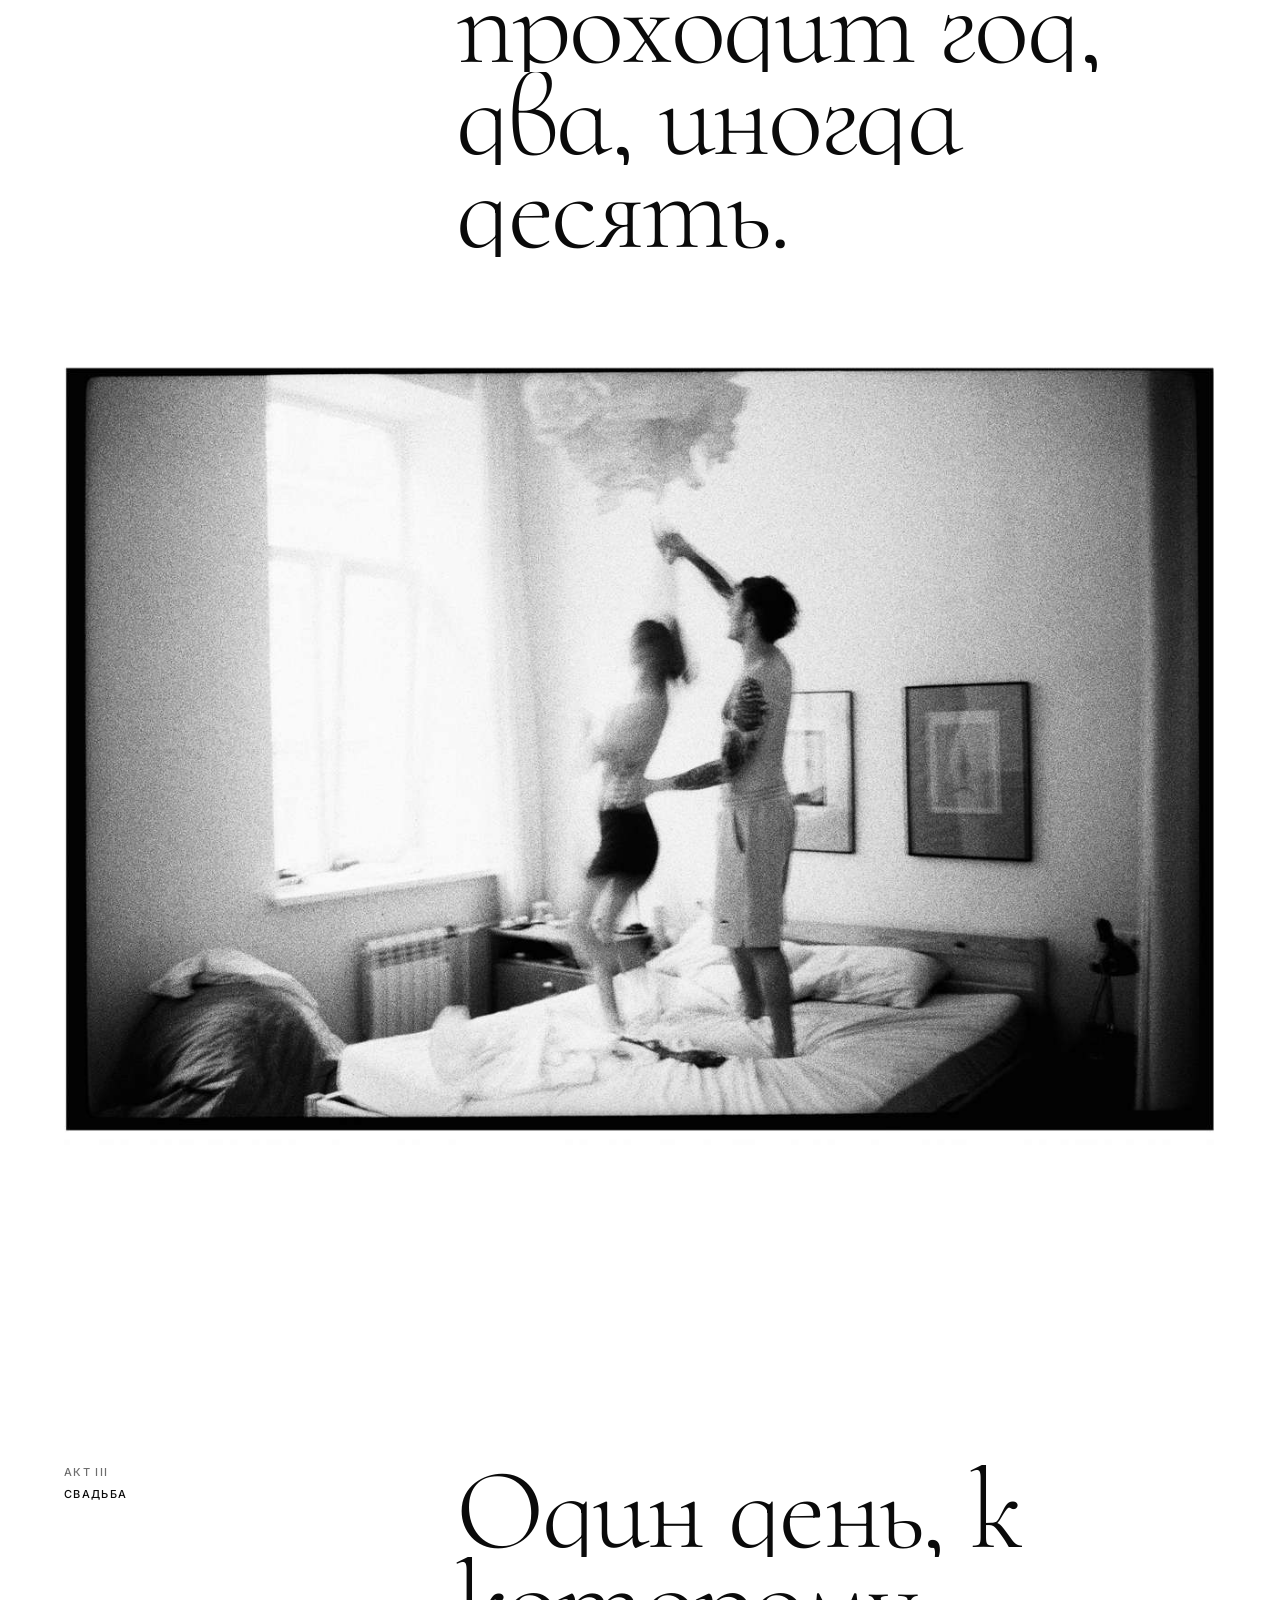
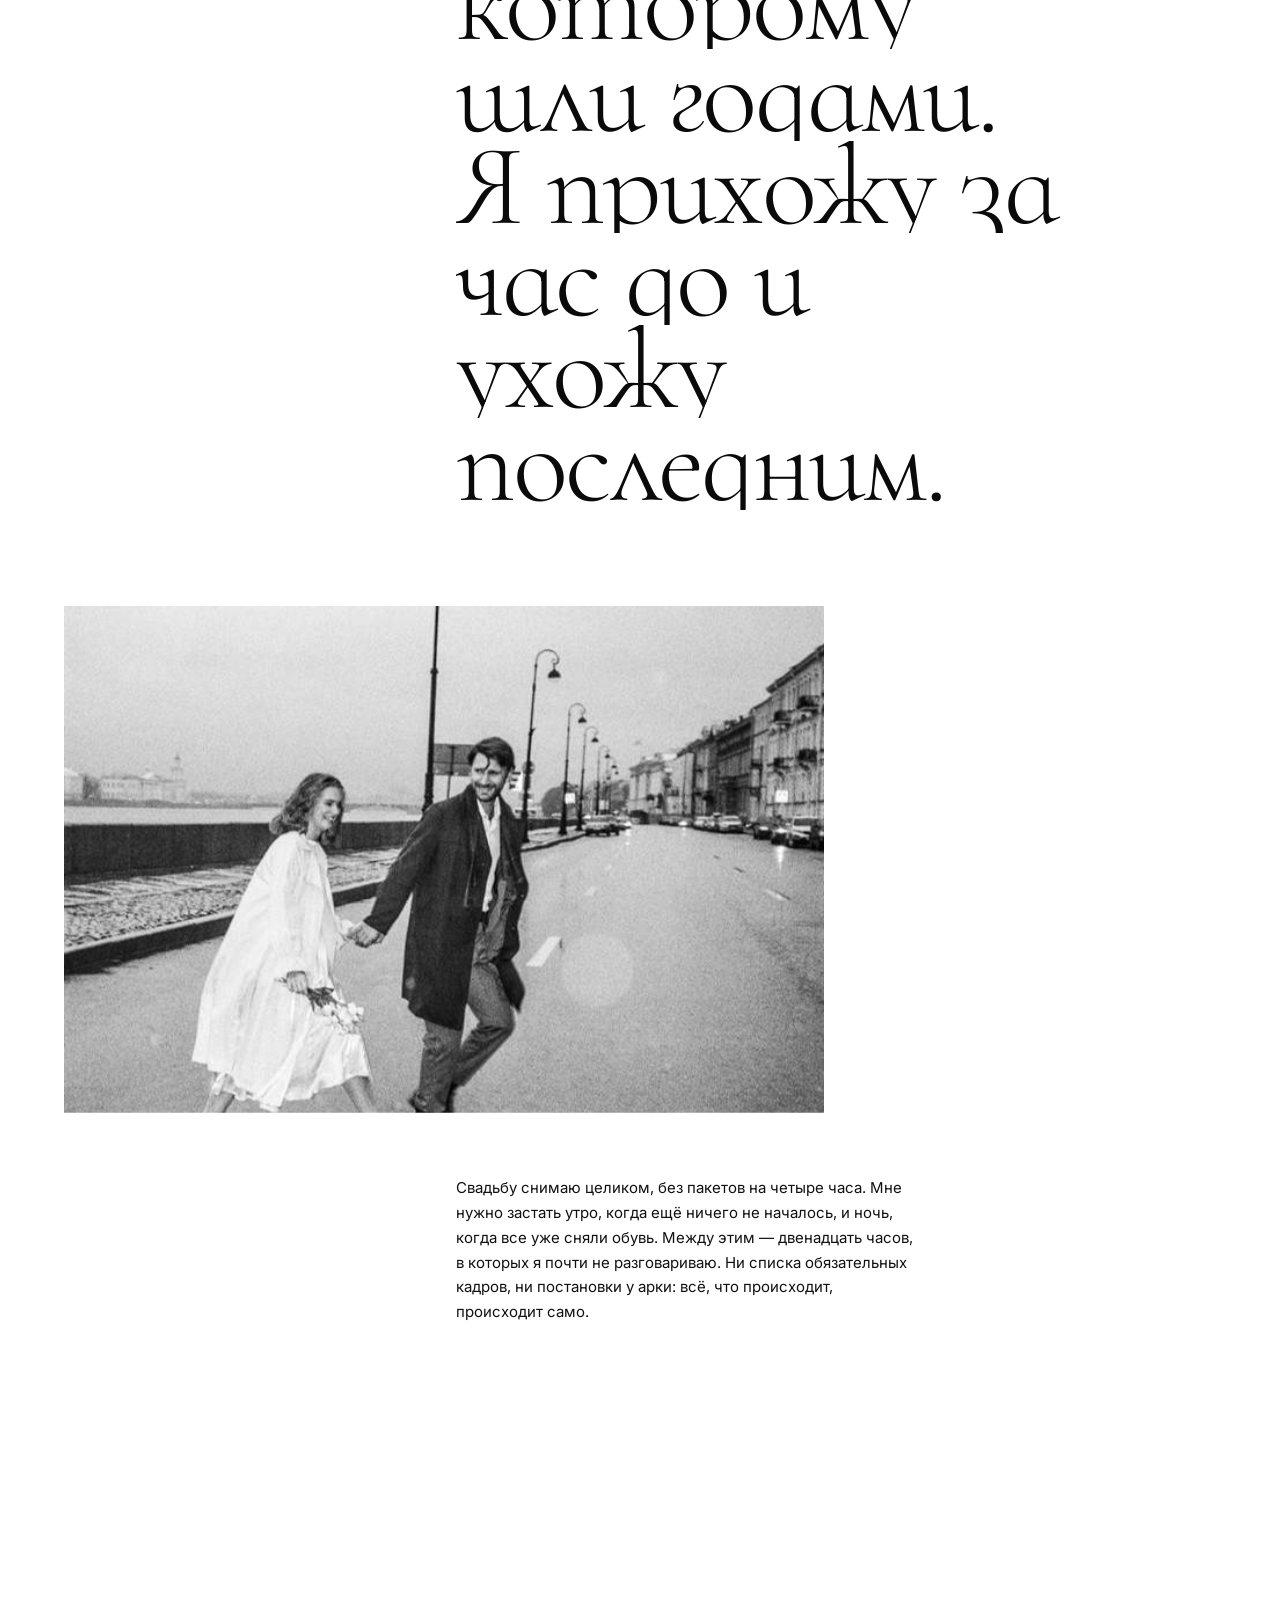
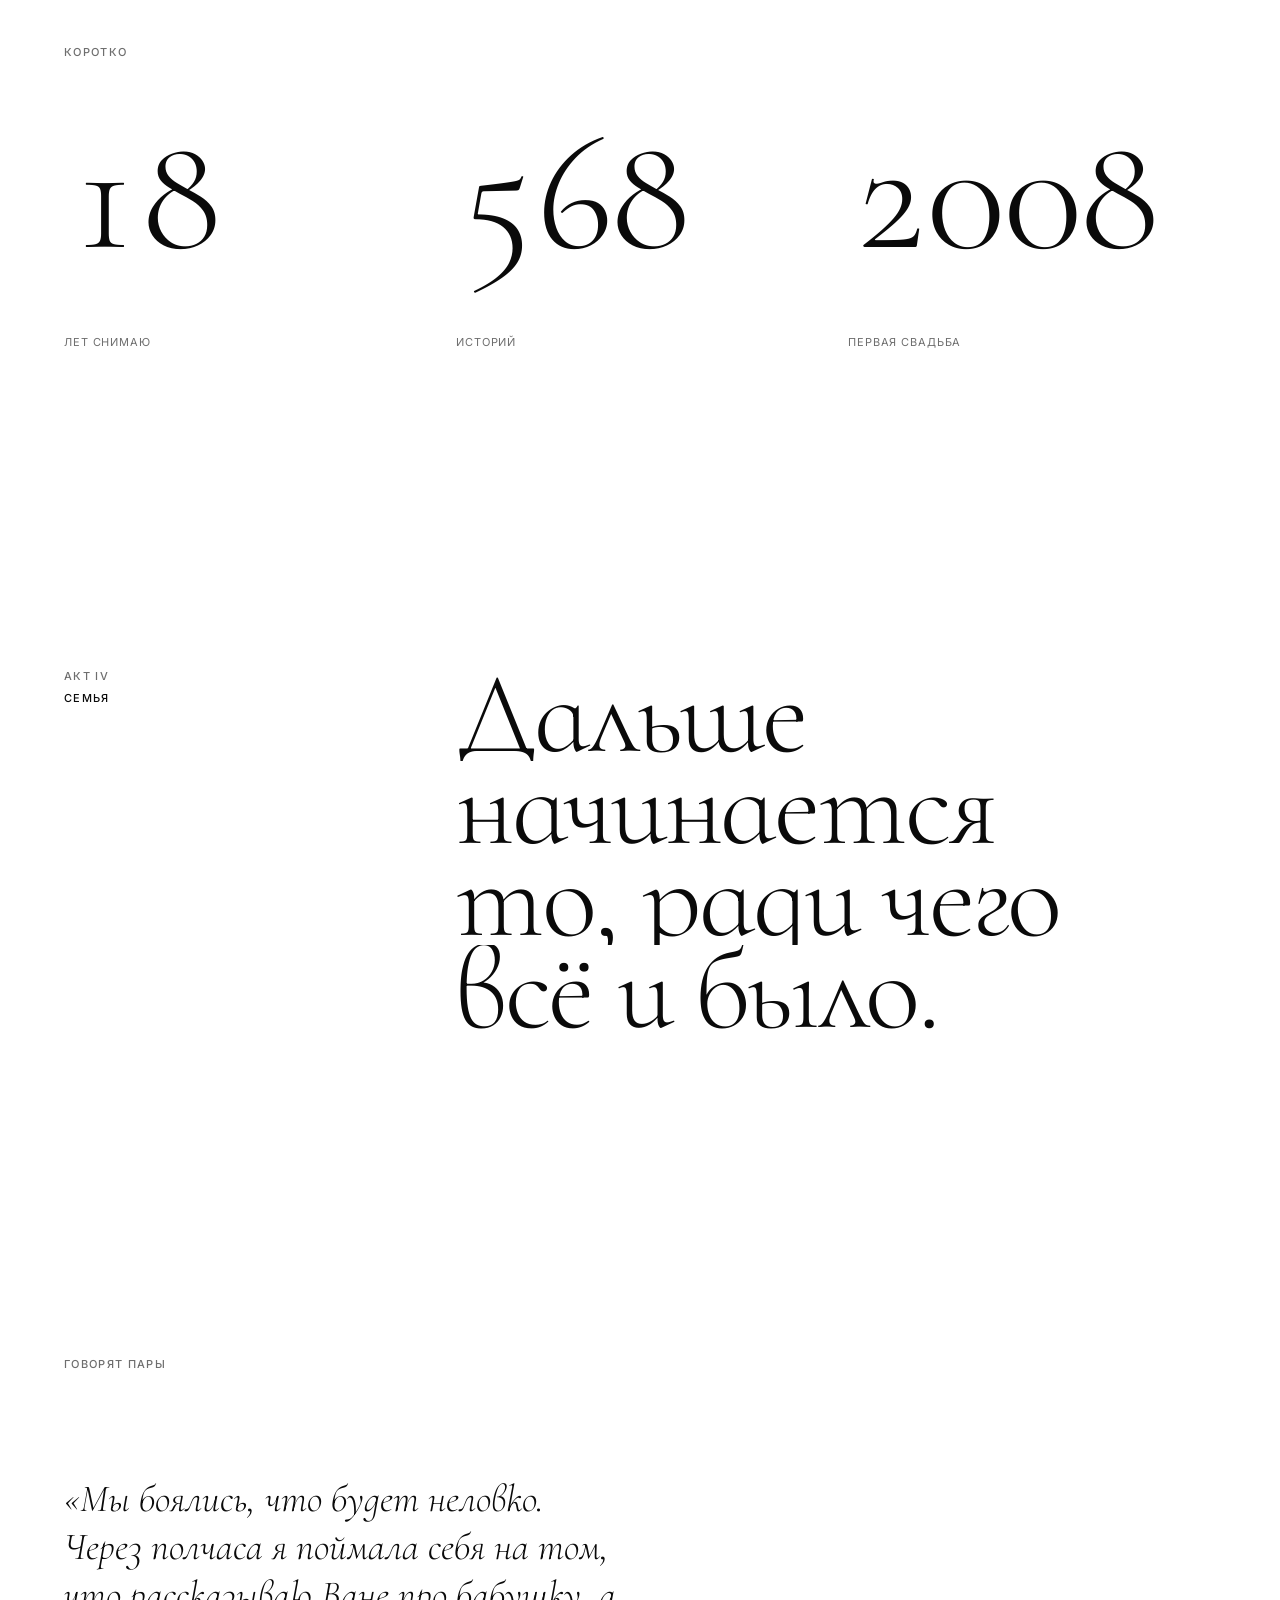
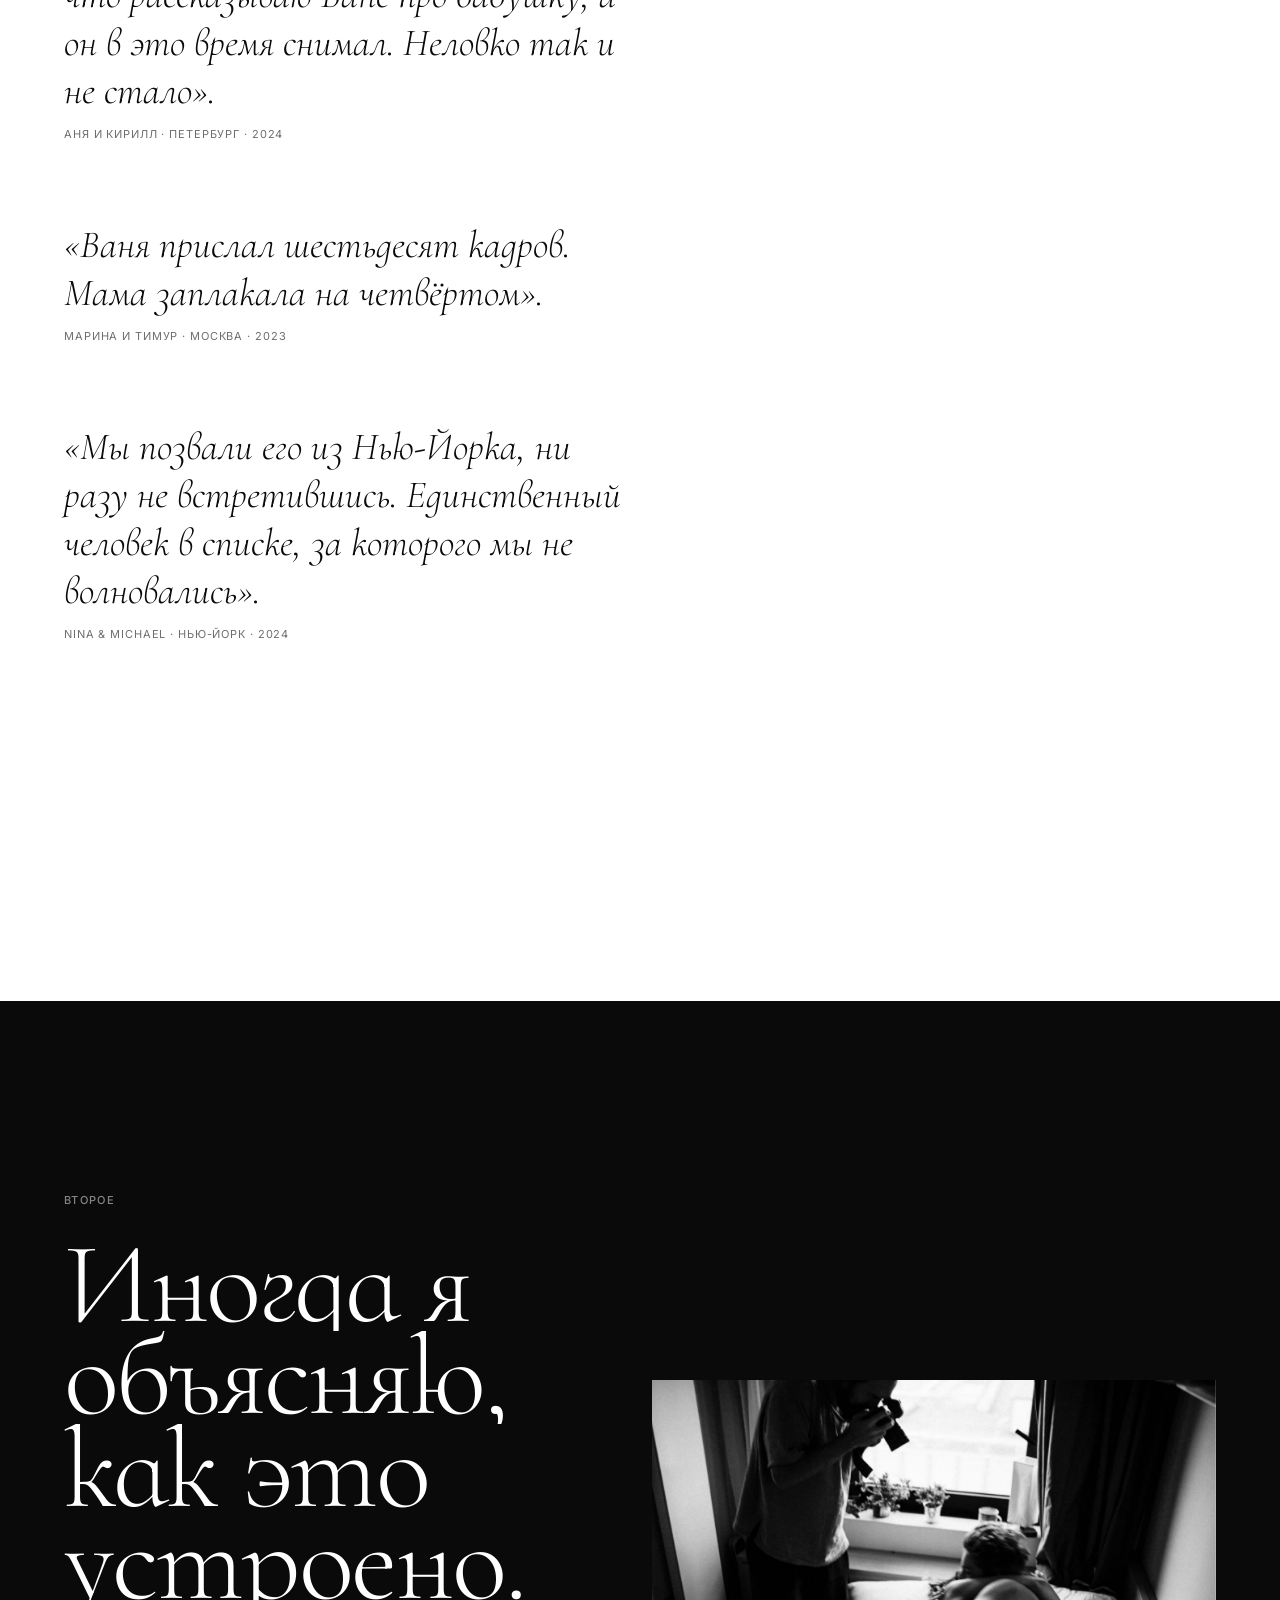
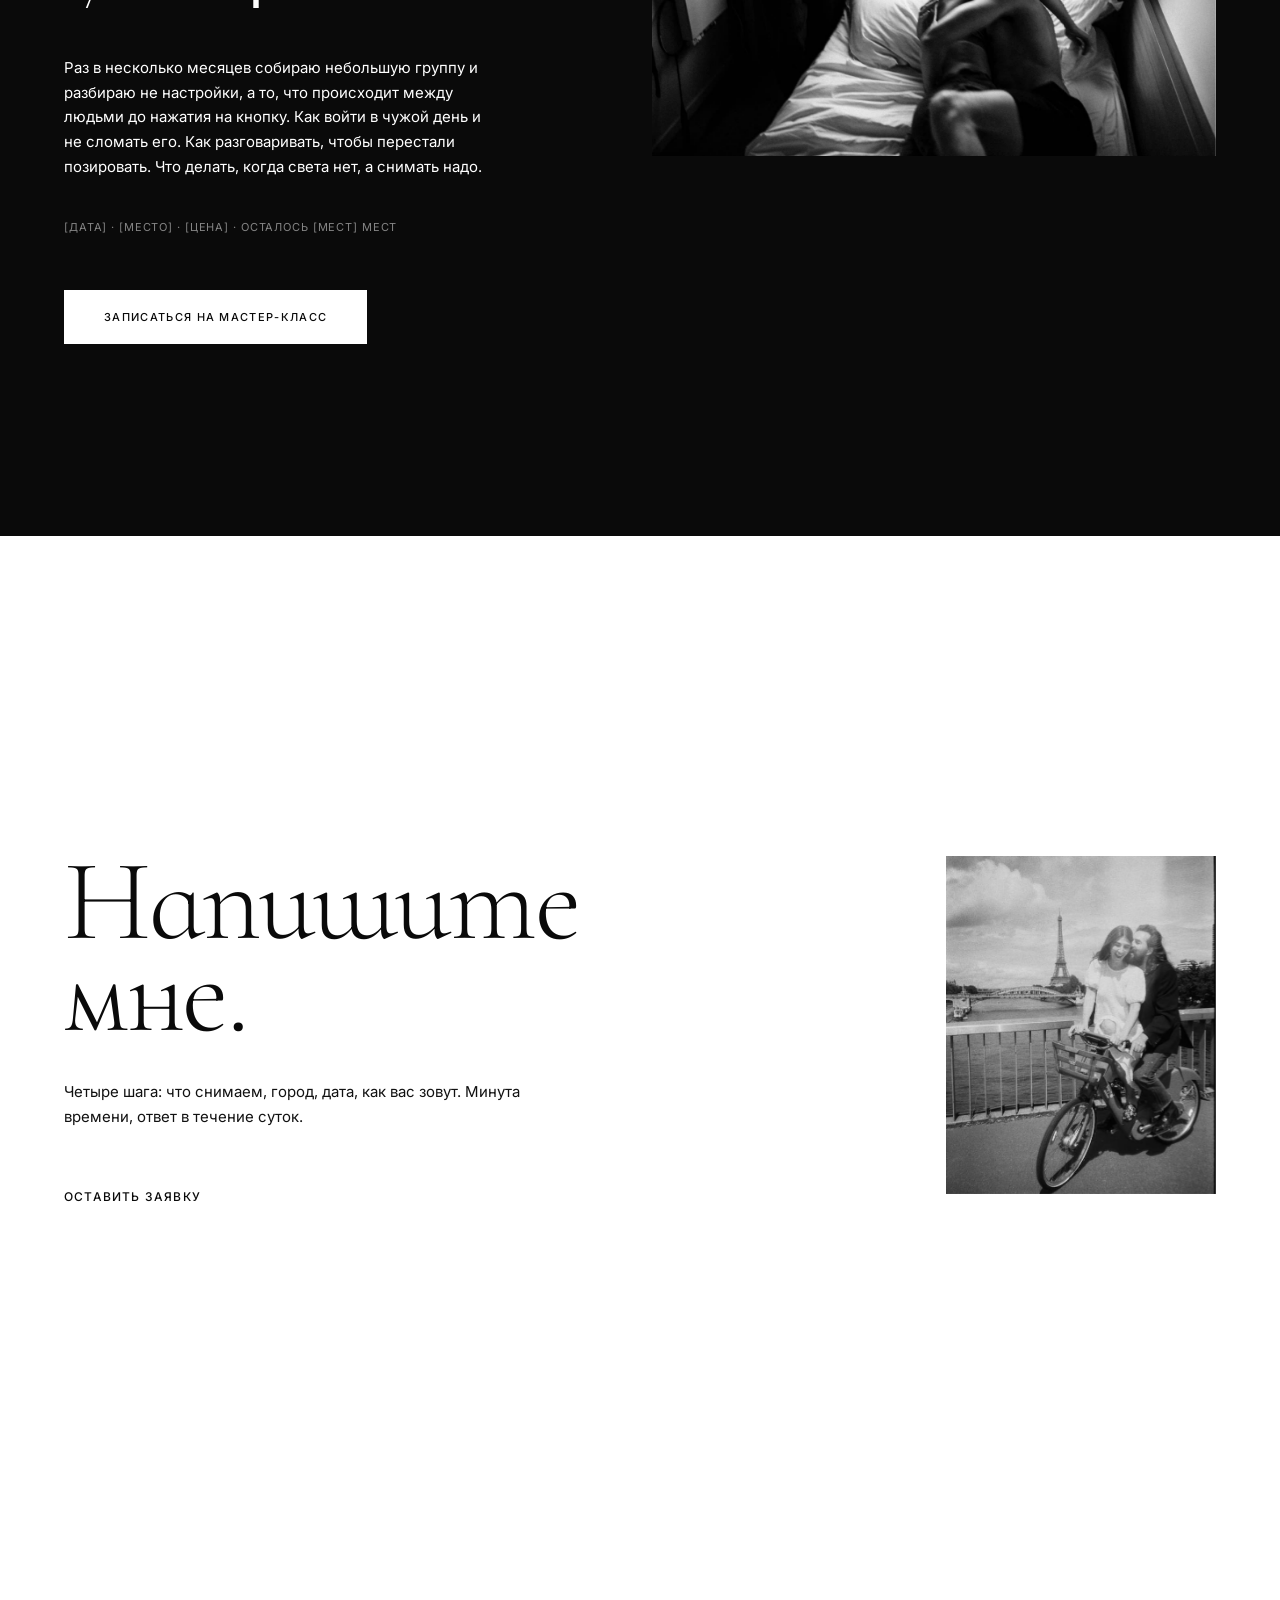
==== commit 0f16f954: "Появление: одно правило на весь сайт — только маска, одна скорость Фейд (.fu) снят с сайта целиком. " ====
--- a/index.html
+++ b/index.html
@@ -87,17 +87,17 @@
   </section>
 
   <section class="wrap" style="padding-top:64px;padding-bottom:64px">
-    <div class="grid fu" style="align-items:baseline">
+    <div class="grid" style="align-items:baseline">
       <div style="grid-column:1 / span 5">
         <a class="heroaction" href="zayavka.html">
-          <p class="lbl">Съёмка</p>
-          <p class="h3" style="margin-top:16px">Записаться</p>
+          <p class="lbl lines">Съёмка</p>
+          <p class="h3 lines d1" style="margin-top:16px">Записаться</p>
         </a>
       </div>
       <div style="grid-column:7 / span 5">
         <a class="heroaction" href="#masterclass">
-          <p class="lbl">Обучение</p>
-          <p class="h3" style="margin-top:16px">Мастер-класс</p>
+          <p class="lbl lines d1">Обучение</p>
+          <p class="h3 lines d2" style="margin-top:16px">Мастер-класс</p>
         </a>
       </div>
     </div>
@@ -106,15 +106,17 @@
   <section class="sec wrap" id="istorii">
     <!-- Фильтры стоят по левому краю таблицы, в той же правой половине
          сетки (было — слева, в 5-й колонке, на отдельной строке выше). -->
-    <div class="grid fu" style="margin-bottom:40px;align-items:baseline">
+    <div class="grid" style="margin-bottom:40px;align-items:baseline">
       <div style="grid-column:1 / span 3">
-        <p class="lbl">Истории</p>
-        <p style="margin:16px 0 0"><a class="nav" href="#istorii">Показать все · 568</a></p>
+        <p class="lbl lines">Истории</p>
+        <p class="lines d1" style="margin:16px 0 0"><a class="nav" href="#istorii">Показать все · 568</a></p>
       </div>
       <!-- Фильтры занимают ту же правую половину, что и таблица: на среднем
-           экране в четыре колонки они переносились в две строки. -->
+           экране в четыре колонки они переносились в две строки. Маска здесь
+           на самом ряду (.reveal), а не на каждой ссылке: .lines внутри флекса
+           съел бы gap между фильтрами. -->
       <div style="grid-column:7 / span 6">
-        <div class="stages">
+        <div class="stages reveal d1">
           <a class="stage on" href="#istorii">Все</a>
           <a class="stage" href="#istorii">Первый взгляд</a>
           <a class="stage" href="#istorii">Сближение</a>
@@ -127,7 +129,7 @@
     <!-- Таблица историй — в правой половине сетки, не на все 12 колонок. -->
     <div class="grid">
     <div style="grid-column:7 / span 6">
-    <div class="bigindex fu">
+    <div class="bigindex reveal">
       <a class="brow" href="#istorii">
         <span class="bname">Аня и Кирилл</span>
         <span class="bmeta"><span class="cap" style="margin:0">Сближение</span><span class="cap" style="margin:0">Петербург</span><time class="cap" style="margin:0" datetime="2024">2024</time></span>
@@ -165,13 +167,13 @@
   </section>
 
   <section class="sec wrap">
-    <div class="grid fu">
+    <div class="grid">
       <div style="grid-column:1 / span 3">
-        <p class="lbl">Акт I</p>
-        <p class="lbl" style="color:var(--ink);margin-top:8px">Первый взгляд</p>
+        <p class="lbl lines">Акт I</p>
+        <p class="lbl lines d1" style="color:var(--ink);margin-top:8px">Первый взгляд</p>
       </div>
       <div style="grid-column:5 / span 7">
-        <h2 class="h2">Всё начинается с того, что двое перестают смотреть по сторонам.</h2>
+        <h2 class="h2 lines">Всё начинается с того, что двое перестают смотреть по сторонам.</h2>
       </div>
     </div>
     <!-- Один кадр вместо двух в ряд: горизонтальный, на половину экрана. -->
@@ -184,19 +186,19 @@
 
   <section class="sec wrap" id="manifest">
     <div class="grid">
-      <div style="grid-column:1 / span 2"><p class="lbl fu">Манифест</p></div>
+      <div style="grid-column:1 / span 2"><p class="lbl lines">Манифест</p></div>
       <div style="grid-column:4 / span 7;display:flex;flex-direction:column;gap:48px">
-        <p class="lead fu">Я не расставляю людей и не прошу посмотреть в камеру. Первые двадцать минут почти не снимаю — хожу рядом, пока про меня не забывают. Дальше начинается то, ради чего меня позвали.</p>
-        <p class="lead fu">Мне важно, что было до. Как познакомились, кто первый написал, из-за чего чуть не разошлись на втором году. Без этого получаются красивые чужие люди.</p>
-        <p class="lead fu">Снимаю на плёнку и на цифру — смотрю по свету и по тому, сколько у нас времени. Плёнку отдаю как есть, одним роликом подряд. Нейросети не использую: ни для дорисовки, ни для замены лиц, ни для «улучшения» кадра.</p>
-      </div>
-    </div>
-  </section>
-
-  <section class="sec wrap">
-    <div class="grid fu" style="margin-bottom:64px">
-      <div style="grid-column:1 / span 3"><p class="lbl">Плёнка</p></div>
-      <div style="grid-column:5 / span 7"><h2 class="h2">Одна плёнка целиком — без выбора «лучшего».</h2></div>
+        <p class="lead lines">Я не расставляю людей и не прошу посмотреть в камеру. Первые двадцать минут почти не снимаю — хожу рядом, пока про меня не забывают. Дальше начинается то, ради чего меня позвали.</p>
+        <p class="lead lines">Мне важно, что было до. Как познакомились, кто первый написал, из-за чего чуть не разошлись на втором году. Без этого получаются красивые чужие люди.</p>
+        <p class="lead lines">Снимаю на плёнку и на цифру — смотрю по свету и по тому, сколько у нас времени. Плёнку отдаю как есть, одним роликом подряд. Нейросети не использую: ни для дорисовки, ни для замены лиц, ни для «улучшения» кадра.</p>
+      </div>
+    </div>
+  </section>
+
+  <section class="sec wrap">
+    <div class="grid" style="margin-bottom:64px">
+      <div style="grid-column:1 / span 3"><p class="lbl lines">Плёнка</p></div>
+      <div style="grid-column:5 / span 7"><h2 class="h2 lines">Одна плёнка целиком — без выбора «лучшего».</h2></div>
     </div>
     <!-- Все три кадра горизонтальные, ровным рядом. -->
     <div class="grid" style="align-items:start">
@@ -214,13 +216,13 @@
 
   <section class="sec">
     <div class="wrap">
-      <div class="grid fu" style="margin-bottom:96px">
+      <div class="grid" style="margin-bottom:96px">
         <div style="grid-column:1 / span 3">
-          <p class="lbl">Акт II</p>
-          <p class="lbl" style="color:var(--ink);margin-top:8px">Сближение</p>
+          <p class="lbl lines">Акт II</p>
+          <p class="lbl lines d1" style="color:var(--ink);margin-top:8px">Сближение</p>
         </div>
         <div style="grid-column:5 / span 7">
-          <h2 class="h2">Между первым свиданием и решением проходит год, два, иногда десять.</h2>
+          <h2 class="h2 lines">Между первым свиданием и решением проходит год, два, иногда десять.</h2>
         </div>
       </div>
       <!-- Кадр во весь экран: ни раскрытия маской, ни наклона за курсором
@@ -236,13 +238,13 @@
        (было — кадр слева, весь текстовый блок справа). Порядок как у
        остальных актов: лейблы в 1–3 колонках, заголовок с 5-й. -->
   <section class="sec wrap">
-    <div class="grid fu" style="margin-bottom:96px">
+    <div class="grid" style="margin-bottom:96px">
       <div style="grid-column:1 / span 3">
-        <p class="lbl">Акт III</p>
-        <p class="lbl" style="color:var(--ink);margin-top:8px">Свадьба</p>
+        <p class="lbl lines">Акт III</p>
+        <p class="lbl lines d1" style="color:var(--ink);margin-top:8px">Свадьба</p>
       </div>
       <div style="grid-column:5 / span 7">
-        <h2 class="h2">Один день, к которому шли годами. Я прихожу за час до и ухожу последним.</h2>
+        <h2 class="h2 lines">Один день, к которому шли годами. Я прихожу за час до и ухожу последним.</h2>
       </div>
     </div>
     <div class="grid">
@@ -251,14 +253,14 @@
       </div>
     </div>
     <div class="grid" style="margin-top:64px">
-      <div class="fu" style="grid-column:5 / span 5">
+      <div style="grid-column:5 / span 5">
         <p class="txt">Свадьбу снимаю целиком, без пакетов на четыре часа. Мне нужно застать утро, когда ещё ничего не началось, и ночь, когда все уже сняли обувь. Между этим — двенадцать часов, в которых я почти не разговариваю. Ни списка обязательных кадров, ни постановки у арки: всё, что происходит, происходит само.</p>
       </div>
     </div>
   </section>
 
   <section class="sec wrap">
-    <p class="lbl fu" style="margin-bottom:64px">Коротко</p>
+    <p class="lbl lines" style="margin-bottom:64px">Коротко</p>
     <div class="stats">
       <div>
         <span class="tmask num"><span class="rise">18</span></span>
@@ -276,23 +278,23 @@
   </section>
 
   <section class="sec wrap">
-    <div class="grid fu" style="margin-bottom:96px">
+    <div class="grid" style="margin-bottom:96px">
       <div style="grid-column:1 / span 3">
-        <p class="lbl">Акт IV</p>
-        <p class="lbl" style="color:var(--ink);margin-top:8px">Семья</p>
+        <p class="lbl lines">Акт IV</p>
+        <p class="lbl lines d1" style="color:var(--ink);margin-top:8px">Семья</p>
       </div>
       <div style="grid-column:5 / span 7">
-        <h2 class="h2">Дальше начинается то, ради чего всё и было.</h2>
-      </div>
-    </div>
-  </section>
-
-  <section class="sec wrap">
-    <p class="lbl fu" style="margin-bottom:64px">Говорят пары</p>
+        <h2 class="h2 lines">Дальше начинается то, ради чего всё и было.</h2>
+      </div>
+    </div>
+  </section>
+
+  <section class="sec wrap">
+    <p class="lbl lines" style="margin-bottom:64px">Говорят пары</p>
     <!-- Блок слева, без разделительных линий под цитатами. -->
     <div class="grid">
     <div style="grid-column:1 / span 6">
-    <div class="voicewrap fu noline">
+    <div class="voicewrap reveal noline">
       <div class="voice">
         <p class="q">«Мы боялись, что будет неловко. Через полчаса я поймала себя на том, что рассказываю Ване про бабушку, а он в это время снимал. Неловко так и не стало».</p>
         <p class="cap">Аня и Кирилл · Петербург · 2024</p>
@@ -319,12 +321,14 @@
   <section class="sec mc" id="masterclass">
     <div class="wrap">
       <div class="grid" style="align-items:center">
-        <div class="fu" style="grid-column:1 / span 5">
-          <p class="lbl">Второе</p>
-          <h2 class="h2" style="margin-top:32px">Иногда я объясняю, как это устроено.</h2>
-          <p class="txt" style="margin-top:48px">Раз в несколько месяцев собираю небольшую группу и разбираю не настройки, а то, что происходит между людьми до нажатия на кнопку. Как войти в чужой день и не сломать его. Как разговаривать, чтобы перестали позировать. Что делать, когда света нет, а снимать надо.</p>
-          <p class="cap" style="margin-top:40px">[ДАТА] · [МЕСТО] · [ЦЕНА] · осталось [МЕСТ] мест</p>
-          <p style="margin-top:56px"><a class="btn" href="#masterclass">Записаться на мастер-класс</a></p>
+        <div style="grid-column:1 / span 5">
+          <p class="lbl lines">Второе</p>
+          <h2 class="h2 lines" style="margin-top:32px">Иногда я объясняю, как это устроено.</h2>
+          <div>
+            <p class="txt lines" style="margin-top:48px">Раз в несколько месяцев собираю небольшую группу и разбираю не настройки, а то, что происходит между людьми до нажатия на кнопку. Как войти в чужой день и не сломать его. Как разговаривать, чтобы перестали позировать. Что делать, когда света нет, а снимать надо.</p>
+            <p class="cap lines d1" style="margin-top:40px">[ДАТА] · [МЕСТО] · [ЦЕНА] · осталось [МЕСТ] мест</p>
+            <p class="lines d2" style="margin-top:56px"><a class="btn" href="#masterclass">Записаться на мастер-класс</a></p>
+          </div>
         </div>
         <div style="grid-column:7 / span 6">
           <div class="mask reveal" data-tilt><div class="inner ph" style="aspect-ratio:3/2"><img src="img/masterclass.jpg" alt="Иван снимает пару, обнявшуюся на кровати у окна" loading="lazy"></div></div>
@@ -335,10 +339,12 @@
 
   <section class="sec wrap" id="napisat">
     <div class="grid">
-      <div class="fu" style="grid-column:1 / span 6">
-        <h2 class="h2">Напишите мне.</h2>
-        <p class="txt" style="margin-top:40px">Четыре шага: что снимаем, город, дата, как вас зовут. Минута времени, ответ в течение суток.</p>
-        <p style="margin-top:56px"><a class="nav" href="zayavka.html">Оставить заявку</a></p>
+      <div style="grid-column:1 / span 6">
+        <h2 class="h2 lines">Напишите мне.</h2>
+        <div>
+          <p class="txt lines" style="margin-top:40px">Четыре шага: что снимаем, город, дата, как вас зовут. Минута времени, ответ в течение суток.</p>
+          <p class="lines d1" style="margin-top:56px"><a class="nav" href="zayavka.html">Оставить заявку</a></p>
+        </div>
       </div>
       <!-- Кадр здесь подчинён заголовку, поэтому узкий: 3 колонки, не 5. -->
       <div style="grid-column:10 / span 3">
--- a/assets/base.css
+++ b/assets/base.css
@@ -35,9 +35,9 @@
 .lbl{font-size:11px;font-weight:500;letter-spacing:.12em;text-transform:uppercase;color:var(--muted);margin:0}
 .nav{font-size:12px;font-weight:500;letter-spacing:.1em;text-transform:uppercase;color:var(--ink)}
 .cap{font-size:11px;font-weight:400;letter-spacing:.08em;text-transform:uppercase;color:var(--muted);margin:12px 0 0}
-.h1{font-family:"Cormorant Infant",Georgia,serif;font-weight:300;font-size:clamp(60px,9vw,144px);line-height:.95;letter-spacing:-.02em;color:var(--ink);margin:0;text-wrap:balance}
-.h2{font-family:"Cormorant Infant",Georgia,serif;font-weight:300;font-size:clamp(60px,9vw,144px);line-height:.95;letter-spacing:-.02em;color:var(--ink);margin:0;text-wrap:balance}
-.h3{font-family:"Cormorant Infant",Georgia,serif;font-weight:300;font-size:clamp(60px,9vw,144px);line-height:.95;letter-spacing:-.02em;color:var(--ink);margin:0;text-wrap:balance}
+.h1{font-family:"Cormorant Infant",Georgia,serif;font-weight:300;font-size:clamp(60px,9vw,144px);line-height:.8;letter-spacing:-.02em;color:var(--ink);margin:0;text-wrap:balance}
+.h2{font-family:"Cormorant Infant",Georgia,serif;font-weight:300;font-size:clamp(60px,9vw,144px);line-height:.8;letter-spacing:-.02em;color:var(--ink);margin:0;text-wrap:balance}
+.h3{font-family:"Cormorant Infant",Georgia,serif;font-weight:300;font-size:clamp(60px,9vw,144px);line-height:.8;letter-spacing:-.02em;color:var(--ink);margin:0;text-wrap:balance}
 .q{font-family:"Cormorant Infant",Georgia,serif;font-style:italic;font-weight:300;font-size:clamp(24px,3vw,40px);line-height:1.25;color:var(--ink);margin:0;text-wrap:pretty}
 .lead{font-size:clamp(16px,1.2vw,19px);font-weight:400;line-height:1.55;letter-spacing:-.01em;color:var(--body);margin:0;max-width:54ch;text-wrap:pretty}
 .txt{font-size:15px;font-weight:400;line-height:1.65;max-width:62ch;color:var(--body);margin:0;text-wrap:pretty}
@@ -53,35 +53,76 @@
 .btn{display:inline-block;background:var(--ink);color:var(--on-dark);border:0;border-radius:0;padding:20px 40px;font-family:inherit;font-size:11px;font-weight:500;letter-spacing:.12em;text-transform:uppercase;cursor:pointer;background-image:none}
 .btn:hover{background:var(--ink);color:var(--on-dark);background-image:none}
 
-/* Раскрытие кадра — § 7.1. Запускается классом .in по IntersectionObserver.
-   Значения деликатные (§ 7): короткая амплитуда, мягкая кривая. */
+/* ЕДИНОЕ ПРАВИЛО ПОЯВЛЕНИЯ (переписано 2026-09-07 по прямой правке
+   «весь текст и фото появляются универсально, по одним правилам; никакого
+   фейда, только по маске; скорость одна»). Фейд (`.fu`, бывший § 7 п. 1-бис)
+   удалён с сайта целиком — вместе с ним снято расхождение, которое он вносил
+   в § 7.1 и § 10. Осталось три применения одной и той же маски, все на
+   `--dur-reveal` и `--ease-reveal`:
+     .reveal — кадр и любой блок: вайп clip-path снизу вверх;
+     .lines  — любой текст: построчно, строка выезжает из своей маски;
+     .rise   — счётчики: цифра выезжает из .tmask.
+   Стаггер между соседями — один: --stagger. */
+:root{--dur-reveal:1800ms;--stagger:130ms}
+
 .reveal{clip-path:inset(100% 0 0 0)}
 .reveal>.inner{transform:scale(1.04)}
-.reveal.in{animation:rv 900ms var(--ease-reveal) forwards}
-.reveal.in>.inner{animation:sc 1200ms var(--ease-reveal) forwards}
+.reveal.in{animation:rv var(--dur-reveal) var(--ease-reveal) forwards}
+.reveal.in>.inner{animation:sc var(--dur-reveal) var(--ease-reveal) forwards}
 /* Конечное состояние маски раскрыто по трём сторонам за пределы бокса —
    иначе clip-path срезал бы мягкую тень hover-эффекта (§7.9, тень добавлена
    2026-09-06). Верхняя кромка по-прежнему доходит ровно до 0 — вайп сверху
-   вниз не меняется. */
+   вниз не меняется. Доигравшая маска снимается совсем (.done из site.js):
+   иначе clip-path обрезает миниатюры, вылетающие за блок на hover. */
 @keyframes rv{to{clip-path:inset(0 -400px -400px -400px)}}
 @keyframes sc{to{transform:scale(1)}}
+.reveal.done{clip-path:none;animation:none}
 
 /* Счётчики — § 7.3 */
 .rise{display:block;transform:translateY(105%)}
-.rise.in{animation:rs 900ms var(--ease-reveal) forwards}
+.rise.in{animation:rs var(--dur-reveal) var(--ease-reveal) forwards}
 @keyframes rs{to{transform:translateY(0)}}
 
-/* Появление контента — § 7. Только текст: заголовки, лейблы, абзацы, подписи,
-   списки. Кадры этим не раскрываются — у них маска (§ 7.1). Проявление плюс
-   подъём на 10px, одна мягкая кривая, ничего резкого. Работает в обе стороны —
-   класс .in снимается при выходе из кадра, текст гаснет обратно (site.js). */
-.fu{opacity:0;transform:translateY(10px);transition:opacity 1800ms var(--ease-reveal),transform 1800ms var(--ease-reveal)}
-.fu.in{opacity:1;transform:none}
+/* Стаггер — § 7.2 и «правило ряда». Один шаг для всего: строки внутри блока
+   и соседние блоки в ряду идут через --stagger.
+   .d1/.d2/.d3 отдельным правилом (0,1,0) не хватало specificity против
+   `animation:` шортхэнда в .reveal.in/.rise.in (0,2,0) — тот неявно
+   обнуляет delay, и весь ряд кадров/счётчиков открывался разом несмотря
+   на классы d1/d2 в разметке (правка 2026-09-07). Задаём задержку прямо
+   на комбинации классов, с более высокой specificity. */
+.d1{animation-delay:var(--stagger)}
+.d2{animation-delay:calc(var(--stagger)*2)}
+.d3{animation-delay:calc(var(--stagger)*3)}
+.reveal.in.d1,.rise.in.d1{animation-delay:var(--stagger)}
+.reveal.in.d2,.rise.in.d2{animation-delay:calc(var(--stagger)*2)}
+.reveal.in.d3,.rise.in.d3{animation-delay:calc(var(--stagger)*3)}
 
-/* Стаггер — § 7.2, не больше трёх подряд */
-.d1{animation-delay:70ms}.d2{animation-delay:140ms}.d3{animation-delay:210ms}
-.fu.d1{transition-delay:70ms}.fu.d2{transition-delay:140ms}.fu.d3{transition-delay:210ms}
+/* Текст построчно из маски — § 7.1-бис (переписан 2026-09-07). Та же техника,
+   что у .namemark-line (§8), обобщённая на любой текст: заголовки, лейблы,
+   абзацы, подписи, ссылки. Строку режет DOM-обёртка .ln (overflow:hidden),
+   текст внутри идёт translateY(105%) → 0. Строки нарезает splitLines() в
+   site.js — текст многострочный и переносится по-разному на разных экранах,
+   фиксированной разметкой не взять. Номер строки приходит из JS в --i,
+   отсюда же общий стаггер.
+   Доигравшая строка снимает overflow (.done из site.js): при line-height .8
+   свисающие штрихи (у, р, ц, щ) не помещаются в строку, и маска, оставленная
+   навсегда, их срезала бы. Пока строка не доиграла — маска на месте, поэтому
+   на входе ничего не подглядывает. Так интерлиньяж остаётся ровно 80% и
+   одинаков между любой парой строк — без padding-компенсаций. */
+.lines .ln{display:block;overflow:hidden}
+.lines .ln.done{overflow:visible}
+/* nowrap обязателен: внутри .ln лежит ровно одна отмеренная строка, и если
+   она окажется хоть на пиксель шире бокса, инлайн-блок перенесёт её ещё раз
+   сам — бокс станет двойной высоты, а зазор между строками «поплывёт».
+   Именно это и был скачущий интерлиньяж (найдено 2026-09-07). */
+.lines .ln>span{display:inline-block;white-space:nowrap;transform:translateY(105%);
+  transition:transform var(--dur-reveal) var(--ease-reveal);
+  transition-delay:calc(var(--i,0) * var(--stagger))}
+.lines.in .ln>span{transform:translateY(0)}
+.lines.no-anim .ln>span{transition:none}
 
 @media (prefers-reduced-motion:reduce){
-  .reveal,.reveal>.inner,.reveal.in,.reveal.in>.inner,.rise,.rise.in,.fu,.fu.in{animation:none!important;clip-path:none!important;transform:none!important;opacity:1!important;transition:none!important}
+  .reveal,.reveal>.inner,.reveal.in,.reveal.in>.inner,.rise,.rise.in{animation:none!important;clip-path:none!important;transform:none!important;opacity:1!important;transition:none!important}
+  .lines .ln{overflow:visible!important}
+  .lines .ln>span{transform:none!important;transition:none!important}
 }
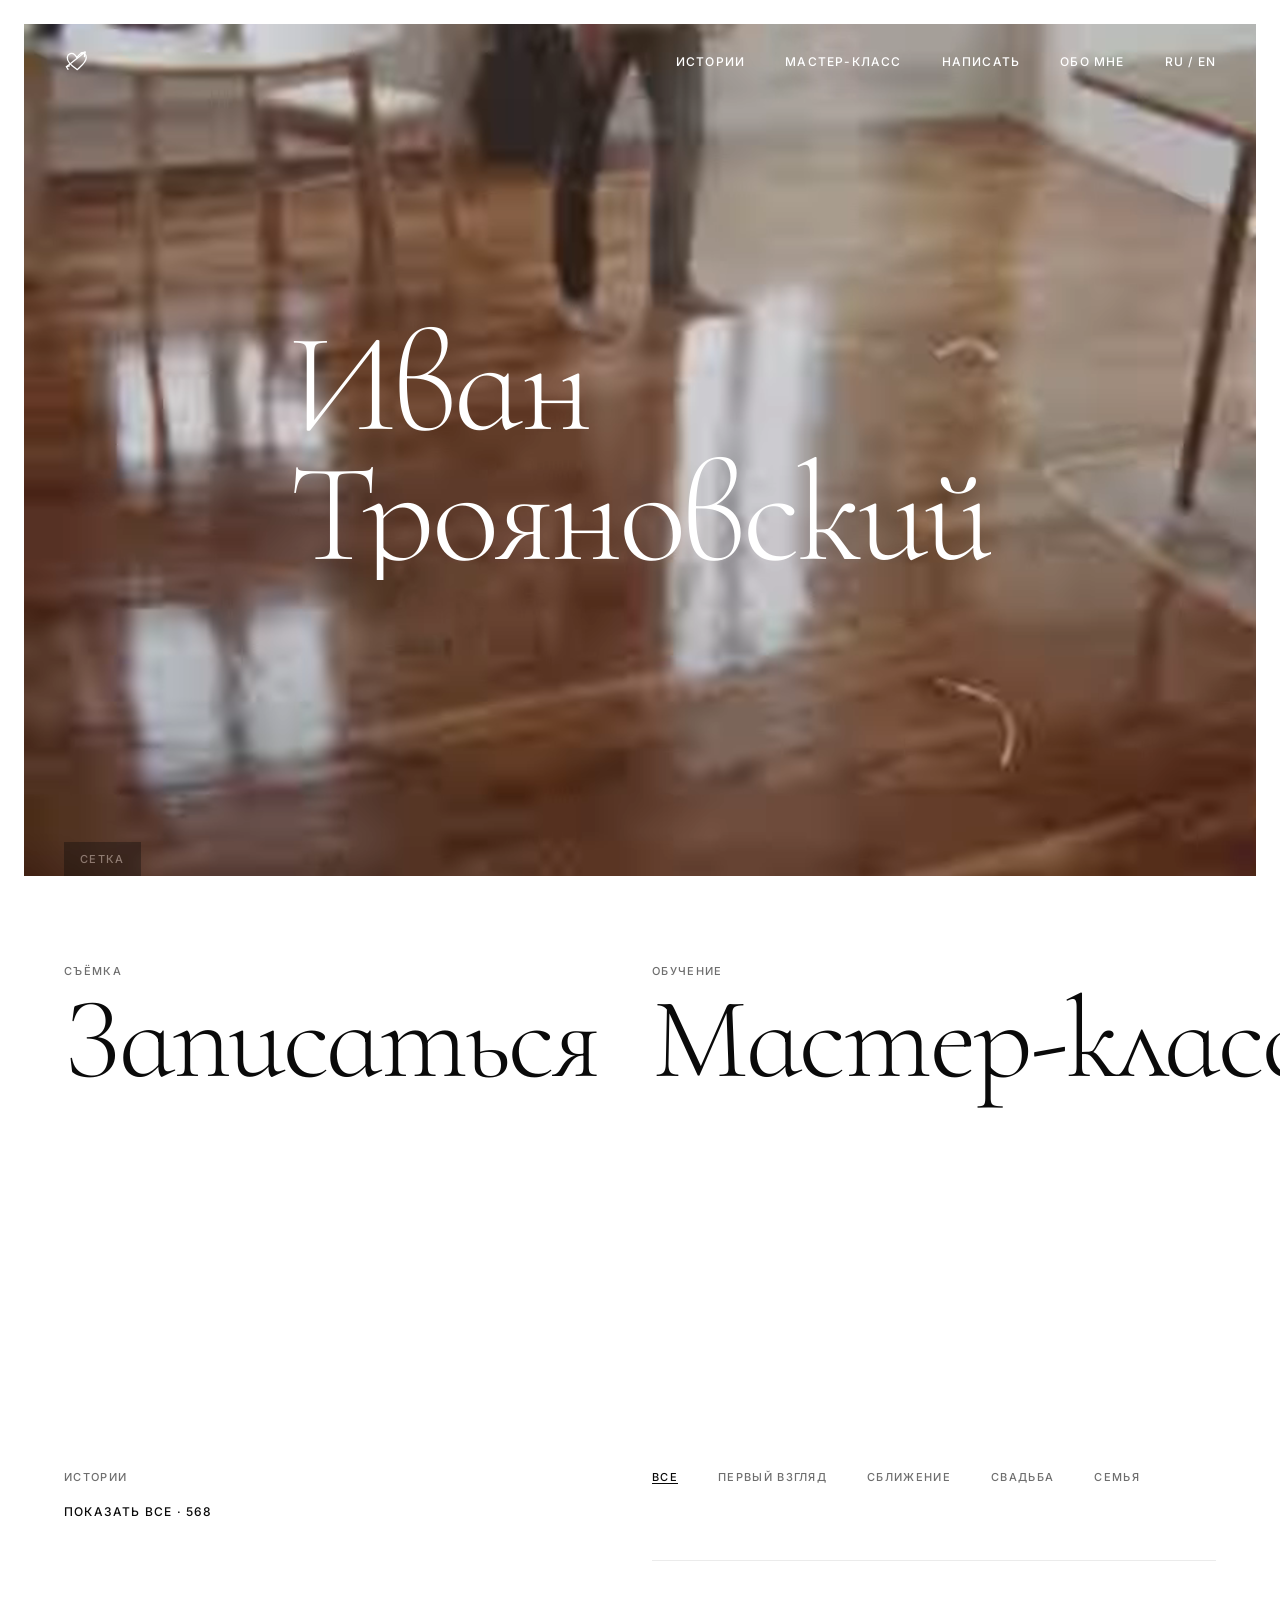
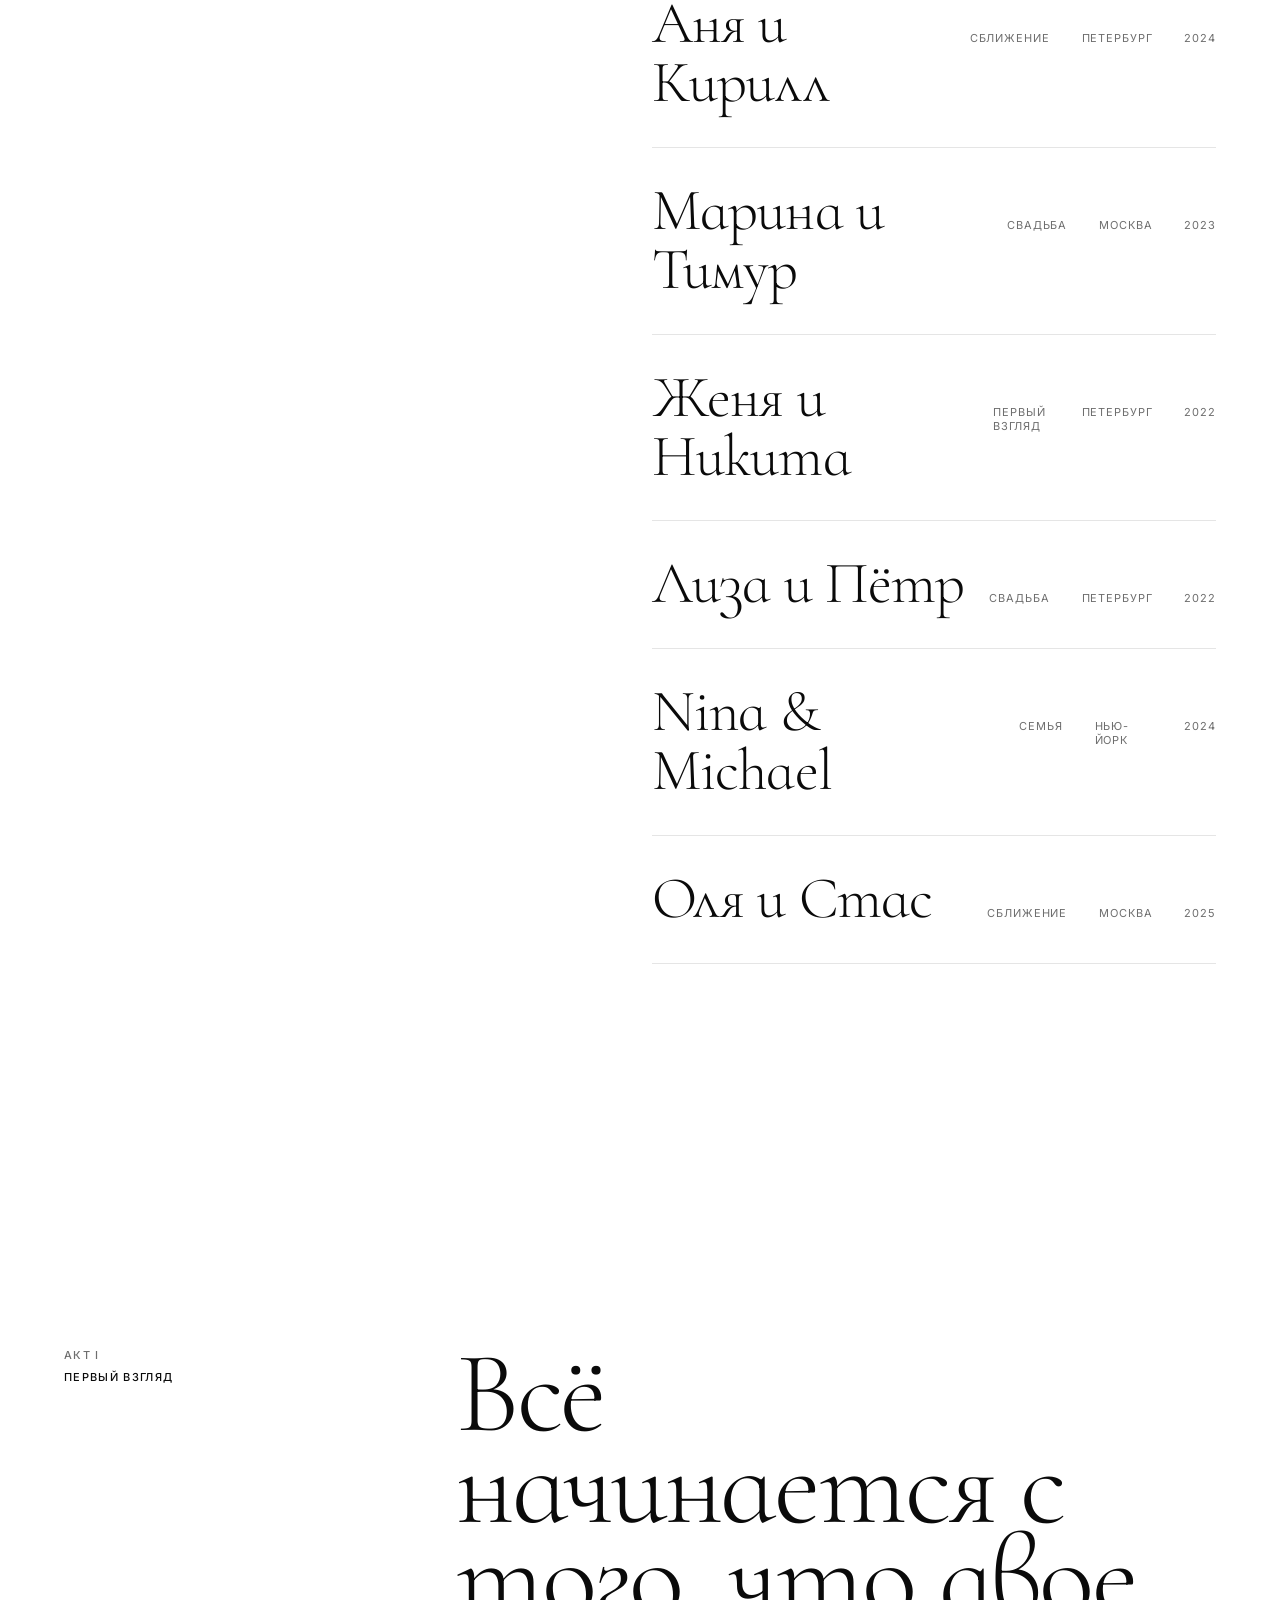
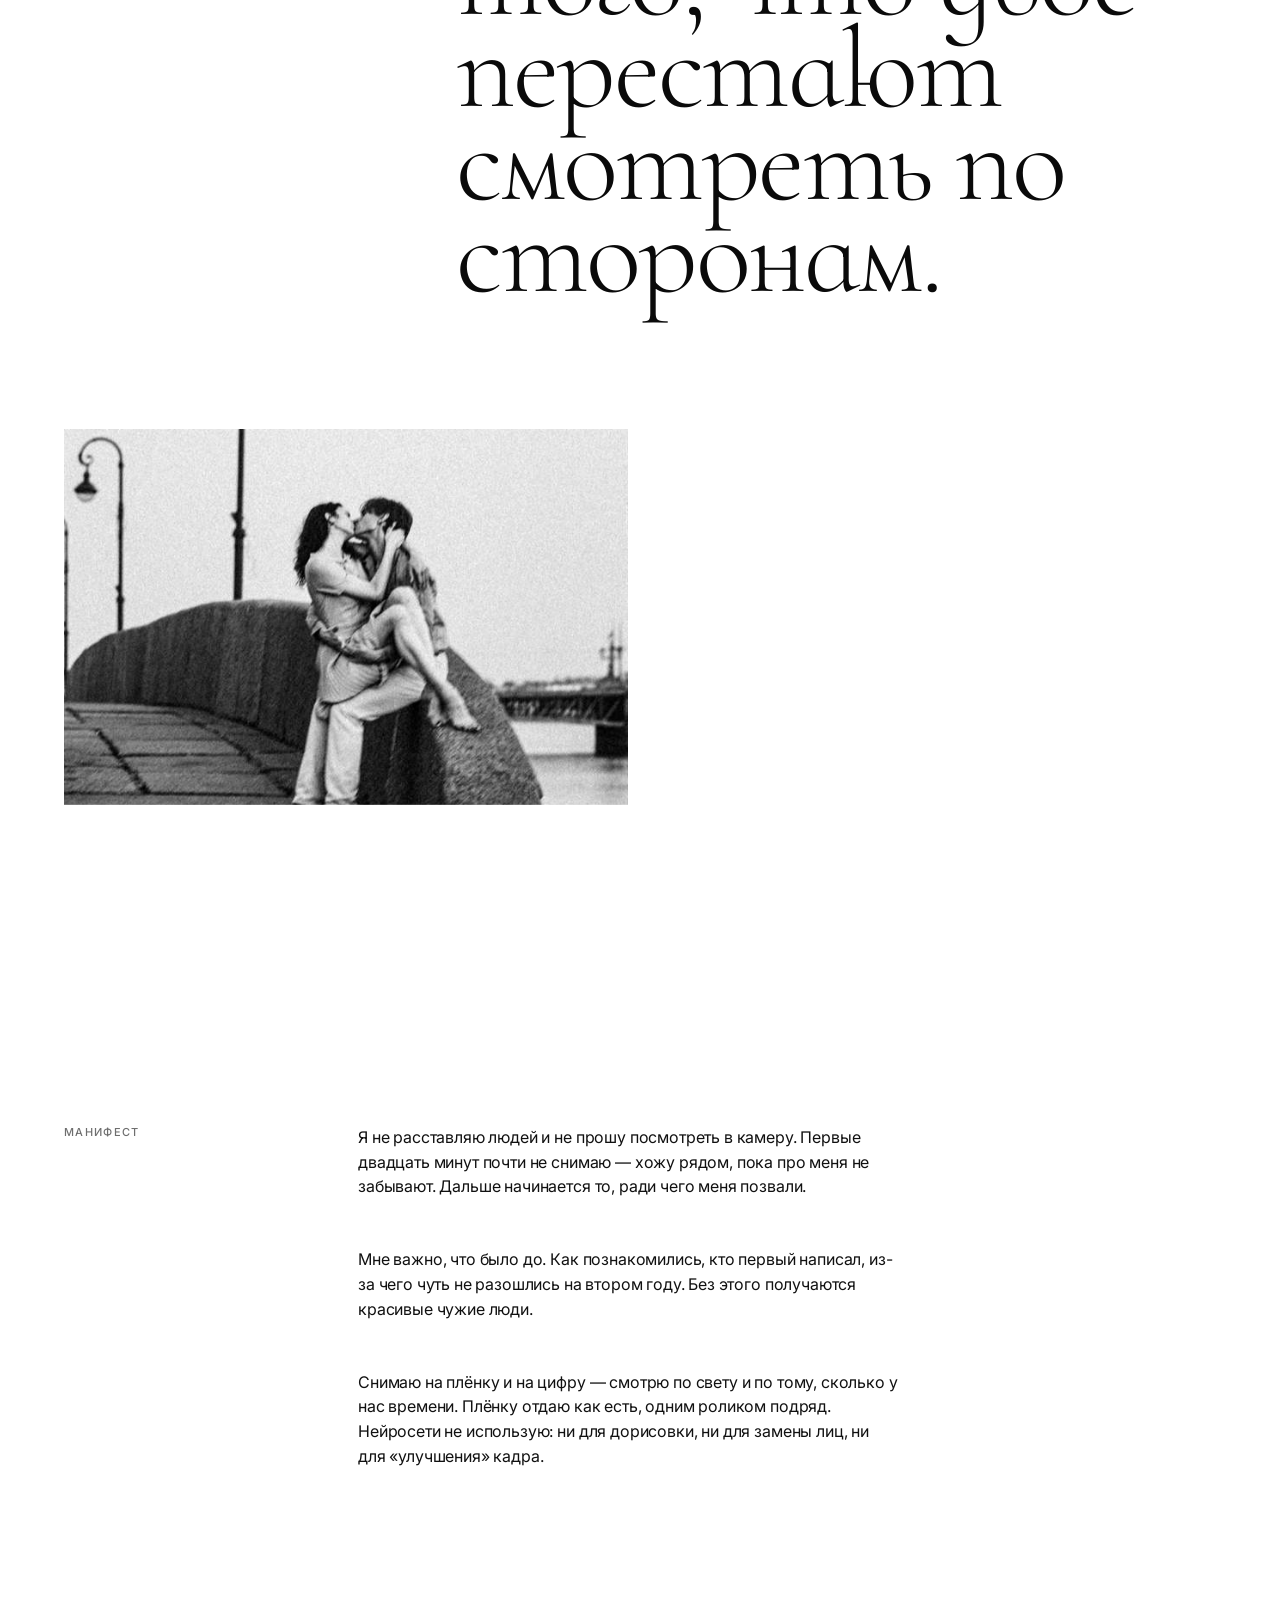
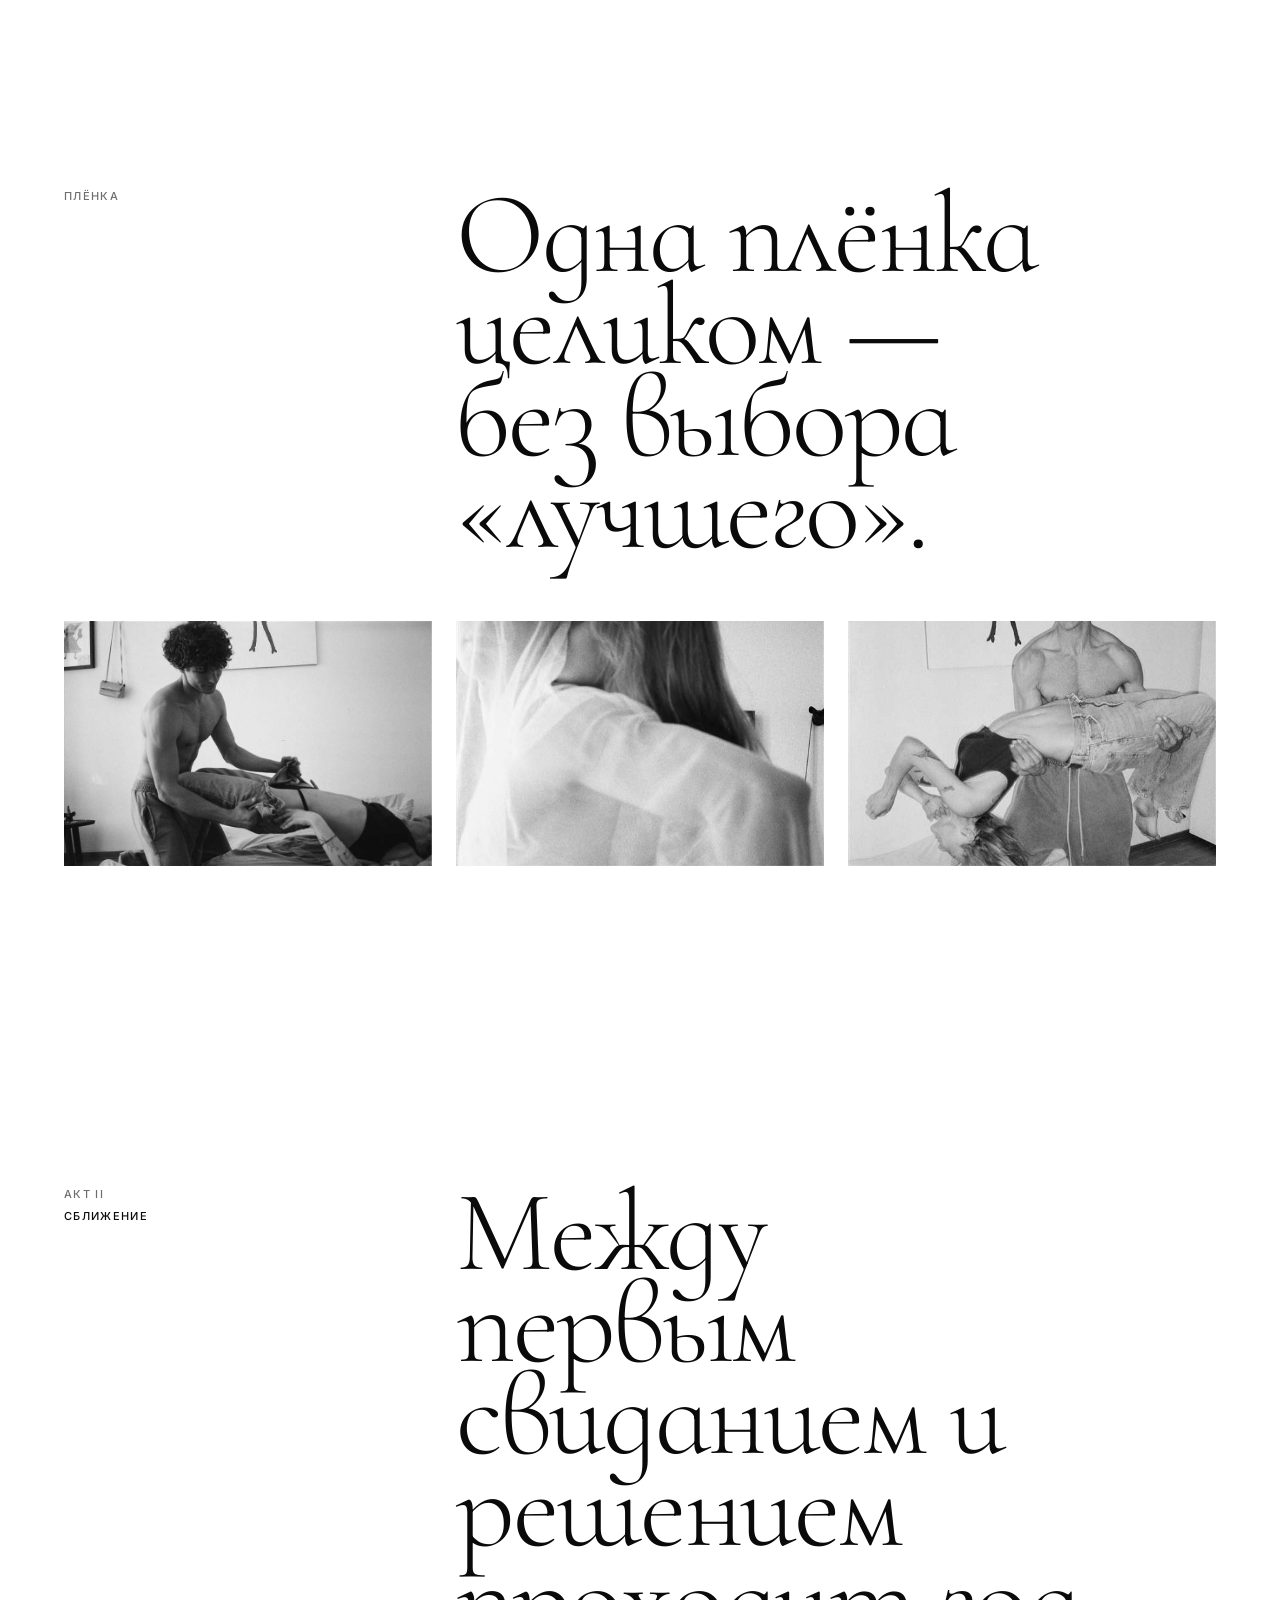
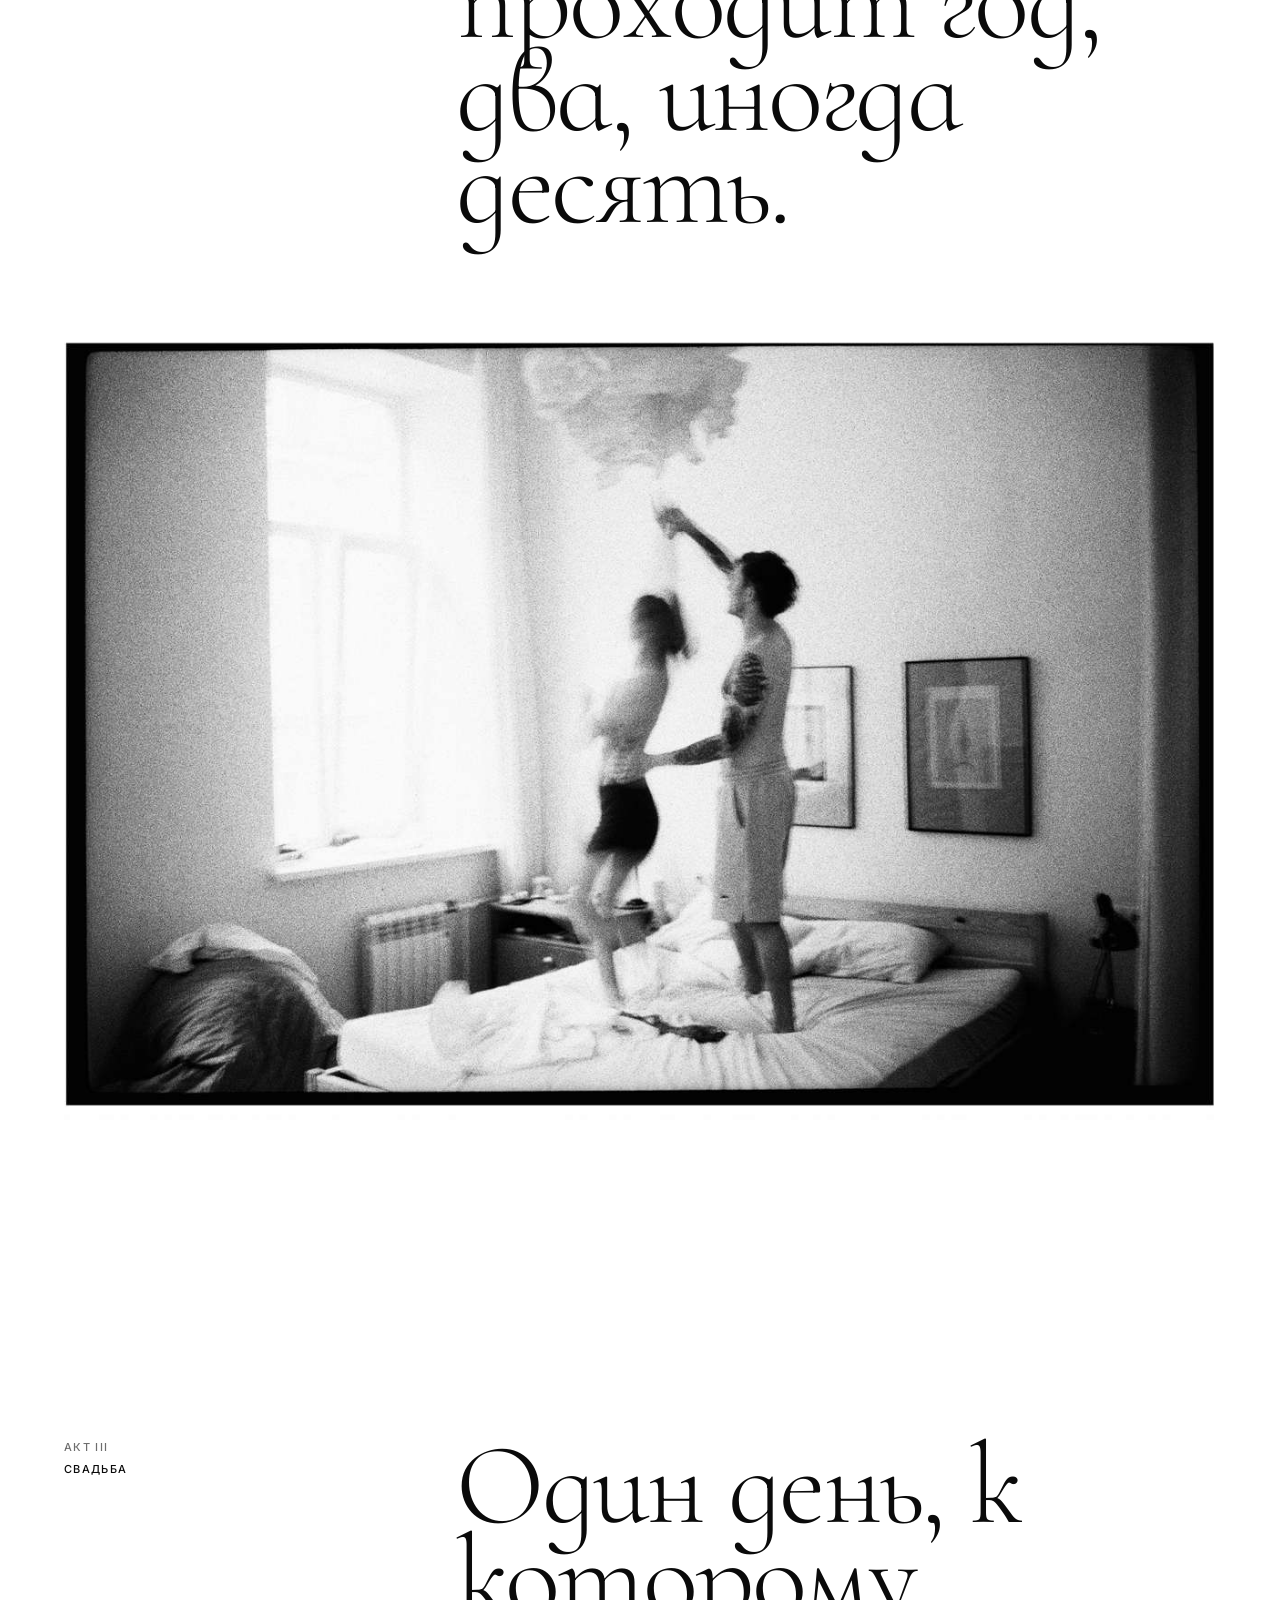
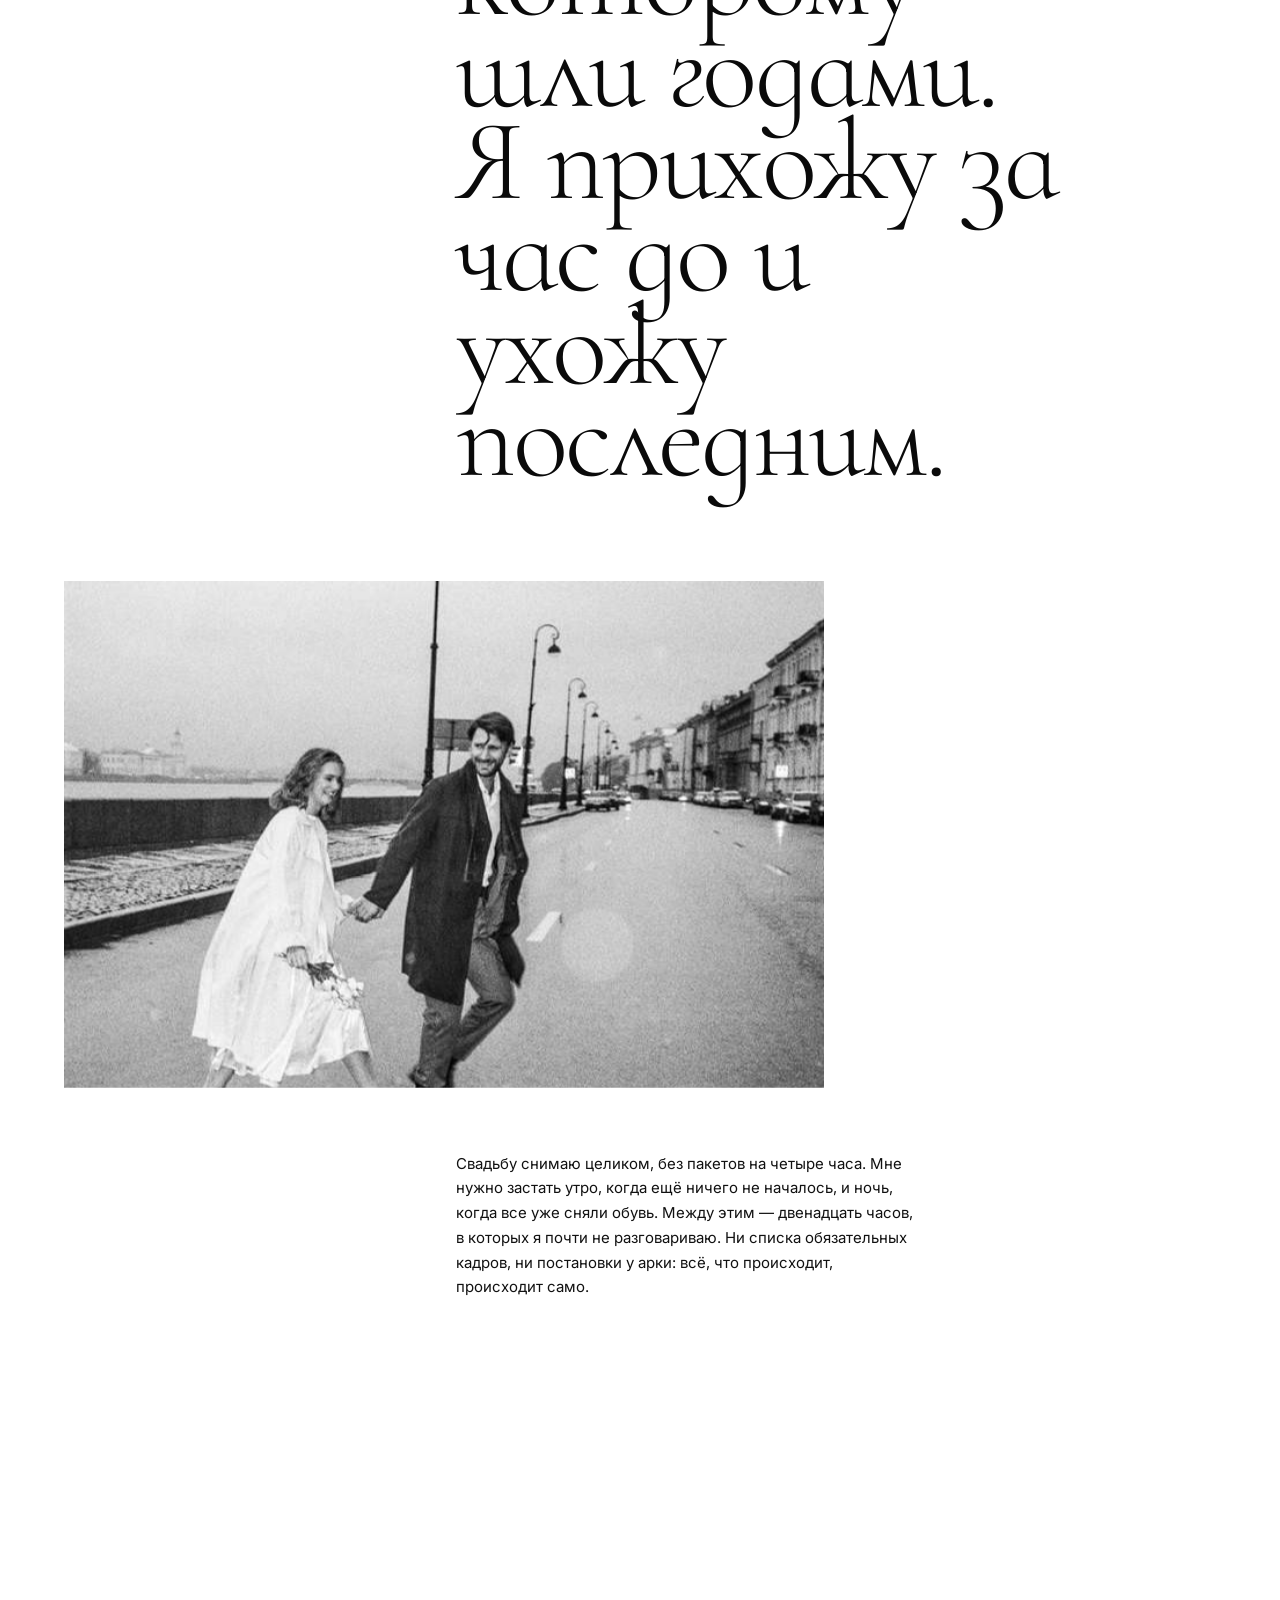
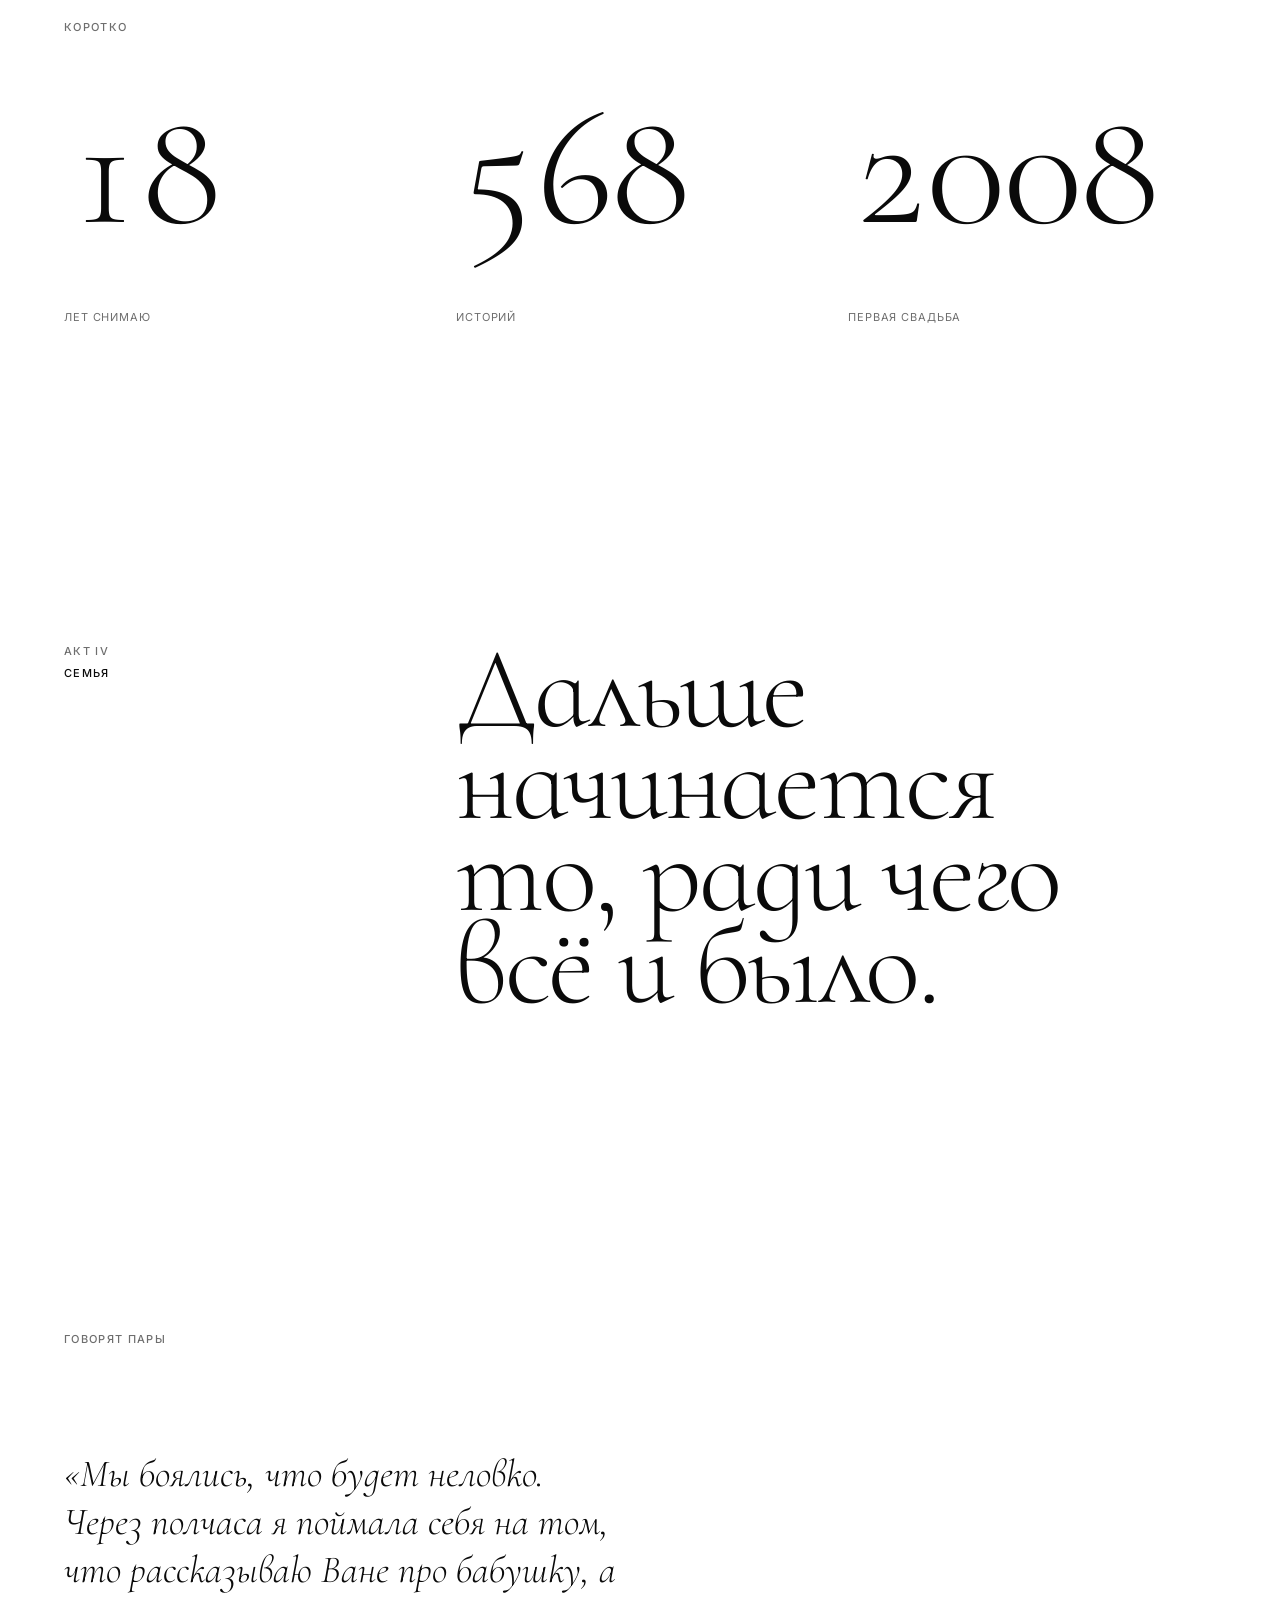
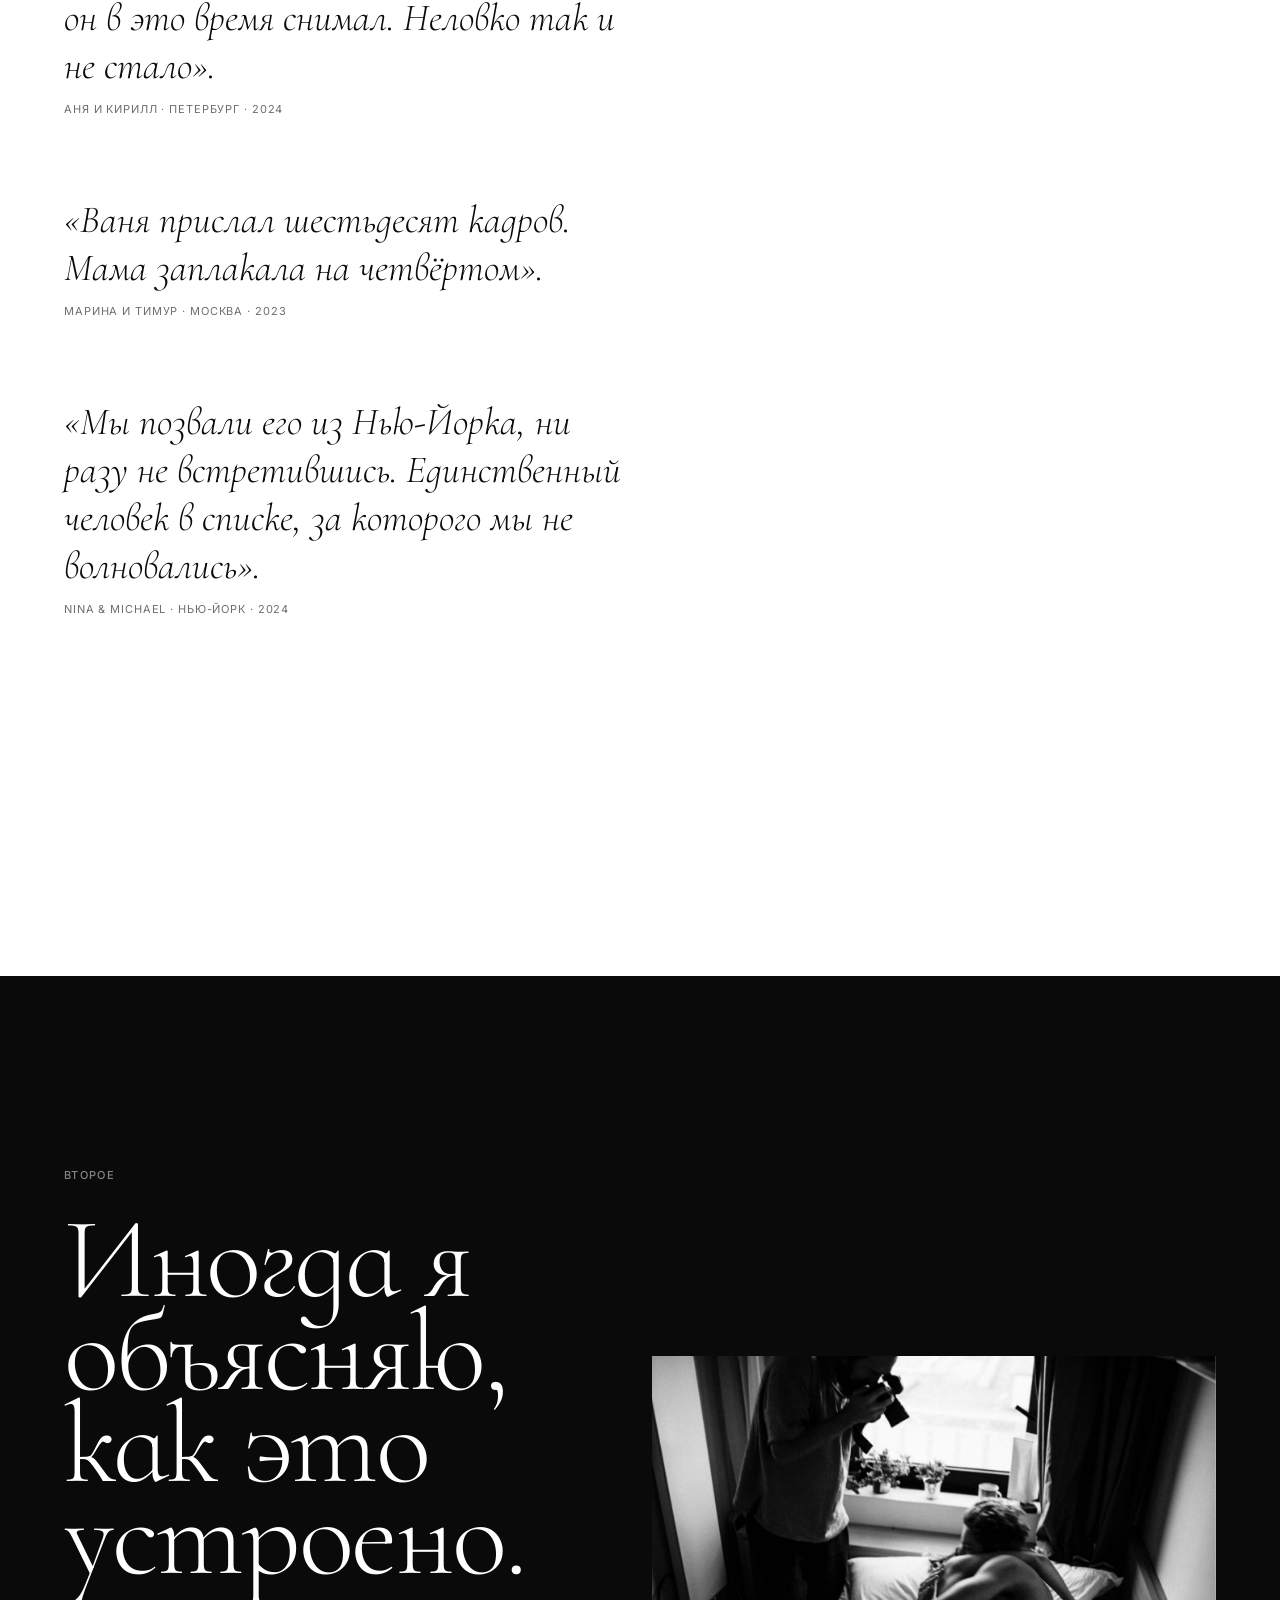
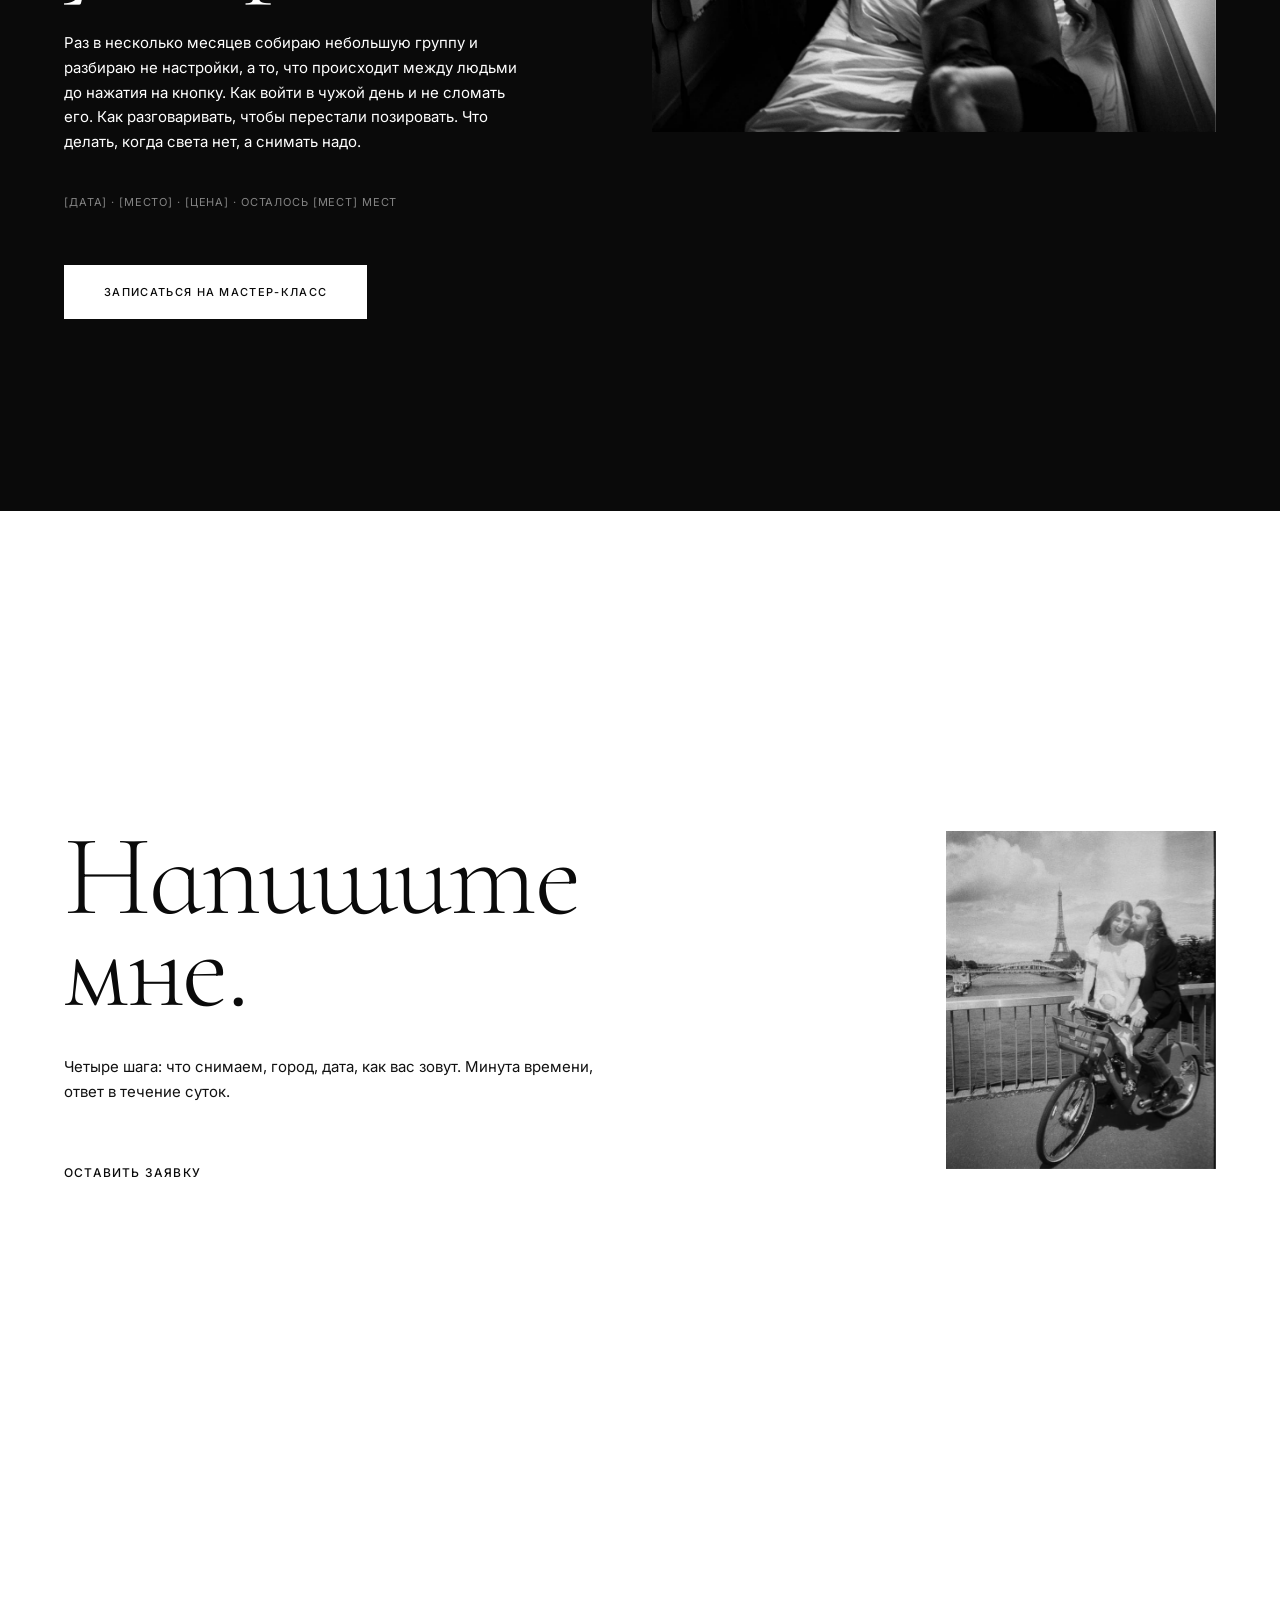
==== commit b4776902: "Базовая проза (.lead/.txt) не анимируется Манифест и прочие абзацы тела прозы появляются статично — " ====
--- a/index.html
+++ b/index.html
@@ -187,10 +187,13 @@
   <section class="sec wrap" id="manifest">
     <div class="grid">
       <div style="grid-column:1 / span 2"><p class="lbl lines">Манифест</p></div>
+      <!-- Базовая проза (.lead/.txt) не анимируется — появляется статично,
+           без маски (DESIGN.md §7.1, карвинг-аут 2026-09-07 по прямой просьбе).
+           Класс .lines здесь намеренно не ставится. -->
       <div style="grid-column:4 / span 7;display:flex;flex-direction:column;gap:48px">
-        <p class="lead lines">Я не расставляю людей и не прошу посмотреть в камеру. Первые двадцать минут почти не снимаю — хожу рядом, пока про меня не забывают. Дальше начинается то, ради чего меня позвали.</p>
-        <p class="lead lines">Мне важно, что было до. Как познакомились, кто первый написал, из-за чего чуть не разошлись на втором году. Без этого получаются красивые чужие люди.</p>
-        <p class="lead lines">Снимаю на плёнку и на цифру — смотрю по свету и по тому, сколько у нас времени. Плёнку отдаю как есть, одним роликом подряд. Нейросети не использую: ни для дорисовки, ни для замены лиц, ни для «улучшения» кадра.</p>
+        <p class="lead">Я не расставляю людей и не прошу посмотреть в камеру. Первые двадцать минут почти не снимаю — хожу рядом, пока про меня не забывают. Дальше начинается то, ради чего меня позвали.</p>
+        <p class="lead">Мне важно, что было до. Как познакомились, кто первый написал, из-за чего чуть не разошлись на втором году. Без этого получаются красивые чужие люди.</p>
+        <p class="lead">Снимаю на плёнку и на цифру — смотрю по свету и по тому, сколько у нас времени. Плёнку отдаю как есть, одним роликом подряд. Нейросети не использую: ни для дорисовки, ни для замены лиц, ни для «улучшения» кадра.</p>
       </div>
     </div>
   </section>
@@ -325,7 +328,7 @@
           <p class="lbl lines">Второе</p>
           <h2 class="h2 lines" style="margin-top:32px">Иногда я объясняю, как это устроено.</h2>
           <div>
-            <p class="txt lines" style="margin-top:48px">Раз в несколько месяцев собираю небольшую группу и разбираю не настройки, а то, что происходит между людьми до нажатия на кнопку. Как войти в чужой день и не сломать его. Как разговаривать, чтобы перестали позировать. Что делать, когда света нет, а снимать надо.</p>
+            <p class="txt" style="margin-top:48px">Раз в несколько месяцев собираю небольшую группу и разбираю не настройки, а то, что происходит между людьми до нажатия на кнопку. Как войти в чужой день и не сломать его. Как разговаривать, чтобы перестали позировать. Что делать, когда света нет, а снимать надо.</p>
             <p class="cap lines d1" style="margin-top:40px">[ДАТА] · [МЕСТО] · [ЦЕНА] · осталось [МЕСТ] мест</p>
             <p class="lines d2" style="margin-top:56px"><a class="btn" href="#masterclass">Записаться на мастер-класс</a></p>
           </div>
@@ -342,7 +345,7 @@
       <div style="grid-column:1 / span 6">
         <h2 class="h2 lines">Напишите мне.</h2>
         <div>
-          <p class="txt lines" style="margin-top:40px">Четыре шага: что снимаем, город, дата, как вас зовут. Минута времени, ответ в течение суток.</p>
+          <p class="txt" style="margin-top:40px">Четыре шага: что снимаем, город, дата, как вас зовут. Минута времени, ответ в течение суток.</p>
           <p class="lines d1" style="margin-top:56px"><a class="nav" href="zayavka.html">Оставить заявку</a></p>
         </div>
       </div>
--- a/assets/base.css
+++ b/assets/base.css
@@ -109,13 +109,22 @@
    навсегда, их срезала бы. Пока строка не доиграла — маска на месте, поэтому
    на входе ничего не подглядывает. Так интерлиньяж остаётся ровно 80% и
    одинаков между любой парой строк — без padding-компенсаций. */
-.lines .ln{display:block;overflow:hidden}
-.lines .ln.done{overflow:visible}
+/* Маска строки — clip-path, а не overflow:hidden, и с постоянным запасом на
+   выносные элементы. При line-height:.8 буквы вылезают за строку на .196em
+   вниз (у, р, ц, щ) и на .077em вверх (замерено 2026-09-07) — жёсткий бокс
+   их срезает. Прежнее решение снимало маску после доигрывания, и низ буквы
+   проявлялся рывком с задержкой; здесь запас есть с самого начала, поэтому
+   снимать нечего. clip-path выбран потому, что не трогает раскладку: 80%
+   интерлиньяжа остаются ровно 80%, без padding-компенсаций и схлопывания
+   полей. Горизонтальный запас — на строку, которая на пиксель шире бокса. */
+.lines .ln{display:block;clip-path:inset(-.14em -.5em -.26em -.5em)}
 /* nowrap обязателен: внутри .ln лежит ровно одна отмеренная строка, и если
    она окажется хоть на пиксель шире бокса, инлайн-блок перенесёт её ещё раз
    сам — бокс станет двойной высоты, а зазор между строками «поплывёт».
    Именно это и был скачущий интерлиньяж (найдено 2026-09-07). */
-.lines .ln>span{display:inline-block;white-space:nowrap;transform:translateY(105%);
+/* Стартовая позиция ниже нижней кромки маски вместе с её запасом (105% + .4em),
+   иначе верхушки букв торчали бы в этом запасе до начала подъёма. */
+.lines .ln>span{display:inline-block;white-space:nowrap;transform:translateY(calc(105% + .4em));
   transition:transform var(--dur-reveal) var(--ease-reveal);
   transition-delay:calc(var(--i,0) * var(--stagger))}
 .lines.in .ln>span{transform:translateY(0)}
@@ -123,6 +132,6 @@
 
 @media (prefers-reduced-motion:reduce){
   .reveal,.reveal>.inner,.reveal.in,.reveal.in>.inner,.rise,.rise.in{animation:none!important;clip-path:none!important;transform:none!important;opacity:1!important;transition:none!important}
-  .lines .ln{overflow:visible!important}
+  .lines .ln{clip-path:none!important}
   .lines .ln>span{transform:none!important;transition:none!important}
 }
--- a/assets/site.css
+++ b/assets/site.css
@@ -32,6 +32,16 @@
    центру героя. */
 .heroname{position:absolute;inset:0;z-index:2;
   display:flex;align-items:center;pointer-events:none}
+
+/* Положение имени (правка 2026-09-07, замена якоря в 3-ю колонку).
+   Блок имени центрируется по горизонтали и вертикали вьюпорта; строки
+   «Иван» и «Трояновский» внутри блока выровнены по его левому краю.
+   Прелоадер и герой правятся вместе — они обязаны совпадать 1:1.
+   РАСХОЖДЕНИЕ с DESIGN.md §8 (там зафиксировано grid-column:3 / span 8) —
+   названо вслух, файл нужно привести в соответствие. */
+.preload .grid,.heroname .grid{display:block}
+.preload .heroname-inner,.heroname .heroname-inner{grid-column:auto}
+.preload .namemark,.heroname .namemark{width:max-content;max-width:100%;margin-inline:auto}
 
 .namemark{margin:0;font-family:"Cormorant Infant",Georgia,serif;font-weight:300;
   font-size:clamp(56px,11vw,200px);line-height:.92;letter-spacing:-.02em;color:var(--on-dark)}
@@ -125,7 +135,12 @@
 
 /* Адаптив — § 11 */
 @media (max-width:1024px){
-  .grid{grid-template-columns:1fr;gap:48px}
+  /* minmax(0,1fr), не 1fr: у нижнего трека min-content = ширина самого
+     длинного неразрывного токена (строки .lines с white-space:nowrap —
+     напр. «Мастер-класс» в .h3). С чистым 1fr этот токен раздувал колонку
+     шире контейнера, и весь блок съедал правое поле страницы (20px).
+     Найдено на мобилке 2026-09-07. */
+  .grid{grid-template-columns:minmax(0,1fr);gap:48px}
   .grid>*{grid-column:1!important;margin-top:0!important;margin-left:0!important;width:auto!important}
   .sec .grid[style*="margin-top"]{margin-top:64px!important}
   .bleed{width:100%!important}
